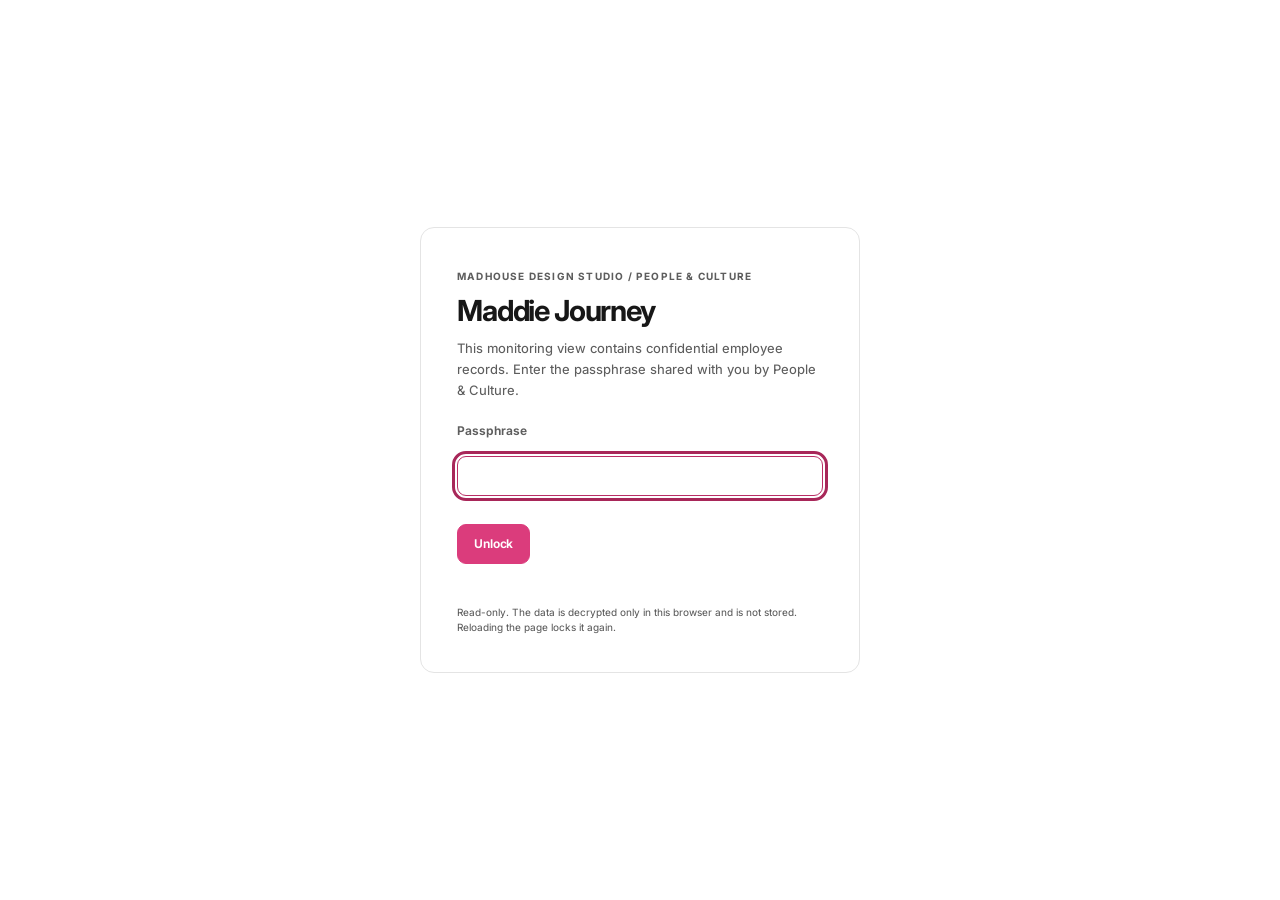
==== index.html @ c3d515c5 "Publish real P&C snapshot on GitHub Pages as AES-256 ciphertext behind a passphrase lock - index.htm" ====
<!doctype html>
<html lang="en">
<head>
  <meta charset="UTF-8">
  <meta name="viewport" content="width=device-width,initial-scale=1,viewport-fit=cover">
  <meta name="theme-color" content="#ffffff">
  <script>
    // Apply saved appearance before styles paint to prevent a bright-to-dark flash.
    (function () {
      var theme = 'light';
      try {
        var saved = localStorage.getItem('maddie-journey-theme');
        if (saved === 'light' || saved === 'dark') theme = saved;
      } catch (err) {}
      document.documentElement.setAttribute('data-theme', theme);
      var meta = document.querySelector('meta[name="theme-color"]');
      if (meta) meta.setAttribute('content', theme === 'dark' ? '#090909' : '#ffffff');
    })();
  </script>
  <meta name="description" content="Maddie Journey by Madhouse Design Studio — passphrase-protected, read-only People &amp; Culture monitoring.">
  <meta name="robots" content="noindex,nofollow">
  <title>Maddie Journey · Madhouse Design Studio</title>
  <meta name="color-scheme" content="light dark">
  <link rel="preconnect" href="https://fonts.googleapis.com">
  <link rel="preconnect" href="https://fonts.gstatic.com" crossorigin>
  <link href="https://fonts.googleapis.com/css2?family=Inter:wght@400;500;600;700;800&display=swap" rel="stylesheet">
  <link rel="preload" href="./assets/madhalloween.jpg" as="image" type="image/jpeg">
  <link rel="stylesheet" href="./styles.css">
  <link rel="stylesheet" href="./theme.css">
  <link rel="stylesheet" href="./operations.css">
  <link rel="stylesheet" href="./palette.css">
  <link rel="stylesheet" href="./landing.css">
  <link rel="stylesheet" href="./workspace.css">
  <link rel="stylesheet" href="./reader.css">
  <link rel="stylesheet" href="./refined.css">
  <link rel="stylesheet" href="./mono.css">
</head>
<body>
  <a class="skip-link" href="#main-content">Skip to main content</a>
  <div id="app">
    <div class="boot" role="status" aria-live="polite">
      <span class="boot-eyebrow">MADHOUSE DESIGN STUDIO / MONITORING</span>
      <strong class="boot-title">Maddie Journey</strong>
      <p>Preparing the secure monitoring view…</p>
    </div>
  </div>
  <noscript><p style="padding:30px">JavaScript must be enabled to unlock the monitoring view.</p></noscript>
  <!-- Real records are published only as ciphertext (data/monitoring.enc.json).
       unlock.js asks for the passphrase, decrypts in the browser, then loads, in order:
       data-adapter.js, icons.js, monitoring.js, app.js, Anime.js (optional, visual only), motion.js.
       The fictional data.js fixture is not loaded by this page. -->
  <script src="./unlock.js" defer></script>
</body>
</html>
---- styles.css ----
/* Typography loaded once by theme.css (Inter with system fallback). */
:root{--ink:#1c1e22;--muted:#777c85;--line:#e9e9e7;--paper:#f7f7f4;--white:#fff;--orange:#e97052;--purple:#735ee0;--green:#28846b;--blue:#3c73b5;--gold:#b17a36;--shadow:0 12px 38px rgba(31,33,37,.05)}
*{box-sizing:border-box}html{scroll-behavior:smooth}body{margin:0;background:var(--paper);color:var(--ink);font:14px/1.5 'DM Sans',Arial,sans-serif;-webkit-font-smoothing:antialiased}button,input,select,textarea{font:inherit}button{cursor:pointer}a{color:inherit;text-decoration:none}button:focus-visible,a:focus-visible,input:focus-visible,select:focus-visible,textarea:focus-visible{outline:3px solid #a49ae8;outline-offset:2px}::selection{background:#ded5ff}h1,h2,h3,h4,p{margin:0}h1,h2,h3{font-family:Manrope,'DM Sans',sans-serif;letter-spacing:-.055em}h1{font-size:32px;line-height:1.2}h2{font-size:19px}h3{font-size:15px;letter-spacing:-.03em}small{font-size:11px}.boot{display:flex;min-height:100vh;align-items:center;justify-content:center;flex-direction:column;color:#8b8895}.boot-mark{font:800 64px Manrope;color:var(--orange)}
.layout{display:grid;grid-template-columns:249px minmax(0,1fr);min-height:100vh}.sidebar{background:#1c1e22;color:#e7e6e5;display:flex;flex-direction:column;position:sticky;top:0;height:100vh;padding:30px 17px 20px;z-index:15}.brand{display:flex;align-items:center;gap:13px;padding:0 13px 32px}.logo{width:36px;height:36px;display:grid;place-items:center;background:#ed7355;color:white;font:800 23px Manrope;letter-spacing:-3px;border-radius:12px;padding-right:4px}.brand b{display:block;font:800 16px Manrope;letter-spacing:-.5px}.brand small{color:#929396;font-size:11px}.sidebar-label{color:#7f838b;font-size:10px;font-weight:800;letter-spacing:1.8px;padding:7px 14px 10px;text-transform:uppercase}.nav{display:grid;gap:4px}.nav a{display:flex;align-items:center;gap:13px;padding:11px 14px;border-radius:10px;color:#a6a8ac;font-weight:600;transition:.15s}.nav a:hover{background:#292c31;color:#fff}.nav a.active{color:#fff;background:#363139}.nav a.active .nav-icon{color:#ff947b}.nav-icon{width:19px;height:19px;display:grid;place-items:center;font-size:16px}.sidebar-bottom{margin-top:auto;padding:15px 10px 0;border-top:1px solid #33363a}.sidebar-bottom .demo{font-size:11px;color:#e8c8b7;background:#392d2b;padding:8px 11px;border-radius:8px;margin-bottom:13px}.sidebar-user{display:flex;align-items:center;gap:10px}.avatar{width:33px;height:33px;border-radius:50%;background:#e9ddd3;color:#8b5947;display:grid;place-items:center;font-weight:800;flex-shrink:0;font-size:11px}.sidebar-user b{font-size:12px;display:block}.sidebar-user small{display:block;font-size:11px;color:#98989d}
.main{min-width:0;padding:0 38px 55px}.topbar{height:78px;display:flex;align-items:center;justify-content:space-between;gap:14px;border-bottom:1px solid var(--line);position:relative;z-index:3}.breadcrumb{font-size:12px;color:#92959b}.breadcrumb strong{color:#32353b;margin-left:8px}.top-actions{display:flex;align-items:center;gap:10px}.preview-select{max-width:240px;border:1px solid #dededb;background:#fff;border-radius:10px;padding:9px 12px;color:#30323a;font-size:12px}.icon-button{border:1px solid var(--line);background:#fff;border-radius:10px;width:36px;height:36px;font-size:16px}.eyebrow{color:var(--orange);letter-spacing:1.8px;text-transform:uppercase;font-size:10px;font-weight:800}.page-header{display:flex;justify-content:space-between;align-items:flex-end;gap:15px;padding:30px 0 25px}.page-header p{color:var(--muted);margin-top:8px;max-width:640px}.button{display:inline-flex;align-items:center;justify-content:center;gap:7px;padding:10px 15px;border:1px solid #dadbdc;background:#fff;border-radius:10px;font-size:12px;font-weight:700;white-space:nowrap;transition:.15s}.button:hover{transform:translateY(-1px);box-shadow:0 4px 14px #0000000d}.button.primary{background:#28292d;border-color:#28292d;color:#fff}.button.accent{background:var(--orange);border-color:var(--orange);color:#fff}.button.ghost{border-color:transparent;background:transparent}.button:disabled{opacity:.4;cursor:not-allowed;transform:none}.button.small{padding:6px 10px;border-radius:8px;font-size:11px}.button.danger{color:#b44232;border-color:#f3d7d3}.actions{display:flex;align-items:center;gap:8px;flex-wrap:wrap}
.grid{display:grid;gap:16px}.metrics{grid-template-columns:repeat(4,minmax(0,1fr));margin-bottom:18px}.metric{border:1px solid var(--line);border-radius:17px;background:#fff;padding:21px 22px;min-width:0;box-shadow:var(--shadow)}.metric-label{color:#81858c;font-size:12px;font-weight:600;display:flex;justify-content:space-between;gap:8px}.metric strong{display:block;font:800 30px Manrope;letter-spacing:-.07em;margin-top:8px}.metric-sub{color:#888b91;font-size:11px;margin-top:6px}.metric-icon{font-size:20px;color:var(--orange)}.metric:nth-child(2) .metric-icon{color:var(--purple)}.metric:nth-child(3) .metric-icon{color:var(--blue)}.metric:nth-child(4) .metric-icon{color:var(--green)}.dashboard-grid{grid-template-columns:minmax(0,1.3fr) minmax(290px,1fr);margin-bottom:18px}.panel{background:#fff;border-radius:16px;border:1px solid var(--line);padding:22px;box-shadow:var(--shadow);min-width:0}.panel.no-pad{padding:0}.panel-head{display:flex;justify-content:space-between;align-items:flex-start;gap:12px;margin-bottom:21px}.panel-head p{color:var(--muted);font-size:12px;margin-top:5px}.muted{color:var(--muted)}.micro{font-size:11px}.weight{font-weight:700}.stack{display:grid;gap:14px}.hr{height:1px;background:var(--line);margin:19px 0}.tag{display:inline-flex;align-items:center;gap:5px;padding:4px 8px;font-size:10px;font-weight:800;white-space:nowrap;border-radius:7px;background:#f1f1ef;color:#737780}.tag.ok{background:#e6f5ef;color:#2b8262}.tag.warn{background:#fdf2e4;color:#b27e31}.tag.bad{background:#fae9e6;color:#b9513e}.tag.info{background:#eeedfd;color:#705ccc}.dot{display:inline-block;width:6px;height:6px;border-radius:50%;background:currentColor;vertical-align:middle}.progress{background:#f0f0ee;border-radius:10px;height:7px;overflow:hidden}.progress>span{display:block;height:100%;background:#ed785b;border-radius:10px;max-width:100%}.bar-line{display:grid;grid-template-columns:114px minmax(0,1fr) 40px;gap:12px;align-items:center;margin:14px 0;font-size:12px}.bar-line strong{text-align:right;font-size:11px}.bar-line .progress>span{background:#8571d7}.bar-line:nth-child(4n) .progress>span{background:#ec8662}.subgrid{display:grid;grid-template-columns:1fr 1fr;gap:16px}.quick-list{display:grid;gap:0}.quick-item{display:flex;gap:11px;align-items:center;padding:13px 0;border-bottom:1px solid var(--line)}.quick-item:last-child{border-bottom:0}.quick-item .avatar{width:36px;height:36px}.quick-item .grow{flex:1;min-width:0}.quick-item b{font-size:12px}.quick-item p{font-size:11px;color:var(--muted)}.quick-item .button{flex-shrink:0}.callout{background:#f6f2ff;border-radius:12px;padding:17px 19px;font-size:12px;color:#62528d;line-height:1.65}.callout strong{color:#453377}.callout.orange{background:#fff1ea;color:#a85f40}.callout.orange strong{color:#80442e}
.filters{display:flex;gap:10px;align-items:center;flex-wrap:wrap;margin-bottom:17px}.field,.search{width:100%;padding:10px 12px;border:1px solid #dfe0df;border-radius:10px;background:white;color:#24262c;min-width:0}.field:disabled{background:#f8f8f6;color:#999}.search{min-width:220px;flex:1}.filter-select{max-width:220px}.field-label{display:block;font-size:11px;font-weight:800;color:#666b73;margin:0 0 7px}.form-grid{display:grid;grid-template-columns:repeat(2,minmax(0,1fr));gap:14px}.form-grid .span2{grid-column:span 2}.textarea{min-height:80px;resize:vertical}.empty{padding:42px 20px;text-align:center;color:var(--muted)}.empty .big{font-size:30px;display:block;margin-bottom:8px}.table-wrap{width:100%;overflow-x:auto}.table{width:100%;border-collapse:collapse;white-space:nowrap;text-align:left}.table th{padding:13px 15px;font-size:10px;color:#96999d;text-transform:uppercase;letter-spacing:.8px;font-weight:800;background:#fbfbfa;border-bottom:1px solid var(--line)}.table td{padding:15px;font-size:12px;border-bottom:1px solid #f0f0ed;vertical-align:middle}.table tr:last-child td{border-bottom:0}.table tbody tr:hover{background:#fdfcfb}.table td strong{font-size:12px}.table td small{display:block;color:var(--muted)}.table .score{font:800 16px Manrope}.link-btn{color:#715acf;border:0;background:transparent;padding:3px 0;font-weight:800;font-size:12px}.link-btn:hover{text-decoration:underline}.name-cell{display:flex;align-items:center;gap:9px}.table .progress{min-width:90px}.table .progress-wrapper{display:flex;align-items:center;gap:9px}.table .progress-wrapper span{font-size:10px;color:#777}.table tr.selected{background:#fff9f5}
.employee-head{display:flex;justify-content:space-between;align-items:center;gap:16px;margin-bottom:19px}.employee-id{font-size:11px;color:#8d8e93}.profile{display:flex;align-items:center;gap:14px}.profile .avatar{width:51px;height:51px;font-size:16px;border-radius:15px}.profile h2{margin-bottom:4px}.tabbar{display:flex;gap:5px;overflow-x:auto;border-bottom:1px solid #e9e9e6;margin:5px 0 19px}.tab{background:none;border:0;border-bottom:2px solid transparent;padding:11px 14px;font-weight:700;font-size:12px;color:#888d94;white-space:nowrap}.tab.active{border-color:var(--orange);color:var(--ink)}.step-grid{display:grid;grid-template-columns:repeat(2,minmax(0,1fr));gap:13px}.step-card{background:#fff;border:1px solid var(--line);border-radius:13px;padding:17px}.step-title{display:flex;align-items:flex-start;justify-content:space-between;gap:10px;margin-bottom:11px}.step-number{color:var(--orange);font-weight:800;letter-spacing:1px;font-size:10px}.step-title h3{margin:3px 0}.check-row{display:flex;align-items:center;gap:9px;padding:8px 0;font-size:12px;min-height:37px;border-bottom:1px solid #f3f2ef}.check-row:last-child{border:0}.check-row input{accent-color:#e56e52;width:16px;height:16px;flex:0 0 auto}.check-row label{cursor:pointer}.check-row.disabled{opacity:.75}.kit-grid{display:grid;grid-template-columns:repeat(2,minmax(0,1fr));gap:12px}.kit-item{border:1px solid var(--line);border-radius:12px;padding:14px;background:#fff}.kit-item .check-row{border:0;padding:0 0 10px}.kit-item .field{font-size:11px}.soft{background:#f9f8f6;padding:14px;border-radius:11px}.heading-line{display:flex;align-items:center;justify-content:space-between;gap:10px;margin-bottom:12px}.score-block{border:1px solid var(--line);border-radius:13px;padding:17px}.score-block.locked{background:#fafaf8}.score-block .number{font:800 25px Manrope;letter-spacing:-.05em}.score-input{max-width:105px;text-align:center;font-weight:800;font-size:18px}.score-weights{display:grid;grid-template-columns:repeat(4,minmax(0,1fr));gap:11px}.score-meter{height:10px;border-radius:8px;overflow:hidden;background:#e9e8e5;display:flex}.score-meter span:nth-child(1){background:#e67b59;width:15%}.score-meter span:nth-child(2){background:#8070d7;width:45%}.score-meter span:nth-child(3){background:#65ad9b;width:15%}.score-meter span:nth-child(4){background:#daaa59;width:25%}.big-score{font:800 52px Manrope;letter-spacing:-.08em}.review-steps{display:grid;gap:11px}.review-step{border:1px solid var(--line);border-radius:12px;padding:17px;display:grid;grid-template-columns:35px minmax(0,1fr) auto;gap:13px;align-items:start}.step-bubble{border-radius:10px;background:#f5f3f0;display:grid;place-items:center;height:34px;font-weight:800;color:#a9a6a3}.review-step.complete .step-bubble{background:#e4f3eb;color:#28846b}.review-step .note{font-size:12px;color:var(--muted);margin:5px 0}.review-step .actions{justify-content:flex-end}.money-grid{display:grid;grid-template-columns:repeat(4,minmax(0,1fr));gap:12px}.money-stat{background:#f9f8f6;padding:14px;border-radius:12px}.money-stat span{display:block;color:#8b8e93;font-size:11px;margin-bottom:4px}.money-stat strong{font:800 17px Manrope}.ranks{display:grid;gap:10px}.rank{display:grid;grid-template-columns:26px 1fr auto;gap:9px;align-items:center;border-bottom:1px solid var(--line);padding:7px 0}.rank:last-child{border-bottom:0}.rank-index{font-weight:800;color:#bbb}.rank .count{font-weight:800;font-family:Manrope}.mini-bars{display:flex;gap:7px;align-items:end;height:118px;overflow:hidden;padding-top:10px}.mini-bars>div{flex:1;min-width:10px;display:flex;flex-direction:column;align-items:center;justify-content:end;gap:6px;height:100%;font-size:10px;color:#a0a0a2}.mini-bars>div span{background:#d7c6f0;border-radius:5px 5px 1px 1px;width:100%;max-width:32px;min-height:3px}.mini-bars>div:nth-child(even) span{background:#f1b6a0}.audit-list{display:grid;gap:0}.audit-row{display:flex;gap:12px;border-bottom:1px solid var(--line);padding:13px 0}.audit-row:last-child{border:0}.audit-row p{font-size:12px}.audit-row small{color:var(--muted)}.footer{margin:30px 0 0;color:#a0a3a8;font-size:10px;display:flex;justify-content:space-between;gap:12px}.layout.simple .sidebar{display:none}.layout.simple{grid-template-columns:1fr}.overlay{position:fixed;inset:0;background:#1314186e;z-index:29;display:flex;align-items:center;justify-content:center}.toast{position:fixed;right:22px;bottom:25px;background:#28292f;color:white;border-radius:11px;box-shadow:0 10px 45px #0002;padding:13px 18px;z-index:60;font-size:12px;max-width:380px}.visually-hidden{position:absolute;width:1px;height:1px;clip:rect(0,0,0,0);overflow:hidden;white-space:nowrap}.mobile-top{display:none}.loading-dots{letter-spacing:4px}
@media(min-width:1440px){.main{padding-left:55px;padding-right:55px;max-width:1710px;width:100%;margin:auto}.metrics{gap:18px}}
@media(max-width:1120px){.layout{grid-template-columns:212px minmax(0,1fr)}.main{padding-left:22px;padding-right:22px}.sidebar{padding-left:10px;padding-right:10px}.metrics{grid-template-columns:repeat(2,minmax(0,1fr))}.money-grid{grid-template-columns:repeat(2,minmax(0,1fr))}.dashboard-grid{grid-template-columns:1fr}.score-weights{grid-template-columns:repeat(2,minmax(0,1fr))}}
@media(max-width:760px){.layout{display:block}.sidebar{display:none;position:fixed;top:60px;left:0;bottom:0;width:min(270px,85vw);height:auto;z-index:22;box-shadow:30px 0 70px #0003}.layout.menu-open .sidebar{display:flex}.main{padding:0 16px 35px}.mobile-top{display:flex;height:60px;align-items:center;justify-content:space-between;background:#1c1e22;color:white;margin:0 -16px;padding:0 17px}.mobile-top .brand{padding:0}.topbar{height:66px}.topbar .breadcrumb{display:none}.top-actions{width:100%;justify-content:space-between}.preview-select{max-width:calc(100vw - 113px);flex:1}.page-header{padding:25px 0 20px;align-items:flex-start}.page-header h1{font-size:25px}.page-header .actions{justify-content:flex-end}.metrics{gap:10px}.metric{padding:14px}.metric strong{font-size:24px}.metric-label{font-size:11px}.panel{padding:16px;border-radius:13px}.subgrid,.step-grid,.kit-grid,.form-grid{grid-template-columns:1fr}.form-grid .span2{grid-column:span 1}.score-weights{grid-template-columns:repeat(2,minmax(0,1fr))}.page-header{flex-direction:column}.page-header .actions{width:100%;justify-content:flex-start}.review-step{grid-template-columns:28px minmax(0,1fr)}.review-step .actions{grid-column:2;justify-content:flex-start}.employee-head{align-items:flex-start;flex-direction:column}.bar-line{grid-template-columns:90px minmax(0,1fr) 32px}.money-grid{grid-template-columns:1fr 1fr}}
@media(prefers-reduced-motion:reduce){*,*::before,*::after{scroll-behavior:auto!important;animation:none!important;transition:none!important}}
/* v1.1 — department-specific evaluator workspaces and summary consistency */
.sidebar{overflow-y:auto;scrollbar-width:thin;scrollbar-color:#44464b transparent}
.division-side-label{margin-top:22px;padding-top:15px;border-top:1px solid #34363a}
.division-shortcuts{padding-bottom:8px}
.division-shortcuts .nav-icon{color:#d88a74}
.screen-summary{margin:0 0 19px}
.screen-summary .metrics{margin:0}
.summary-heading{display:flex;justify-content:space-between;align-items:center;gap:10px;margin:0 0 11px 3px}
.screen-summary .metric{padding:17px 19px}
.screen-summary .metric strong{font-size:27px}
.screen-summary .metric .metric-icon{color:#b6abb6}
.role-chip{flex-shrink:0;letter-spacing:0}
.division-grid{display:grid;grid-template-columns:repeat(auto-fit,minmax(270px,1fr));gap:15px;margin-bottom:18px}
.division-card{display:flex;flex-direction:column;min-height:248px;border:1px solid var(--line);background:#fff;border-radius:17px;padding:22px;box-shadow:var(--shadow);transition:transform .18s ease,border-color .18s ease,box-shadow .18s ease}
.division-card:hover{transform:translateY(-2px);border-color:#d9d4cd;box-shadow:0 13px 30px #1716160f}
.division-card h2{font-size:18px;margin:14px 0 2px}
.division-card-top,.division-card-footer,.division-toolbar-row{display:flex;align-items:center;justify-content:space-between;gap:14px}
.division-card-top .tag{max-width:100%;white-space:normal}
.division-owner{font-size:12px;color:#8b8e92;min-height:36px}
.division-card-stats{display:flex;gap:10px;margin-top:18px;padding-top:14px;border-top:1px solid #f2f1ee}
.division-card-stats>span{flex:1;min-width:0}
.division-card-stats strong{font:800 18px Manrope;letter-spacing:-.05em;display:block}
.division-card-stats small{display:block;color:#90949a;font-size:10px}
.division-card-footer{margin-top:auto;padding-top:22px;align-items:center}
.division-card-footer .button{flex-shrink:0}
.division-hint{color:#91949b;font-size:11px;margin:14px 0 10px}
.division-toolbar{margin-bottom:16px}
.division-toolbar-row{align-items:flex-end}
.division-heading h2{font-size:18px;margin:5px 0}
.division-heading p{max-width:520px}
.division-switch{width:min(100%,280px);flex:0 0 auto}
.division-members .actions{flex-wrap:nowrap}
.division-members th,.division-members td{padding-left:13px;padding-right:13px}
.division-members td:first-child{min-width:235px}
.division-members .score{font-size:15px}
.assigned-panel{margin-bottom:18px;border-color:#e5d9fb;background:linear-gradient(115deg,#fff,#f9f6ff)}
.assigned-links{display:flex;gap:9px;flex-wrap:wrap;margin-top:13px}
.assigned-panel .heading-line{margin:0}
@media(max-width:1120px){.division-grid{grid-template-columns:repeat(auto-fit,minmax(230px,1fr))}.role-chip{display:none}}
@media(max-width:760px){.screen-summary .metric{padding:13px}.screen-summary .metric strong{font-size:21px}.division-grid{grid-template-columns:1fr}.division-card{min-height:212px}.division-toolbar-row{align-items:stretch;flex-direction:column}.division-switch{width:100%}.division-members th,.division-members td{padding:12px}.summary-heading{align-items:flex-start}.division-card-footer{padding-top:15px}.assigned-panel .heading-line{align-items:flex-start}}

.employee-mini-summary{display:grid;grid-template-columns:repeat(4,minmax(0,1fr));gap:8px;margin:0 0 19px}
.employee-mini-summary span{display:flex;flex-direction:column;gap:5px;background:#fff;border:1px solid var(--line);border-radius:11px;padding:12px}
.employee-mini-summary small{font-size:10px;color:#878b92}
.employee-mini-summary strong{font:800 17px Manrope;letter-spacing:-.055em}
@media(max-width:580px){.employee-mini-summary{grid-template-columns:repeat(2,minmax(0,1fr))}}

/* v1.2 — role buttons, grouped workspace chooser, employee visualization modals */
.workspace-trigger{display:flex;align-items:center;gap:10px;background:#fff;border:1px solid #e4e2df;border-radius:12px;padding:5px 10px 5px 6px;min-width:195px;max-width:260px;text-align:left;box-shadow:0 2px 4px #00000005;transition:border .18s,box-shadow .18s}
.workspace-trigger:hover{border-color:#e1b7a7;box-shadow:0 5px 15px #10101008}
.workspace-trigger .avatar{width:31px;height:31px;background:#fae7dc;color:#9e5948}
.workspace-trigger-copy{min-width:0;flex:1}
.workspace-trigger-copy b{display:block;max-width:186px;font:800 11px/1.4 Manrope;white-space:nowrap;text-overflow:ellipsis;overflow:hidden}
.workspace-trigger-copy small{display:block;color:#91939a;font-size:10px}
.workspace-chevron{font-size:18px;color:#81818b}
.sidebar-switch{width:100%;border:1px solid #4b4a4b;background:#303034;color:#eee;border-radius:9px;margin-top:13px;padding:8px;text-align:center;font-size:11px;font-weight:700}
.sidebar-switch:hover{background:#414047}
.center-overlay{align-items:center;justify-content:center;padding:20px;backdrop-filter:blur(5px);background:rgba(22,22,28,.56)}
.workspace-modal{width:min(790px,100%);max-height:min(89vh,890px);background:#fcfcfa;border:1px solid #efefeb;border-radius:23px;box-shadow:0 22px 90px #0003;display:flex;flex-direction:column;overflow:hidden}
.workspace-modal.compact-modal{width:min(620px,100%)}
.modal-fixed-head{display:flex;align-items:flex-start;justify-content:space-between;gap:14px;padding:28px 29px 20px;border-bottom:1px solid #efeeec;background:#fff}
.modal-fixed-head h2{font-size:25px;margin:4px 0 5px}
.modal-fixed-head p{color:#8d8e91;font-size:12px}
.modal-close{background:#f6f5f3;border:1px solid #e9e7e4;width:34px;height:34px;border-radius:10px;display:grid;place-items:center;flex:0 0 auto;font-size:21px;color:#61646b;line-height:1}
.modal-close:hover{background:#eae8e5}
.workspace-modal-scroll{overflow-y:auto;padding:8px 29px 22px;overscroll-behavior:contain}
.role-choice-section{padding:20px 0 17px;border-bottom:1px solid #ecebe8}
.role-choice-heading{display:flex;align-items:baseline;gap:12px;justify-content:space-between;flex-wrap:wrap;margin-bottom:12px}
.role-choice-heading h3{font-size:14px}
.role-choice-heading p{font-size:11px;color:#92949a}
.role-choice-grid{display:grid;grid-template-columns:repeat(2,minmax(0,1fr));gap:9px}
.role-choice{display:flex;align-items:center;gap:10px;width:100%;padding:11px;background:#fff;border:1px solid #e9e8e5;border-radius:12px;text-align:left;min-width:0;transition:.15s}
.role-choice:hover,.division-picker-item:hover{border-color:#edb09d;background:#fff8f5;transform:translateY(-1px)}
.role-choice.selected,.division-picker-item.selected{border-color:#e89075;background:#fff4ef}
.role-choice .avatar{width:36px;height:36px}
.role-choice-text{flex:1;min-width:0}
.role-choice-text b{font:800 11px Manrope;display:block;overflow:hidden;text-overflow:ellipsis;white-space:nowrap}
.role-choice-text small{font-size:10px;color:#8b8e93;display:block;margin-top:2px;overflow:hidden;text-overflow:ellipsis;white-space:nowrap}
.choice-indicator{color:#c3bec0;font-size:15px;font-weight:800}
.role-choice.selected .choice-indicator{color:var(--orange)}
.modal-footnote{font-size:10px;line-height:1.6;color:#a4a2a3;padding:15px 0 0}
.division-picker-grid{display:grid;gap:9px;margin-top:16px}
.division-picker-item{display:flex;align-items:center;justify-content:space-between;gap:12px;padding:13px 15px;width:100%;border:1px solid #e9e8e5;background:white;text-align:left;border-radius:12px}
.division-picker-item b{display:block;font-size:12px}
.division-picker-item small{display:block;font-size:10px;color:#8b8d94;margin-top:3px}
.employee-modal{width:min(1090px,100%);max-height:calc(100dvh - 40px);background:#f9f9f7;border-radius:21px;box-shadow:0 22px 90px #0005;display:flex;flex-direction:column;overflow:hidden;border:1px solid #e9e8e5}
.employee-modal-top{padding:20px 25px;display:flex;justify-content:space-between;align-items:center;gap:12px;background:#fff;border-bottom:1px solid var(--line);flex:0 0 auto}
.employee-modal-top .profile .avatar{width:46px;height:46px}
.employee-modal-top .profile h2{font-size:21px;margin:1px 0 2px}
.employee-modal-tabs{display:flex;align-items:center;gap:5px;background:#fff;padding:0 24px;overflow-x:auto;scrollbar-width:thin;border-bottom:1px solid #ecebe7;flex:0 0 auto;white-space:nowrap}
.employee-tab{border:0;border-bottom:2px solid transparent;color:#8d8e94;font-weight:800;font-size:11px;padding:13px 10px;background:transparent}
.employee-tab:hover{color:#45404d}
.employee-tab.active{border-bottom-color:#e77658;color:#2a2c30}
.employee-modal-body{overflow-y:auto;overscroll-behavior:contain;padding:24px;flex:1;min-height:0}
.employee-modal-body .panel{box-shadow:none}
.profile-intro{display:flex;align-items:center;gap:11px;margin-bottom:17px}
.profile-intro p{color:#939297;font-size:12px}
.employee-charts-grid{display:grid;grid-template-columns:1.2fr 1fr;gap:14px}
.chart-card{background:#fff;border:1px solid #eae9e6;border-radius:15px;padding:20px;min-width:0}
.chart-card-heading{display:flex;align-items:center;justify-content:space-between;gap:10px;margin-bottom:16px}
.chart-card-heading h3{font-size:13px}
.chart-card-heading strong{font:800 19px Manrope}
.performance-chart-inner{display:grid;grid-template-columns:146px 1fr;align-items:center;gap:20px}
.score-donut{width:140px;height:140px;border-radius:50%;background:conic-gradient(#e57b5e 0 var(--score),#f1eee9 var(--score) 100%);display:grid;place-items:center;position:relative;flex:0 0 auto}
.score-donut:before{position:absolute;content:"";width:108px;height:108px;background:#fff;border-radius:50%;inset:50%;transform:translate(-50%,-50%)}
.score-donut>div{position:relative;text-align:center}
.score-donut strong{font:800 29px/1.3 Manrope;letter-spacing:-.07em;display:block}
.score-donut small{font-size:9px;color:#858790}
.score-breakdown{display:grid;gap:12px}
.score-breakdown-row{display:grid;gap:6px}
.score-label{display:flex;justify-content:space-between;gap:10px;font-size:11px}
.score-label span{color:#51555d}
.score-label small{color:#ada8ae}
.score-label b{font-weight:800}
.chart-track{height:7px;overflow:hidden;border-radius:12px;background:#f0efed;flex:1}
.chart-track>span{display:block;height:100%;border-radius:12px;background:#df8064;min-width:0}
.chart-track .coral{background:#e57f61}.chart-track .lilac{background:#8c78dc}.chart-track .mint{background:#61ad93}.chart-track .gold{background:#d5a156}
.stage-preview-bars{display:grid;gap:10px}
.stage-preview-row{display:grid;grid-template-columns:52px minmax(0,1fr) 37px;gap:9px;align-items:center;font-size:11px}
.stage-preview-row>span{color:#8e9095}.stage-preview-row b{text-align:right;font-size:10px}
.stage-preview-row .chart-track>span{background:#8b78d5}
.attendance-chart{height:119px;display:flex;align-items:flex-end;gap:10px;padding:6px 5px 0}
.attendance-chart-month{flex:1;height:100%;display:flex;flex-direction:column;align-items:center;min-width:0;gap:5px}
.attendance-chart-track{flex:1;width:100%;max-width:39px;display:flex;flex-direction:column;justify-content:flex-end}
.attendance-chart-fill{display:block;width:100%;background:linear-gradient(180deg,#e6a38e,#f3cbc0);border-radius:6px 6px 2px 2px;min-height:3px}
.attendance-chart-month small{font-size:10px;color:#8b8e94}
.chart-note{color:#85878f;font-size:11px;margin-top:14px}
.preview-check{display:flex;justify-content:space-between;align-items:center;gap:10px;padding:12px 0;font-size:11px;color:#72747c;border-top:1px solid #f0efec}
.preview-check strong{color:#303238}
.preview-status>.progress{margin:0 0 14px}
.profile-actions{margin-top:17px;padding:18px 19px;background:#fff;border:1px solid var(--line);border-radius:14px}
.profile-action-buttons{display:flex;gap:8px;flex-wrap:wrap;margin-top:12px}
.profile-action-buttons .button{white-space:normal}
.employee-mini-summary{margin-top:0}
.department-toolbar{display:flex;align-items:center;justify-content:space-between;gap:14px}
.department-toolbar h2{margin:5px 0;font-size:18px}
.department-team-heading{display:flex;align-items:center;justify-content:space-between;gap:10px;margin:20px 0 14px}
.member-grid{display:grid;grid-template-columns:repeat(auto-fit,minmax(265px,1fr));gap:13px}
.member-card{border:1px solid var(--line);background:#fff;border-radius:15px;padding:18px;min-width:0;box-shadow:var(--shadow)}
.member-card-head{display:flex;align-items:center;gap:10px}
.member-card-head .avatar{width:39px;height:39px;border-radius:11px}
.member-identity{min-width:0;flex:1}
.member-identity h3{font-size:12px;white-space:nowrap;overflow:hidden;text-overflow:ellipsis}
.member-identity p{font-size:10px;color:#9c9a9d;white-space:nowrap;overflow:hidden;text-overflow:ellipsis}
.member-card-head .tag{font-size:9px}
.member-score-row{display:flex;gap:10px;padding:18px 0 12px;justify-content:space-between}
.member-score-row span{display:grid;gap:4px;min-width:0}
.member-score-row small{font-size:10px;color:#999a9f}
.member-score-row strong{font:800 16px Manrope;letter-spacing:-.05em}
.member-card-progress{margin-bottom:16px}
.member-card-buttons{display:flex;gap:8px}
.member-card-buttons .button{flex:1;white-space:normal}
.home-action-grid{display:grid;grid-template-columns:repeat(2,minmax(0,1fr));gap:14px;margin:0 0 18px}
.home-action{display:flex;flex-direction:column;align-items:flex-start;gap:9px;padding:22px;background:#fff;border:1px solid var(--line);border-radius:16px;min-height:195px}
.home-action-icon{font-size:22px;color:#e27b5d}
.home-action h2{font-size:17px}
.home-action p{color:#85868e;font-size:12px;margin:0 0 5px;max-width:320px;flex:1}
.home-division-grid{display:grid;grid-template-columns:repeat(auto-fit,minmax(290px,1fr));gap:13px;margin:0 0 18px}
.compact-member-grid{margin-top:5px}
@media(max-width:940px){
  .employee-charts-grid{grid-template-columns:1fr}
  .performance-chart-inner{grid-template-columns:150px minmax(0,1fr)}
  .workspace-trigger{max-width:220px;min-width:170px}
}
@media(max-width:760px){
  .center-overlay{padding:8px;align-items:center}
  .workspace-modal{width:100%;max-height:calc(100dvh - 16px);border-radius:18px}
  .workspace-modal-scroll{padding:4px 15px 15px}
  .modal-fixed-head{padding:19px 17px 14px}
  .modal-fixed-head h2{font-size:21px}
  .role-choice-grid{grid-template-columns:1fr}
  .workspace-trigger{min-width:0;max-width:none;padding:4px 7px;width:auto}
  .workspace-trigger-copy b{max-width:146px}
  .demo-marker{display:none}
  .employee-modal{height:min(860px,calc(100dvh - 16px));max-height:calc(100dvh - 16px);width:100%;border-radius:18px}
  .employee-modal-top{padding:14px}
  .employee-modal-top .profile{gap:9px}
  .employee-modal-top .profile h2{font-size:17px}
  .employee-modal-top .profile .avatar{width:39px;height:39px}
  .employee-modal-tabs{padding:0 9px}
  .employee-tab{padding:12px 9px}
  .employee-modal-body{padding:13px}
  .performance-chart-inner{grid-template-columns:1fr;justify-items:center}
  .score-breakdown{width:100%}
  .profile-intro{align-items:flex-start;flex-direction:column}
  .department-toolbar{flex-direction:column;align-items:flex-start}
  .member-grid{grid-template-columns:1fr}
  .home-action-grid{grid-template-columns:1fr}
  .home-action{min-height:0}
  .home-division-grid{grid-template-columns:1fr}
  .department-team-heading{align-items:flex-start}
  .member-card{padding:15px}
  .profile-action-buttons .button{flex:1 1 140px}
}
@media(prefers-reduced-motion:reduce){.role-choice:hover,.division-picker-item:hover{transform:none}}

/* Friendly employee chooser instead of a 51-name dropdown */
.employee-picker-trigger{display:flex;align-items:center;gap:11px;width:100%;min-height:57px;padding:9px 12px;text-align:left;border:1px solid #e0deda;border-radius:12px;background:#fff;transition:.15s}
.employee-picker-trigger:hover{border-color:#e4a28e;background:#fffbf9}
.employee-picker-trigger .avatar{width:35px;height:35px}
.employee-picker-trigger>span:nth-child(2){flex:1;min-width:0}
.employee-picker-trigger b{display:block;font-size:12px}
.employee-picker-trigger small{color:#91939b;font-size:10px;display:block}
.employee-picker-trigger>strong{font-size:11px;color:#e37151;white-space:nowrap}
.member-picker-modal{max-height:min(88vh,830px)}
.picker-department-buttons{display:flex;gap:7px;overflow-x:auto;scrollbar-width:thin;padding:13px 1px 16px;white-space:nowrap}
.picker-department{padding:8px 11px;border:1px solid #e5e3df;border-radius:9px;color:#6e7076;background:#fff;font-size:11px;font-weight:800;flex-shrink:0}
.picker-department:hover{border-color:#e8ac96;color:#7c5b4f}
.picker-department.active{background:#303038;color:#fff;border-color:#303038}
.picker-list-title{display:flex;justify-content:space-between;align-items:center;gap:10px;padding:2px 0 10px}
.picker-employee-list{display:grid;gap:7px}
.picker-person{border:1px solid #eae8e4;background:#fff;border-radius:11px;padding:10px 12px;display:flex;align-items:center;gap:11px}
.picker-person>.avatar{width:35px;height:35px;border-radius:10px}
.picker-person-info{flex:1;min-width:0}
.picker-person-info b{display:block;font-size:12px}
.picker-person-info small{display:block;color:#91939a;font-size:10px;overflow:hidden;text-overflow:ellipsis;white-space:nowrap}
.picker-person-score{font-weight:800;font-size:11px;color:#72747c}
@media(max-width:760px){
  .picker-person{gap:8px;padding:10px}
  .picker-person-score{display:none}
  .employee-picker-trigger>strong{font-size:10px}
  .member-picker-modal{max-height:calc(100dvh - 16px)}
}


/* v1.3 — one consistent centered modal pattern and cross-screen division context */
.top-actions{min-width:0}
.scope-trigger{display:inline-flex;align-items:center;justify-content:space-between;gap:9px;height:42px;max-width:240px;min-width:145px;padding:6px 12px;border:1px solid #e3e0dc;border-radius:11px;background:#fff;color:#303239;font-size:11px;font-weight:800;text-align:left;transition:border-color .16s,background .16s;white-space:nowrap}
.scope-trigger:hover{border-color:#e5a790;background:#fffaf8}
.scope-dot{color:#e27c60;font-size:17px;flex-shrink:0}
.scope-label{min-width:0;overflow:hidden;text-overflow:ellipsis;white-space:nowrap;flex:1}
.scope-arrow{font-size:16px;color:#a5a3a8}
.scope-tracker{margin:15px 0 18px;padding:19px}
.scope-tracker .panel-head{align-items:center;margin-bottom:15px}
.scope-division-rows{display:grid;grid-template-columns:repeat(2,minmax(0,1fr));gap:10px}
.scope-division-row{display:grid;grid-template-columns:minmax(110px,1.3fr) minmax(55px,1fr) 40px auto;gap:10px;align-items:center;border:1px solid #edebe7;border-radius:11px;padding:10px 12px;background:#fdfcfb;min-width:0}
.scope-division-row b,.scope-member-row b{display:block;font-size:11px;overflow:hidden;text-overflow:ellipsis;white-space:nowrap}
.scope-division-row small,.scope-member-row small{display:block;font-size:10px;color:#9b9da1}
.scope-division-row strong,.scope-member-row strong{font:800 12px Manrope;text-align:right}
.scope-division-row .progress>span{background:#826fda}
.scope-member-rows{display:grid;gap:0}
.scope-member-row{display:flex;align-items:center;gap:11px;padding:11px 2px;border-bottom:1px solid #efeeeb}
.scope-member-row:last-child{border-bottom:0}
.scope-member-row .avatar{width:35px;height:35px;border-radius:10px}
.scope-member-name{min-width:0;flex:1}
.scope-member-progress{width:110px;flex-shrink:0}
.scope-member-row strong{min-width:60px}
.scope-member-row .button{min-width:58px}
.record-overlay{z-index:55}
.attendance-edit-modal{width:min(570px,100%);max-height:min(90dvh,810px)}
.attendance-edit-modal .workspace-modal-scroll{padding-top:22px}
.attendance-record-form{gap:16px}
.attendance-record-actions{border-top:1px solid #efedeb;margin-top:1px;padding-top:17px;display:flex;justify-content:flex-end;gap:10px}
.attendance-edit-modal .textarea{min-height:88px}
.attendance-edit-modal .check-row{display:flex;gap:8px;border-bottom:0;background:#f6f5f2;border-radius:9px;padding:11px 12px}
.record-overlay .workspace-modal{box-shadow:0 25px 90px #0b101950}
.no-incidents{height:3px!important;background:#ece9e5!important}
@media(max-width:1250px){.scope-division-rows{grid-template-columns:1fr}.scope-division-row{grid-template-columns:minmax(100px,1.2fr) minmax(70px,1fr) 40px auto}}
@media(max-width:760px){
  .top-actions{gap:6px}
  .scope-trigger{min-width:110px;max-width:145px;flex:1;padding:7px 9px;height:40px;gap:5px}
  .scope-dot{font-size:14px}
  .workspace-trigger{min-width:0;max-width:165px;padding:4px 6px}
  .workspace-trigger-copy{max-width:105px}
  .workspace-trigger-copy b{font-size:10px;max-width:105px}
  .workspace-trigger-copy small{font-size:9px}
  .workspace-chevron{font-size:12px}
  .scope-tracker{padding:14px}
  .scope-division-row{grid-template-columns:minmax(94px,1.3fr) minmax(50px,1fr) 35px auto;gap:7px;padding:10px 8px}
  .scope-division-row .button{font-size:10px;padding:7px}
  .scope-member-progress{width:52px}
  .scope-member-row{gap:7px}
  .scope-member-row .button{min-width:0;padding:7px}
  .scope-member-row strong{font-size:10px;min-width:48px}
  .scope-member-row .avatar{width:30px;height:30px}
  .attendance-edit-modal{max-height:calc(100dvh - 16px)}
  .attendance-edit-modal .workspace-modal-scroll{padding:15px;min-height:0}
  .attendance-record-actions .button{flex:1}
}
@media(max-width:370px){
  .scope-trigger{max-width:117px;min-width:96px}
  .workspace-trigger-copy{max-width:88px}
  .workspace-trigger-copy b{max-width:88px}
  .topbar{height:66px}
}


/* v1.4 — quiet navigation and a single focused milestone category at a time */
.sidebar{gap:0}
.sidebar>.sidebar-label{margin-top:15px;padding-top:10px}
.sidebar>.sidebar-label:first-of-type{margin-top:0}
.sidebar>.nav{gap:2px}
.sidebar .nav a{padding-top:9px;padding-bottom:9px;font-size:12px}
.sidebar-bottom .sidebar-user{margin-top:13px;padding-top:12px;border-top:1px solid #36383a}
.sidebar-bottom .nav a{font-size:11px;padding:8px 12px}
.sidebar-switch{font-size:11px}
.topbar{min-height:69px}
.topbar-context{font-size:11px;color:#98999e;font-weight:500}
.milestone-toolbar{display:flex;justify-content:space-between;align-items:center;gap:12px;margin:0 0 11px}
.milestone-toolbar h2{font-size:15px;margin-bottom:3px}
.milestone-toolbar>.button{font-size:11px}
.milestone-tabs{display:flex;align-items:center;gap:6px;overflow-x:auto;padding:2px 0 14px;scrollbar-width:thin}
.milestone-tab{flex:0 0 auto;white-space:nowrap;border:1px solid #e7e5e2;background:#fff;border-radius:10px;padding:9px 12px;color:#686a70;font-size:11px;font-weight:800}
.milestone-tab:hover{border-color:#ddb4a7;color:#5a4d49}
.milestone-tab.active{color:#22242b;background:#fff3ed;border-color:#edb5a2}
.milestone-results{padding:19px 21px}
.milestone-results .panel-head{align-items:center;margin-bottom:12px}
.milestone-results .panel-head h2{font-size:17px}
.milestone-people{display:grid;gap:0}
.milestone-person{display:flex;align-items:center;gap:11px;border-bottom:1px solid #efeeec;min-height:62px;padding:9px 0}
.milestone-person:last-child{border-bottom:0}
.milestone-person>.avatar{width:36px;height:36px;flex:0 0 auto;border-radius:10px}
.milestone-person-name{min-width:0;flex:1}
.milestone-person-name>b{display:block;overflow:hidden;text-overflow:ellipsis;white-space:nowrap;font-size:12px}
.milestone-person-name small{display:block;color:#93949a;font-size:10px;overflow:hidden;text-overflow:ellipsis;white-space:nowrap}
.milestone-status{border-radius:7px;padding:5px 8px;font-size:10px;flex:0 0 auto;background:#f5f4f1;color:#64676d}
.milestone-person .button{flex:0 0 auto}
.milestone-list-footer{display:flex;justify-content:center;padding:15px 0 4px}
.milestone-help{margin-top:13px;border-top:1px solid var(--line);padding:13px 0 0;color:#909299;font-size:10px;line-height:1.5}
.milestone-private{border:1px solid #e8e6e4;border-radius:11px;background:#f8f8f6;padding:22px}
.milestone-private b{font-size:12px}
.milestone-private p{font-size:12px;color:#868991;max-width:540px;margin-top:5px}
.milestone-profile{display:grid;gap:12px}
.milestone-profile-highlights{display:grid;grid-template-columns:repeat(3,minmax(0,1fr));gap:9px}
.milestone-profile-highlights>div{border:1px solid #eceae7;background:#fff;border-radius:11px;padding:15px;display:flex;flex-direction:column;gap:4px;min-width:0}
.milestone-profile-highlights strong{font:800 15px Manrope;letter-spacing:-.045em}
.milestone-profile-highlights small{font-size:10px;color:#95979d}
.milestone-profile>.panel{padding:17px}
.milestone-profile .heading-line{margin-bottom:10px}
.milestone-profile .heading-line h3{font-size:13px}
.milestone-mini-row{display:flex;align-items:center;justify-content:space-between;gap:11px;border-top:1px solid #f0eeeb;padding:11px 0}
.milestone-mini-row>div{flex:1;min-width:0}
.milestone-mini-row b{font-size:12px;display:block;overflow:hidden;text-overflow:ellipsis}
.milestone-mini-row small{font-size:10px;color:#8b8e95;display:block;margin-top:3px}
.milestone-edit-overlay{z-index:70}
.milestone-editor-panel{width:min(560px,100%);max-height:min(90dvh,830px)}
.milestone-form{padding-top:14px;gap:13px}
.milestone-form .textarea{min-height:85px}
.milestone-form-actions{display:flex;align-items:center;justify-content:flex-end;gap:8px;border-top:1px solid #eceae7;padding-top:17px}
.milestone-form-actions [data-milestone-delete]{margin-right:auto}
.milestone-form .form-grid{gap:12px}
@media(max-width:760px){
  .topbar-context{display:none}
  .sidebar>.sidebar-label{padding-top:7px;margin-top:6px}
  .sidebar .nav a{padding:8px 11px}
  .milestone-toolbar{align-items:flex-start}
  .milestone-toolbar .button{flex:0 0 auto}
  .milestone-tabs{gap:6px}
  .milestone-tab{font-size:10px;padding:9px}
  .milestone-profile-highlights{grid-template-columns:1fr 1fr}
  .milestone-profile-highlights>div:last-child{grid-column:span 2}
  .milestone-results{padding:15px}
  .milestone-person{gap:7px}
  .milestone-status{font-size:9px;max-width:80px;overflow:hidden;text-overflow:ellipsis;white-space:nowrap}
  .milestone-editor-panel{max-height:calc(100dvh - 16px)}
  .milestone-form-actions{flex-wrap:wrap}
}
@media(max-width:400px){
  .milestone-person .avatar{display:none}
  .milestone-person-name small{max-width:155px}
  .milestone-status{max-width:67px}
}
---- theme.css ----
/* Maddie Journey · Nemesis-inspired design system v1.5
 * Source cues: Inter, black canvas, restrained departmental accents,
 * compact navigation, quiet surfaces, soft glass header, reduced-motion support.
 * Original corporate branding/assets are deliberately not copied.
 */
@import url('https://fonts.googleapis.com/css2?family=Inter:wght@400;450;500;550;600;650;700;750;800&display=swap');

:root,
html[data-theme="dark"]{
  color-scheme:dark;
  --paper:#090a0c;
  --white:#131416;
  --ink:#f2f3f5;
  --muted:#a2a5ad;
  --line:rgba(255,255,255,.12);
  --orange:#d0a03c;
  --purple:#a59cf1;
  --green:#67c7a8;
  --blue:#96aafe;
  --gold:#d8b46d;
  --shadow:0 12px 40px rgba(0,0,0,.14);
  --nem-surface:#131416;
  --nem-surface-alt:#1a1c1f;
  --nem-surface-hover:#24262a;
  --nem-text:#f2f3f5;
  --nem-secondary:#aeb0b8;
  --nem-faint:#8a8d96;
  --nem-border:rgba(255,255,255,.12);
  --nem-sidebar:#0a0b0d;
  --nem-sidebar-ink:#e7e8ec;
  --nem-sidebar-muted:#8e9099;
  --nem-nav-hover:rgba(255,255,255,.07);
  --nem-nav-active:rgba(255,255,255,.11);
  --nem-header:rgba(10,11,13,.78);
  --nem-glow:rgba(71,102,255,.075);
  --nem-control:#1d1e22;
  --nem-control-ink:#f3f4f6;
  --nem-primary:#f3f4f6;
  --nem-primary-ink:#141518;
  --nem-focus:#aebcf9;
  --nem-modal-shade:rgba(3,4,6,.72);
  --nem-positive:#74d4b3;
  --nem-warning:#e0b875;
  --nem-danger:#f29b9b;
  --nem-neutral-badge:rgba(255,255,255,.065);
}
html[data-theme="light"]{
  color-scheme:light;
  --paper:#f6f7f8;
  --white:#fff;
  --ink:#1c1f23;
  --muted:#626873;
  --line:rgba(19,23,30,.115);
  --orange:#aa7930;
  --purple:#685fc3;
  --green:#23856b;
  --blue:#4766c0;
  --gold:#916524;
  --shadow:0 10px 32px rgba(20,27,36,.025);
  --nem-surface:#fff;
  --nem-surface-alt:#f0f2f4;
  --nem-surface-hover:#e8ebee;
  --nem-text:#1c1f23;
  --nem-secondary:#606672;
  --nem-faint:#858b94;
  --nem-border:rgba(19,23,30,.115);
  --nem-sidebar:#fdfdfd;
  --nem-sidebar-ink:#272b33;
  --nem-sidebar-muted:#757d88;
  --nem-nav-hover:rgba(23,27,33,.048);
  --nem-nav-active:rgba(23,27,33,.085);
  --nem-header:rgba(248,249,250,.82);
  --nem-glow:rgba(71,102,255,.025);
  --nem-control:#f1f2f4;
  --nem-control-ink:#202328;
  --nem-primary:#1b1d21;
  --nem-primary-ink:#fff;
  --nem-focus:#425ed0;
  --nem-modal-shade:rgba(14,18,26,.44);
  --nem-positive:#1b7c62;
  --nem-warning:#966d2d;
  --nem-danger:#b14d4d;
  --nem-neutral-badge:rgba(22,25,29,.055);
}
html{
  background:var(--paper);
  scroll-padding-top:76px;
}
body{
  font-family:Inter,"Segoe UI",system-ui,-apple-system,Arial,sans-serif;
  font-weight:450;
  line-height:1.54;
  color:var(--ink);
  background:var(--paper);
  font-optical-sizing:auto;
  -webkit-font-smoothing:antialiased;
  text-rendering:optimizeLegibility;
  transition:background-color .36s cubic-bezier(.2,.7,.2,1),color .3s cubic-bezier(.2,.7,.2,1);
}
button,input,select,textarea{font-family:inherit}
button{touch-action:manipulation}
button:focus-visible,a:focus-visible,input:focus-visible,select:focus-visible,textarea:focus-visible,[tabindex="-1"]:focus-visible{
  outline:2px solid var(--nem-focus);
  outline-offset:3px;
}
::selection{background:rgba(127,143,230,.28);color:var(--ink)}
h1,h2,h3,h4{font-family:Inter,"Segoe UI",sans-serif;font-weight:600;letter-spacing:-.035em}
h1{font-size:clamp(1.7rem,2.15vw,2.15rem);line-height:1.15}
h2{font-size:1.12rem}
h3{font-size:.91rem;letter-spacing:-.02em}
p{line-height:1.56}
.skip-link{
  position:fixed;top:-80px;left:16px;z-index:101;
  border-radius:999px;background:var(--nem-primary);color:var(--nem-primary-ink);
  padding:10px 17px;font-weight:650;text-decoration:none;
}
.skip-link:focus{top:12px}

/* Layout and sidebar: consistent with the compact corporate header language */
.layout{background:var(--paper);grid-template-columns:240px minmax(0,1fr)}
.main{
  position:relative;
  min-height:100vh;
  background:radial-gradient(850px 460px at 99% 2%,var(--nem-glow),transparent 72%),var(--paper);
  padding:0 clamp(18px,3vw,49px) 45px;
  transition:background-color .36s cubic-bezier(.2,.7,.2,1);
}
.sidebar{
  background:var(--nem-sidebar);
  color:var(--nem-sidebar-ink);
  padding:24px 15px 16px;
  border-right:1px solid var(--nem-border);
  transition:background-color .36s cubic-bezier(.2,.7,.2,1),color .28s;
}
.sidebar .brand{padding:2px 12px 27px;gap:11px}
.logo{
  width:32px;height:32px;
  background:var(--nem-sidebar-ink);
  color:var(--nem-sidebar);
  border-radius:10px;
  font:750 20px/1 Inter,"Segoe UI",sans-serif;
  letter-spacing:-.09em;
}
.sidebar .brand b{font:650 15px/1.2 Inter,sans-serif;letter-spacing:-.035em}
.sidebar .brand small{color:var(--nem-sidebar-muted);font-size:10px}
.sidebar>.sidebar-label{
  color:var(--nem-sidebar-muted);
  font-size:9px;
  letter-spacing:.14em;
  font-weight:700;
  margin-top:18px;
  padding:10px 12px 6px;
  border-top:0;
}
.sidebar>.sidebar-label:first-of-type{margin-top:0}
.sidebar .nav{gap:2px}
.sidebar .nav a{
  font-size:12px;
  font-weight:520;
  border:1px solid transparent;
  padding:9px 11px;
  color:var(--nem-sidebar-muted);
  border-radius:9px;
  transition:color .18s,background .18s,border-color .18s;
}
.sidebar .nav a:hover{color:var(--nem-sidebar-ink);background:var(--nem-nav-hover)}
.sidebar .nav a.active{
  color:var(--nem-sidebar-ink);
  background:var(--nem-nav-active);
  border-color:var(--nem-border);
  font-weight:650;
}
.sidebar .nav a.active .nav-icon{color:var(--nem-sidebar-ink)}
.nav-icon{font-size:14px;color:var(--nem-sidebar-muted)}
.sidebar-bottom{
  border-top:1px solid var(--nem-border);
  background:var(--nem-sidebar);
}
.sidebar-bottom .sidebar-user{border-color:var(--nem-border)}
.sidebar-user .avatar{background:var(--nem-surface-alt);color:var(--nem-text)}
.sidebar-user b{color:var(--nem-sidebar-ink)}
.sidebar-user small{color:var(--nem-sidebar-muted)}
.sidebar-switch{
  border:1px solid var(--nem-border);
  background:transparent;
  color:var(--nem-sidebar-ink);
  border-radius:999px;
  padding:9px 12px;
  transition:background-color .18s,border-color .18s;
}
.sidebar-switch:hover{background:var(--nem-nav-hover);border-color:var(--nem-sidebar-muted)}
.sidebar-bottom .nav a{color:var(--nem-sidebar-muted)}

/* Sticky glass toolbar from the reference site's restrained top navigation */
.topbar{
  position:sticky;top:0;
  z-index:16;
  min-height:66px;height:66px;
  background:var(--nem-header);
  border-bottom:1px solid var(--nem-border);
  -webkit-backdrop-filter:blur(18px) saturate(1.4);
  backdrop-filter:blur(18px) saturate(1.4);
  transition:background-color .36s,border-color .32s;
}
.breadcrumb{
  color:var(--nem-faint);
  font-size:11px;
  font-weight:550;
  letter-spacing:.015em;
  white-space:nowrap;
  overflow:hidden;
  text-overflow:ellipsis;
}
.breadcrumb strong{color:var(--ink);margin-left:0;font-weight:650}
.breadcrumb-divider{display:inline-block;margin:0 9px;color:var(--nem-faint)}
.top-actions{margin-left:auto;flex-shrink:0}
.theme-control{
  display:inline-flex;align-items:center;gap:2px;
  background:var(--nem-control);
  padding:3px;
  border:1px solid var(--nem-border);
  border-radius:999px;
}
.theme-choice{
  display:inline-flex;align-items:center;justify-content:center;gap:7px;
  min-width:77px;height:31px;
  background:transparent;
  border:1px solid transparent;
  color:var(--nem-secondary);
  border-radius:999px;
  font-size:11px;
  font-weight:600;
  transition:background-color .27s cubic-bezier(.2,.7,.2,1),color .22s,border-color .22s,box-shadow .27s;
}
.theme-choice:hover{color:var(--ink)}
.theme-choice.active{
  background:var(--nem-surface);
  border-color:var(--nem-border);
  color:var(--ink);
  box-shadow:0 1px 7px rgba(0,0,0,.08);
}
.theme-icon{font-size:13px;line-height:1}
.mobile-top{background:var(--nem-sidebar);color:var(--nem-sidebar-ink);border-bottom:1px solid var(--nem-border)}
.mobile-top .logo{color:var(--nem-sidebar);background:var(--nem-sidebar-ink)}

/* Typography, chips and section headers */
.eyebrow{color:var(--nem-faint);font-size:10px;letter-spacing:.13em;font-weight:650}
.page-header{
  padding:30px 0 24px;
  gap:12px;
  animation:nem-enter .32s cubic-bezier(.2,.7,.2,1) both;
}
.page-header p{color:var(--muted);margin-top:8px;font-size:12.5px;max-width:600px}
.page-header h1{max-width:750px}
.muted,.micro,.footer,.caption{color:var(--muted)}
.footer{border-top:1px solid var(--nem-border);padding-top:18px;font-size:10px}
.metric-label,.metric-sub,.panel-head p,.division-owner,.rank-index,.member-score-row small,.milestone-person-name small,.picker-person-info small,.role-choice-heading p,.chart-note,.chart-card-heading small,.date-meta,.preview-check,.form-note,.profile-intro p{color:var(--nem-secondary)}
.metric strong,.score-block .number,.money-stat strong,.big-score,.employee-mini-summary strong{font-family:Inter,sans-serif;font-weight:650;letter-spacing:-.04em;color:var(--ink)}
.metric strong{font-size:clamp(1.55rem,2.2vw,2rem)}
.metric-icon{color:var(--nem-faint)!important}
.tag{background:var(--nem-neutral-badge);color:var(--nem-secondary);border:1px solid var(--nem-border);font-weight:650}
.tag.ok{background:rgba(44,167,126,.12);border-color:rgba(63,177,135,.22);color:var(--nem-positive)}
.tag.warn{background:rgba(207,151,62,.12);border-color:rgba(207,151,62,.2);color:var(--nem-warning)}
.tag.bad{background:rgba(202,81,89,.12);border-color:rgba(202,81,89,.22);color:var(--nem-danger)}
.tag.info{background:rgba(116,133,224,.12);border-color:rgba(116,133,224,.22);color:var(--blue)}

/* Minimal flat surfaces (not loud card shadows) */
.panel,.metric,.step-card,.kit-item,.score-block,.chart-card,.member-card,.division-card,.home-action,.employee-mini-summary>span,.milestone-profile-highlights>div,.money-stat,.picker-person,.role-choice,.division-picker-item,.scope-division-row,.employee-picker-trigger,.workspace-modal,.employee-modal,.milestone-private,.milestone-status,.preview-status,.profile-actions{
  color:var(--ink);
  background:var(--nem-surface);
  border:1px solid var(--nem-border);
  box-shadow:var(--shadow);
  transition:background-color .35s cubic-bezier(.2,.7,.2,1),border-color .3s cubic-bezier(.2,.7,.2,1),color .28s;
}
.panel,.metric,.division-card,.member-card{border-radius:13px}
.panel{padding:20px}
.metric{padding:19px 20px}
.metric-label{font-size:11px}
.metric-sub{font-size:10.5px}
.metric strong{margin-top:7px}
.panel.no-pad{padding:0}
.panel-head{margin-bottom:17px}
.panel-head h2{font-size:16px}
.panel-head p{font-size:11px}
.hr{background:var(--nem-border)}
.panel-head .button{align-self:center}
.home-action{min-height:180px}
.home-action-icon{font-size:19px;color:var(--nem-faint)}
.home-action h2{font-size:15px}
.home-action p{color:var(--muted)}
.home-action .button{margin-top:auto}
.division-grid,.home-action-grid,.member-grid{gap:12px}
.division-card,.member-card,.home-action{transition:background-color .3s,border-color .22s,transform .22s cubic-bezier(.2,.7,.2,1),box-shadow .25s}
.division-card:hover,.member-card:hover,.home-action:hover{
  transform:translateY(-2px);
  border-color:var(--nem-faint);
  box-shadow:0 14px 38px rgba(0,0,0,.10);
}
.member-card:hover{box-shadow:0 8px 24px rgba(0,0,0,.07)}
.division-card{position:relative;overflow:hidden}
.division-card::before{
  content:"";
  position:absolute;left:0;top:15px;bottom:15px;
  width:2px;background:var(--division-accent,var(--nem-faint));opacity:.85;
}
.division-card-top .tag{color:var(--division-accent,var(--nem-secondary));background:transparent}
.division-owner{font-size:11px}
.division-card-stats{border-color:var(--nem-border)}
.division-card-stats strong{color:var(--ink);font:650 17px Inter,sans-serif}
.division-card-stats small{color:var(--muted)}
.division-card-footer{padding-top:15px}
.department-toolbar{position:relative;overflow:hidden}
.department-toolbar::before{content:"";position:absolute;left:0;top:0;bottom:0;width:3px;background:var(--division-accent,var(--nem-faint))}
[data-department="rmd"]{--division-accent:#d0a03c}
[data-department="design"]{--division-accent:#7f8bdf}
[data-department="designops"]{--division-accent:#1fa58a}
[data-department="corp"]{--division-accent:#b99b7e}
[data-department="media"]{--division-accent:#e5546a}
[data-department="it"]{--division-accent:#6687fc}
[data-department="gencon"]{--division-accent:#79b989}
[data-department="bd"]{--division-accent:#c28cc4}

/* Buttons: restrained pill interaction borrowed from the site */
.button{
  border-radius:999px;
  background:var(--nem-surface);
  color:var(--ink);
  border:1px solid var(--nem-border);
  font-weight:600;
  box-shadow:none;
  padding:9px 15px;
  transition:background-color .18s,border-color .18s,color .2s,transform .2s cubic-bezier(.2,.7,.2,1);
}
.button:hover{
  background:var(--nem-surface-hover);
  color:var(--ink);
  border-color:var(--nem-faint);
  transform:translateY(-1px);
  box-shadow:none;
}
.button.primary{
  background:var(--nem-primary);
  border-color:var(--nem-primary);
  color:var(--nem-primary-ink);
}
.button.primary:hover{
  background:var(--nem-primary);
  color:var(--nem-primary-ink);
  opacity:.88;
}
.button.accent{background:var(--orange);color:var(--paper);border-color:var(--orange)}
.button.small{border-radius:999px;padding:7px 12px;font-size:11px}
.button.ghost{background:transparent}
.button.danger{color:var(--nem-danger);border-color:rgba(212,85,89,.32)}
.button:disabled{opacity:.38;cursor:not-allowed}
.link-btn{color:var(--blue);font-weight:600}
.avatar{background:var(--nem-surface-alt);color:var(--ink);font-weight:650;border:1px solid var(--nem-border)}
.profile .avatar,.member-card-head .avatar{border-color:var(--nem-border)}
.heading-line h2,.department-toolbar h2,.scope-tracker h2{color:var(--ink)}

/* Inputs and actionable form content */
.field,.search,.preview-select,.filter-select,.score-input,textarea,input,select{
  color:var(--ink);
  accent-color:var(--blue);
}
.field,.search,.preview-select,.filter-select,.score-input{
  background:var(--nem-surface-alt);
  border:1px solid var(--nem-border);
  border-radius:10px;
  color:var(--ink);
}
.field:focus,.search:focus,.preview-select:focus{border-color:var(--nem-focus)}
.field::placeholder,.search::placeholder,textarea::placeholder{color:var(--nem-faint);opacity:1}
.field:disabled,.search:disabled{background:var(--nem-surface-alt);color:var(--nem-faint);opacity:.6}
.field-label{color:var(--nem-secondary)}
.check-row{border-color:var(--nem-border);color:var(--ink)}
.check-row input{accent-color:var(--blue)}
textarea.field{color:var(--ink)}
.employee-picker-trigger{background:var(--nem-surface);border-color:var(--nem-border)}
.employee-picker-trigger:hover{background:var(--nem-surface-hover);border-color:var(--nem-faint)}
.employee-picker-trigger>strong{color:var(--blue)}
.employee-picker-trigger small{color:var(--muted)}
fieldset{border-color:var(--nem-border)}

/* Summary rows, tables and employee lists */
.table th{
  background:var(--nem-surface-alt);
  color:var(--nem-secondary);
  border-color:var(--nem-border);
  font-weight:650;
}
.table td,.table-row,.quick-item,.audit-row,.rank,.milestone-person,.milestone-mini-row,.review-step,.picker-person,.scope-member-row{border-color:var(--nem-border)}
.table tbody tr:hover,.table tr.selected{background:var(--nem-surface-alt)}
.table td strong,.table td small,.table td,.scope-member-row strong,.scope-division-row strong{color:var(--ink)}
.table td small,.quick-item p,.rank small,.scope-member-row small,.scope-division-row small{color:var(--muted)}
.scope-division-row{background:var(--nem-surface)}
.scope-division-row:hover{border-color:var(--nem-faint)}
.scope-division-row .progress>span{background:var(--blue)}
.scope-member-row .avatar{background:var(--nem-surface-alt)}
.progress,.chart-track,.score-meter{
  background:var(--nem-surface-alt);
}
.progress>span,.chart-track>span{background:var(--blue)}
.bar-line .progress>span{background:var(--blue)}
.soft,.money-stat,.rank-index,.score-block.locked,.preview-check,.milestone-private,.callout,.callout.orange{
  background:var(--nem-surface-alt);
  color:var(--nem-secondary);
}
.callout strong,.callout.orange strong{color:var(--ink)}
.money-stat span,.money-stat strong{color:var(--ink)}
.money-stat span{color:var(--muted)}
.score-block.locked{opacity:.83}
.step-bubble{background:var(--nem-surface-alt);color:var(--nem-faint)}
.review-step.complete .step-bubble{background:rgba(44,167,126,.14);color:var(--nem-positive)}
.review-step .note{color:var(--nem-secondary)}
.score-meter span{opacity:.8}
.mini-bars>div{color:var(--nem-secondary)}
.mini-bars>div span{background:rgba(132,156,245,.45)}
.mini-bars>div:nth-child(even) span{background:rgba(55,165,140,.45)}
.no-incidents{background:var(--nem-border)!important}

/* Employee overview charts: clear on either dark or light canvas */
.chart-card,.score-block,.kit-item,.step-card{background:var(--nem-surface);border-color:var(--nem-border)}
.score-donut:before{background:var(--nem-surface)}
.score-donut strong,.score-label b,.chart-card-heading strong{color:var(--ink)}
.score-donut small,.score-label small,.stage-preview-row>span,.attendance-chart-month small,.chart-note,.preview-check,.preview-check strong{color:var(--nem-secondary)}
.preview-check{background:transparent}
.preview-check strong{color:var(--ink)}
.employee-mini-summary>span{background:var(--nem-surface)}
.employee-mini-summary small{color:var(--muted)}
.profile-intro p{color:var(--muted)}
.profile-actions{background:var(--nem-surface)}
.attendance-chart-fill{background:linear-gradient(180deg,rgba(88,113,220,.8),rgba(88,113,220,.38))}
.score-donut{background:conic-gradient(var(--blue) 0 var(--score),var(--nem-surface-alt) var(--score) 100%)}

/* All centered modal types share the same responsive surfaces */
.center-overlay,.overlay{background:var(--nem-modal-shade)}
.center-overlay{
  -webkit-backdrop-filter:blur(7px);
  backdrop-filter:blur(7px);
}
.workspace-modal,.employee-modal{
  background:var(--paper);
  border:1px solid var(--nem-border);
  box-shadow:0 32px 100px rgba(0,0,0,.45);
  animation:nem-modal-enter .26s cubic-bezier(.2,.7,.2,1) both;
}
.modal-fixed-head,.employee-modal-top,.employee-modal-tabs,.workspace-modal-scroll{
  background:var(--nem-surface);
  border-color:var(--nem-border);
}
.employee-modal-body{background:var(--paper)}
.employee-modal .panel,.workspace-modal .panel{background:var(--nem-surface)}
.employee-modal-top .profile h2{color:var(--ink)}
.employee-tab,.tab{color:var(--nem-secondary)}
.employee-tab:hover,.tab:hover{color:var(--ink)}
.employee-tab.active,.tab.active{color:var(--ink);border-color:var(--nem-focus)}
.modal-fixed-head p{color:var(--nem-secondary)}
.modal-close,.drawer-close{
  background:var(--nem-surface-alt);
  border:1px solid var(--nem-border);
  color:var(--ink);
  border-radius:999px;
}
.modal-close:hover{background:var(--nem-surface-hover)}
.role-choice,.division-picker-item,.picker-person{background:var(--nem-surface);border-color:var(--nem-border)}
.role-choice:hover,.division-picker-item:hover,.picker-person:hover{background:var(--nem-surface-alt);border-color:var(--nem-faint);transform:none}
.role-choice.selected,.division-picker-item.selected{background:var(--nem-surface-alt);border-color:var(--nem-faint)}
.role-choice-text b,.division-picker-item b,.picker-person-info b{color:var(--ink)}
.role-choice-text small,.division-picker-item small,.picker-person-info small{color:var(--nem-secondary)}
.choice-indicator{color:var(--nem-faint)}
.role-choice.selected .choice-indicator{color:var(--nem-positive)}
.picker-department,.milestone-tab{
  background:var(--nem-surface);
  border:1px solid var(--nem-border);
  color:var(--nem-secondary);
}
.picker-department:hover,.milestone-tab:hover{color:var(--ink);border-color:var(--nem-faint)}
.picker-department.active,.milestone-tab.active{
  background:var(--nem-primary);
  border-color:var(--nem-primary);
  color:var(--nem-primary-ink);
}
.picker-person-score{color:var(--nem-secondary)}
.milestone-person{border-color:var(--nem-border)}
.milestone-person-name>b,.milestone-mini-row b{color:var(--ink)}
.milestone-person-name small,.milestone-mini-row small{color:var(--muted)}
.milestone-status{background:var(--nem-surface-alt);color:var(--nem-secondary)}
.milestone-private{background:var(--nem-surface-alt)}
.milestone-private b{color:var(--ink)}
.milestone-private p{color:var(--muted)}
.milestone-profile-highlights>div{background:var(--nem-surface)}
.milestone-profile-highlights strong{color:var(--ink)}
.milestone-profile-highlights small{color:var(--nem-secondary)}
.milestone-help,.modal-footnote,.division-hint,.tracker-footnote{color:var(--nem-secondary)}
.milestone-results .panel-head{border-color:var(--nem-border)}
.record-overlay .workspace-modal{box-shadow:0 24px 80px rgba(0,0,0,.46)}
.attendance-edit-modal .check-row{background:var(--nem-surface-alt)}
.milestone-form-actions,.attendance-record-actions{border-color:var(--nem-border)}
.compact-details{background:var(--nem-surface)}
.compact-details summary{color:var(--ink)}

/* Quiet entrance and progressive state changes */
@keyframes nem-enter{from{opacity:.82;transform:translateY(6px)}to{opacity:1;transform:translateY(0)}}
@keyframes nem-modal-enter{from{opacity:0;transform:translateY(8px) scale(.992)}to{opacity:1;transform:translateY(0) scale(1)}}
.metric,.panel,.button,.field,.sidebar,.sidebar .nav a,.topbar,.division-card,.member-card,.home-action,.workspace-modal,.employee-modal{
  transition-property:background-color,border-color,color,box-shadow,transform;
  transition-duration:.32s;
  transition-timing-function:cubic-bezier(.2,.7,.2,1);
}
.button:hover,.division-card:hover,.member-card:hover,.home-action:hover{transition-duration:.18s}
@media(prefers-reduced-motion:reduce){
  html{scroll-behavior:auto!important}
  *,*::before,*::after{animation-duration:.01ms!important;animation-iteration-count:1!important;transition-duration:.01ms!important;scroll-behavior:auto!important}
}
@media(prefers-contrast:more){
  .main{background:var(--paper)}
  .center-overlay{-webkit-backdrop-filter:none;backdrop-filter:none}
  .topbar{-webkit-backdrop-filter:none;backdrop-filter:none;background:var(--paper)}
  .division-card::before{width:4px}
}
@media(max-width:1120px){
  .layout{grid-template-columns:218px minmax(0,1fr)}
  .main{padding-inline:clamp(15px,2.2vw,28px)}
}
@media(max-width:760px){
  .layout{display:block}
  .main{padding:0 16px 35px;background:var(--paper)}
  .mobile-top{background:var(--nem-sidebar)}
  .topbar{height:59px;min-height:59px}
  .breadcrumb{font-size:10px;max-width:calc(100vw - 195px)}
  .breadcrumb-divider{margin:0 5px}
  .theme-control{padding:2px}
  .theme-choice{min-width:63px;height:29px;font-size:10px;gap:4px}
  .theme-icon{font-size:12px}
  .page-header{padding:22px 0 17px}
  .page-header h1{font-size:clamp(1.5rem,5vw,1.8rem)}
  .panel,.metric{border-radius:12px}
  .metric{padding:14px}
  .metric strong{font-size:23px}
  .sidebar{background:var(--nem-sidebar);border-right:1px solid var(--nem-border);box-shadow:16px 0 60px rgba(0,0,0,.27)}
  .sidebar-bottom{background:var(--nem-sidebar)}
  .workspace-modal,.employee-modal{border-radius:16px}
  .center-overlay{padding:8px}
  .footer{flex-direction:column}
}
@media(max-width:380px){
  .theme-choice{min-width:55px;padding-inline:5px}
  .breadcrumb{max-width:calc(100vw - 164px)}
}
---- operations.css ----
/* Maddie Journey v1.6 — operations dashboard improvements.
   Kept separate from the Nemesis-inspired theme so patterns can evolve independently. */

/* One deliberately small typography scale: 12 / 14 / 16 / 20 / 28. */
html{font-size:14px}
body,.main,.panel,.member-card,.division-card{font-size:14px}
body{line-height:1.52}
button,input,select,textarea,.field,.search,.button{font-size:13px}
h1,.page-header h1{font-size:clamp(25px,2.1vw,28px);line-height:1.24;font-weight:650}
h2,.panel-head h2,.division-card h2,.department-toolbar h2{font-size:17px;line-height:1.36;font-weight:650}
h3,.chart-card h3,.member-card h3,.milestone-profile h3{font-size:15px}
p,.page-header p,.panel-head p{font-size:13px}
.metric-label,.metric-sub,.division-owner,.member-identity p,.source-card p,
.milestone-person-name small,.queue-person small,.org-person small,.org-reporting{font-size:12px}
.field-label,.eyebrow,.muted.micro,.footer,.sidebar .brand small{font-size:12px}
.sidebar .nav a,.sidebar-bottom .nav a{font-size:13px;min-height:36px}
.button.small{font-size:12px;min-height:34px;padding:7px 13px}
.button:not(.small){min-height:38px}
.employee-tab,.milestone-tab,.division-tab{font-size:13px}
.page-header{padding-top:29px}
.tag{font-size:11px}
.table th,.table td{font-size:13px}
.member-identity h3,.division-card h2{white-space:normal}
.card-icon{color:var(--nem-secondary)}

/* Division hub: fewer competing badges, predictable hierarchy. */
.division-grid{grid-template-columns:repeat(2,minmax(0,1fr));gap:14px}
.division-summary-card{min-height:230px;padding:22px}
.division-summary-card h2{font-size:17px;line-height:1.3;margin:12px 0 5px}
.division-summary-card .division-owner{min-height:21px}
.division-short,.division-count{
  color:var(--nem-secondary);
  font-size:12px;font-weight:600;letter-spacing:0
}
.division-short{color:var(--division-accent,var(--nem-secondary))}
.division-card-stats{gap:12px}
.division-card-stats strong{font-size:18px}
.division-card-stats small{font-size:12px}
.division-card-footer{gap:10px}
.division-secondary{
  border:0;background:transparent;color:var(--nem-secondary);text-decoration:underline;
  text-underline-offset:3px;min-height:34px;font-size:12px;padding:6px 8px;border-radius:8px;
}
.division-secondary:hover{color:var(--ink)}
.division-tabs{
  display:flex;gap:8px;align-items:center;flex-wrap:wrap;
  margin:2px 0 22px;border-bottom:1px solid var(--nem-border);padding-bottom:9px
}
.division-tab{
  padding:11px 17px;border:1px solid transparent;border-radius:10px;background:transparent;
  color:var(--nem-secondary);cursor:pointer;min-height:42px;font-weight:600
}
.division-tab:hover{background:var(--nem-surface-hover);color:var(--ink)}
.division-tab.active{background:var(--nem-surface);border-color:var(--nem-border);color:var(--ink)}
.division-overview-grid{display:grid;grid-template-columns:minmax(0,1.45fr) minmax(280px,1fr);gap:15px}
.division-stat-line{
  display:flex;align-items:center;justify-content:space-between;gap:14px;
  padding:13px 0;border-bottom:1px solid var(--nem-border);font-size:13px
}
.division-stat-line span{color:var(--nem-secondary)}
.division-stat-line b{color:var(--ink);font-size:14px}
.division-next-actions{display:flex;flex-wrap:wrap;gap:9px;padding-top:20px}

/* Organization chart: legible six-tier overview with explicit reporting text.
   Lines never pretend to represent verified external relationships. */
.org-panel{
  --org-accent:var(--division-accent,var(--blue));
  background:var(--nem-surface);border:1px solid var(--nem-border);
  border-radius:15px;overflow:hidden
}
.org-chart-head{display:flex;justify-content:space-between;align-items:center;gap:12px;padding:21px 23px;border-bottom:1px solid var(--nem-border)}
.org-chart-head h2{margin-bottom:4px}
.org-chart-head p,.org-demo-hint,.org-chart-note{font-size:12px;color:var(--nem-secondary)}
.org-demo-hint{background:var(--nem-surface-alt);padding:7px 11px;border-radius:8px;white-space:nowrap}
.org-canvas{
  overflow-x:auto;overscroll-behavior-inline:contain;scrollbar-width:thin;
  padding:10px 17px 16px;background:var(--nem-surface)
}
.org-tier{
  display:grid;grid-template-columns:97px minmax(600px,1fr);align-items:center;
  min-width:700px;min-height:106px;border-bottom:1px dashed var(--nem-border);
}
.org-tier:last-child{border-bottom:0}
.org-level{height:100%;display:flex;align-items:center;border-right:1px dashed var(--nem-border)}
.org-level span{font-size:12px;font-weight:650;color:var(--nem-secondary)}
.org-members{
  display:flex;align-items:center;justify-content:center;gap:12px;
  min-width:0;min-height:106px;padding:13px 18px
}
.org-person{
  display:flex;flex-direction:column;justify-content:center;align-items:flex-start;
  min-width:175px;width:min(210px,28%);min-height:76px;text-align:left;
  border:1px solid var(--nem-border);border-left:3px solid var(--org-accent);
  border-radius:10px;background:var(--nem-surface-alt);color:var(--ink);
  padding:10px 12px;gap:5px;transition:background-color .16s,border-color .16s,transform .16s;
}
.org-person:hover{border-color:var(--org-accent);background:var(--nem-surface-hover);transform:translateY(-2px)}
.org-person-avatar{display:none}
.org-person-content{display:flex;flex-direction:column;align-items:flex-start;min-width:0;width:100%}
.org-person strong{font-size:13px;font-weight:650;line-height:1.2;max-width:100%;overflow:hidden;text-overflow:ellipsis;white-space:nowrap}
.org-person small{color:var(--nem-secondary);margin-top:4px;max-width:100%;overflow:hidden;text-overflow:ellipsis;white-space:nowrap}
.org-reporting{color:var(--nem-faint);font-size:11px;margin-top:7px;max-width:100%;overflow:hidden;text-overflow:ellipsis;white-space:nowrap}
.org-level-vacant{font-size:12px;color:var(--nem-faint);font-style:italic}
.org-chart-note{border-top:1px solid var(--nem-border);padding:12px 23px;line-height:1.5}

/* Action center: progressive disclosure and clear one-step action buttons. */
.dashboard-main{display:grid;grid-template-columns:minmax(0,1.75fr) minmax(240px,.85fr);gap:15px;margin:15px 0 21px}
.dashboard-side{display:flex;flex-direction:column;gap:15px}
.dashboard-side>.panel{padding:20px}
.dashboard-side .next-step-panel p{color:var(--nem-secondary);margin:6px 0 17px}
.next-step-actions{display:grid;grid-template-columns:repeat(2,minmax(0,1fr));gap:8px}
.next-step-actions .button{white-space:normal;text-align:center;min-height:42px}
.work-queue .panel-head{align-items:center}
.queue-count{
  color:var(--nem-secondary);font-size:12px;white-space:nowrap;
  background:var(--nem-surface-alt);padding:7px 10px;border-radius:8px
}
.queue-filters{display:flex;flex-wrap:wrap;gap:7px;margin-bottom:14px}
.queue-filter{
  display:flex;align-items:center;gap:8px;min-height:37px;
  padding:8px 11px;border:1px solid var(--nem-border);border-radius:9px;
  background:transparent;color:var(--nem-secondary);font-size:12px;font-weight:600
}
.queue-filter span{color:var(--nem-faint);font-weight:500}
.queue-filter.active{background:var(--nem-surface-alt);color:var(--ink);border-color:var(--nem-faint)}
.queue-list{display:flex;flex-direction:column}
.queue-row{display:flex;align-items:center;gap:12px;min-height:58px;padding:9px 0;border-top:1px solid var(--nem-border)}
.queue-row .avatar{flex:0 0 auto;width:35px;height:35px}
.queue-person{flex:1;min-width:0;display:flex;flex-direction:column;gap:3px}
.queue-person strong{font-size:13px;white-space:nowrap;overflow:hidden;text-overflow:ellipsis}
.queue-person small{color:var(--nem-secondary);max-width:100%;white-space:nowrap;overflow:hidden;text-overflow:ellipsis}
.queue-footer{padding-top:14px;display:flex;justify-content:center}
.data-provenance{
  display:flex;align-items:center;gap:12px;background:var(--nem-surface-alt);
  border:1px solid var(--nem-border);border-radius:12px;padding:12px 15px;margin-bottom:15px
}
.data-provenance-dot{width:7px;height:7px;border-radius:99px;background:var(--nem-warning);flex:0 0 auto}
.data-provenance>div{display:flex;flex:1;min-width:0;flex-direction:column}
.data-provenance strong{font-size:12px}
.data-provenance span:not(.data-provenance-dot){color:var(--nem-secondary);font-size:12px}
.pulse-table tbody td:first-child{min-width:190px}
.pulse-table th{position:sticky;top:0;z-index:1}
.pulse-panel .table-wrap{max-height:530px;overflow-y:auto}
.pulse-panel .table{margin-bottom:0}

/* Source status must look disabled, not like live green "connected" data. */
.source-banner{
  display:flex;gap:14px;align-items:flex-start;border:1px solid var(--nem-border);
  background:var(--nem-surface-alt);border-radius:12px;padding:16px 18px;margin-bottom:20px
}
.source-banner-icon{font-size:19px;font-weight:650;color:var(--nem-warning)}
.source-banner strong{font-size:14px}
.source-banner p{font-size:13px;color:var(--nem-secondary);margin-top:6px}
.source-grid{display:grid;grid-template-columns:repeat(2,minmax(0,1fr));gap:13px;margin-bottom:19px}
.source-card{min-height:158px;display:flex;flex-direction:column;gap:10px}
.source-card-top{display:flex;align-items:center;justify-content:space-between;gap:10px}
.source-card-top h2{font-size:16px}
.source-unlinked{font-size:12px;color:var(--nem-warning);border:1px solid var(--nem-border);border-radius:8px;padding:5px 8px}
.source-card>p{flex:1;color:var(--nem-secondary);font-size:13px}
.source-card-bottom{display:flex;justify-content:space-between;gap:10px;border-top:1px solid var(--nem-border);padding-top:13px;color:var(--nem-faint);font-size:12px}
.source-policy p{margin:12px 0 15px;font-size:13px;color:var(--nem-secondary);max-width:820px}
.source-policy-steps{display:flex;gap:7px;flex-wrap:wrap}
.source-policy-steps span{border:1px solid var(--nem-border);background:var(--nem-surface-alt);padding:9px 12px;border-radius:9px;font-size:12px}
.screen-summary .metric{padding:17px}
.screen-summary .metric-sub{line-height:1.45}

@media(max-width:1080px){
  .division-grid{grid-template-columns:repeat(2,minmax(0,1fr))}
  .dashboard-main{grid-template-columns:minmax(0,1fr)}
  .dashboard-side{display:grid;grid-template-columns:repeat(2,minmax(0,1fr))}
}
@media(max-width:760px){
  .division-grid,.source-grid,.division-overview-grid,.dashboard-side{grid-template-columns:1fr}
  .division-summary-card{padding:17px;min-height:0}
  .division-tabs{flex-wrap:nowrap;gap:5px}
  .division-tab{flex:1;min-width:0;padding:11px 8px}
  .dashboard-main{display:block}
  .dashboard-side{display:grid;grid-template-columns:1fr;margin:14px 0}
  .org-chart-head{align-items:flex-start;flex-direction:column;padding:16px}
  .org-chart-note{padding:12px 16px}
  .org-canvas{padding:7px 10px 12px}
  .org-tier{grid-template-columns:80px minmax(560px,1fr);min-width:650px}
  .org-level span{font-size:12px}
  .org-person{min-width:155px}
  .queue-filters{flex-wrap:nowrap;overflow-x:auto;padding-bottom:5px}
  .queue-filter{flex:0 0 auto}
  .queue-row{gap:8px}
  .queue-person small{white-space:normal;line-height:1.4}
  .data-provenance{flex-wrap:wrap}
  .data-provenance .button{width:100%}
  .next-step-actions{grid-template-columns:repeat(2,minmax(0,1fr))}
  .source-policy-steps{display:grid;grid-template-columns:repeat(2,minmax(0,1fr))}
}
@media(max-width:380px){
  .division-card-stats{flex-wrap:wrap}
  .division-card-stats span{flex:0 0 46%}
  .org-demo-hint{white-space:normal}
}
@media(prefers-reduced-motion:reduce){
  .org-person:hover{transform:none}
}
---- palette.css ----
/* Maddie Journey v1.8 · unified Madhouse pastel design system
   Editorial reference: official Madhalloween landing. All operational views share
   the same semantic tokens and accessible pink / yellow / blue hierarchy. */
html[data-theme="light"]{
  color-scheme:light;
  --paper:#fff8fc;--white:#ffffff;--ink:#3d263c;--muted:#725f71;--line:#ebdce6;
  --orange:#dc477b;--purple:#795abd;--green:#297b66;--blue:#286cb4;--gold:#946b19;
  --shadow:0 4px 24px rgba(114,49,89,.055);
  --nem-surface:#ffffff;--nem-surface-alt:#fff2f7;--nem-surface-hover:#fce5ee;
  --nem-text:#3d263c;--nem-secondary:#6b526a;--nem-faint:#796b7a;
  --nem-border:rgba(115,66,96,.16);
  --nem-sidebar:#fff9fc;--nem-sidebar-ink:#3e2540;--nem-sidebar-muted:#775f77;
  --nem-nav-hover:#fff0f6;--nem-nav-active:#fbe0eb;
  --nem-header:rgba(255,249,253,.92);--nem-glow:rgba(242,104,164,.075);
  --nem-control:#fceaf2;--nem-control-ink:#39243a;
  --nem-primary:#dd427b;--nem-primary-ink:#fff;--nem-focus:#176fc5;
  --nem-modal-shade:rgba(39,19,41,.56);
  --nem-positive:#186b54;--nem-warning:#855d13;--nem-danger:#a73b56;
  --nem-neutral-badge:#fff0f5;
  --mj-pink:#e94f90;--mj-pink-soft:#ffe0ed;--mj-yellow:#ffedb5;--mj-blue:#d7eaff;
  --mj-lavender:#efe2ff;--mj-card:#fff;--mj-line:#eddbe4;
}
html[data-theme="dark"]{
  color-scheme:dark;
  --paper:#211722;--white:#312435;--ink:#fff1f8;--muted:#e3c9da;--line:rgba(255,219,239,.18);
  --orange:#ffa0c5;--purple:#d0b7ff;--green:#82dfc0;--blue:#b9d8ff;--gold:#f8d68a;
  --shadow:0 7px 24px rgba(0,0,0,.12);
  --nem-surface:#322336;--nem-surface-alt:#412c43;--nem-surface-hover:#50334b;
  --nem-text:#fff1f8;--nem-secondary:#dfc3d6;--nem-faint:#c6a9bc;
  --nem-border:rgba(255,216,239,.22);
  --nem-sidebar:#271a2b;--nem-sidebar-ink:#fff2f7;--nem-sidebar-muted:#d8b8cd;
  --nem-nav-hover:rgba(255,207,232,.09);--nem-nav-active:rgba(255,149,194,.16);
  --nem-header:rgba(39,26,43,.93);--nem-glow:rgba(224,110,164,.07);
  --nem-control:#412c45;--nem-control-ink:#ffeff7;
  --nem-primary:#ff8bb5;--nem-primary-ink:#362032;--nem-focus:#a9d5ff;
  --nem-modal-shade:rgba(15,8,18,.75);
  --nem-positive:#9cebd2;--nem-warning:#ffdb96;--nem-danger:#ffb5bc;
  --nem-neutral-badge:rgba(255,211,236,.1);
  --mj-pink:#ff9bc1;--mj-pink-soft:#563248;--mj-yellow:#584b30;--mj-blue:#314962;
  --mj-lavender:#49385d;--mj-card:#322336;--mj-line:rgba(255,216,239,.18);
}
body{background:var(--paper);color:var(--ink);font-family:Inter,"Segoe UI",Arial,sans-serif}
.main{
  min-width:0;
  background:radial-gradient(70% 400px at 90% 0,rgba(250,153,190,.085),transparent 78%),var(--paper);
}
.sidebar{border-right:1px solid var(--mj-line);background:var(--nem-sidebar)}
.sidebar .brand{padding:5px 11px 23px}
.sidebar .brand .sidebar-official-logo{background:#fff;padding:8px;border-radius:10px;max-width:175px;border:1px solid #f0dce5}
.sidebar .brand .brand-product-name{font:700 15px/1.35 Inter,"Segoe UI",sans-serif;color:var(--nem-sidebar-ink);letter-spacing:-.02em}
.sidebar>.sidebar-label{
  font-size:10px;letter-spacing:.12em;font-weight:700;color:var(--nem-sidebar-muted)
}
.sidebar .nav a{
  color:var(--nem-sidebar-muted);min-height:42px;font-size:12.5px;
  border-radius:11px;transition:background-color .18s,color .18s,border-color .18s;
}
.sidebar .nav a:hover{background:var(--nem-nav-hover);color:var(--nem-sidebar-ink)}
.sidebar .nav a.active{
  background:var(--nem-nav-active);color:var(--nem-sidebar-ink);
  border:1px solid rgba(220,82,137,.28);font-weight:700;
}
.sidebar .nav a.active .nav-icon{color:var(--mj-pink)}
.sidebar-switch{border:1px solid var(--nem-border);border-radius:11px;min-height:41px}
.sidebar-bottom{background:var(--nem-sidebar)}
.mobile-top{background:var(--nem-sidebar)}
.mobile-top .brand.mobile-brand img{background:#fff;border:1px solid #f1dce8}
.topbar{border-bottom:1px solid var(--nem-border);background:var(--nem-header)}
.breadcrumb{font-size:12px;color:var(--nem-secondary)}
.breadcrumb strong{color:var(--ink)}
.page-header .eyebrow{font-weight:700;color:var(--nem-secondary);letter-spacing:.08em}
.page-header h1{letter-spacing:-.045em;font-weight:750;line-height:1.18}
.page-header p{font-size:13px;line-height:1.6;color:var(--nem-secondary)}
h1,h2,h3,h4{color:var(--ink)}
.panel,.metric,.division-card,.member-card,.source-card,.home-action,.chart-card,
.workspace-modal,.employee-modal,.milestone-results,.milestone-private{
  border:1px solid var(--nem-border);box-shadow:var(--shadow);
  background:var(--nem-surface);
}
.panel,.metric,.division-card,.member-card{border-radius:16px}
.panel-head h2{font-weight:700}
.metric{min-height:120px;border-radius:16px;position:relative;overflow:hidden}
.summary-metrics .metric:nth-child(4n + 1){background:linear-gradient(140deg,var(--nem-surface),var(--mj-pink-soft))}
.summary-metrics .metric:nth-child(4n + 2){background:linear-gradient(140deg,var(--nem-surface),var(--mj-yellow))}
.summary-metrics .metric:nth-child(4n + 3){background:linear-gradient(140deg,var(--nem-surface),var(--mj-blue))}
.summary-metrics .metric:nth-child(4n + 4){background:linear-gradient(140deg,var(--nem-surface),var(--mj-lavender))}
.metric strong,.metric .number{font-weight:750;color:var(--ink)}
.metric-label{font-size:12px;color:var(--nem-secondary);font-weight:600}
.metric-sub{font-size:11px;color:var(--nem-secondary)}
.button,.theme-choice,.queue-filter,.division-tab,.milestone-tab,.picker-department{
  font-family:Inter,"Segoe UI",sans-serif;
}
.button{font-weight:650;border-radius:12px;min-height:41px;padding:9px 15px}
.button.primary{background:var(--nem-primary);border-color:var(--nem-primary);color:var(--nem-primary-ink)}
.button.primary:hover{background:var(--nem-primary);border-color:var(--nem-primary);filter:brightness(.96);opacity:1}
.button:not(.primary):hover{border-color:var(--mj-pink);background:var(--nem-surface-alt)}
.button.small{min-height:36px;font-size:12px}
.theme-control{background:var(--nem-control);padding:4px;border:1px solid var(--nem-border);border-radius:999px}
.theme-choice{min-width:72px;min-height:35px;color:var(--nem-secondary);font-weight:700}
.theme-choice.active{background:var(--nem-surface);color:var(--ink);border-color:var(--nem-border)}
.division-card::before{background:var(--division-accent,var(--mj-pink));width:4px}
.division-short{color:var(--division-accent,var(--mj-pink))}
[data-department="rmd"]{--division-accent:#d34a7d}
[data-department="design"]{--division-accent:#9970c2}
[data-department="designops"]{--division-accent:#4377b6}
[data-department="corp"]{--division-accent:#b78a40}
[data-department="media"]{--division-accent:#d96c99}
[data-department="it"]{--division-accent:#407fbf}
[data-department="gencon"]{--division-accent:#278e7e}
[data-department="bd"]{--division-accent:#b275be}
.division-tab.active,.queue-filter.active,.milestone-tab.active,.picker-department.active{
  background:var(--nem-surface-alt);color:var(--ink);border:1px solid rgba(227,85,141,.38)
}
.picker-department:hover,.division-tab:hover,.queue-filter:hover{background:var(--nem-surface-hover)}
.org-person{border-left-color:var(--division-accent,var(--mj-pink))}
.org-person:hover{border-color:var(--mj-pink)}
.org-panel,.org-canvas{background:var(--nem-surface)}
.org-tier{border-color:var(--nem-border)}
.org-level{border-color:var(--nem-border)}
.org-level span{font-size:12px}
.org-person,.source-banner,.data-provenance{background:var(--nem-surface-alt)}
.data-provenance-dot{background:var(--mj-pink)}
.table th,.table thead{background:var(--nem-surface-alt);color:var(--nem-secondary)}
.table td,.table th{border-color:var(--nem-border)}
.table tbody tr:nth-child(even){background:color-mix(in srgb,var(--nem-surface-alt) 32%,transparent)}
.table tbody tr:hover{background:var(--nem-surface-hover)}
.table td,.table th{font-size:12.5px}
.progress>span,.chart-track>span{background:var(--mj-pink)}
.chart-card .progress>span{background:var(--blue)}
.avatar{background:var(--mj-pink-soft);border:1px solid var(--nem-border);color:var(--ink)}
.tag.info{background:var(--mj-blue);color:var(--blue)}
.tag.warn{background:var(--mj-yellow);color:var(--nem-warning)}
.tag.ok{background:rgba(49,157,126,.12);color:var(--nem-positive)}
.tag.bad{background:rgba(214,61,101,.1);color:var(--nem-danger)}
.field,.search,.filter-select,.preview-select,.score-input,textarea.field{
  background:var(--nem-surface);color:var(--ink);
  border:1px solid var(--nem-border);border-radius:11px;
  min-height:42px;font-size:13px;
}
.field:focus,.search:focus,.filter-select:focus{border-color:var(--nem-focus)}
.field-label{font-size:12px;color:var(--nem-secondary);font-weight:650}
.employee-modal,.workspace-modal{background:var(--paper);border:1px solid var(--nem-border);border-radius:20px}
.employee-modal-top,.modal-fixed-head,.employee-modal-tabs{background:var(--nem-surface)}
.employee-modal-body{background:var(--paper)}
.employee-tab.active,.tab.active{color:var(--ink);border-bottom-color:var(--mj-pink)}
.modal-close{min-width:39px;min-height:39px}
.center-overlay{background:var(--nem-modal-shade);backdrop-filter:blur(7px)}
.queue-row .button,.scope-member-row .button,.division-card-footer .button{min-height:37px}
.source-unlinked{color:var(--nem-warning);border-color:var(--nem-border)}
.source-banner{border-color:var(--nem-border)}
.milestone-tab{border-radius:11px}
.milestone-tab.active{background:var(--mj-pink-soft);border-color:var(--mj-pink);color:var(--ink)}
.milestone-person-name>b,.member-identity h3{color:var(--ink)}
.footer{color:var(--nem-secondary);font-size:11px}
@media(max-width:760px){
  .mobile-top{height:62px;min-height:62px;padding:0 17px}
  .sidebar{top:62px;max-height:calc(100dvh - 62px);overflow-y:auto;overscroll-behavior:contain}
  .topbar{min-height:58px;height:58px}
  .top-actions{justify-content:flex-end}
  .theme-choice{min-height:34px;min-width:64px}
  .main{padding-left:15px;padding-right:15px}
  .panel,.metric{padding:16px}
  .page-header{padding-top:22px}
  .page-header h1{font-size:clamp(23px,6vw,28px)}
  .button,.field,.search,.filter-select,.preview-select{min-height:42px}
  .table-wrap{max-width:100%;overflow-x:auto}
  .employee-modal{max-height:calc(100dvh - 16px)}
  .employee-modal-body{padding:16px}
  .employee-modal-top{padding:15px}
  .employee-modal-tabs{padding:0 10px}
  .workspace-modal{max-height:calc(100dvh - 16px)}
}
@media(prefers-reduced-motion:reduce){
  *,*::before,*::after{scroll-behavior:auto!important;transition-duration:.01ms!important;animation-duration:.01ms!important}
}

/* Secondary tracker and analytics components use the same palette. */
.assigned-panel{
  border-color:var(--nem-border);
  background:linear-gradient(125deg,var(--nem-surface),var(--mj-lavender));
}
.score-meter{background:var(--nem-surface-alt)}
.score-meter span:nth-child(1){background:#e95b94}
.score-meter span:nth-child(2){background:#66a8e2}
.score-meter span:nth-child(3){background:#a98bcb}
.score-meter span:nth-child(4){background:#e7bb5e}
.mini-bars>div span{background:#f5a4c9}
.mini-bars>div:nth-child(even) span{background:#93c4ed}
.table .progress-wrapper span,.employee-id,.rank-index{color:var(--nem-secondary)}
.callout,.callout.orange{
  background:var(--nem-surface-alt);color:var(--nem-secondary);
  border-color:var(--nem-border);border-radius:12px;
}
.callout strong,.callout.orange strong{color:var(--ink)}
.toast{
  background:var(--nem-surface);color:var(--ink);
  border:1px solid var(--nem-border);box-shadow:var(--shadow);
}
html[data-theme="dark"] .tag.info{background:rgba(81,149,225,.19);color:#d4eaff;border-color:rgba(139,194,255,.25)}
html[data-theme="dark"] .tag.warn{background:rgba(210,167,62,.16);color:#ffe4a3;border-color:rgba(232,199,101,.27)}
html[data-theme="dark"] .tag.ok{background:rgba(62,191,144,.16);color:#abf5d6;border-color:rgba(88,214,168,.26)}
html[data-theme="dark"] .tag.bad{background:rgba(229,111,137,.15);color:#ffd0d7;border-color:rgba(240,145,165,.26)}
html[data-theme="dark"] .summary-metrics .metric{
  background:linear-gradient(145deg,var(--nem-surface),var(--nem-surface-alt));
}
---- landing.css ----
/* Maddie Journey v1.7 | Genuine Madhouse Design Studio landing
   Only the supplied Madhouse logo is used. No invented Maddie mark.
   Assets: supplied Madhalloween team photograph and original official logo. */
:root {
  --land-ink:#3b2039;
  --land-sub:#674965;
  --land-pink:#ed4e91;
  --land-pink-dark:#d82e77;
  --land-yellow:#ffedaf;
  --land-blue:#cde8ff;
  --land-violet:#e7d8ff;
  --land-surface:rgba(255,251,254,.89);
  --land-border:rgba(255,255,255,.75);
}
html[data-theme="dark"] {
  --land-ink:#fff4fa;
  --land-sub:#e7cfdc;
  --land-pink:#ff7aac;
  --land-pink-dark:#ed558e;
  --land-yellow:#ffebb5;
  --land-blue:#cce6ff;
  --land-violet:#e5d3ff;
  --land-surface:rgba(35,24,38,.85);
  --land-border:rgba(255,255,255,.18);
}
body:has(.landing-shell){margin:0;overflow-x:hidden}
.landing-shell {
  position:relative;
  isolation:isolate;
  min-height:100vh;
  min-height:100dvh;
  padding:16px clamp(14px,2.6vw,44px) max(25px,env(safe-area-inset-bottom));
  overflow:hidden;
  color:var(--land-ink);
  background:
    radial-gradient(ellipse at 5% 102%,rgba(255,151,202,.72),transparent 45%),
    radial-gradient(ellipse at 95% 110%,rgba(165,208,252,.60),transparent 43%),
    linear-gradient(155deg,#fceaf3 0%,#fff5f8 64%,#fff4df 100%);
  font-family:Inter,"Segoe UI",Arial,sans-serif;
  transition:color .28s,background-color .35s;
}
html[data-theme="dark"] .landing-shell{
  background:
    radial-gradient(ellipse at 8% 105%,rgba(125,41,94,.46),transparent 48%),
    radial-gradient(ellipse at 95% 110%,rgba(45,70,135,.28),transparent 50%),
    linear-gradient(155deg,#1c111b,#20131d 68%,#222035);
}
.landing-shell::before,
.landing-shell::after{
  content:"";position:absolute;z-index:-1;pointer-events:none;bottom:-75px;width:68%;height:170px;
  border-radius:50% 50% 0 0 / 80% 80% 0 0;opacity:.75;
}
.landing-shell::before{left:-19%;background:linear-gradient(90deg,#ffaed0,#fff1bd);transform:rotate(3deg)}
.landing-shell::after{right:-25%;background:linear-gradient(90deg,#cde5ff,#ffebb5);transform:rotate(-3deg)}
html[data-theme="dark"] .landing-shell::before,
html[data-theme="dark"] .landing-shell::after{opacity:.17}
.landing-main{max-width:1720px;margin:auto;position:relative}
.landing-header{
  position:relative;z-index:5;display:flex;align-items:center;justify-content:space-between;
  min-height:77px;gap:24px;
  padding:13px clamp(17px,2.7vw,42px);
  border:1px solid var(--land-border);border-radius:26px;
  background:var(--land-surface);
  backdrop-filter:blur(24px) saturate(130%);
  -webkit-backdrop-filter:blur(24px) saturate(130%);
  box-shadow:0 9px 40px rgba(83,25,63,.11);
}
.landing-brand{display:flex;align-items:center;gap:clamp(12px,2vw,28px);min-width:0;text-decoration:none;color:inherit}
.landing-official-logo{width:clamp(165px,21vw,300px);max-height:57px;height:auto;object-fit:contain;flex-shrink:1}
.landing-brand-separator{height:31px;width:1px;background:rgba(104,65,92,.28);flex:0 0 1px}
.landing-brand-title{font-size:clamp(15px,1.75vw,26px);font-weight:700;letter-spacing:-.035em;white-space:nowrap;line-height:1.15}
.landing-header-actions{display:flex;align-items:center;gap:clamp(9px,1.5vw,23px);flex-shrink:0}
.landing-header .theme-control{border-color:rgba(104,65,92,.18);background:rgba(255,255,255,.55)}
.landing-header .theme-choice{color:#59435c}
.landing-header .theme-choice.active{background:#fff;color:#352039;border-color:#f4d6e5}
html[data-theme="dark"] .landing-header .theme-control{background:rgba(255,255,255,.08);border-color:rgba(255,255,255,.18)}
html[data-theme="dark"] .landing-header .theme-choice{color:#e6dce6}
html[data-theme="dark"] .landing-header .theme-choice.active{background:rgba(255,255,255,.16);color:#fff;border-color:rgba(255,255,255,.17)}
.landing-demo-label{font-size:12px;font-weight:600;white-space:nowrap;color:var(--land-sub);border-left:1px solid rgba(105,66,93,.18);padding-left:18px}
.landing-header-cta,
.landing-primary-cta{
  display:inline-flex;justify-content:center;align-items:center;gap:16px;
  min-height:46px;padding:10px 24px;border-radius:999px;
  background:linear-gradient(125deg,#fa75a7,var(--land-pink-dark));
  color:#fff;box-shadow:0 8px 20px rgba(219,40,117,.18);font-weight:700;
  font-size:13px;text-decoration:none;white-space:nowrap;
  transition:transform .2s,box-shadow .2s,filter .2s;
}
.landing-header-cta:hover,.landing-primary-cta:hover{filter:brightness(1.04);transform:translateY(-2px);box-shadow:0 10px 26px rgba(219,40,117,.25);color:#fff}
.landing-header-cta span,.landing-primary-cta span{font-size:20px;line-height:1}
.landing-hero{
  position:relative;min-height:clamp(450px,44vw,620px);
  overflow:hidden;border-radius:24px;margin-top:13px;display:flex;align-items:center;
  background-image:
    linear-gradient(90deg,rgba(53,22,41,.92) 0%,rgba(73,29,50,.77) 33%,rgba(81,29,48,.20) 76%,rgba(65,25,46,.12) 100%),
    linear-gradient(0deg,rgba(88,31,58,.48) 0%,rgba(88,31,58,0) 36%),
    url("./assets/madhalloween.jpg");
  background-size:cover;
  background-position:center center;
  background-color:#5c2c45;
  isolation:isolate;
}
.landing-hero::after{content:"";position:absolute;inset:auto 0 0;height:80px;pointer-events:none;background:linear-gradient(0deg,rgba(111,42,78,.35),transparent)}
.landing-hero-inner{width:min(760px,68%);position:relative;z-index:1;margin:40px clamp(20px,4vw,65px) 62px;color:#fff}
.landing-kicker{display:flex;align-items:center;gap:13px;font-size:12px;font-weight:650;letter-spacing:.03em;color:#ffe6f4}
.landing-kicker-line{height:5px;width:50px;border-radius:99px;background:#ffdf7a}
.landing-hero h1{font-size:clamp(45px,5.6vw,84px);color:#fff;letter-spacing:-.06em;line-height:1.08;margin:21px 0 16px;font-weight:750}
.landing-hero-lead{font-size:clamp(21px,2.15vw,34px);font-weight:600;line-height:1.23;letter-spacing:-.035em;max-width:720px;color:#fff;margin:0 0 17px}
.landing-hero-copy{font-size:clamp(14px,1.14vw,18px);color:#ffe9f4;max-width:570px;line-height:1.5;font-weight:450;margin:0}
.landing-hero-actions{display:flex;flex-wrap:wrap;align-items:center;gap:12px;margin-top:27px}
.landing-hero-actions a{min-height:52px;padding-inline:26px;font-size:14px}
.landing-secondary-cta{
  display:inline-flex;justify-content:center;align-items:center;gap:14px;
  min-height:46px;padding:10px 23px;background:rgba(255,255,255,.96);
  border:1px solid rgba(255,255,255,.5);border-radius:999px;color:#4f294a;
  font-size:13px;font-weight:700;text-decoration:none;white-space:nowrap;
  transition:transform .2s,background-color .2s;
}
.landing-secondary-cta:hover{background:#fff;transform:translateY(-2px);color:#4f294a}
.landing-section-heading{display:flex;align-items:baseline;justify-content:space-between;gap:16px;margin:22px 5px 12px}
.landing-section-heading h2{font-size:16px;font-weight:700;color:var(--land-ink)}
.landing-section-heading p{font-size:12px;color:var(--land-sub);margin:0}
.landing-audience-grid{display:grid;grid-template-columns:repeat(3,minmax(0,1fr));gap:13px}
.landing-audience-card{
  display:flex;align-items:center;text-align:left;gap:15px;min-height:105px;padding:18px;
  background:var(--land-surface);border:1px solid var(--land-border);border-radius:21px;
  box-shadow:0 7px 23px rgba(88,27,68,.08);color:var(--land-ink);
  transition:transform .2s,background-color .25s,border-color .25s;
  cursor:pointer;
}
.landing-audience-card:hover,.landing-shortcut:hover{transform:translateY(-2px);border-color:rgba(243,125,178,.68)}
.landing-audience-icon,
.landing-shortcut-icon{display:grid;place-items:center;flex-shrink:0;width:55px;height:55px;border-radius:14px;font-size:27px;font-weight:500}
.landing-audience-icon svg{width:28px;height:28px;display:block}
.landing-shortcut-icon svg{width:24px;height:24px;display:block}
html[data-theme="dark"] .landing-official-logo{background:rgba(255,255,255,.94);padding:4px 7px;border-radius:8px}
.sidebar-official-logo,.mobile-official-logo{background:rgba(255,255,255,.96);border-radius:7px;padding:4px 5px;box-sizing:border-box}
.tone-pink{background:#ffcae0;color:#d52773}
.tone-yellow{background:#fff0ba;color:#aa741a}
.tone-blue{background:#cbe7ff;color:#1268bd}
.tone-violet{background:#e6d6ff;color:#734bce}
.landing-audience-copy{min-width:0;display:flex;flex-direction:column;gap:5px;flex:1}
.landing-audience-copy strong{font-size:clamp(14px,1.16vw,19px);font-weight:700;line-height:1.27;letter-spacing:-.025em}
.landing-audience-copy small{font-size:12px;line-height:1.45;color:var(--land-sub)}
.landing-card-chevron{color:var(--land-sub);font-size:28px;line-height:1}
.landing-shortcuts{
  display:grid;grid-template-columns:repeat(4,minmax(0,1fr));gap:0;
  margin:20px 0 0;border:1px solid var(--land-border);
  border-radius:23px;background:var(--land-surface);padding:19px 13px;
  box-shadow:0 9px 25px rgba(88,27,68,.08);
}
.landing-shortcut{display:flex;align-items:center;min-width:0;gap:13px;padding:5px 20px;text-decoration:none;color:var(--land-ink);transition:transform .2s}
.landing-shortcut:not(:last-child){border-right:1px solid rgba(121,66,96,.18)}
.landing-shortcut-icon{width:47px;height:47px;font-size:22px;border-radius:13px}
.landing-shortcut strong{display:block;font-size:15px;font-weight:700;line-height:1.28;white-space:nowrap}
.landing-shortcut small{display:block;font-size:12px;color:var(--land-sub);line-height:1.35;margin-top:4px}
.landing-footer{display:flex;justify-content:space-between;gap:12px;align-items:center;margin:22px 4px 0;font-size:11px;color:var(--land-sub);padding-bottom:10px}
.landing-shell a:focus-visible,.landing-shell button:focus-visible{outline:3px solid #3e8bcc;outline-offset:4px}
.sidebar-official-logo{display:block;max-width:183px;width:100%;height:auto;object-fit:contain}
.brand-official-link{display:flex;flex-direction:column;align-items:flex-start;gap:7px;min-width:0;text-decoration:none;color:var(--nem-sidebar-ink)}
.brand-official-link:hover{color:var(--nem-sidebar-ink)}
.brand-product-name{display:block;font-weight:650;font-size:13px;letter-spacing:-.03em;line-height:1.2}
.mobile-brand{gap:11px;min-width:0;color:var(--nem-sidebar-ink);text-decoration:none}
.mobile-brand .mobile-official-logo{width:115px;height:auto;max-height:23px;object-fit:contain}
.mobile-brand b{font-size:13px;white-space:nowrap;letter-spacing:-.03em}
@media(max-width:1180px){
  .landing-header{gap:13px;padding-inline:21px}
  .landing-brand{gap:15px}
  .landing-official-logo{width:clamp(165px,19vw,225px)}
  .landing-brand-title{font-size:clamp(15px,1.6vw,20px)}
  .landing-header-actions{gap:12px}
  .landing-header-cta{padding:10px 15px}
  .landing-hero-inner{width:min(680px,72%)}
  .landing-shortcut{padding-inline:13px}
  .landing-audience-card{padding:14px;gap:10px}
}
@media(max-width:920px){
  .landing-demo-label{display:none}
  .landing-header-cta{min-height:41px}
  .landing-hero{min-height:520px;background-position:59% center}
  .landing-hero-inner{width:min(590px,80%)}
  .landing-audience-grid{grid-template-columns:1fr}
  .landing-audience-card{min-height:77px}
  .landing-audience-icon{width:48px;height:48px}
  .landing-shortcuts{grid-template-columns:repeat(2,minmax(0,1fr));row-gap:15px}
  .landing-shortcut:nth-child(2){border-right:0}
}
@media(max-width:640px){
  .landing-shell{padding:10px 10px max(16px,env(safe-area-inset-bottom))}
  .landing-header{padding:13px 14px;gap:10px;flex-wrap:wrap;border-radius:17px}
  .landing-brand{flex:1;gap:10px;min-width:0}
  .landing-official-logo{width:145px;max-height:30px}
  .landing-brand-separator{height:21px}
  .landing-brand-title{font-size:16px;white-space:normal;line-height:1.02;max-width:76px}
  .landing-header-actions{width:100%;justify-content:space-between}
  .landing-header .theme-choice{min-width:58px}
  .landing-header-cta{min-height:36px;font-size:11px;padding:7px 13px}
  .landing-hero{min-height:520px;margin-top:10px;border-radius:15px;align-items:flex-end;background-position:55% center;
    background-image:
      linear-gradient(0deg,rgba(48,20,37,.94) 0%,rgba(65,24,48,.79) 52%,rgba(77,28,56,.14) 100%),
      url("./assets/madhalloween.jpg");
  }
  .landing-hero-inner{width:100%;margin:30px 20px 35px}
  .landing-kicker{font-size:11px;line-height:1.4}
  .landing-kicker-line{width:28px}
  .landing-hero h1{font-size:clamp(38px,9vw,53px);margin:13px 0 11px}
  .landing-hero-lead{font-size:clamp(20px,5vw,26px)}
  .landing-hero-copy{font-size:13px;max-width:360px}
  .landing-hero-actions{margin-top:20px;gap:9px}
  .landing-hero-actions a{min-height:46px;font-size:12px;padding-inline:16px}
  .landing-section-heading{align-items:flex-start;flex-direction:column;gap:4px;margin:20px 4px 11px}
  .landing-section-heading h2{font-size:15px}
  .landing-section-heading p{font-size:11px}
  .landing-audience-grid{gap:9px}
  .landing-audience-card{min-height:75px;border-radius:15px}
  .landing-audience-copy strong{font-size:14px}
  .landing-audience-copy small{font-size:11px}
  .landing-shortcuts{border-radius:16px;padding:11px 8px;gap:5px}
  .landing-shortcut{gap:8px;padding:9px 6px;border:0!important}
  .landing-shortcut-icon{width:37px;height:37px;font-size:19px}
  .landing-shortcut strong{font-size:12px}
  .landing-shortcut small{font-size:10px}
  .landing-footer{flex-direction:column;align-items:flex-start;gap:4px;margin-top:18px;font-size:10px}
  .mobile-brand .mobile-official-logo{width:92px}
  .mobile-brand b{font-size:11px}
}
@media(max-width:360px){
  .landing-brand-title{max-width:64px;font-size:14px}
  .landing-official-logo{width:132px}
  .landing-hero-actions{flex-direction:column;align-items:stretch}
  .landing-hero-actions a{width:100%}
}
@media(max-width:640px){
  .landing-audience-icon svg{width:25px;height:25px}
  .landing-shortcut-icon svg{width:21px;height:21px}
}
@media(prefers-reduced-motion:reduce){
  .landing-shell *, .landing-shell *::before,.landing-shell *::after{transition:none!important;animation:none!important}
}

/* v1.8 · layout matches the selected landing reference:
   glass header on the photograph, editorial hero, overlapping audience choices. */
@media(min-width:921px){
  .landing-header{
    position:relative;z-index:5;
    background:rgba(255,247,251,.90);
    border:1px solid rgba(255,255,255,.88);
    box-shadow:0 10px 35px rgba(64,16,43,.12);
  }
  html[data-theme="dark"] .landing-header{
    background:rgba(58,35,52,.89);
    border-color:rgba(255,221,239,.23);
  }
  .landing-hero{
    margin-top:-90px;
    padding-top:90px;
    border-radius:26px;
    min-height:clamp(600px,55vw,735px);
    background-position:center 44%;
  }
  .landing-hero-inner{
    margin-top:30px;
    margin-bottom:120px;
    max-width:720px;
  }
  .landing-audiences{
    position:relative;z-index:3;
    margin-top:-90px;
  }
  .landing-section-heading{
    position:absolute;
    width:1px;height:1px;padding:0;margin:-1px;
    overflow:hidden;clip:rect(0,0,0,0);white-space:nowrap;border:0;
  }
  .landing-audience-grid{gap:14px}
  .landing-audience-card{
    min-height:113px;background:rgba(255,246,251,.94);
    border:1px solid rgba(255,255,255,.93);
    backdrop-filter:blur(17px);
  }
  html[data-theme="dark"] .landing-audience-card{
    background:rgba(53,32,53,.93);
    border-color:rgba(255,219,240,.26);
  }
  .landing-shortcuts{
    position:relative;z-index:2;margin-top:24px;
    background:rgba(255,248,252,.93);
    border-color:rgba(255,255,255,.9);
  }
  html[data-theme="dark"] .landing-shortcuts{
    background:rgba(51,32,54,.94);
    border-color:rgba(255,225,241,.19);
  }
}
@media(min-width:921px) and (max-height:780px){
  .landing-hero{min-height:600px}
  .landing-hero-inner{margin-bottom:90px}
}
@media(max-width:920px){
  .landing-hero{margin-top:12px;min-height:500px;padding-top:0}
  .landing-audiences{margin-top:0}
}
@media(max-width:640px){
  .landing-hero{margin-top:10px;min-height:520px}
  .landing-audiences{margin-top:0}
}
---- workspace.css ----
/* Maddie Journey v1.9 — professional, calm workspace
   Layout direction from the supplied task-board and table UI references.
   Built for HR operations, Division Heads and executive read-only previews. */

html[data-theme="light"]{
  --paper:#f8f9fb;--white:#fff;--ink:#242936;--muted:#626a78;--line:#e8eaf0;
  --nem-surface:#fff;--nem-surface-alt:#f8f9fc;--nem-surface-hover:#f3f5f9;
  --nem-text:#242936;--nem-secondary:#636d7b;--nem-faint:#8d95a2;
  --nem-border:#e6e8ef;--nem-sidebar:#fff;--nem-sidebar-ink:#2c303a;
  --nem-sidebar-muted:#667180;--nem-nav-hover:#f8f4f8;--nem-nav-active:#fff0f6;
  --nem-header:rgba(255,255,255,.95);--nem-glow:transparent;--nem-control:#f5f6fa;
  --nem-primary:#d94a86;--nem-primary-ink:#fff;--nem-focus:#3977bd;
  --mj-pink:#db4e87;--mj-pink-soft:#ffedf5;--mj-yellow:#fff4d6;
  --mj-blue:#edf5ff;--mj-lavender:#f1edff;--mj-card:#fff;--mj-line:#e8eaf0;
  --blue:#286bb6;--purple:#735ac0;--green:#16745f;--gold:#9b7224;
  --shadow:0 2px 14px rgba(36,43,68,.035);
}
html[data-theme="dark"]{
  --paper:#1c1c26;--white:#282835;--ink:#f6f4fa;--muted:#c3c1d0;--line:#41404f;
  --nem-surface:#282835;--nem-surface-alt:#302f3e;--nem-surface-hover:#3b394b;
  --nem-text:#f6f4fa;--nem-secondary:#c6c2d1;--nem-faint:#a7a4b8;
  --nem-border:#434152;--nem-sidebar:#242431;--nem-sidebar-ink:#f8f6fd;
  --nem-sidebar-muted:#c0bdcd;--nem-nav-hover:#363344;--nem-nav-active:#473348;
  --nem-header:rgba(37,36,49,.96);--nem-glow:transparent;--nem-control:#343341;
  --nem-primary:#f68fbb;--nem-primary-ink:#291d2b;--nem-focus:#93bbff;
  --mj-pink:#faa4ca;--mj-pink-soft:#493247;--mj-yellow:#483e31;
  --mj-blue:#303c52;--mj-lavender:#3b334f;--mj-card:#282835;--mj-line:#434152;
  --blue:#accaff;--purple:#c3afff;--green:#a6e5d0;--gold:#f4d69a;
  --shadow:0 2px 18px rgba(5,4,10,.14);
}
body,.main,.sidebar,.layout{font-family:Inter,"Segoe UI",Arial,sans-serif}
body{font-size:13px;line-height:1.55;letter-spacing:0;background:var(--paper)}
.layout{grid-template-columns:288px minmax(0,1fr);background:var(--paper)}
.main{padding:0 clamp(20px,2.4vw,40px) 46px;background:var(--paper);max-width:1900px}
.workspace-sidebar{
  display:grid;grid-template-columns:53px minmax(0,1fr);gap:0;
  padding:0;height:100dvh;position:sticky;top:0;overflow:hidden;
  border-right:1px solid var(--nem-border);background:var(--nem-sidebar);
  box-shadow:none;z-index:18;
}
.workspace-rail{
  display:flex;flex-direction:column;align-items:center;gap:9px;
  padding:18px 7px;border-right:1px solid var(--nem-border);background:var(--nem-surface-alt);
}
.workspace-rail a{
  display:grid;place-items:center;width:38px;height:39px;flex-shrink:0;
  border:1px solid transparent;border-radius:10px;color:var(--nem-sidebar-muted);
  text-decoration:none;transition:background .18s,color .18s,border-color .18s;
}
.workspace-rail a:hover{background:var(--nem-surface);color:var(--ink)}
.workspace-rail a.active{background:var(--mj-pink-soft);color:var(--nem-primary);border-color:color-mix(in srgb,var(--nem-primary) 17%,transparent)}
.workspace-rail svg{width:19px;height:19px}
.workspace-rail .rail-home{margin-bottom:28px;color:var(--nem-primary);background:var(--nem-surface);border-color:var(--nem-border)}
.workspace-sidepanel{
  height:100%;min-height:0;min-width:0;
  display:flex;flex-direction:column;overflow-y:auto;overscroll-behavior:contain;
  padding:20px 12px 16px;scrollbar-width:thin;background:var(--nem-sidebar);
}
.workspace-sidepanel .brand{display:flex;flex-direction:column;align-items:flex-start;gap:7px;padding:6px 12px 17px}
.workspace-sidepanel .sidebar-official-logo{max-width:166px;width:100%;height:auto;max-height:43px;object-fit:contain;background:#fff;border:1px solid #f0dfe5;padding:5px;border-radius:8px}
.workspace-sidepanel .brand-product-name{font-size:15px;color:var(--nem-sidebar-ink);font-weight:750}
.workspace-sidebar-caption{font-size:10px;color:var(--nem-faint);letter-spacing:.06em;padding:0 12px 12px}
.workspace-sidepanel .sidebar-label{
  color:var(--nem-faint);font-size:10px;letter-spacing:.045em;font-weight:650;
  margin:10px 0 4px;padding:8px 12px 4px;text-transform:none;
}
.workspace-sidepanel .nav{display:grid;gap:2px}
.workspace-sidepanel .nav a{
  display:flex;align-items:center;gap:11px;min-height:38px;padding:9px 11px;
  border-radius:9px;border:1px solid transparent;color:var(--nem-sidebar-muted);
  font-size:12.5px;font-weight:560;line-height:1.3;
}
.workspace-sidepanel .nav a:hover{background:var(--nem-nav-hover);color:var(--ink)}
.workspace-sidepanel .nav a.active{
  background:var(--nem-nav-active);border-color:transparent;color:var(--nem-sidebar-ink);
  font-weight:700;
}
.workspace-sidepanel .nav .nav-icon{width:19px;font-size:17px;color:var(--nem-faint)}
.workspace-sidepanel .nav a.active .nav-icon{color:var(--nem-primary)}
.workspace-sidepanel .sidebar-bottom{
  padding:15px 4px 0;margin-top:auto;border-top:1px solid var(--nem-border);
  background:var(--nem-sidebar)
}
.workspace-sidepanel .sidebar-user{padding:6px 6px 12px;align-items:center;gap:10px}
.workspace-sidepanel .sidebar-user .avatar{width:33px;height:33px}
.workspace-sidepanel .sidebar-user b{font-size:12px}
.workspace-sidepanel .sidebar-user small{font-size:10px;line-height:1.4;white-space:normal}
.workspace-sidepanel .sidebar-switch{
  margin:4px 0 0;width:100%;border:1px solid var(--nem-border);
  background:var(--nem-surface-alt);font-size:11px;text-align:left;border-radius:9px;
  padding:9px 10px;font-weight:600;color:var(--ink)
}

.workspace-scrim{display:none}
/* Horizontal contextual navigation and universal search */
.workspace-topbar{
  display:flex;justify-content:space-between;align-items:center;gap:15px;
  position:sticky;top:0;z-index:17;min-height:71px;height:71px;
  margin:0 calc(-1 * clamp(20px,2.4vw,40px));padding:0 clamp(20px,2.4vw,40px);
  border-bottom:1px solid var(--nem-border);background:var(--nem-header);
  backdrop-filter:blur(16px) saturate(110%);-webkit-backdrop-filter:blur(16px) saturate(110%);
}
.workspace-location{min-width:0;display:flex;align-items:center;gap:9px;font-size:12px;color:var(--nem-faint);white-space:nowrap}
.workspace-location strong{color:var(--ink);font-weight:650;overflow:hidden;text-overflow:ellipsis}
.workspace-location-sep{color:var(--nem-faint)}
.workspace-toplinks{display:flex;gap:4px;align-items:center;min-width:0}
.workspace-toplinks a{
  display:inline-flex;align-items:center;justify-content:center;min-height:37px;
  padding:8px 12px;border:1px solid transparent;border-radius:8px;
  font-size:12px;text-decoration:none;color:var(--nem-secondary);font-weight:600;white-space:nowrap;
}
.workspace-toplinks a:hover{background:var(--nem-surface-alt);color:var(--ink)}
.workspace-toplinks a.active{background:var(--mj-pink-soft);color:var(--ink);font-weight:700}
.workspace-top-actions{display:flex;align-items:center;gap:10px;margin-left:auto;width:auto}
.workspace-search{
  display:inline-flex;justify-content:flex-start;align-items:center;gap:8px;
  border:1px solid var(--nem-border);background:var(--nem-surface-alt);
  color:var(--nem-secondary);border-radius:999px;min-height:37px;min-width:142px;
  padding:7px 12px;font:500 12px Inter,sans-serif;cursor:pointer;
}
.workspace-search:hover{background:var(--nem-surface-hover);color:var(--ink)}
.workspace-search svg{width:15px;height:15px;flex-shrink:0}
.workspace-top-actions .theme-control{padding:3px;background:var(--nem-surface-alt);border-color:var(--nem-border)}
.workspace-top-actions .theme-choice{min-width:58px;min-height:31px;height:31px;font-size:11px;font-weight:600}
.workspace-top-actions .theme-icon{font-size:12px}

/* Reference-inspired white surfaces, predictable hierarchy, restrained color */
.page-header{padding:25px 0 20px;align-items:flex-end}
.page-header .eyebrow{font-size:10px;color:var(--nem-faint);letter-spacing:.05em;font-weight:650}
.page-header h1{font-size:clamp(23px,2.2vw,29px);font-weight:730;letter-spacing:-.04em}
.page-header p{font-size:12.5px;color:var(--nem-secondary);margin-top:5px}
h1,h2,h3,h4{font-family:Inter,"Segoe UI",sans-serif}
.panel,.division-card,.member-card,.metric,.source-card,.workspace-modal,.employee-modal{
  background:var(--nem-surface);border:1px solid var(--nem-border);
  box-shadow:var(--shadow);border-radius:12px;
}
.panel{padding:18px 20px}
.panel-head h2{font-size:15px;font-weight:720}
.panel-head p{font-size:12px}
.metric{min-height:110px;padding:17px 19px;border-radius:12px}
.summary-metrics .metric:nth-child(n){background:var(--nem-surface)}
.summary-metrics .metric:nth-child(4n+1){border-top:3px solid #f2a6c6}
.summary-metrics .metric:nth-child(4n+2){border-top:3px solid #eedb98}
.summary-metrics .metric:nth-child(4n+3){border-top:3px solid #a8cdee}
.summary-metrics .metric:nth-child(4n+4){border-top:3px solid #c8b6eb}
.metric-label,.metric-sub{font-size:11px;color:var(--nem-secondary)}
.metric strong{font-size:clamp(22px,1.8vw,29px);font-weight:730;letter-spacing:-.04em}
.metric-icon{opacity:.4}
.button{border-radius:8px;font-weight:650;font-size:12px;min-height:37px;padding:8px 13px;box-shadow:none}
.button.small{min-height:33px;font-size:11.5px;padding:6px 11px}
.button.primary{background:var(--nem-primary);border-color:var(--nem-primary);color:var(--nem-primary-ink)}
.button:hover{transform:none;box-shadow:none}
.button.primary:hover{opacity:.9;filter:none}
.sidebar .brand,.nav a,.metric,.panel{animation:none}
.tag{border-radius:7px;font-size:11px}
.data-provenance{background:var(--nem-surface-alt);border-radius:10px;padding:10px 13px;margin:12px 0 16px;box-shadow:none}
.data-provenance strong{font-size:11px}
.data-provenance span:not(.data-provenance-dot){font-size:11px}
.workspace-action-center{margin:16px 0 14px}
.dashboard-secondary{display:block;margin:0 0 18px}
.dashboard-secondary .dashboard-side{display:grid;grid-template-columns:repeat(2,minmax(0,1fr));gap:13px}
.dashboard-secondary .dashboard-side .panel{min-height:0}
.dashboard-secondary .next-step-actions{grid-template-columns:repeat(4,minmax(0,1fr));gap:8px}
.dashboard-secondary .next-step-actions .button{padding:8px 9px;font-size:11px;min-height:39px}
.dashboard-secondary .overview-brief{padding-top:20px}
.dashboard-secondary .division-stat-line{padding:9px 0}

/* Worklist and kanban board: derived from sample records, never mock tasks */
.work-queue{padding:20px}
.work-queue .panel-head{display:flex;align-items:center;justify-content:space-between;gap:15px;margin-bottom:15px}
.work-queue-tools{display:flex;align-items:center;gap:12px;flex-shrink:0}
.work-queue .queue-count{font-size:11px;font-weight:620;background:var(--nem-surface-alt);color:var(--nem-secondary);padding:7px 10px;border-radius:8px}
.workspace-view-switch{display:inline-flex;align-items:center;gap:3px;padding:3px;background:var(--nem-surface-alt);border:1px solid var(--nem-border);border-radius:9px}
.workspace-view-switch button{
  display:inline-flex;justify-content:center;align-items:center;gap:7px;
  min-height:32px;min-width:75px;padding:6px 10px;border:1px solid transparent;border-radius:7px;
  background:transparent;color:var(--nem-secondary);font:650 11.5px Inter,sans-serif
}
.workspace-view-switch button.active{background:var(--nem-surface);border-color:var(--nem-border);color:var(--ink);box-shadow:0 1px 3px rgba(50,45,70,.08)}
.workspace-view-switch svg{width:14px;height:14px}
.queue-filters{display:flex;gap:6px;margin-bottom:13px}
.queue-filter{border-radius:8px;font-size:11.5px;min-height:33px;padding:7px 10px}
.queue-filter.active{background:var(--mj-pink-soft);border-color:color-mix(in srgb,var(--nem-primary) 28%,transparent);color:var(--ink)}
.work-list-table{width:100%;min-width:0;display:block;overflow:hidden;border:1px solid var(--nem-border);border-radius:10px}
.work-list-head,.work-list-row{
  display:grid;grid-template-columns:minmax(190px,1.1fr) minmax(200px,1.75fr) minmax(110px,.6fr) 74px;
  align-items:center;gap:13px;padding:11px 16px;
}
.work-list-head{background:var(--nem-surface-alt);color:var(--nem-secondary);font-size:10.5px;font-weight:700;letter-spacing:.01em;min-height:37px}
.work-list-row{min-height:65px;background:var(--nem-surface);border-top:1px solid var(--nem-border)}
.work-list-row:hover{background:var(--nem-surface-alt)}
.work-list-person{display:flex;align-items:center;gap:10px;min-width:0}
.work-list-person .avatar{width:34px;height:34px;flex:0 0 auto}
.work-list-person>div{min-width:0;display:flex;flex-direction:column;gap:2px}
.work-list-person strong{font-size:12px;white-space:nowrap;overflow:hidden;text-overflow:ellipsis}
.work-list-person small{font-size:11px;color:var(--nem-secondary);overflow:hidden;text-overflow:ellipsis;white-space:nowrap}
.work-list-subject{display:flex;align-items:center;gap:9px;min-width:0;font-size:11.5px;color:var(--ink)}
.work-list-subject>span:last-child{line-height:1.45}
.work-list-division{font-size:11px;color:var(--nem-secondary)}
.work-type{
  display:inline-flex;align-items:center;gap:4px;border-radius:999px;padding:5px 8px;
  font-size:10px;font-weight:660;line-height:1.1;white-space:nowrap;border:1px solid transparent;
}
.work-type-attendance,.work-stage-todo{background:var(--mj-yellow);color:var(--gold)}
.work-type-kpi,.work-stage-progress{background:var(--mj-blue);color:var(--blue)}
.work-type-onboarding,.work-stage-complete{background:color-mix(in srgb,var(--green) 11%,var(--nem-surface));color:var(--green)}
.work-type-reviews,.work-stage-review{background:var(--mj-lavender);color:var(--purple)}
.work-board,.department-board{
  display:grid;grid-template-columns:repeat(4,minmax(0,1fr));gap:11px;
  overflow-x:auto;overscroll-behavior-x:contain;scrollbar-width:thin;
}
.work-lane,.department-board-lane{
  min-width:205px;min-height:200px;background:var(--nem-surface-alt);
  border:1px solid var(--nem-border);border-radius:10px;padding:11px;
}
.work-lane-head,.department-lane-head{display:flex;align-items:center;gap:9px;margin:0 0 12px}
.work-lane-head strong,.department-lane-head strong{font-size:12px;color:var(--ink);font-weight:700}
.work-lane-head span,.department-lane-head span{font-size:10px;font-weight:700;background:var(--mj-pink-soft);color:var(--nem-primary);padding:2px 7px;border-radius:999px}
.work-lane-kpi .work-lane-head span,.lane-progress .department-lane-head span{background:var(--mj-blue);color:var(--blue)}
.work-lane-onboarding .work-lane-head span,.lane-complete .department-lane-head span{background:var(--mj-yellow);color:var(--gold)}
.work-lane-reviews .work-lane-head span,.lane-review .department-lane-head span{background:var(--mj-lavender);color:var(--purple)}
.work-lane-cards,.department-lane-cards{display:grid;align-content:start;gap:9px}
.work-card,.department-person-card{
  display:flex;flex-direction:column;gap:11px;min-width:0;text-align:left;
  border:1px solid var(--nem-border);border-radius:9px;background:var(--nem-surface);
  padding:12px;color:var(--ink);box-shadow:0 1px 4px rgba(20,20,40,.025);cursor:pointer
}
.work-card:hover,.department-person-card:hover{border-color:color-mix(in srgb,var(--nem-primary) 38%,var(--nem-border));box-shadow:0 4px 14px rgba(25,20,40,.07)}
.work-card>strong,.department-person-card>strong{font-size:12px;font-weight:700;line-height:1.45}
.work-card-employee{display:flex;align-items:center;gap:8px;font-size:11px;color:var(--ink)}
.work-card-employee .avatar{width:27px;height:27px;font-size:9px}
.work-card-meta{font-size:10px;color:var(--nem-secondary)}
.work-card-progress{display:block;width:100%;height:4px;background:var(--nem-border);border-radius:999px;overflow:hidden}
.work-card-progress>span{display:block;height:100%;background:#79b5e4;border-radius:999px}
.work-lane-empty{font-size:11px;color:var(--nem-faint);padding:15px 7px;margin:0}
.work-lane-count{font-size:10px;color:var(--nem-secondary);margin:12px 0 0}
.work-queue .queue-footer{padding-top:16px}
.department-board{margin-top:7px}
.department-board-lane{min-height:210px}
.department-person-card small{color:var(--nem-secondary);font-size:11px}
.department-person-progress{display:flex;justify-content:space-between;align-items:center;font-size:10.5px;color:var(--nem-secondary)}
.department-person-progress b{color:var(--ink);font-weight:700}
.department-person-footer{display:flex;align-items:center;gap:9px;color:var(--nem-secondary);font-size:10.5px;margin-top:2px}
.department-person-footer .avatar{width:25px;height:25px;font-size:8px}
.department-stage-note{margin:11px 1px 18px}
.department-table-panel .table th,.department-table-panel .table td{font-size:11.5px}
.department-table-panel .table th{font-weight:700}
.department-table-panel .table td{padding:12px 13px}
.division-tabs{border-color:var(--nem-border);margin:0 0 18px;padding:0 0 8px;gap:6px}
.division-tab{padding:9px 15px;min-height:37px;font-weight:640;font-size:12px}
.division-tab.active{background:var(--mj-pink-soft);border-color:transparent;color:var(--ink)}
.pulse-panel .table th,.pulse-panel .table td,.table th,.table td{font-size:11.5px}
.table th{background:var(--nem-surface-alt);color:var(--nem-secondary);text-transform:none;letter-spacing:0;font-weight:700}
.table tbody tr:nth-child(even){background:var(--nem-surface)}
.table tbody tr:hover{background:var(--nem-surface-alt)}
.table td{border-color:var(--nem-border)}
.division-card::before{width:2px;top:18px;bottom:18px;opacity:.85}
.division-summary-card{min-height:211px;padding:19px 20px;border-radius:12px}
.division-summary-card h2{font-size:16px;margin:9px 0 4px}
.division-summary-card .division-card-stats strong{font-size:17px}
.division-summary-card .division-card-stats small{font-size:11px}
.org-panel,.org-person{border-radius:10px}
.org-person:hover{transform:none}
.milestone-tab.active{background:var(--mj-pink-soft);border-color:color-mix(in srgb,var(--nem-primary) 28%,transparent)}
.employee-modal,.workspace-modal{border-radius:15px}
.employee-modal h2,.workspace-modal h2{font-size:17px}
.employee-modal-tabs,.modal-fixed-head{border-color:var(--nem-border)}
.source-card,.source-banner{border-radius:12px}
.footer{font-size:11px;color:var(--nem-faint)}

/* Landing page: editorial, simpler hero, original Madhouse logo and original photo */
.landing-shell{
  background:linear-gradient(154deg,#f8f9fc 0%,#fff7fa 66%,#f9f9fc 100%);
  padding:17px clamp(15px,2.5vw,42px) 24px;
}
html[data-theme="dark"] .landing-shell{background:linear-gradient(145deg,#1c1c26,#2b222f 75%,#242535)}
.landing-shell::before,.landing-shell::after{display:none}
.landing-main{max-width:1450px}
.landing-header{
  border-radius:16px;min-height:69px;padding:11px 24px;gap:16px;
  background:rgba(255,255,255,.95);border:1px solid #eae4eb;
  box-shadow:0 2px 14px rgba(33,24,52,.045);
}
html[data-theme="dark"] .landing-header{background:rgba(44,38,53,.95);border-color:var(--nem-border)}
.landing-header-cta,.landing-primary-cta{background:linear-gradient(125deg,#e86a9d,#d94a86);box-shadow:none;min-height:42px;padding:9px 18px;font-size:12.5px}
.landing-header-cta:hover,.landing-primary-cta:hover{box-shadow:0 6px 18px rgba(220,71,138,.2)}
.landing-brand-title{font-size:clamp(15px,1.6vw,21px);font-weight:750}
.landing-brand-separator{height:26px}
.landing-demo-label{font-size:11px}
.landing-hero{min-height:440px;max-height:530px;margin-top:15px;border-radius:17px;background-position:center center}
.landing-hero-inner{width:min(670px,68%);margin:35px clamp(23px,3.5vw,54px) 48px}
.landing-hero h1{font-size:clamp(43px,5vw,68px);margin:16px 0 12px}
.landing-hero-lead{font-size:clamp(20px,2.05vw,28px);max-width:570px;font-weight:620}
.landing-hero-copy{font-size:14px;max-width:480px}
.landing-hero-actions{margin-top:23px}
.landing-hero-actions a{min-height:46px;font-size:12px;padding-inline:19px}
.landing-section-heading{margin:20px 3px 11px;align-items:center}
.landing-section-heading h2{font-size:15px}
.landing-audience-grid{gap:11px}
.landing-audience-card{min-height:89px;background:var(--nem-surface);box-shadow:none;border:1px solid var(--nem-border);border-radius:13px;padding:14px 16px}
.landing-audience-copy strong{font-size:15px}
.landing-audience-copy small{font-size:11.5px}
.landing-audience-icon{width:47px;height:47px;border-radius:12px}
.landing-audience-icon svg{width:24px;height:24px}
.landing-shortcuts{
  margin-top:14px;border-radius:13px;background:var(--nem-surface);
  box-shadow:none;border:1px solid var(--nem-border);padding:12px;
}
.landing-shortcut{padding:6px 15px;gap:11px}
.landing-shortcut-icon{width:39px;height:39px;border-radius:11px}
.landing-shortcut-icon svg{width:21px;height:21px}
.landing-shortcut strong{font-size:13px}
.landing-shortcut small{font-size:11px}
.landing-footer{font-size:10.5px;margin-top:15px}
.landing-header a:focus-visible,.landing-shell button:focus-visible{outline:2px solid #3977bd;outline-offset:3px}

@media(max-width:1370px){
  .workspace-location-prefix,.workspace-location-sep{display:none}
  .workspace-toplinks a{padding-inline:9px;font-size:11.5px}
  .workspace-search{min-width:auto}
}
@media(max-width:1120px){
  .layout{grid-template-columns:253px minmax(0,1fr)}
  .workspace-sidebar{grid-template-columns:45px minmax(0,1fr)}
  .workspace-rail{padding-inline:4px}
  .workspace-rail a{width:36px}
  .workspace-toplinks{display:none}
  .work-board,.department-board{grid-template-columns:repeat(4,minmax(206px,1fr))}
  .dashboard-secondary .next-step-actions{grid-template-columns:repeat(2,minmax(0,1fr))}
}
@media(max-width:760px){
  .layout{display:block}
  .main{padding:0 15px 32px}
  .workspace-sidebar{
    display:none;position:fixed;top:62px;left:0;bottom:0;
    width:min(295px,88vw);height:calc(100dvh - 62px);z-index:30;
    grid-template-columns:1fr;box-shadow:12px 25px 50px rgba(22,20,30,.18)
  }
  .layout.menu-open .workspace-sidebar{display:grid}
  .layout.menu-open .workspace-scrim{
    display:block;position:fixed;inset:62px 0 0;z-index:29;
    background:rgba(28,25,40,.4);border:0;border-radius:0;cursor:pointer
  }
  .workspace-rail{display:none}
  .workspace-sidepanel{height:100%;overflow-y:auto;padding:12px 14px 18px}
  .workspace-sidepanel .brand{padding:9px 10px}
  .workspace-topbar{
    margin:0 -15px;padding:0 15px;min-height:55px;height:55px;gap:8px
  }
  .workspace-location{display:flex;min-width:0;max-width:calc(100vw - 190px);font-size:11px}
  .workspace-top-actions{width:auto;gap:6px}
  .workspace-search{min-width:36px;width:36px;height:34px;min-height:34px;padding:7px;justify-content:center}
  .workspace-search span{display:none}
  .workspace-top-actions .theme-control{padding:2px}
  .workspace-top-actions .theme-choice{min-width:52px;min-height:30px;height:30px;font-size:10px;padding:0 5px}
  .workspace-top-actions .theme-icon{font-size:11px}
  .page-header{padding:20px 0 17px}
  .page-header h1{font-size:23px}
  .panel{padding:15px}
  .work-queue{padding:15px}
  .work-queue .panel-head{flex-direction:column;align-items:flex-start;gap:12px}
  .work-queue-tools{width:100%;justify-content:space-between}
  .queue-filters{flex-wrap:nowrap;overflow-x:auto;padding-bottom:5px}
  .queue-filter{flex:0 0 auto}
  .work-list-head{display:none}
  .work-list-row{
    grid-template-columns:minmax(0,1fr) auto;
    grid-template-areas:"person button" "subject subject";
    gap:8px 12px;padding:13px;min-height:0;
  }
  .work-list-person{grid-area:person}
  .work-list-subject{grid-area:subject;flex-wrap:wrap;padding-left:42px;font-size:11px}
  .work-list-division{display:none}
  .work-list-row>.button{grid-area:button}
  .work-board,.department-board{
    display:grid;grid-template-columns:repeat(4,minmax(220px,1fr));overflow-x:auto;
    margin:0 -2px;padding:0 2px 8px;scrollbar-width:thin
  }
  .dashboard-secondary .dashboard-side{grid-template-columns:1fr}
  .dashboard-secondary .next-step-actions{grid-template-columns:repeat(2,minmax(0,1fr))}
  .division-tabs{flex-wrap:nowrap;overflow-x:auto}
  .division-tab{flex:0 0 auto;padding-inline:12px}
  .landing-shell{padding:10px 10px 20px}
  .landing-header{border-radius:13px;min-height:0;padding:12px}
  .landing-hero{border-radius:13px;max-height:none;min-height:495px}
  .landing-hero-inner{width:100%;margin:22px 19px 29px}
  .landing-hero h1{font-size:clamp(38px,8vw,49px)}
  .landing-hero-lead{font-size:clamp(19px,4.4vw,24px)}
  .landing-audience-card{min-height:76px;padding:12px}
  .landing-shortcuts{padding:8px;gap:5px}
  .landing-shortcut{padding:8px 5px}
  .landing-shortcut strong{font-size:12px}
}
@media(max-width:400px){
  .workspace-location{max-width:calc(100vw - 170px)}
  .workspace-top-actions .theme-choice{min-width:46px}
  .workspace-search{width:32px;min-width:32px}
  .work-list-subject{padding-left:0}
  .work-queue .queue-count{display:none}
  .landing-header-cta{font-size:10px;padding:7px 10px}
}
@media(prefers-reduced-motion:reduce){
  .work-card,.department-person-card,.workspace-toplinks a,.workspace-rail a{transition:none}
}
---- reader.css ----
/* Maddie Journey v2.1 · public sample-data monitoring workspace
   Single primary navigation, contextual top tabs, static source previews. */

/* One navigation destination per feature: no duplicate icon rail or top-level tabs. */
.layout{grid-template-columns:244px minmax(0,1fr)}
.workspace-sidebar{
  display:flex;flex-direction:column;grid-template-columns:none;
  width:auto;padding:0;min-width:0;box-shadow:none;
  border-right:1px solid var(--nem-border);background:var(--nem-sidebar);
}
.workspace-sidepanel{
  display:flex;flex-direction:column;min-height:0;
  width:100%;height:100%;padding:17px 12px 18px;
  overflow-y:auto;overscroll-behavior:contain;scrollbar-width:thin;
}
.workspace-sidepanel .brand{
  display:flex;flex-direction:column;align-items:flex-start;
  padding:9px 11px 18px;gap:7px;
}
.workspace-sidepanel .sidebar-official-logo{
  width:170px;max-width:100%;height:auto;max-height:44px;
  object-fit:contain;background:#fff;border-radius:7px;
}
.workspace-sidepanel .brand-product-name{font-size:15px;line-height:1.25;font-weight:740}
.workspace-sidebar-caption{padding:0 11px 8px;letter-spacing:.05em}
.workspace-sidepanel .sidebar-label{
  margin:10px 0 4px;padding:6px 11px 3px;
  font-size:10px;font-weight:650;color:var(--nem-faint);letter-spacing:.055em;
}
.workspace-sidepanel .nav{display:grid;gap:2px}
.workspace-sidepanel .nav a{
  display:flex;align-items:center;gap:11px;min-height:39px;
  padding:8px 11px;border-radius:8px;border:1px solid transparent;
  font-weight:550;font-size:12.5px;color:var(--nem-sidebar-muted);
}
.workspace-sidepanel .nav a.active{
  background:var(--nem-nav-active);
  color:var(--ink);border-color:transparent;font-weight:690;
}
.workspace-sidepanel .nav a:focus-visible{outline:2px solid var(--nem-focus);outline-offset:1px}
.workspace-sidepanel .nav a.active .nav-icon{color:var(--nem-primary)}
.workspace-sidepanel .sidebar-bottom{
  margin-top:auto;padding:18px 10px 4px;border-top:1px solid var(--nem-border);
  background:var(--nem-sidebar);
}
.reader-sidebar-status{display:flex;align-items:center;gap:10px;font-size:12px}
.reader-sidebar-status>div{display:flex;flex-direction:column;gap:2px}
.reader-sidebar-status strong{color:var(--ink);font-size:11.5px;font-weight:700}
.reader-sidebar-status small{color:var(--nem-secondary);font-size:10.5px}
.reader-sidebar-footnote{font-size:10px;line-height:1.5;margin:10px 0 0;color:var(--nem-faint)}
/* Compact topbar: context, search, sample-state and appearance. */
.workspace-topbar{gap:15px}
.workspace-location{font-size:12px;min-width:0}
.workspace-top-actions{display:flex;justify-content:flex-end;gap:9px;flex-wrap:nowrap}
.reader-source-status{
  padding:5px 9px;white-space:nowrap;
  color:var(--gold);background:var(--mj-yellow);
  border:1px solid var(--nem-border);border-radius:7px;
  font-size:10px;font-weight:720;
}
.workspace-search{min-width:125px}
.workspace-search:focus-visible{outline:2px solid var(--nem-focus);outline-offset:2px}
.workspace-topbar .theme-control{flex:0 0 auto}
.workspace-topbar .theme-choice{min-width:50px}
.data-provenance{border-radius:9px}
.employee-modal .profile-intro{margin-bottom:12px}
.reader-source-value{font-size:12px;line-height:1.5;color:var(--ink);margin:13px 0}
.reader-profile-grid{
  display:grid;grid-template-columns:repeat(2,minmax(0,1fr));
  gap:0;margin:13px 0 0;
  border:1px solid var(--nem-border);border-radius:10px;overflow:hidden;
}
.reader-profile-grid>div{
  padding:12px 15px;background:var(--nem-surface);
  border-bottom:1px solid var(--nem-border);min-width:0;
}
.reader-profile-grid>div:nth-child(2n+1){border-right:1px solid var(--nem-border)}
.reader-profile-grid dt,.reader-comments .field-label{font-size:11px;color:var(--nem-secondary);font-weight:620}
.reader-profile-grid dd{margin:5px 0 0;font-size:12.5px;font-weight:650;color:var(--ink);overflow-wrap:anywhere}
.reader-score-panel{display:grid;grid-template-columns:repeat(4,minmax(0,1fr));gap:12px;margin:15px 0}
.reader-score-card{background:var(--nem-surface);border:1px solid var(--nem-border);border-radius:10px;padding:16px;min-width:0}
.reader-score-card h3{font-size:12px;line-height:1.35;margin:8px 0}
.reader-score-card strong{font-size:22px;font-weight:730;color:var(--ink);display:block;margin-bottom:9px}
.reader-score-card small{display:block;font-size:10px;color:var(--nem-secondary);margin-top:8px}
.reader-comments{display:grid;grid-template-columns:repeat(2,minmax(0,1fr));gap:10px;margin-top:18px}
.reader-comments>div{padding:13px;border:1px solid var(--nem-border);background:var(--nem-surface-alt);border-radius:9px;min-width:0}
.reader-comments p{font-size:12px;line-height:1.5;margin:6px 0 0;white-space:pre-wrap;overflow-wrap:anywhere}
.reader-checklist{display:grid;gap:7px;margin-top:12px}
.reader-check{display:grid;grid-template-columns:20px minmax(0,1fr) auto;align-items:center;gap:8px;font-size:12px;padding:5px 0;color:var(--ink)}
.reader-check small{font-size:10px;color:var(--nem-secondary)}
.reader-check-icon{display:grid;place-items:center;width:20px;height:20px;border-radius:6px;border:1px solid var(--nem-border);color:var(--nem-faint);background:var(--nem-surface-alt);font-size:11px;font-weight:700}
.reader-check.is-complete .reader-check-icon,.reader-check-icon.is-complete{background:color-mix(in srgb,var(--green) 11%,var(--nem-surface));color:var(--green);border-color:color-mix(in srgb,var(--green) 20%,var(--nem-border))}
.reader-kit-item{padding:14px}
.reader-kit-title{display:flex;align-items:center;gap:8px;flex-wrap:wrap}
.reader-kit-title strong{flex:1;min-width:100px;font-size:12.5px}
.reader-kit-type{margin:11px 0 4px;font-size:10.5px;color:var(--nem-secondary)}
.reader-kit-note{font-size:11px;line-height:1.45;margin:0;color:var(--ink);overflow-wrap:anywhere}
.reader-policy-list{display:grid;gap:14px;padding:15px 0}
.reader-policy-list>div{padding:12px 14px;border:1px solid var(--nem-border);background:var(--nem-surface-alt);border-radius:9px}
.reader-policy-list strong{font-size:12.5px}
.reader-policy-list p{font-size:12px;line-height:1.5;margin:5px 0 0;color:var(--nem-secondary)}
/* Journey: eight read-only columns (7 stages + completed), scoped by department. */
.journey-board-toolbar{
  display:flex;justify-content:space-between;align-items:center;gap:12px;
  padding:14px 17px;background:var(--nem-surface);border:1px solid var(--nem-border);
  border-radius:11px;margin:0 0 13px;
}
.journey-board-toolbar h2{font-size:14px;line-height:1.3;margin:0;color:var(--ink)}
.journey-board-toolbar p{font-size:11px;color:var(--nem-secondary);margin:5px 0 0}
.journey-board-toolbar .workspace-view-switch{flex-shrink:0}
.journey-kanban{
  display:grid;grid-template-columns:repeat(8,minmax(218px,1fr));
  gap:10px;overflow-x:auto;overscroll-behavior-inline:contain;
  scrollbar-width:thin;scroll-padding-left:4px;padding:0 1px 12px;
}
.journey-kanban:focus-visible{outline:2px solid var(--nem-focus);outline-offset:3px}
.journey-lane{
  min-width:218px;display:flex;flex-direction:column;
  min-height:310px;max-height:650px;border:1px solid var(--nem-border);
  background:var(--nem-surface-alt);border-radius:11px;padding:12px;
}
.journey-lane-head{min-height:99px;border-bottom:1px solid var(--nem-border);margin-bottom:11px;padding-bottom:9px}
.journey-lane-title{display:flex;align-items:center;gap:8px;margin-bottom:8px}
.journey-lane-title strong{font-size:12px;font-weight:720}
.journey-stage-dot{width:7px;height:7px;border-radius:50%;background:var(--nem-primary)}
.journey-lane:nth-child(2n) .journey-stage-dot{background:#84bcea}
.journey-lane:nth-child(3n) .journey-stage-dot{background:#d9b957}
.journey-lane:last-child .journey-stage-dot{background:var(--green)}
.journey-stage-count{
  margin-left:auto;padding:2px 7px;background:var(--nem-surface);
  border:1px solid var(--nem-border);border-radius:99px;font-size:10px;font-weight:700;
}
.journey-lane-head h3{font-size:12px;font-weight:690;line-height:1.4;margin:0;color:var(--ink);min-height:32px}
.journey-lane-head p{font-size:10.5px;color:var(--nem-secondary);margin:3px 0 0}
.journey-lane-scroll{display:flex;flex-direction:column;gap:8px;overflow-y:auto;min-height:100px;scrollbar-width:thin}
.journey-person{
  display:flex;flex-direction:column;gap:11px;flex-shrink:0;
  background:var(--nem-surface);border:1px solid var(--nem-border);
  border-radius:9px;padding:12px;text-align:left;color:var(--ink);cursor:pointer;
  box-shadow:0 1px 3px rgba(21,20,35,.025)
}
.journey-person:hover{border-color:color-mix(in srgb,var(--nem-primary) 40%,var(--nem-border));box-shadow:0 3px 12px rgba(32,20,39,.06)}
.journey-person:focus-visible{outline:2px solid var(--nem-focus);outline-offset:1px}
.journey-person-head{display:flex;align-items:center;gap:9px;min-width:0}
.journey-person-head>.avatar{width:29px;height:29px;flex:0 0 29px;font-size:10px}
.journey-person-head>span:last-child{display:flex;flex-direction:column;gap:3px;min-width:0;overflow:hidden}
.journey-person-head strong{font-size:11.5px;font-weight:720;white-space:nowrap;overflow:hidden;text-overflow:ellipsis}
.journey-person-head small{font-size:10px;color:var(--nem-secondary);white-space:nowrap;overflow:hidden;text-overflow:ellipsis}
.journey-person-progress{display:flex;align-items:center;justify-content:space-between;gap:7px;color:var(--nem-secondary);font-size:10px}
.journey-person-progress b{white-space:nowrap;font-size:10px;font-weight:700;color:var(--ink)}
.journey-person .work-card-progress{background:var(--nem-border)}
.journey-person .work-card-progress span{background:#83b7e5}
.journey-lane:last-child .journey-person .work-card-progress span{background:var(--green)}
.journey-lane-empty{font-size:11px;color:var(--nem-faint);padding:16px 3px}
.journey-lane-more{font-size:10px;color:var(--nem-secondary);margin:10px 2px 0;line-height:1.5}
.journey-explainer{font-size:11px;line-height:1.6;color:var(--nem-secondary);margin:8px 0 23px}
.journey-table-panel{margin:0 0 14px}
.journey-table td,.journey-table th{font-size:11.5px}
.journey-stage-pill{color:var(--blue);background:var(--mj-blue);border-radius:6px;padding:5px 8px;font-size:11px;white-space:nowrap}

/* Employee previews resize without squeezing labels or score metrics. */
@media(max-width:1170px){
  .reader-score-panel{grid-template-columns:repeat(2,minmax(0,1fr))}
}
@media(max-width:760px){
  .reader-score-panel{grid-template-columns:repeat(2,minmax(0,1fr))}
  .reader-comments{grid-template-columns:1fr}
  .journey-board-toolbar{padding:12px;align-items:flex-start;gap:11px;flex-wrap:wrap}
  .journey-board-toolbar .workspace-view-switch{margin-left:auto}
  .journey-kanban{grid-template-columns:repeat(8,minmax(215px,1fr));gap:9px}
  .journey-lane{min-width:215px;max-height:530px;padding:10px}
  .reader-profile-grid{grid-template-columns:1fr}
  .reader-profile-grid>div:nth-child(2n+1){border-right:0}
  .reader-check{grid-template-columns:20px minmax(0,1fr)}
  .reader-check small{grid-column:2;justify-self:start}
}
@media(max-width:380px){
  .reader-score-panel{grid-template-columns:1fr}
  .journey-board-toolbar .workspace-view-switch{width:100%;justify-content:center}
}
@media(prefers-reduced-motion:reduce){.journey-person{transition:none!important}}

/* v2.1: one primary sidebar and contextual secondary navigation */
.layout{grid-template-columns:232px minmax(0,1fr)}
.workspace-sidebar{width:232px;min-width:0;overflow:hidden}
.workspace-sidepanel{padding:19px 12px 18px}
.workspace-sidebar-caption{font-size:10px;letter-spacing:.055em}
.workspace-sidepanel .workspace-mainnav{display:grid;gap:5px;margin-top:8px}
.workspace-mainnav .workspace-mainnav-item{
  display:grid;grid-template-columns:23px minmax(0,1fr) 14px;
  align-items:center;gap:10px;min-height:46px;padding:11px 12px;
  border-radius:9px;font-size:12.5px;font-weight:640;
  color:var(--nem-sidebar-muted);text-decoration:none
}
.workspace-mainnav .workspace-mainnav-item .nav-icon{font-size:18px;color:var(--nem-sidebar-muted)}
.workspace-mainnav .workspace-mainnav-item.active{
  color:var(--ink);background:var(--nem-nav-active);border-left:3px solid var(--nem-primary);
  padding-left:9px
}
.workspace-mainnav .workspace-mainnav-item.active .nav-icon{color:var(--nem-primary)}
.workspace-mainnav-chevron{justify-self:end;font-size:18px;color:var(--nem-faint);font-weight:400}
.workspace-mainnav .workspace-mainnav-item:hover{background:var(--nem-nav-hover);color:var(--ink)}
.workspace-mainnav .workspace-mainnav-item:focus-visible,
.workspace-subnav a:focus-visible,.sidebar-return-link:focus-visible{
  outline:2px solid var(--nem-focus);outline-offset:2px
}
.sidebar-return-link{
  display:inline-flex;font-size:11px;font-weight:680;color:var(--nem-secondary);
  margin-top:16px;text-decoration:none;
}
.sidebar-return-link:hover{color:var(--nem-primary);text-decoration:underline}
.workspace-topbar{
  height:67px;min-height:67px;position:sticky;top:0;z-index:18;
  border-bottom:1px solid var(--nem-border);
}
.workspace-topbar .workspace-location{flex:1;min-width:0}
.workspace-topbar .workspace-location strong{
  white-space:nowrap;overflow:hidden;text-overflow:ellipsis;max-width:230px
}
.workspace-top-actions{margin-left:auto;flex-shrink:0}
.workspace-subnav{
  position:sticky;top:67px;z-index:17;
  display:flex;align-items:center;justify-content:space-between;gap:12px;
  margin:0 calc(-1 * clamp(20px,2.4vw,40px));
  padding:0 clamp(20px,2.4vw,40px);
  height:54px;min-height:54px;
  background:var(--nem-header);
  border-bottom:1px solid var(--nem-border);
  backdrop-filter:blur(13px);-webkit-backdrop-filter:blur(13px);
}
.workspace-subnav-links{
  display:flex;align-items:center;gap:8px;min-width:0;height:100%;
  overflow-x:auto;scrollbar-width:none;overscroll-behavior-x:contain
}
.workspace-subnav-links::-webkit-scrollbar{display:none}
.workspace-subnav a{
  display:inline-flex;align-items:center;justify-content:center;
  white-space:nowrap;min-height:37px;padding:8px 15px;
  border-radius:8px;border:1px solid transparent;
  font-size:12px;font-weight:620;letter-spacing:-.005em;
  color:var(--nem-secondary);text-decoration:none
}
.workspace-subnav a:hover{background:var(--nem-surface-alt);color:var(--ink)}
.workspace-subnav a.active{
  color:var(--nem-primary);background:var(--mj-pink-soft);
  border-color:color-mix(in srgb,var(--nem-primary) 18%,transparent);
  font-weight:730
}
.workspace-subnav-caption{
  flex-shrink:0;color:var(--nem-faint);font-size:10.5px;font-weight:570;white-space:nowrap
}
.workspace-top-actions .reader-source-status{order:1}
.workspace-top-actions .workspace-search{order:0}
.workspace-top-actions .theme-control{order:0}
.page-header{padding-top:23px}
.landing-audience-card{text-decoration:none;cursor:pointer}
.landing-audience-card:focus-visible{outline:2px solid var(--nem-focus);outline-offset:2px}
@media(min-width:1440px){
  .main{max-width:none;width:auto;margin:0}
}
@media(max-width:1170px){
  .layout{grid-template-columns:218px minmax(0,1fr)}
  .workspace-sidebar{width:218px}
  .workspace-subnav-caption{display:none}
  .workspace-topbar .workspace-search{width:36px;min-width:36px;padding:7px}
  .workspace-topbar .workspace-search>span{display:none}
}
@media(max-width:760px){
  .layout{display:block}
  .workspace-sidebar{
    display:none;position:fixed;top:60px;left:0;bottom:0;
    width:min(284px,86vw);height:calc(100dvh - 60px);
    z-index:41;box-shadow:15px 20px 48px rgba(20,16,35,.18)
  }
  .layout.menu-open .workspace-sidebar{display:flex}
  .layout.menu-open .workspace-scrim{
    display:block;position:fixed;inset:60px 0 0;z-index:40;
    background:rgba(22,17,34,.42);border:0;cursor:pointer
  }
  .mobile-top{
    display:flex;position:sticky;top:0;z-index:43;
    min-height:60px;height:60px;margin:0 -15px;padding:0 16px;
    background:var(--nem-sidebar);border-bottom:1px solid var(--nem-border);
    color:var(--nem-sidebar-ink)
  }
  .mobile-top .mobile-brand{display:flex;align-items:center;gap:8px;min-width:0}
  .mobile-top .mobile-official-logo{max-width:122px;max-height:32px;background:#fff;padding:3px;border-radius:5px}
  .mobile-top .mobile-brand b{font-size:12px;white-space:nowrap}
  .mobile-top .button{min-height:35px;font-size:11px;border-radius:8px}
  .workspace-topbar{
    top:60px;height:49px;min-height:49px;margin:0 -15px;padding:0 15px;z-index:34
  }
  .workspace-topbar .workspace-location{min-width:0;max-width:none;font-size:11px}
  .workspace-topbar .workspace-location strong{max-width:calc(100vw - 146px)}
  .workspace-topbar .workspace-location-prefix,.workspace-location-sep{display:none}
  .workspace-top-actions .theme-control{display:inline-flex;padding:2px}
  .workspace-top-actions .theme-choice{min-width:31px;width:31px;padding:0 3px}
  .workspace-top-actions .theme-choice>span:not(.theme-icon){display:none}
  .workspace-topbar .workspace-search{min-width:34px;width:34px}
  .workspace-top-actions .reader-source-status{display:none}
  .workspace-subnav{
    position:sticky;top:109px;z-index:33;
    margin:0 -15px;padding:0 15px;
    height:50px;min-height:50px
  }
  .workspace-subnav a{font-size:11.5px;min-height:34px;padding:7px 12px}
  .workspace-subnav-links{gap:5px;scrollbar-width:none}
  .page-header{padding-top:18px}
  .workspace-sidepanel{height:100%;padding:13px 12px 17px}
}
@media(max-width:420px){
  .workspace-topbar .workspace-location strong{max-width:calc(100vw - 140px)}
  .mobile-top .mobile-official-logo{max-width:98px}
  .mobile-top .mobile-brand b{font-size:11px}
  .workspace-subnav a{padding:7px 10px}
}
---- refined.css ----
/* Maddie Journey v2.2 — reference-inspired professional read-only workspace.
   The supplied course dashboard informs composition (not brands, logos or content).
   Default: calm neutral backgrounds, one white navigation panel, colorful insights. */

html[data-theme="light"]{
  --paper:#f5f6f8;--nem-surface:#fff;--nem-surface-alt:#f9fafb;
  --nem-border:#e8e9ed;--nem-sidebar:#fbfbfc;--nem-header:rgba(255,255,255,.97);
  --nem-sidebar-ink:#222631;--nem-sidebar-muted:#626872;
  --nem-nav-active:#edf3e7;--nem-nav-hover:#f1f3f5;
  --ink:#20232a;--muted:#666e79;--shadow:none;
  --overview-tile-pink:#fce4ee;--overview-tile-blue:#dceefa;
  --overview-tile-yellow:#fff0c9;--overview-tile-violet:#eee3ff;
  --overview-card-ink:#232833;--overview-card-secondary:#535b65;
}
html[data-theme="dark"]{
  --paper:#1f2028;--nem-surface:#292a35;--nem-surface-alt:#30313d;
  --nem-border:#444553;--nem-sidebar:#252630;--nem-header:rgba(40,41,52,.97);
  --nem-sidebar-ink:#f6f4f8;--nem-sidebar-muted:#cbc8d4;
  --nem-nav-active:#443548;--nem-nav-hover:#3a3844;
  --ink:#f5f4fa;--muted:#c4bfcb;--shadow:none;
  --overview-tile-pink:#513747;--overview-tile-blue:#344659;
  --overview-tile-yellow:#514432;--overview-tile-violet:#423951;
  --overview-card-ink:#fbf7fc;--overview-card-secondary:#d9d2de;
}
.layout,.main{background:var(--paper)}
.workspace-sidebar{background:var(--nem-sidebar);border-right:1px solid var(--nem-border)}
.workspace-sidepanel{background:var(--nem-sidebar);padding-top:21px}
.workspace-sidepanel .brand{margin-bottom:17px}
.workspace-sidepanel .sidebar-official-logo{
  max-width:180px;width:100%;height:auto;max-height:49px;
  padding:6px;background:#fff;border:1px solid #e9e9e9
}
.workspace-sidepanel .brand-product-name{font-size:17px;letter-spacing:-.02em}
.workspace-sidebar-caption{font-size:10px;letter-spacing:.08em;font-weight:700}
.workspace-mainnav .workspace-mainnav-item{
  min-height:45px;padding:11px 13px;
  font-size:12.5px;letter-spacing:-.01em;font-weight:580;
}
.workspace-mainnav .workspace-mainnav-item.active{
  background:var(--nem-nav-active);border-left:0;padding-left:13px;
  font-weight:730;color:var(--ink)
}
.workspace-mainnav .workspace-mainnav-item.active .nav-icon{color:var(--green)}
.workspace-mainnav-chevron{font-size:17px}
.workspace-sidepanel .sidebar-bottom{background:var(--nem-sidebar)}
.workspace-topbar,.workspace-subnav{box-shadow:none}
.workspace-topbar{border-bottom:1px solid var(--nem-border)}
.workspace-subnav{background:var(--nem-header)}
.workspace-subnav a{border-radius:8px;min-height:36px;padding:8px 13px}
.workspace-subnav a.active{background:var(--mj-pink-soft);border-color:transparent}
.workspace-search{
  min-width:210px;background:var(--nem-surface-alt);border:1px solid var(--nem-border);
  color:var(--nem-secondary);justify-content:flex-start;border-radius:999px;
  font-size:12px;padding:8px 13px
}
.workspace-search:hover{background:var(--nem-surface);border-color:var(--nem-primary)}
.reader-source-status{border:0;border-radius:7px;font-size:10.5px}
.page-header h1{font-size:clamp(27px,2.55vw,34px);letter-spacing:-.045em}
.page-header p{font-size:12.5px}
.page-header .eyebrow{letter-spacing:.07em}
.panel,.division-summary-card,.metric{border-radius:14px;box-shadow:none}
.panel{border:1px solid var(--nem-border);background:var(--nem-surface)}
.panel-head h2{font-size:15.5px;letter-spacing:-.015em}
.panel-head p{line-height:1.5}
.button{font-size:12px}
.button.primary{background:var(--nem-primary);border-color:var(--nem-primary)}
/* A quiet, informative overview matching the supplied reference's card rhythm. */
.overview-summary-grid{
  display:grid;grid-template-columns:repeat(4,minmax(0,1fr));
  gap:12px;margin:6px 0 22px
}
.overview-summary-tile{
  display:flex;flex-direction:column;align-items:flex-start;
  min-height:128px;padding:18px 19px;border-radius:14px;
  color:var(--overview-card-ink);border:1px solid rgba(45,37,61,.035)
}
.overview-summary-tile.tone-pink,.overview-division-card.tone-pink{background:var(--overview-tile-pink)}
.overview-summary-tile.tone-blue,.overview-division-card.tone-blue{background:var(--overview-tile-blue)}
.overview-summary-tile.tone-yellow,.overview-division-card.tone-yellow{background:var(--overview-tile-yellow)}
.overview-summary-tile.tone-violet,.overview-division-card.tone-violet{background:var(--overview-tile-violet)}
.overview-summary-tile>span{font-size:11px;font-weight:650;color:var(--overview-card-secondary)}
.overview-summary-tile strong{
  font-size:clamp(27px,2.2vw,36px);font-weight:740;letter-spacing:-.045em;
  line-height:1.2;margin:8px 0 5px
}
.overview-summary-tile small{font-size:11px;line-height:1.45;color:var(--overview-card-secondary)}
.overview-spotlight{
  background:var(--nem-surface);border:1px solid var(--nem-border);
  border-radius:17px;padding:19px 19px 20px;margin:0 0 14px;
  min-width:0;
}
.overview-section-heading{
  display:flex;align-items:flex-start;justify-content:space-between;
  gap:15px;padding:2px 1px 15px
}
.overview-section-heading h2{
  margin:0 0 3px;font-size:19px;letter-spacing:-.035em;font-weight:720
}
.overview-section-heading p{font-size:11.5px;color:var(--nem-secondary);line-height:1.45;margin:0}
.overview-division-rail{
  display:grid;grid-auto-flow:column;grid-auto-columns:minmax(235px,calc((100% - 33px) / 4));
  gap:11px;overflow-x:auto;scroll-snap-type:x proximity;
  overscroll-behavior-x:contain;scrollbar-width:thin;
  padding:0 0 7px;min-width:0
}
.overview-division-card{
  display:flex;flex-direction:column;min-height:215px;
  padding:16px;border-radius:13px;scroll-snap-align:start;
  color:var(--overview-card-ink);min-width:0
}
.overview-division-meta{display:flex;justify-content:space-between;align-items:center;gap:8px}
.overview-division-meta>span{font-size:10px;color:var(--overview-card-secondary)}
.overview-division-label{
  background:rgba(255,255,255,.72);color:#33343b!important;
  border-radius:999px;padding:5px 10px;font-weight:730
}
.overview-division-card h3{
  font-size:15px;line-height:1.35;letter-spacing:-.02em;
  font-weight:730;min-height:41px;margin:13px 0 5px;color:var(--overview-card-ink)
}
.overview-division-card>p{
  font-size:10.5px;color:var(--overview-card-secondary);
  line-height:1.4;min-height:31px;margin:0 0 13px;
  display:-webkit-box;-webkit-box-orient:vertical;-webkit-line-clamp:2;overflow:hidden
}
.overview-division-progress{margin-top:auto}
.overview-division-progress-label{
  display:flex;justify-content:space-between;align-items:center;
  gap:7px;color:var(--overview-card-secondary);font-size:10.5px
}
.overview-division-progress-label b{font-size:11px;color:var(--overview-card-ink);font-weight:730}
.overview-division-track{
  height:7px;border-radius:99px;margin-top:6px;background:rgba(255,255,255,.65);
  overflow:hidden
}
.overview-division-track>span{
  display:block;height:100%;border-radius:99px;background:rgba(40,51,69,.57);
}
.overview-division-open{
  display:flex;align-items:center;justify-content:space-between;gap:8px;
  margin-top:15px;border:0;background:rgba(255,255,255,.54);
  padding:9px 11px;border-radius:8px;color:#2e3440;
  font:700 11px Inter,"Segoe UI",sans-serif;cursor:pointer;
}
.overview-division-open:hover{background:rgba(255,255,255,.86)}
.overview-division-open:focus-visible{outline:2px solid var(--nem-focus);outline-offset:2px}
.overview-insight-grid{
  display:grid;grid-template-columns:1fr 1fr;gap:13px;
  margin:0 0 16px;min-width:0
}
.overview-insight-panel{padding:18px 19px;min-height:340px;min-width:0}
.overview-insight-panel .panel-head{
  display:flex;justify-content:space-between;align-items:flex-start;
  gap:10px;margin-bottom:16px
}
.overview-insight-panel .panel-head h2{font-size:16.5px}
.overview-insight-panel .panel-head p{font-size:11px;margin-top:5px}
.overview-insight-panel .panel-head .button{flex-shrink:0}
.overview-stage-rows{display:grid;gap:9px}
.overview-stage-row{
  display:grid;grid-template-columns:minmax(105px,1.1fr) minmax(65px,1fr) 24px;
  align-items:center;gap:10px;min-height:22px
}
.overview-stage-row>span{
  font-size:10.5px;color:var(--nem-secondary);
  white-space:nowrap;overflow:hidden;text-overflow:ellipsis
}
.overview-stage-row>b{font-size:11px;color:var(--ink);text-align:right}
.overview-stage-track{
  height:12px;background:var(--nem-surface-alt);
  border:1px solid var(--nem-border);border-radius:5px;overflow:hidden
}
.overview-stage-track>span{
  display:block;min-height:100%;border-radius:4px;background:#a8cce9
}
.overview-stage-row:nth-child(3n+2) .overview-stage-track>span{background:#f0ce95}
.overview-stage-row:nth-child(3n+3) .overview-stage-track>span{background:#eab5d3}
.overview-stage-row:last-child .overview-stage-track>span{background:#a9d6a3}
.overview-milestone-list{display:grid;gap:3px}
.overview-milestone-row{
  display:flex;align-items:center;gap:10px;text-align:left;width:100%;
  padding:11px 2px;border:0;border-bottom:1px solid var(--nem-border);
  background:transparent;color:var(--ink);cursor:pointer
}
.overview-milestone-row:last-child{border-bottom:0}
.overview-milestone-row:hover{background:var(--nem-surface-alt);border-radius:8px}
.overview-milestone-row .avatar{width:34px;height:34px;flex-shrink:0}
.overview-milestone-person{
  display:flex;flex-direction:column;gap:3px;flex:1;min-width:0
}
.overview-milestone-person strong{font-size:11.5px;white-space:nowrap;overflow:hidden;text-overflow:ellipsis}
.overview-milestone-person small{font-size:10.5px;color:var(--nem-secondary);line-height:1.35}
.overview-milestone-when{
  padding:5px 8px;border-radius:999px;font-size:10px;
  background:var(--mj-yellow);color:var(--gold);font-weight:710;white-space:nowrap
}
.overview-followups{margin:15px 0}
.overview-followups .work-queue{padding:17px 19px}
.overview-snapshot-note{
  font-size:11px;line-height:1.6;color:var(--nem-secondary);
  margin:14px 2px 22px
}
/* Uniform chrome throughout the eleven destination screens. */
.table{font-size:12px}
.table th{font-size:11px;letter-spacing:0;font-weight:690}
.division-card,.member-card{box-shadow:none;border-color:var(--nem-border)}
.division-card:hover,.member-card:hover{box-shadow:0 6px 18px rgba(15,20,30,.045)}
.source-card,.source-policy{border-radius:14px}
@media(max-width:1230px){
  .overview-summary-grid{grid-template-columns:repeat(2,minmax(0,1fr))}
  .overview-division-rail{grid-auto-columns:minmax(230px,calc((100% - 22px)/3))}
  .workspace-search{min-width:150px}
}
@media(max-width:980px){
  .overview-insight-grid{grid-template-columns:1fr}
  .overview-insight-panel{min-height:0}
  .overview-division-rail{grid-auto-columns:minmax(235px,calc((100% - 11px)/2))}
}
@media(max-width:760px){
  .overview-summary-grid{grid-template-columns:repeat(2,minmax(0,1fr));gap:9px;margin-top:0;margin-bottom:14px}
  .overview-summary-tile{min-height:110px;padding:13px 14px;border-radius:12px}
  .overview-summary-tile strong{font-size:26px}
  .overview-summary-tile small{font-size:10.5px}
  .overview-spotlight{padding:14px;border-radius:12px}
  .overview-section-heading{flex-wrap:wrap;gap:8px}
  .overview-section-heading h2{font-size:17px}
  .overview-division-rail{grid-auto-columns:minmax(225px,84%);gap:8px}
  .overview-division-card{min-height:208px;padding:14px}
  .overview-insight-grid{gap:11px}
  .overview-insight-panel{padding:15px}
  .overview-insight-panel .panel-head{flex-wrap:wrap;gap:9px}
  .overview-stage-row{grid-template-columns:minmax(95px,1.1fr) minmax(52px,1fr) 20px}
  .overview-followups .work-queue{padding:14px}
  .overview-snapshot-note{font-size:10.5px}
}
@media(max-width:360px){
  .overview-summary-grid{grid-template-columns:1fr 1fr}
  .overview-summary-tile strong{font-size:23px}
  .overview-summary-tile>span{font-size:10px}
  .overview-summary-tile small{font-size:10px}
  .overview-milestone-when{padding:4px 5px;font-size:9.5px}
}
@media(prefers-reduced-motion:reduce){
  .overview-division-open,.overview-milestone-row{transition:none!important}
}


/* v2.3: consistent controls and transparent source-data readiness */
.sr-only{
  position:absolute;width:1px;height:1px;padding:0;margin:-1px;
  overflow:hidden;clip:rect(0,0,0,0);white-space:nowrap;border:0
}
.directory-filters{
  display:flex;align-items:center;flex-wrap:wrap;gap:10px;
  margin:0 0 15px;min-height:45px
}
.directory-search-label{flex:1 1 250px;min-width:180px;display:block}
.directory-search-label .search{
  width:100%;min-height:39px;padding:9px 13px;background:var(--nem-surface);
  border:1px solid var(--nem-border);border-radius:9px;font-size:12px;
}
.directory-sort-label{
  display:flex;align-items:center;gap:8px;min-width:0;
  font-size:11px;color:var(--nem-secondary);font-weight:650
}
.directory-sort-label .directory-sort{
  width:auto;min-width:155px;max-width:220px;min-height:39px;
  background:var(--nem-surface);border:1px solid var(--nem-border);
  border-radius:9px;padding:7px 9px;font:600 11.5px Inter,"Segoe UI",sans-serif;
  color:var(--ink)
}
.directory-results-count{
  margin-left:auto;white-space:nowrap;font-size:11px;font-weight:640;
  color:var(--nem-secondary)
}
.directory-filters .button{min-height:39px;font-size:11.5px}
.source-quality{margin:17px 0;padding:20px}
.source-quality .panel-head{display:flex;align-items:flex-start;justify-content:space-between;gap:12px;flex-wrap:wrap}
.source-quality-state{
  display:inline-flex;align-items:center;gap:6px;padding:5px 9px;border-radius:999px;
  font-size:10.5px;font-weight:700;white-space:nowrap
}
.source-quality-state.good{color:var(--green);background:color-mix(in srgb,var(--green) 10%,var(--nem-surface))}
.source-quality-state.warning{color:var(--gold);background:var(--mj-yellow)}
.source-quality-stats{
  display:grid;grid-template-columns:repeat(4,minmax(0,1fr));
  margin:17px 0 10px;border:1px solid var(--nem-border);border-radius:11px;
  background:var(--nem-surface-alt);overflow:hidden
}
.source-quality-stats>div{
  display:flex;flex-direction:column;gap:6px;min-width:0;
  padding:16px 17px;border-right:1px solid var(--nem-border)
}
.source-quality-stats>div:last-child{border-right:none}
.source-quality-stats strong{font-size:23px;font-weight:740;color:var(--ink);letter-spacing:-.035em}
.source-quality-stats small{font-size:11px;line-height:1.4;color:var(--nem-secondary)}
.source-quality-warning{font-size:11px;line-height:1.5;color:var(--gold)}
.data-error-screen{
  display:flex;justify-content:center;align-items:center;min-height:100dvh;
  padding:25px;background:var(--paper);color:var(--ink);
}
.data-error-card{
  text-align:center;max-width:465px;background:var(--nem-surface);
  border:1px solid var(--nem-border);border-radius:16px;padding:32px 25px;
}
.data-error-card h1{font-size:23px;letter-spacing:-.025em;margin:0 0 11px}
.data-error-card p{color:var(--nem-secondary);line-height:1.6;font-size:13px;margin:0 0 22px}
.data-error-card a{display:inline-block;text-decoration:none}
@media(max-width:1020px){
  .directory-results-count{width:100%;order:4;text-align:right}
  .source-quality-stats{grid-template-columns:repeat(2,minmax(0,1fr))}
  .source-quality-stats>div:nth-child(2){border-right:0}
  .source-quality-stats>div:nth-child(-n+2){border-bottom:1px solid var(--nem-border)}
}
@media(max-width:760px){
  .directory-filters{align-items:stretch;gap:9px}
  .directory-search-label{flex:1 0 100%;min-width:0}
  .directory-sort-label{flex:1 1 175px;justify-content:space-between}
  .directory-sort-label .directory-sort{flex:1;max-width:none;min-width:0}
  .directory-results-count{order:5;text-align:left;margin-left:0}
  .source-quality{padding:16px}
  .source-quality-stats>div{padding:12px}
  .source-quality-stats strong{font-size:20px}
  .source-quality-stats small{font-size:10px}
}


/* Read-only attendance drill-down; collapsed until the reader needs period detail. */
.attendance-breakdown{margin:15px 0 17px;padding:15px 18px}
.attendance-breakdown>summary{
  font-size:12px;font-weight:710;color:var(--ink);
  cursor:pointer;min-height:24px;line-height:1.65
}
.attendance-breakdown>summary:focus-visible{outline:2px solid var(--nem-focus);outline-offset:4px}
.attendance-breakdown>.panel{
  margin:13px 0 0!important;padding:14px 0 0;border:0;
  background:transparent;box-shadow:none;border-top:1px solid var(--nem-border);
  border-radius:0
}
.attendance-breakdown .panel-head{margin-bottom:12px}
.attendance-breakdown .panel-head h2{font-size:14px}
@media(max-width:760px){
  .attendance-breakdown{padding:13px}
  .attendance-breakdown>.panel{padding-top:12px}
  .attendance-breakdown .panel-head{flex-wrap:wrap;gap:12px}
}
---- mono.css ----
/* Maddie Journey v2.4 — single-font, neutral-first monitoring theme
   One accent: Madhouse pink. Base UI uses black/white/neutral values only.
   Keep the original landing photograph; it is not a generated brand element.
   Load this file last to replace legacy experimental palette overrides. */

html[data-theme="light"]{
  --mono-accent:#db3c7c;
  --mono-accent-ink:#ffffff;
  --mono-tint:#fff4f8;
  --mono-bg:#ffffff;
  --mono-surface:#ffffff;
  --mono-soft:#f7f7f7;
  --mono-hover:#f3f3f3;
  --mono-border:#e4e4e4;
  --mono-text:#171717;
  --mono-secondary:#5d5d5d;
  --mono-faint:#777777;
  --paper:#ffffff;--white:#ffffff;--ink:#171717;--muted:#5d5d5d;
  --line:#e4e4e4;--shadow:none;
  --nem-surface:#ffffff;--nem-surface-alt:#f7f7f7;--nem-surface-hover:#f3f3f3;
  --nem-text:#171717;--nem-secondary:#5d5d5d;--nem-faint:#777777;
  --nem-border:#e4e4e4;--nem-sidebar:#ffffff;--nem-sidebar-ink:#171717;
  --nem-sidebar-muted:#555555;--nem-nav-hover:#f5f5f5;--nem-nav-active:#f5f5f5;
  --nem-header:rgba(255,255,255,.98);--nem-glow:transparent;
  --nem-control:#f6f6f6;--nem-control-ink:#171717;
  --nem-primary:#db3c7c;--nem-primary-ink:#ffffff;--nem-focus:#b92f66;
  --nem-modal-shade:rgba(0,0,0,.55);
  --nem-positive:#333333;--nem-warning:#555555;--nem-danger:#333333;
  --nem-neutral-badge:#f2f2f2;
  --orange:#333333;--purple:#333333;--green:#333333;--blue:#333333;--gold:#444444;
  --mj-pink:#db3c7c;--mj-pink-soft:#fff4f8;--mj-yellow:#f7f7f7;
  --mj-blue:#f7f7f7;--mj-lavender:#f7f7f7;--mj-card:#ffffff;--mj-line:#e4e4e4;
  --overview-tile-pink:#ffffff;--overview-tile-blue:#ffffff;
  --overview-tile-yellow:#ffffff;--overview-tile-violet:#ffffff;
  --overview-card-ink:#171717;--overview-card-secondary:#5d5d5d;
  --land-ink:#171717;--land-sub:#5d5d5d;--land-pink:#db3c7c;
  --land-pink-dark:#c9326d;--land-yellow:#ffffff;--land-blue:#ffffff;
  --land-violet:#ffffff;--land-surface:#ffffff;--land-border:#e4e4e4;
}
html[data-theme="dark"]{
  --mono-accent:#f278aa;
  --mono-accent-ink:#141414;
  --mono-tint:#26141c;
  --mono-bg:#080808;
  --mono-surface:#111111;
  --mono-soft:#171717;
  --mono-hover:#202020;
  --mono-border:#303030;
  --mono-text:#f7f7f7;
  --mono-secondary:#c8c8c8;
  --mono-faint:#a3a3a3;
  --paper:#080808;--white:#111111;--ink:#f7f7f7;--muted:#c8c8c8;
  --line:#303030;--shadow:none;
  --nem-surface:#111111;--nem-surface-alt:#171717;--nem-surface-hover:#202020;
  --nem-text:#f7f7f7;--nem-secondary:#c8c8c8;--nem-faint:#a3a3a3;
  --nem-border:#303030;--nem-sidebar:#0b0b0b;--nem-sidebar-ink:#f7f7f7;
  --nem-sidebar-muted:#c2c2c2;--nem-nav-hover:#191919;--nem-nav-active:#202020;
  --nem-header:rgba(10,10,10,.98);--nem-glow:transparent;
  --nem-control:#1b1b1b;--nem-control-ink:#f7f7f7;
  --nem-primary:#f278aa;--nem-primary-ink:#141414;--nem-focus:#f278aa;
  --nem-modal-shade:rgba(0,0,0,.8);
  --nem-positive:#e5e5e5;--nem-warning:#c5c5c5;--nem-danger:#e0e0e0;
  --nem-neutral-badge:#232323;
  --orange:#e0e0e0;--purple:#e0e0e0;--green:#e0e0e0;--blue:#e0e0e0;--gold:#d0d0d0;
  --mj-pink:#f278aa;--mj-pink-soft:#26141c;--mj-yellow:#171717;
  --mj-blue:#171717;--mj-lavender:#171717;--mj-card:#111111;--mj-line:#303030;
  --overview-tile-pink:#111111;--overview-tile-blue:#111111;
  --overview-tile-yellow:#111111;--overview-tile-violet:#111111;
  --overview-card-ink:#f7f7f7;--overview-card-secondary:#c8c8c8;
  --land-ink:#f7f7f7;--land-sub:#c8c8c8;--land-pink:#f278aa;
  --land-pink-dark:#f278aa;--land-yellow:#111111;--land-blue:#111111;
  --land-violet:#111111;--land-surface:#0b0b0b;--land-border:#303030;
}
/* The only design font is Inter (with system sans as a network fallback). */
html,body,body *,body *::before,body *::after{
  font-family:"Inter",sans-serif!important;
}
html{scroll-behavior:smooth}
body,body .main,body .layout,body .landing-shell{
  background:var(--mono-bg)!important;color:var(--mono-text);
}
body .main{background-image:none!important}
body{font-size:14px;line-height:1.55}
h1,h2,h3,h4{font-weight:700;letter-spacing:-.032em;color:var(--mono-text)}
button,input,select,textarea{font-family:inherit}
a,button{ -webkit-tap-highlight-color:transparent }
button:focus-visible,a:focus-visible,input:focus-visible,select:focus-visible,
textarea:focus-visible,[tabindex]:focus-visible{
  outline:2px solid var(--mono-accent)!important;outline-offset:3px!important
}
::selection{background:var(--mono-tint);color:var(--mono-text)}
/* One quiet level of chrome for the whole app. */
.panel,.metric,.step-card,.review-step,.kit-item,.employee-modal,.workspace-modal,
.source-card,.division-card,.reader-score-card,.work-card,.work-list-table,
.journey-lane,.journey-person,.overview-spotlight,.overview-insight-panel{
  background:var(--mono-surface);border-color:var(--mono-border);box-shadow:none;
}
.work-card,.journey-person,.review-step,.division-card,.step-card{border-radius:11px}
.table th,.table td{border-color:var(--mono-border)}
.table th{background:var(--mono-soft)!important;color:var(--mono-secondary)}
.table tbody tr:hover{background:var(--mono-hover)}
.field,.search,.directory-search-label .search,.directory-sort-label .directory-sort{
  background:var(--mono-surface);color:var(--mono-text);border-color:var(--mono-border);
}
.tag,.tag.ok,.tag.warn,.tag.bad,.tag.info,.pill,.badge,
.journey-stage-pill,.milestone-status,.source-unlinked{
  background:var(--mono-soft);color:var(--mono-text);
  border:1px solid var(--mono-border)
}
.callout,.callout.orange,.soft,.money-stat,.score-block,.reader-comments>div,
.data-provenance,.source-banner,.source-quality-stats,.reader-policy-list>div{
  background:var(--mono-soft)!important;color:var(--mono-text);border-color:var(--mono-border)
}
.callout strong,.callout.orange strong{color:var(--mono-text)}
/* Single accent communicates interactive focus, never decoration alone. */
.button.primary,.landing-primary-cta,.landing-header-cta{
  background:var(--mono-accent)!important;
  border-color:var(--mono-accent)!important;
  color:var(--mono-accent-ink)!important;
}
.button:not(.primary):hover,.landing-secondary-cta:hover{
  background:var(--mono-hover);border-color:var(--mono-border)
}
.workspace-mainnav .workspace-mainnav-item.active{
  background:var(--mono-soft);border:0;color:var(--mono-text)
}
.workspace-mainnav .workspace-mainnav-item.active .nav-icon,
.sidebar .nav a.active .nav-icon,
.workspace-subnav a.active{color:var(--mono-accent)}
.workspace-subnav a.active{
  background:var(--mono-soft);border:0;box-shadow:inset 0 -2px var(--mono-accent)
}
.reader-source-status,.landing-demo-label,.data-provenance-dot{
  background:var(--mono-soft);color:var(--mono-secondary);border-color:var(--mono-border)
}
.progress,.overview-division-track,.overview-stage-track,.work-card-progress,
.score-meter,.journey-person .work-card-progress,.mini-bars>div>span.no-incidents{
  background:var(--mono-soft)!important;border-color:var(--mono-border)
}
.progress>span,.bar-line .progress>span,
.work-card-progress>span,.journey-person .work-card-progress span,
.overview-division-track>span,.overview-stage-track>span,
.overview-stage-row:nth-child(n) .overview-stage-track>span,
.mini-bars>div>span,.mini-bars>div:nth-child(even)>span,
.score-meter span:nth-child(n){
  background:var(--mono-accent)!important
}
.overview-summary-grid .overview-summary-tile,
.overview-division-rail .overview-division-card{
  background:var(--mono-surface)!important;
  color:var(--mono-text);border:1px solid var(--mono-border);
  border-radius:12px;box-shadow:none
}
.overview-summary-tile>span,.overview-summary-tile small,
.overview-division-card>p,.overview-division-meta>span,
.overview-division-progress-label,.overview-division-progress-label b{
  color:var(--mono-secondary)!important
}
.overview-summary-tile strong,.overview-division-card h3{color:var(--mono-text)}
.overview-summary-tile{position:relative}
.overview-summary-tile::before{
  content:"";display:block;position:absolute;top:15px;right:16px;width:7px;height:7px;
  border-radius:50%;background:var(--mono-accent)
}
.overview-division-label{background:var(--mono-soft)!important;color:var(--mono-text)!important}
.overview-division-open{
  background:var(--mono-soft);color:var(--mono-text);
  border:1px solid var(--mono-border);transition:background-color .18s ease,border-color .18s ease
}
.overview-division-open:hover{background:var(--mono-hover);border-color:var(--mono-accent)}
.overview-milestone-when{background:var(--mono-soft);color:var(--mono-text);border:1px solid var(--mono-border)}
.journey-lane:nth-child(n) .journey-stage-dot{background:var(--mono-accent)}
.reader-check.is-complete .reader-check-icon,.reader-check-icon.is-complete,
.source-quality-state.good,.source-quality-state.warning{
  background:var(--mono-soft);color:var(--mono-text);border-color:var(--mono-border)
}
/* Header and nav match on every screen. */
.workspace-sidebar,.workspace-sidepanel,.workspace-sidepanel .sidebar-bottom{
  background:var(--nem-sidebar);border-color:var(--mono-border)
}
.workspace-topbar,.workspace-subnav{
  background:var(--nem-header);border-color:var(--mono-border)
}
.sidebar-toggle{
  display:inline-grid;place-items:center;flex:0 0 38px;width:38px;height:38px;
  background:transparent;color:var(--mono-secondary);border:1px solid transparent;
  border-radius:9px;cursor:pointer;
  transition:background-color .18s ease,color .18s ease
}
.sidebar-toggle:hover{background:var(--mono-soft);color:var(--mono-text)}
.sidebar-toggle svg,.workspace-mainnav .nav-icon svg,.sidebar-brand-mini svg,
.mobile-top [data-action="mobile"] svg{
  display:block;width:19px;height:19px;flex:none
}
.workspace-mainnav .workspace-mainnav-item{
  grid-template-columns:23px minmax(0,1fr) 14px;
  gap:10px;min-height:45px;align-items:center
}
.workspace-mainnav .nav-icon{width:23px;height:23px;display:grid;place-items:center}
.workspace-mainnav .workspace-mainnav-item.active{font-weight:700}
.workspace-subnav a{font-weight:600}
.workspace-subnav a.active{font-weight:750}
.workspace-location,.workspace-location strong{color:var(--mono-secondary)}
.workspace-location strong{color:var(--mono-text)}
.workspace-search{border-radius:9px;background:var(--mono-soft)}
.workspace-search:hover{background:var(--mono-hover)}
.theme-control{background:var(--mono-soft);border-color:var(--mono-border)}
.theme-choice .theme-icon{
  display:inline-grid;place-items:center;flex:0 0 18px;
  width:18px;height:18px
}
.theme-choice .theme-icon svg{
  display:block;width:16px;height:16px;min-width:16px;min-height:16px
}
.theme-choice.active{background:var(--mono-surface);color:var(--mono-text);border-color:var(--mono-border)}
/* Collapse desktop navigation to an icon rail, never remove destination links. */
.layout{
  grid-template-columns:232px minmax(0,1fr);
  transition:grid-template-columns .22s cubic-bezier(.2,.65,.2,1)
}
.sidebar-brand-mini{display:none}
.layout.sidebar-collapsed{grid-template-columns:72px minmax(0,1fr)}
.layout.sidebar-collapsed .workspace-sidebar{width:72px;min-width:72px}
.layout.sidebar-collapsed .workspace-sidepanel{padding:17px 8px}
.layout.sidebar-collapsed .workspace-sidepanel .brand{
  display:grid;place-items:center;min-height:58px;padding:6px;margin-bottom:18px
}
.layout.sidebar-collapsed .sidebar-official-logo,
.layout.sidebar-collapsed .brand-product-name,
.layout.sidebar-collapsed .workspace-sidebar-caption,
.layout.sidebar-collapsed .workspace-mainnav-label,
.layout.sidebar-collapsed .workspace-mainnav-chevron,
.layout.sidebar-collapsed .sidebar-bottom{display:none!important}
.layout.sidebar-collapsed .sidebar-brand-mini{
  display:grid;place-items:center;width:40px;height:40px;
  background:var(--mono-soft);border:1px solid var(--mono-border);
  border-radius:10px;color:var(--mono-text)
}
.layout.sidebar-collapsed .workspace-mainnav{gap:10px}
.layout.sidebar-collapsed .workspace-mainnav .workspace-mainnav-item{
  display:grid;grid-template-columns:1fr;justify-items:center;
  width:52px;min-width:52px;min-height:48px;
  padding:10px 8px;margin:0 auto;
}
.layout.sidebar-collapsed .workspace-mainnav .workspace-mainnav-item.active{
  box-shadow:inset 3px 0 var(--mono-accent);
}
.layout.sidebar-collapsed .workspace-mainnav .nav-icon{width:23px}
.workspace-sidebar{transition:width .22s cubic-bezier(.2,.65,.2,1)}
/* Landing = one focused hero; the original photo is retained behind a black overlay. */
body .landing-shell{
  background:var(--mono-bg)!important;color:var(--mono-text);
  min-height:100dvh;padding:clamp(14px,2.5vw,32px);
  overflow-x:hidden;
}
.landing-shell::before,.landing-shell::after{display:none!important}
.landing-main{max-width:1550px;display:flex;flex-direction:column;min-height:calc(100dvh - 64px)}
.landing-header{
  min-height:74px;background:var(--mono-surface)!important;
  border:1px solid var(--mono-border)!important;border-radius:15px;
  box-shadow:none!important;backdrop-filter:none!important;
}
.landing-brand-title{color:var(--mono-text)}
.landing-brand-separator{background:var(--mono-border)}
.landing-header .theme-control{background:var(--mono-soft)!important;border-color:var(--mono-border)!important}
.landing-header .theme-choice{color:var(--mono-secondary)!important}
.landing-header .theme-choice.active{background:var(--mono-surface)!important;color:var(--mono-text)!important}
.landing-hero{
  min-height:clamp(470px,calc(100svh - 194px),750px);
  background-image:linear-gradient(90deg,rgba(0,0,0,.92) 0%,rgba(0,0,0,.80) 35%,rgba(0,0,0,.23) 100%),
                   url("./assets/madhalloween.jpg")!important;
  background-color:#000!important;border-radius:16px;margin-top:12px;box-shadow:none;
}
.landing-hero::after{background:linear-gradient(0deg,rgba(0,0,0,.27),transparent)}
.landing-hero-inner{color:#fff;max-width:690px}
.landing-hero h1,.landing-hero-lead,.landing-hero-copy,.landing-kicker{
  color:#ffffff!important
}
.landing-kicker{font-size:11px;letter-spacing:.08em;line-height:1.5}
.landing-kicker-line{width:32px;height:3px;background:var(--mono-accent)}
.landing-hero h1{letter-spacing:-.045em}
.landing-hero-lead{font-weight:600}
.landing-hero-copy{opacity:.92;max-width:490px;line-height:1.65}
.landing-primary-cta,.landing-header-cta{border-radius:10px}
.landing-secondary-cta{
  background:rgba(255,255,255,.06)!important;color:#fff!important;
  border:1px solid rgba(255,255,255,.72)!important;border-radius:10px;
}
.landing-secondary-cta:hover{background:rgba(255,255,255,.17)!important}
.landing-footer{margin-top:auto;padding:18px 4px 0;color:var(--mono-secondary);font-size:11px}
.landing-audiences,.landing-shortcuts{display:none!important}
/* Motion is intentionally short and limited to progressive enhancement. */
.workspace-mainnav a,.workspace-subnav a,.button,.theme-choice,
.overview-division-open,.journey-person,.landing-primary-cta,
.landing-header-cta,.landing-secondary-cta{
  transition-property:color,background-color,border-color,box-shadow;
  transition-duration:.18s;transition-timing-function:ease
}
@media(max-width:1170px) and (min-width:761px){
  .layout{grid-template-columns:218px minmax(0,1fr)}
  .layout.sidebar-collapsed{grid-template-columns:72px minmax(0,1fr)}
}
@media(max-width:760px){
  .layout,.layout.sidebar-collapsed{display:block;transition:none}
  .layout.sidebar-collapsed .workspace-sidebar{
    width:min(284px,86vw);min-width:0
  }
  .layout.sidebar-collapsed .workspace-sidepanel{padding:13px 12px 17px}
  .layout.sidebar-collapsed .workspace-sidepanel .brand{
    display:flex;align-items:flex-start;padding:9px 11px 18px;
    min-height:0;margin-bottom:0
  }
  .layout.sidebar-collapsed .sidebar-official-logo{display:block!important}
  .layout.sidebar-collapsed .brand-product-name{display:block!important}
  .layout.sidebar-collapsed .sidebar-brand-mini{display:none!important}
  .layout.sidebar-collapsed .workspace-sidebar-caption{display:block!important}
  .layout.sidebar-collapsed .workspace-mainnav-label,
  .layout.sidebar-collapsed .workspace-mainnav-chevron{display:inline!important}
  .layout.sidebar-collapsed .sidebar-bottom{display:block!important}
  .layout.sidebar-collapsed .workspace-mainnav .workspace-mainnav-item{
    width:auto;min-width:0;min-height:46px;display:grid;
    grid-template-columns:23px minmax(0,1fr) 14px;justify-items:stretch;
    gap:10px;margin:0;padding:11px 13px
  }
  .layout.sidebar-collapsed .workspace-mainnav .workspace-mainnav-item.active{box-shadow:none}
  .sidebar-toggle{display:none}
  .mobile-top [data-action="mobile"]{display:flex;align-items:center;gap:7px}
  .mobile-top [data-action="mobile"] svg{width:17px;height:17px}
  .landing-header{min-height:65px;padding:11px 13px}
  .landing-brand-title{font-size:14px}
  .landing-main{min-height:calc(100dvh - 28px)}
  .landing-hero{
    min-height:clamp(520px,calc(100svh - 174px),750px);
    background-position:55% center
  }
  .landing-hero-inner{width:auto;max-width:100%;margin:30px 24px 42px}
  .landing-hero h1{font-size:clamp(37px,8.5vw,55px)}
  .landing-hero-lead{font-size:20px}
  .landing-hero-copy{font-size:13px}
  .landing-footer{flex-wrap:wrap;gap:6px;padding-top:13px;font-size:10px}
}
@media(max-width:430px){
  .landing-brand-separator{display:none}
  .landing-brand-title{display:none}
  .landing-header-actions{gap:8px}
  .landing-header .theme-choice{min-width:30px}
  .landing-hero-inner{margin:28px 18px 40px}
}
@media(prefers-reduced-motion:reduce){
  html{scroll-behavior:auto}
  *,*::before,*::after{transition-duration:0.01ms!important;animation-duration:0.01ms!important;scroll-behavior:auto!important}
}

/* A clear-search control only occupies space while a query exists. */
.directory-clear-slot:empty{display:none}

/* v2.6 — full-viewport entry and monitoring-first console; Inter only. */
.brand-official-link{display:flex;flex-direction:column;justify-content:center;align-items:flex-start;min-height:66px;padding:8px 11px}
.workspace-sidepanel .brand-product-name{display:flex;flex-direction:column;gap:5px;color:var(--mono-text);font-size:19px;font-weight:750;letter-spacing:-.05em;line-height:1.1}
.brand-product-subtitle{font-size:9px;font-weight:700;letter-spacing:.14em;color:var(--mono-faint)}
.sidebar-brand-mini{font-size:21px;font-weight:800;letter-spacing:-.08em;color:var(--mono-text)}
.layout.sidebar-collapsed .sidebar-brand-mini{display:grid;place-items:center}
.mobile-wordmark{display:flex;align-items:center;gap:10px}
.mobile-wordmark .wordmark-monogram{display:grid;place-items:center;width:30px;height:30px;border:1px solid var(--mono-border);border-radius:8px;color:var(--mono-text);font-size:16px;font-weight:800}
.mobile-wordmark b{color:var(--mono-text)}
/* The landing is one photographic viewport, not another scroll page. */
body:has(.landing-shell){height:100%;margin:0!important;overflow:hidden!important}
body:has(.landing-shell) #app{height:100%;overflow:hidden}
body .landing-shell{width:100%;height:100vh;height:100dvh;min-height:0!important;padding:0!important;overflow:hidden!important;background:#080808!important;isolation:isolate}
body .landing-main{position:relative;display:block;width:100%;max-width:none!important;height:100%;min-height:0!important;margin:0!important}
body .landing-hero{
  position:absolute;inset:0;z-index:0;display:flex;align-items:flex-end;justify-content:flex-start;
  min-height:0!important;max-height:none;height:100%;margin:0!important;border-radius:0!important;
  background-image:linear-gradient(90deg,rgba(0,0,0,.84),rgba(0,0,0,.43) 55%,rgba(0,0,0,.12)),
    linear-gradient(0deg,rgba(0,0,0,.64),transparent 60%),url("./assets/madhalloween.jpg")!important;
  background-color:#0b0b0b!important;background-size:cover!important;background-position:center 42%;box-shadow:none!important
}
body .landing-hero::after{display:none}
body .landing-header{
  position:absolute;z-index:3;top:0;left:0;right:0;display:flex;justify-content:space-between;align-items:center;
  margin:0;min-height:0!important;padding:clamp(17px,3vw,34px) clamp(20px,5vw,76px)!important;
  border:0!important;border-radius:0!important;background:transparent!important;box-shadow:none!important;
  backdrop-filter:none!important;-webkit-backdrop-filter:none!important
}
body .landing-brand{gap:0}
body .landing-brand-title{display:block!important;color:#fff!important;font-size:clamp(17px,1.6vw,22px)!important;letter-spacing:-.045em;font-weight:750;line-height:1.2}
body .landing-header .theme-control{background:rgba(0,0,0,.32)!important;border:1px solid rgba(255,255,255,.3)!important}
body .landing-header .theme-choice{color:rgba(255,255,255,.84)!important}
body .landing-header .theme-choice.active{background:#fff!important;border-color:#fff!important;color:#151515!important}
body .landing-hero-inner{
  width:min(760px,calc(100% - 40px));max-width:760px!important;
  margin:0 0 clamp(76px,13vh,154px) clamp(20px,5vw,76px)!important;padding:0;flex:0 1 auto
}
body .landing-kicker{font-size:11px;letter-spacing:.12em;color:#fff!important}
body .landing-kicker-line{width:24px;height:3px;border-radius:0;background:var(--mono-accent)}
body .landing-hero h1{color:#fff!important;font-size:clamp(48px,6.5vw,108px);letter-spacing:-.075em;line-height:.99;font-weight:750;margin:clamp(17px,3vh,31px) 0 13px}
body .landing-hero-lead{color:#fff!important;font-size:clamp(17px,2vw,28px);line-height:1.18;margin:0 0 10px;font-weight:620}
body .landing-hero-copy{color:rgba(255,255,255,.84)!important;max-width:510px;font-size:clamp(12px,1.05vw,15px);line-height:1.5;margin:0}
body .landing-hero-actions{margin-top:25px}
body .landing-primary-cta{background:#fff!important;border:1px solid #fff!important;color:#111!important;min-height:46px;padding:10px 21px;border-radius:8px;font-weight:700;box-shadow:none!important}
body .landing-primary-cta:hover{background:#f0f0f0!important;border-color:#f0f0f0!important}
body .landing-footer{
  position:absolute;z-index:2;bottom:0;left:0;right:0;display:flex;justify-content:space-between;align-items:center;
  margin:0!important;padding:14px clamp(20px,5vw,76px) 18px!important;
  border-top:1px solid rgba(255,255,255,.18);color:rgba(255,255,255,.76)!important;
  background:rgba(0,0,0,.15)!important;font-size:10px;letter-spacing:.045em
}
body .landing-footer span{color:inherit}
/* A single signal band replaces four disconnected generic cards. */
.overview-summary-grid{display:grid;grid-template-columns:repeat(4,minmax(0,1fr));gap:0!important;margin:0 0 17px;border:1px solid var(--mono-border);border-radius:15px;background:var(--mono-surface);overflow:hidden}
.overview-summary-grid .overview-summary-tile{background:var(--mono-surface)!important;border:0!important;border-right:1px solid var(--mono-border)!important;border-radius:0!important;min-height:137px;padding:23px 22px}
.overview-summary-grid .overview-summary-tile:last-child{border-right:0!important}
.overview-summary-grid .overview-summary-tile::before{display:none}
.overview-summary-grid .overview-summary-tile strong{font-size:clamp(34px,3.4vw,52px);line-height:1.08;font-weight:740;letter-spacing:-.07em;margin:12px 0 7px}
.overview-summary-grid .overview-summary-tile:last-child strong{color:var(--mono-accent)}
.overview-monitor-grid{display:grid;grid-template-columns:minmax(0,1.25fr) minmax(330px,.75fr);align-items:start;gap:16px;margin-bottom:16px}
.overview-monitor-grid .overview-followups,.overview-monitor-grid .overview-insight-grid{min-width:0;margin:0}
.overview-monitor-grid .overview-insight-grid{display:grid;grid-template-columns:minmax(0,1fr);gap:16px}
.overview-monitor-grid .overview-insight-panel{min-height:0;padding:18px 20px}
.overview-monitor-grid .work-queue{border-radius:15px;overflow:hidden}
.overview-spotlight{border-radius:15px;padding:19px 21px 21px;margin-top:0}
.overview-division-rail{display:grid;grid-template-columns:repeat(4,minmax(0,1fr));grid-auto-flow:row;grid-auto-columns:auto;gap:0;overflow:visible;scroll-snap-type:none;padding:0}
.overview-division-rail .overview-division-card{min-height:200px;background:var(--mono-surface)!important;border:0!important;border-right:1px solid var(--mono-border)!important;border-bottom:1px solid var(--mono-border)!important;border-radius:0!important;padding:18px 17px;scroll-snap-align:none}
.overview-division-rail .overview-division-card:nth-child(4n){border-right:0!important}
.overview-division-rail .overview-division-card:nth-child(n+5){border-bottom:0!important}
.overview-division-rail .overview-division-card h3{min-height:0}
.overview-division-rail .overview-division-open{background:transparent;border:0}
.overview-division-rail .overview-division-open:hover{color:var(--mono-accent)}
.overview-snapshot-note{color:var(--mono-faint)}
@media(max-width:1230px){
  .overview-monitor-grid{grid-template-columns:minmax(0,1fr)}
  .overview-monitor-grid .overview-insight-grid{grid-template-columns:repeat(2,minmax(0,1fr))}
}
@media(max-width:920px){
  .overview-division-rail{grid-template-columns:repeat(2,minmax(0,1fr))}
  .overview-division-rail .overview-division-card:nth-child(n){border-right:1px solid var(--mono-border)!important;border-bottom:1px solid var(--mono-border)!important}
  .overview-division-rail .overview-division-card:nth-child(2n){border-right:0!important}
  .overview-division-rail .overview-division-card:nth-child(n+7){border-bottom:0!important}
}
@media(max-width:760px){
  body .landing-header{padding:21px 22px!important}
  body .landing-hero{background-position:58% center}
  body .landing-hero-inner{width:calc(100% - 44px);max-width:480px!important;margin:0 22px clamp(80px,12vh,110px)!important}
  body .landing-hero h1{font-size:clamp(45px,10.5vw,72px);line-height:1.01}
  body .landing-footer{gap:8px;padding:14px 22px 18px!important}
  .overview-summary-grid{grid-template-columns:repeat(2,minmax(0,1fr))}
  .overview-summary-grid .overview-summary-tile{min-height:122px;padding:18px}
  .overview-summary-grid .overview-summary-tile:nth-child(2){border-right:0!important}
  .overview-summary-grid .overview-summary-tile:nth-child(-n+2){border-bottom:1px solid var(--mono-border)!important}
  .overview-monitor-grid .overview-insight-grid{grid-template-columns:1fr}
}
@media(max-width:460px){
  body .landing-header{padding:17px 18px!important}
  body .landing-brand-title{font-size:16px!important}
  body .landing-hero-inner{width:calc(100% - 36px);margin-left:18px!important;margin-right:18px!important}
  body .landing-hero h1{font-size:clamp(37px,11.5vw,53px)}
  body .landing-hero-lead{font-size:18px}
  body .landing-hero-copy{max-width:330px}
  body .landing-hero-actions{margin-top:18px}
  body .landing-primary-cta{min-height:43px;padding:9px 16px}
  body .landing-footer{padding:10px 18px 13px!important;font-size:9px}
  body .landing-footer span:last-child{display:none}
  .overview-division-rail{grid-template-columns:1fr}
  .overview-division-rail .overview-division-card:nth-child(n){border-right:0!important;border-bottom:1px solid var(--mono-border)!important;min-height:178px}
  .overview-division-rail .overview-division-card:last-child{border-bottom:0!important}
}
@media(max-height:620px){
  body .landing-hero-inner{margin-bottom:60px!important}
  body .landing-hero h1{font-size:clamp(34px,6.5vh,58px);margin:10px 0 8px}
  body .landing-hero-lead{font-size:16px;margin-bottom:5px}
  body .landing-hero-copy{font-size:12px}
  body .landing-hero-actions{margin-top:13px}
  body .landing-footer{padding-bottom:9px!important}
}
@media(max-height:440px){
  body .landing-hero-inner{margin-bottom:35px!important}
  body .landing-hero-copy{display:none}
  body .landing-hero-lead{font-size:14px}
  body .landing-hero h1{font-size:clamp(30px,8vh,42px)}
  body .landing-kicker{font-size:9px}
  body .landing-header{padding-top:10px!important;padding-bottom:10px!important}
  body .landing-footer{padding:6px 18px!important;font-size:8px}
}
@media(prefers-reduced-motion:reduce){
  body .landing-shell,body .landing-shell *{scroll-behavior:auto!important}
}

/* v2.7 — Monitoring indicators are accessible, direct drill-down controls. */
.overview-summary-grid button.overview-signal{
  appearance:none;-webkit-appearance:none;position:relative;display:flex;
  flex-direction:column;align-items:flex-start;justify-content:center;
  width:100%;min-width:0;margin:0;text-align:left;
  font-family:inherit;color:var(--mono-text);cursor:pointer;
  transition:background-color .16s ease
}
.overview-summary-grid button.overview-signal::after{
  content:none;display:none;
  color:var(--mono-faint);font-size:17px;line-height:1
}
.overview-summary-grid button.overview-signal:hover{background:var(--mono-hover)!important}
.overview-summary-grid button.overview-signal:focus-visible{
  outline:3px solid var(--mono-accent)!important;outline-offset:-3px!important;z-index:1
}
.overview-monitor-grid .work-queue .panel-head{align-items:flex-start;flex-wrap:wrap}
.overview-monitor-grid .work-queue-tools{flex-shrink:1;flex-wrap:wrap;justify-content:flex-start}
.overview-monitor-grid .work-queue .queue-count{
  background:var(--mono-soft);border:1px solid var(--mono-border);
  color:var(--mono-secondary);font-variant-numeric:tabular-nums;white-space:normal
}
.overview-monitor-grid .queue-filters{flex-wrap:wrap;overflow:visible}
.overview-monitor-grid .queue-filter{min-height:36px}
.overview-monitor-grid .work-list-table{overflow-x:auto;overscroll-behavior-x:contain}
@media(max-width:760px){
  body:has(.layout.menu-open){overflow:hidden}
  .layout.menu-open .workspace-sidepanel{height:100%;overflow-y:auto;overscroll-behavior:contain}
  .overview-summary-grid button.overview-signal{min-height:126px;padding:18px 16px}
  .overview-summary-grid button.overview-signal::after{top:12px;right:12px}
}
@media(max-width:420px){
  .overview-summary-grid button.overview-signal{min-height:118px;padding:14px 12px}
  .overview-summary-grid button.overview-signal strong{font-size:clamp(25px,7.8vw,34px)}
  .overview-summary-grid button.overview-signal>span{padding-right:15px}
}
@media(prefers-reduced-motion:reduce){
  .overview-summary-grid button.overview-signal{transition:none}
}


/* ==========================================================
   Phase 1: coherent interface system · v2.9
   Inter / neutral surfaces / one operational accent.
   These variables are shared by every monitoring view.
   ========================================================== */
:root{
  --mj-space-1:4px;--mj-space-2:8px;--mj-space-3:12px;
  --mj-space-4:16px;--mj-space-5:20px;--mj-space-6:24px;
  --mj-space-8:32px;--mj-space-10:40px;
  --mj-radius-control:9px;--mj-radius-panel:14px;
  --mj-type-caption:11px;--mj-type-body:13px;--mj-type-section:17px;
  --mj-control-min:40px;--mj-page-width:1620px
}
body .main{max-width:var(--mj-page-width);min-width:0}
body .page-header{
  display:flex;align-items:flex-end;justify-content:space-between;
  gap:var(--mj-space-5);padding-top:var(--mj-space-8);
  padding-bottom:var(--mj-space-5);margin-bottom:var(--mj-space-2)
}
body .page-header>div:first-child{min-width:0}
body .page-header .eyebrow{
  margin-bottom:var(--mj-space-2);font-size:10px;
  color:var(--mono-secondary);letter-spacing:.11em;font-weight:700
}
body .page-header h1{
  font-size:clamp(27px,2.7vw,39px);font-weight:750;
  letter-spacing:-.055em;line-height:1.1;margin:0
}
body .page-header p{
  color:var(--mono-secondary);font-size:var(--mj-type-body);
  max-width:72ch;line-height:1.55;margin:var(--mj-space-2) 0 0
}
body .page-header .actions{align-self:flex-end;flex-wrap:wrap}
body .panel,body .overview-spotlight{
  border-radius:var(--mj-radius-panel);border-color:var(--mono-border);
  box-shadow:none
}
body .panel-head h2,body .overview-section-heading h2{
  font-size:var(--mj-type-section);font-weight:730;
  letter-spacing:-.035em;line-height:1.25
}
body .panel-head p,body .overview-section-heading p{
  color:var(--mono-secondary);font-size:var(--mj-type-caption);
  line-height:1.5
}
body .button:not(.landing-primary-cta),body .field,
body .search,body .directory-search-label .search,
body .directory-sort-label .directory-sort{
  min-height:var(--mj-control-min);border-radius:var(--mj-radius-control)
}
body .button:not(.landing-primary-cta){font-weight:650;letter-spacing:-.01em}
body .workspace-mainnav .workspace-mainnav-item{
  min-height:46px;border-radius:var(--mj-radius-control);
  font-weight:600;letter-spacing:-.01em
}
body .workspace-mainnav .workspace-mainnav-item[aria-current]{
  background:var(--mono-soft);color:var(--mono-text);
  box-shadow:inset 3px 0 var(--mono-accent)
}
body .workspace-subnav a{
  border-radius:7px;font-weight:580;white-space:nowrap
}
body .workspace-subnav a[aria-current]{font-weight:720;color:var(--mono-accent)}
body .workspace-topbar .reader-source-status{
  display:inline-flex;justify-content:center;align-items:center;
  min-height:31px;padding:6px 10px;border-radius:7px;
  color:var(--mono-secondary);background:var(--mono-soft);
  border:1px solid var(--mono-border);font-size:10.5px;
  font-weight:650;white-space:nowrap;cursor:pointer
}
body .workspace-topbar .reader-source-status:hover{
  background:var(--mono-hover);color:var(--mono-text)
}
body .table th{
  font-size:10.5px;letter-spacing:.04em;
  font-weight:700;color:var(--mono-secondary)
}
body .table td{font-size:12px}
body .directory-results-count,body .work-queue .queue-count{
  font-variant-numeric:tabular-nums
}
@media(max-width:760px){
  body .page-header{align-items:flex-start;gap:var(--mj-space-3);padding-top:var(--mj-space-5)}
  body .page-header h1{font-size:clamp(25px,6vw,34px)}
  body .page-header p{font-size:12px}
  body .page-header .actions{align-self:flex-start}
  body .workspace-mainnav .workspace-mainnav-item{min-height:46px}
}

/* ==========================================================
   Phase 2: a signal-led operational overview.
   Explicit sample provenance. No invented trend, severity, or sync.
   ========================================================== */
.monitor-pulse{
  display:flex;align-items:center;justify-content:space-between;
  gap:var(--mj-space-5);margin:0 0 var(--mj-space-4);
  padding:var(--mj-space-4) var(--mj-space-5);
  border:1px solid var(--mono-border);border-left:3px solid var(--mono-accent);
  border-radius:var(--mj-radius-control);background:var(--mono-surface)
}
.monitor-pulse-copy{display:flex;flex-direction:column;align-items:flex-start;gap:4px;min-width:0}
.monitor-pulse-kicker{
  color:var(--mono-secondary);font-size:10px;font-weight:750;
  letter-spacing:.1em
}
.monitor-pulse-copy>strong{
  color:var(--mono-text);font-size:clamp(13px,1.15vw,16px);
  line-height:1.35;font-weight:710;letter-spacing:-.025em
}
.monitor-pulse-primary-count{font-variant-numeric:tabular-nums;color:var(--mono-accent)}
.monitor-pulse-copy>small{font-size:11px;color:var(--mono-secondary);line-height:1.5}
.monitor-pulse-link{
  display:inline-flex;align-items:center;justify-content:space-between;
  gap:13px;flex:0 0 auto;min-height:var(--mj-control-min);
  padding:8px 12px;color:var(--mono-text);
  border:1px solid var(--mono-border);background:var(--mono-soft);
  border-radius:var(--mj-radius-control);font-size:11.5px;
  font-weight:690;cursor:pointer
}
.monitor-pulse-link:hover{background:var(--mono-hover);border-color:var(--mono-accent)}
.monitor-pulse-link span{font-size:15px;color:var(--mono-accent)}
.overview-monitor-grid{grid-template-columns:minmax(0,1.35fr) minmax(330px,.65fr)}
.overview-monitor-grid .work-list-row{
  grid-template-columns:minmax(120px,1.1fr) minmax(190px,1.7fr) minmax(66px,.6fr) 60px;
  gap:var(--mj-space-3);padding:12px var(--mj-space-4)
}
.overview-monitor-grid .work-list-head{
  grid-template-columns:minmax(120px,1.1fr) minmax(190px,1.7fr) minmax(66px,.6fr) 60px;
  gap:var(--mj-space-3);padding:9px var(--mj-space-4)
}
.monitor-priority-cue{
  display:inline-flex;align-items:center;justify-content:center;
  min-width:72px;flex:0 0 auto;padding:5px 7px;
  border:1px solid var(--mono-border);border-radius:6px;
  background:var(--mono-soft);color:var(--mono-secondary);
  font-size:10px;font-weight:730;line-height:1.1
}
.monitor-priority-check{
  background:var(--mono-tint);color:var(--mono-accent);
  border-color:var(--mono-accent)
}
.monitor-signal-text{
  display:flex;flex-direction:column;min-width:0;gap:2px;
  color:var(--mono-text);line-height:1.35
}
.monitor-signal-text>small{color:var(--mono-secondary);font-size:10px;font-weight:550}
.overview-monitor-grid .work-list-subject{gap:var(--mj-space-2);min-width:0}
.overview-monitor-grid .work-list-person strong{font-size:12px}
.overview-monitor-grid .work-queue{padding:var(--mj-space-5)}
.overview-stage-track[role="img"]{min-width:0}

/* The eight divisions are one comparative scan, not eight decorative cards. */
.monitor-division-section{padding:var(--mj-space-5);min-width:0}
.monitor-division-section .overview-section-heading{padding-bottom:var(--mj-space-4)}
.overview-division-rail.monitor-division-matrix{
  display:block!important;overflow:hidden!important;
  padding:0!important;gap:0!important;
  border:1px solid var(--mono-border);border-radius:11px;
  background:var(--mono-surface);scroll-snap-type:none!important
}
.monitor-division-head,.monitor-division-row{
  display:grid;grid-template-columns:minmax(190px,2fr) 58px minmax(106px,.9fr) 80px 95px 125px 20px;
  align-items:center;gap:var(--mj-space-3);width:100%;
  padding:var(--mj-space-3) var(--mj-space-4)
}
.monitor-division-head{
  background:var(--mono-soft);color:var(--mono-secondary);
  font-size:10px;font-weight:720;letter-spacing:.03em
}
.monitor-division-head span:not(:first-child){text-align:right}
.monitor-division-row{
  appearance:none;-webkit-appearance:none;
  text-align:left;border:0;border-top:1px solid var(--mono-border);
  border-radius:0;background:var(--mono-surface);
  color:var(--mono-text);cursor:pointer;font-size:12px;
  font-weight:600;transition:background-color .15s ease
}
.monitor-division-row:hover,.monitor-division-row:focus-visible{
  background:var(--mono-hover)
}
.monitor-division-row:focus-visible{outline-offset:-3px!important;position:relative;z-index:1}
.monitor-division-identity{display:flex;align-items:center;gap:var(--mj-space-3);min-width:0}
.monitor-division-code{
  display:inline-flex;align-items:center;justify-content:center;
  padding:6px 7px;min-width:39px;border:1px solid var(--mono-border);
  background:var(--mono-soft);border-radius:6px;
  font-size:10px;font-weight:750;color:var(--mono-secondary)
}
.monitor-division-identity strong{
  font-size:12px;line-height:1.35;min-width:0;font-weight:710;
  overflow:hidden;text-overflow:ellipsis;white-space:nowrap
}
.monitor-division-cell{
  display:block;text-align:right;min-width:0;
  font-size:12px;font-variant-numeric:tabular-nums
}
.monitor-division-cell>b{font-weight:690}
.monitor-division-journey{
  display:flex;align-items:center;justify-content:flex-end;gap:10px
}
.monitor-mini-track{
  display:block;flex:0 0 46px;height:5px;
  border-radius:99px;overflow:hidden;background:var(--mono-soft)
}
.monitor-mini-track>span{
  display:block;height:100%;background:var(--mono-accent);border-radius:99px
}
.monitor-division-arrow{
  display:block;color:var(--mono-secondary);font-size:16px;text-align:right
}
.monitor-division-row:hover .monitor-division-arrow{color:var(--mono-accent)}
@media(max-width:1420px){
  .monitor-division-head,.monitor-division-row{
    grid-template-columns:minmax(155px,2fr) 43px minmax(80px,.95fr) 65px 77px 93px 20px;
    gap:var(--mj-space-2);padding:var(--mj-space-3)
  }
  .monitor-mini-track{flex-basis:25px}
}
@media(max-width:1180px){
  .monitor-division-head{display:none}
  .monitor-division-row{
    grid-template-columns:minmax(160px,1.6fr) minmax(60px,.6fr) minmax(105px,1fr) 22px;
    grid-template-areas:"name people journey arrow" "name kit reviews concerns";
    gap:6px var(--mj-space-3);padding:var(--mj-space-4)
  }
  .monitor-division-identity{grid-area:name}
  .monitor-division-people{grid-area:people}
  .monitor-division-journey{grid-area:journey}
  .monitor-division-kit{grid-area:kit}
  .monitor-division-reviews{grid-area:reviews}
  .monitor-division-concerns{grid-area:concerns}
  .monitor-division-arrow{grid-area:arrow}
  .monitor-division-cell::before{
    content:attr(data-label);display:block;
    margin-bottom:3px;color:var(--mono-secondary);
    font-size:9px;line-height:1.2;font-weight:550
  }
  .monitor-division-journey{display:flex;flex-direction:column;align-items:flex-end;gap:3px}
  .monitor-division-journey::before{align-self:flex-end}
  .monitor-mini-track{width:74px;flex:0 0 5px}
}
@media(max-width:880px){
  .overview-monitor-grid{grid-template-columns:minmax(0,1fr)}
  .overview-monitor-grid .overview-insight-grid{
    display:grid;grid-template-columns:repeat(2,minmax(0,1fr))
  }
}
@media(max-width:760px){
  .monitor-pulse{align-items:stretch;flex-direction:column;gap:var(--mj-space-3)}
  .monitor-pulse-link{align-self:flex-start}
  .overview-monitor-grid .work-list-head{display:none}
  .overview-monitor-grid .work-list-row{
    grid-template-columns:minmax(0,1fr) auto;
    grid-template-areas:"person action" "subject subject" "division division";
    gap:7px;padding:var(--mj-space-4)
  }
  .overview-monitor-grid .work-list-person{grid-area:person}
  .overview-monitor-grid .work-list-subject{grid-area:subject}
  .overview-monitor-grid .work-list-division{grid-area:division}
  .overview-monitor-grid .work-list-row>.button{grid-area:action;min-height:38px}
  .overview-monitor-grid .overview-insight-grid{grid-template-columns:1fr}
}
@media(max-width:520px){
  .monitor-division-row{
    grid-template-columns:1fr 1fr;
    grid-template-areas:"name name" "people journey" "kit reviews" "concerns arrow";
    gap:var(--mj-space-3);padding:var(--mj-space-4)
  }
  .monitor-division-identity strong{white-space:normal}
  .monitor-division-cell{text-align:left}
  .monitor-division-journey{align-items:flex-start}
  .monitor-division-journey::before{align-self:flex-start}
  .monitor-division-arrow{align-self:end;text-align:right}
  .overview-monitor-grid .work-list-subject{flex-wrap:wrap}
}
@media(prefers-reduced-motion:reduce){
  .monitor-division-row{transition:none}
}


/* Phase 3 — division follow-ups and contextual roster focus */
.department-table .department-focus-row{
  background:var(--mono-soft);
  box-shadow:inset 3px 0 var(--mono-accent)
}
.department-table .department-focus-row td:first-child strong{color:var(--mono-text)}
.division-next .quick-item .grow p{
  display:flex;align-items:center;flex-wrap:wrap;gap:6px;line-height:1.4
}
.division-next .monitor-priority-cue{min-width:0;font-size:10px}


/* Phase 3 · v3.0 — contextual employee reader, one interface and no extra pages. */
body:has(.employee-overlay){overflow:hidden}
.employee-modal .employee-context-bar{
  display:flex;align-items:center;justify-content:space-between;
  gap:var(--mj-space-3);padding:9px var(--mj-space-6);
  border-bottom:1px solid var(--mono-border);background:var(--mono-surface);
  flex:0 0 auto;min-height:55px
}
.employee-context-origin{
  margin:0;display:flex;align-items:center;gap:var(--mj-space-2);
  min-width:0;flex-wrap:wrap;color:var(--mono-secondary);font-size:11px;line-height:1.3
}
.employee-context-origin strong{
  color:var(--mono-text);font-size:11px;font-variant-numeric:tabular-nums;font-weight:700
}
.employee-context-actions{display:flex;align-items:center;flex:0 0 auto;gap:var(--mj-space-3)}
.employee-context-division,.employee-context-pager button{
  display:inline-flex;align-items:center;justify-content:center;
  gap:7px;min-height:37px;padding:7px 10px;
  color:var(--mono-text);background:var(--mono-soft);
  border:1px solid var(--mono-border);border-radius:8px;
  font-size:11px;font-weight:650;cursor:pointer;
  transition:background-color .15s ease,border-color .15s ease
}
.employee-context-division:hover,.employee-context-pager button:not(:disabled):hover{
  background:var(--mono-hover);border-color:var(--mono-accent)
}
.employee-context-division span{color:var(--mono-accent)}
.employee-context-pager{display:inline-flex;align-items:center;gap:6px}
.employee-context-pager button:disabled{opacity:.38;cursor:not-allowed;background:transparent}
@media(max-width:850px){
  .employee-modal .employee-context-bar{padding:10px var(--mj-space-4)}
  .employee-context-actions{gap:8px}
  .employee-context-origin{flex:1 1 160px}
}
@media(max-width:620px){
  .employee-modal .employee-context-bar{flex-wrap:wrap;align-items:flex-start;gap:8px;padding:10px 13px}
  .employee-context-origin{flex:1 1 100%;font-size:10.5px}
  .employee-context-actions{width:100%;justify-content:space-between}
  .employee-context-division,.employee-context-pager button{min-height:40px}
  .employee-context-pager{margin-left:auto}
}
@media(max-width:360px){
  .employee-context-pager button span{display:none}
  .employee-context-origin{gap:5px}
}
@media(prefers-reduced-motion:reduce){
  .employee-context-division,.employee-context-pager button{transition:none}
}


/* Phase 4 v3.1 — explicit KPI arithmetic and Journey denominators. */
.report-source-note{margin:13px 0 0;color:var(--mono-secondary);font-size:11px;line-height:1.6}
.kpi-composition-panel{margin-top:16px;padding:var(--mj-space-5)}
.kpi-composition-table{min-width:530px}
.kpi-composition-table th:first-child{text-align:left}
.kpi-composition-table td{text-align:right;font-variant-numeric:tabular-nums}
.kpi-composition-table th:not(:first-child){text-align:right}
.kpi-composition-total{background:var(--mono-soft);font-weight:750}
.kpi-composition-total td:last-child{color:var(--mono-accent)}
.report-weighted-points{display:block;text-align:right;margin:4px 0 0;color:var(--mono-secondary);font-size:10px}
.journey-distribution{margin-bottom:16px;padding:var(--mj-space-5)}
.journey-distribution .panel-head{display:flex;align-items:center;justify-content:space-between;gap:16px;flex-wrap:wrap}
.journey-distribution-total{
  color:var(--mono-text);background:var(--mono-soft);border:1px solid var(--mono-border);
  padding:7px 10px;border-radius:7px;font-size:11px;font-weight:700;font-variant-numeric:tabular-nums
}
.journey-distribution-table th:first-child{width:52%;text-align:left}
.journey-distribution-table td:nth-child(2){font-variant-numeric:tabular-nums;white-space:nowrap}
.journey-distribution-table td:last-child{min-width:130px}
.report-distribution-cell{display:flex;align-items:center;gap:9px;justify-content:flex-end}
.report-distribution-cell>span:last-child{font-variant-numeric:tabular-nums;min-width:38px;text-align:right}
.report-distribution-track{display:block;flex:1 1 auto;width:90px;max-width:190px;height:5px;border-radius:99px;background:var(--mono-soft);overflow:hidden}
.report-distribution-track>span{display:block;height:100%;background:var(--mono-accent);border-radius:99px}
@media(max-width:760px){
  .journey-distribution,.kpi-composition-panel{padding:var(--mj-space-4)}
  .journey-distribution .panel-head{align-items:flex-start;flex-direction:column}
  .journey-distribution-table{min-width:450px}
}


/* Phase 4 attendance: verifiable events, readable denominators, no implied perfect attendance. */
.attendance-audit-panel{padding:var(--mj-space-5);margin:0 0 16px}
.attendance-audit-grid{
  display:grid;grid-template-columns:repeat(5,minmax(0,1fr));gap:0;
  border:1px solid var(--mono-border);border-radius:10px;overflow:hidden
}
.attendance-audit-stat{
  display:flex;flex-direction:column;gap:6px;min-height:117px;
  padding:16px 13px;border-right:1px solid var(--mono-border);
  background:var(--mono-surface);min-width:0
}
.attendance-audit-stat:last-child{border-right:0}
.attendance-audit-stat span{font-size:10px;color:var(--mono-secondary);font-weight:690}
.attendance-audit-stat strong{
  font-size:clamp(20px,2vw,30px);line-height:1.2;font-weight:760;
  letter-spacing:-.04em;color:var(--mono-text);font-variant-numeric:tabular-nums
}
.attendance-audit-stat small{font-size:10px;line-height:1.4;color:var(--mono-secondary)}
.attendance-period-panel{margin:14px 0 0;padding:var(--mj-space-4)}
.attendance-period-panel .panel-head{align-items:center;flex-wrap:wrap;gap:12px}
.attendance-period-panel [data-ui="frequency"]{max-width:140px}
.attendance-period-table{min-width:700px}
.attendance-period-table th:not(:first-child),.attendance-period-table td:not(:first-child){
  text-align:right;font-variant-numeric:tabular-nums
}
@media(max-width:1000px){
  .attendance-audit-grid{grid-template-columns:repeat(3,minmax(0,1fr))}
  .attendance-audit-stat:nth-child(n){border-right:1px solid var(--mono-border);border-bottom:1px solid var(--mono-border)}
  .attendance-audit-stat:nth-child(3n){border-right:0}
  .attendance-audit-stat:nth-child(n+4){border-bottom:0}
}
@media(max-width:620px){
  .attendance-audit-panel{padding:var(--mj-space-4)}
  .attendance-audit-grid{grid-template-columns:repeat(2,minmax(0,1fr))}
  .attendance-audit-stat:nth-child(n){border-bottom:1px solid var(--mono-border);border-right:1px solid var(--mono-border)}
  .attendance-audit-stat:nth-child(2n){border-right:0}
  .attendance-audit-stat:last-child{border-right:0;border-bottom:0}
  .attendance-audit-stat:nth-last-child(2){border-bottom:0}
}


/* Phase 4 v3.1 — review status evidence and eight-division comparisons. */
.review-record-summary{
  display:flex;flex-direction:column;gap:5px;padding:14px 16px;
  margin:0 0 13px;border:1px solid var(--mono-border);
  border-left:3px solid var(--mono-accent);border-radius:9px;
  background:var(--mono-soft)
}
.review-record-summary strong{font-size:13px;color:var(--mono-text)}
.review-record-summary p{font-size:11px;color:var(--mono-secondary);margin:0;line-height:1.55}
.review-record-table table{min-width:730px}
.review-record-table th[scope="row"]{font-weight:720;white-space:nowrap}
.review-record-table th[scope="row"] small{
  display:block;margin-top:4px;font-size:10px;font-weight:500;
  color:var(--mono-secondary);white-space:normal
}
.review-record-table td:nth-child(4){white-space:nowrap}
.review-record-table td:last-child{max-width:250px;line-height:1.45}
.monitor-division-head,.monitor-division-row{
  grid-template-columns:minmax(178px,2fr) 54px minmax(94px,.9fr) 72px 72px 90px 122px 20px
}
@media(max-width:1420px){
  .monitor-division-head,.monitor-division-row{
    grid-template-columns:minmax(154px,1.8fr) 40px minmax(79px,.9fr) 55px 58px 76px 103px 18px
  }
}
@media(max-width:1180px){
  .monitor-division-row{
    grid-template-columns:minmax(130px,1.5fr) repeat(3,minmax(70px,1fr)) 20px;
    grid-template-areas:"name people journey kpi arrow" "name kit reviews concerns arrow"
  }
  .monitor-division-kpi{grid-area:kpi}
}
@media(max-width:520px){
  .monitor-division-row{
    grid-template-columns:repeat(2,minmax(0,1fr));
    grid-template-areas:"name name" "people journey" "kit kpi" "reviews concerns" "arrow arrow"
  }
  .monitor-division-kpi{grid-area:kpi}
  .monitor-division-arrow{justify-self:end}
}


/* ============================================================
   Phase 5 · v3.2 — responsive and accessible monitoring console
   Mobile interactions are 44px minimum; read-only data remains
   scrollable. The photographic landing remains one viewport.
   ============================================================ */
html[data-theme="light"]{--mj-focus-accent:#a82759}
html[data-theme="dark"]{--mj-focus-accent:#f278aa}
body .layout,body .main,body .panel,body .screen-summary,
body .employee-modal,body .employee-modal-body,body .table-wrap,
body .overview-monitor-grid,body .department-table-panel{
  min-width:0;max-width:100%;box-sizing:border-box
}
body .main{overflow:visible;overflow-wrap:break-word}
body .page-header h1,
body .page-header p,
body .employee-modal-top .profile h2{
  overflow-wrap:anywhere;min-width:0
}
body :is(a[href],button,input,select,textarea,summary,[tabindex]):focus-visible{
  outline:3px solid var(--mj-focus-accent)!important;
  outline-offset:2px!important;
}
body :is(.overview-signal,.monitor-division-row,.workspace-mainnav-item):focus-visible{
  outline-offset:-3px!important
}
body .table-wrap{
  max-width:100%;width:100%;min-width:0;
  overflow-x:auto!important;overflow-y:hidden;
  overscroll-behavior-x:contain;
  -webkit-overflow-scrolling:touch;
  scrollbar-width:thin;scrollbar-color:var(--mono-secondary) transparent;
}
body .table-wrap[data-overflow="true"]{
  border-bottom:2px solid var(--mono-border);
  scroll-padding-inline:12px
}
body .table-wrap[data-overflow="true"]:focus-visible{
  outline-offset:-2px!important
}
body .table-wrap>.table{max-width:none}
body .mobile-drawer-close{display:none}
body .employee-modal .employee-modal-tabs,
body .division-tabs,body .workspace-subnav-links{
  scroll-padding-inline:16px;overscroll-behavior-x:contain
}
body .employee-modal .profile,
body .employee-modal .profile>div:last-child{
  min-width:0
}
body .employee-modal .profile .avatar{flex:0 0 auto}
body .employee-modal .modal-close{flex:0 0 44px;width:44px;height:44px;min-height:44px}
body .employee-modal .employee-tab{
  min-height:44px;display:inline-flex;align-items:center;justify-content:center;
  flex:0 0 auto;padding:9px 13px
}
body .employee-modal .employee-context-pager button,
body .employee-modal .employee-context-division{min-height:44px}
body .employee-modal .employee-context-origin{
  overflow-wrap:anywhere
}
body .employee-modal .employee-modal-body{
  min-height:0;overflow-y:auto;overscroll-behavior-y:contain
}
body .employee-modal .employee-modal-body .table-wrap{
  max-width:100%
}
body .mobile-top [data-action="mobile"]{min-height:44px}
@media(max-width:760px){
  body:not(:has(.landing-shell)) button:not(.workspace-scrim){
    min-height:44px
  }
  body .layout,body .layout.sidebar-collapsed{
    display:block;max-width:100%;min-height:100dvh
  }
  body .main{width:100%;min-height:100dvh;max-width:100%}
  body .layout.menu-open .workspace-sidebar{
    display:flex;position:fixed;top:60px;left:0;
    width:min(284px,calc(100vw - 32px));height:calc(100dvh - 60px);
    max-height:calc(100dvh - 60px);min-height:0;
    z-index:41;overflow:hidden
  }
  body .layout.menu-open .workspace-scrim{
    position:fixed;inset:60px 0 0;z-index:40
  }
  body .layout.menu-open .workspace-sidepanel{
    display:flex;flex-direction:column;max-height:100%;
    height:100%;overflow-y:auto;overscroll-behavior:contain;
    padding-bottom:max(18px,env(safe-area-inset-bottom))
  }
  body .mobile-drawer-close{
    display:inline-flex;align-self:flex-end;
    align-items:center;justify-content:space-between;
    gap:12px;width:auto;min-height:44px;flex:0 0 auto;
    padding:9px 12px;margin:0 0 6px;
    border:1px solid var(--mono-border);border-radius:8px;
    color:var(--mono-text);background:var(--mono-soft);
    font-size:11px;font-weight:700;cursor:pointer
  }
  body .mobile-drawer-close span{font-size:22px;line-height:1}
  body .mobile-top{padding-inline:max(12px,env(safe-area-inset-left))}
  body .mobile-top .mobile-brand{min-width:0;max-width:calc(100% - 110px)}
  body .mobile-top .mobile-brand b{
    overflow:hidden;text-overflow:ellipsis;white-space:nowrap
  }
  body .workspace-topbar .workspace-search{
    width:44px;min-width:44px;min-height:44px;height:44px
  }
  body .workspace-topbar .workspace-location{min-width:0;flex:1 1 auto}
  body .workspace-topbar .workspace-location strong{
    min-width:0;max-width:calc(100vw - 190px);
    overflow:hidden;text-overflow:ellipsis;white-space:nowrap
  }
  body .workspace-topbar .workspace-top-actions{
    flex:0 0 auto;min-width:0;gap:4px
  }
  body .workspace-topbar .theme-choice{min-width:40px;height:44px;min-height:44px}
  body .workspace-subnav{max-width:100%}
  body .workspace-subnav-links{overflow-x:auto;scrollbar-width:thin}
  body .workspace-subnav a{min-height:44px;display:inline-flex;align-items:center}
  body .division-tabs{overflow-x:auto;max-width:100%;scrollbar-width:thin}
  body .division-tab{min-height:44px}
  body .workspace-view-switch button,
  body .queue-filter,body .milestone-tab{min-height:44px}
  body .page-header{min-width:0;flex-wrap:wrap}
  body .page-header .actions{min-width:0;max-width:100%}
  body .page-header .actions>*{max-width:100%}
  body .panel,body .screen-summary{min-width:0}
  body .grid.metrics{grid-template-columns:repeat(2,minmax(0,1fr))}
  body .metric{min-width:0;overflow-wrap:anywhere}
  body .overview-summary-tile{min-width:0}
  body .employee-overlay{padding:8px}
  body .employee-modal{
    width:100%;max-width:100%;max-height:calc(100dvh - 16px);
    min-height:0;overflow:hidden;border-radius:14px
  }
  body .employee-modal .employee-modal-top{
    gap:8px;padding:12px;min-width:0
  }
  body .employee-modal .employee-modal-top .profile{
    flex:1 1 auto;min-width:0;gap:9px
  }
  body .employee-modal .employee-modal-top h2{
    font-size:clamp(15px,4.5vw,19px);line-height:1.25
  }
  body .employee-modal .employee-modal-tabs{
    padding:0 10px;overflow-x:auto;scrollbar-width:thin;
    white-space:nowrap;min-height:48px
  }
  body .employee-modal .employee-modal-body{
    padding:12px;overflow-x:hidden
  }
  body .employee-charts-grid,
  body .employee-modal .employee-charts-grid{
    grid-template-columns:minmax(0,1fr)
  }
  body .employee-modal .employee-context-bar{min-width:0}
  body .table-wrap > table:has(thead th:nth-child(4)){
    min-width:max(520px,100%)
  }
  body .table-wrap > table:has(thead th:nth-child(5)){
    min-width:max(650px,100%)
  }
  body .table-wrap > table:has(thead th:nth-child(7)){
    min-width:max(750px,100%)
  }
  body .table-wrap .link-btn{
    min-height:44px;display:inline-flex;align-items:center
  }
  body .form-grid,body .reader-profile-grid{
    grid-template-columns:minmax(0,1fr)
  }
  body .form-grid .span2{grid-column:auto}
}
@media(max-width:420px){
  body .main{padding-inline:12px}
  body .mobile-top,body .workspace-topbar,body .workspace-subnav{
    margin-inline:-12px
  }
  body .workspace-topbar,body .workspace-subnav{padding-inline:12px}
  body .workspace-location strong{font-size:11px}
  body .work-list-row{min-width:0}
  body .work-list-subject{padding-left:0;min-width:0}
  body .employee-context-actions{
    min-width:0;flex-wrap:wrap;justify-content:space-between
  }
  body .employee-context-pager{margin-left:auto}
  body .directory-filters{min-width:0}
}
@media(max-width:359px){
  body .workspace-topbar .workspace-location strong{
    max-width:calc(100vw - 196px)
  }
  body .employee-modal .employee-context-pager button span{display:none}
  body .employee-modal .employee-modal-top .profile .avatar{
    width:33px;height:33px
  }
  body .employee-modal .employee-modal-body{padding:10px}
  body .page-header h1{font-size:24px}
}
@media(min-width:1600px){
  body .main{max-width:var(--mj-page-width);margin-inline:auto}
  body .employee-modal{width:min(1040px,calc(100vw - 80px))}
}
/* Maintain the full-bleed, no-scroll introduction independent of workspace scrolling. */
body:has(.landing-shell){overflow:hidden!important}
body .landing-shell{
  height:100dvh;max-height:100dvh;min-height:0!important;
  overflow:hidden!important
}
@media(forced-colors:active){
  body :is(a[href],button,input,select,summary,[tabindex]):focus-visible{
    outline:3px solid Highlight!important
  }
  body .table-wrap[data-overflow="true"]{border-color:CanvasText}
  body .mobile-drawer-close{border:1px solid ButtonText}
}
@media(prefers-reduced-motion:reduce){
  body .mobile-drawer-close,body .table-wrap{scroll-behavior:auto!important}
}


/* Phase 6 v3.3 — accessible, static boot and recovery; no loading spinner. */
body .boot,body .data-error-screen{
  display:flex;align-items:center;justify-content:center;
  min-height:100dvh;max-width:100%;padding:24px;
  background:var(--mono-bg)!important;color:var(--mono-text)
}
body .boot{flex-direction:column;gap:11px;text-align:center}
body .boot-eyebrow{
  font-size:10px;letter-spacing:.12em;font-weight:730;
  line-height:1.35;color:var(--mono-secondary)
}
body .boot-title{
  display:block;font-size:clamp(24px,3vw,38px);
  font-weight:760;line-height:1.15;letter-spacing:-.05em;color:var(--mono-text)
}
body .boot p{max-width:38ch;font-size:12px;line-height:1.6;margin:0;color:var(--mono-secondary)}
body .data-error-card{
  width:min(480px,100%);padding:clamp(24px,4vw,36px);
  border:1px solid var(--mono-border);background:var(--mono-surface);
  border-radius:var(--mj-radius-panel);box-shadow:none
}
body .data-error-card h1{
  font-size:clamp(22px,3vw,29px);letter-spacing:-.04em;
  line-height:1.18;margin:13px 0
}
body .data-error-card p{font-size:13px;line-height:1.6;color:var(--mono-secondary)}
body .data-error-card .button{
  display:inline-flex;align-items:center;justify-content:center;
  min-height:44px;padding:10px 16px;margin-top:20px
}
body .data-error-card .data-error-footnote{
  font-size:10px;line-height:1.55;margin:15px 0 0;color:var(--mono-secondary)
}
body .layout{transition:grid-template-columns .16s ease}
@media(max-width:760px){body .layout{transition:none}}
@media(prefers-reduced-motion:reduce){body .layout{transition:none!important}}


/* Additional operational monitors · 201 Files + three-month Calendar.
   Inter, white/black surfaces, single pink emphasis. No animated data rows. */
body .monitor-provenance{
  background:var(--mono-soft);color:var(--mono-secondary);
  padding:14px 17px;margin:0 0 16px;border:1px solid var(--mono-border);
  border-left:3px solid var(--mono-accent);border-radius:10px;
  font-size:12px;line-height:1.6
}
body .monitor-provenance strong{color:var(--mono-text)}
body .monitor-documents,body .monitor-missing{padding:var(--mj-space-5);margin-bottom:18px}
body .monitor-documents .panel-head,body .monitor-missing .panel-head{
  flex-wrap:wrap;gap:10px
}
body .monitor-section-note{font-size:11px;color:var(--mono-secondary);line-height:1.5}
body .monitor-files-grid{
  display:grid;grid-template-columns:repeat(3,minmax(0,1fr));gap:12px
}
body .monitor-file-card{
  display:flex;flex-direction:column;gap:9px;min-width:0;
  border:1px solid var(--mono-border);background:var(--mono-surface);
  padding:17px 16px 13px;border-radius:11px
}
body .monitor-file-type{
  color:var(--mono-secondary);font-size:10px;letter-spacing:.07em;
  font-weight:700;text-transform:uppercase
}
body .monitor-file-card h3{
  font-size:13px;line-height:1.4;letter-spacing:-.015em;
  font-weight:710;overflow-wrap:anywhere;flex:1
}
body .monitor-file-card>strong{
  font-size:26px;font-weight:760;letter-spacing:-.05em;
  line-height:1.18;font-variant-numeric:tabular-nums
}
body .monitor-file-card>strong small{
  font-size:11px;font-weight:570;letter-spacing:0;color:var(--mono-secondary)
}
body .monitor-file-counts{
  display:flex;flex-wrap:wrap;gap:5px;padding-top:11px;
  border-top:1px solid var(--mono-border)
}
body .monitor-file-counts span{
  color:var(--mono-secondary);background:var(--mono-soft);
  font-size:10px;padding:5px 7px;border-radius:6px;line-height:1.35
}
body .monitor-filterbar,body .monitor-calendar-typebar{
  display:flex;gap:7px;flex-wrap:wrap;margin:0 0 15px
}
body .monitor-filter{
  appearance:none;-webkit-appearance:none;
  min-height:42px;padding:8px 12px;border:1px solid var(--mono-border);
  border-radius:8px;background:var(--mono-surface);color:var(--mono-secondary);
  cursor:pointer;font-size:11px;font-weight:680;
  transition:background-color .14s ease,border-color .14s ease
}
body .monitor-filter b{padding-left:5px;font-size:10px;font-variant-numeric:tabular-nums}
body .monitor-filter:hover{background:var(--mono-hover)}
body .monitor-filter.active{
  background:var(--mono-tint);border-color:var(--mono-accent);color:var(--mono-accent)
}
body .monitor-files-table{min-width:710px}
body .monitor-files-table th:first-child{min-width:170px}
body .monitor-files-table th:first-child strong{font-size:12px;display:block}
body .monitor-files-table th:first-child small{
  font-size:10px;font-weight:500;display:block;color:var(--mono-secondary)
}
body .monitor-files-table td{vertical-align:middle}
body .monitor-file-requirements{
  min-width:245px;max-width:500px;white-space:normal;
  overflow-wrap:anywhere;line-height:1.5
}
body .monitor-file-status{
  display:inline-flex;align-items:center;justify-content:center;
  min-width:91px;padding:6px 9px;border:1px solid var(--mono-border);
  border-radius:7px;background:var(--mono-soft);color:var(--mono-secondary);
  font-size:10px;font-weight:700;white-space:nowrap
}
body .monitor-file-missing{
  color:var(--mono-accent);border-color:var(--mono-accent);background:var(--mono-tint)
}
body .monitor-list-footer{padding:16px 0 0;display:flex;justify-content:center}
body .monitor-person-documents{padding:var(--mj-space-5)}
body .monitor-file-detail-table{min-width:430px}
body .monitor-file-detail-table th[scope="row"]{font-size:12px}
body .monitor-calendar-workspace{min-width:0}
body .monitor-calendar-toolbar{
  display:flex;align-items:center;justify-content:space-between;
  gap:15px;flex-wrap:wrap;margin:0 0 15px
}
body .monitor-calendar-toolbar h2{
  font-size:17px;letter-spacing:-.035em;line-height:1.25
}
body .monitor-calendar-toolbar p{
  color:var(--mono-secondary);font-size:11px;line-height:1.5;margin:4px 0 0
}
body .monitor-calendar-controls{
  display:flex;align-items:center;gap:7px;flex-wrap:wrap
}
body .monitor-calendar-controls .button{min-height:42px;white-space:nowrap}
body .monitor-calendar-three{
  display:grid;grid-template-columns:repeat(3,minmax(0,1fr));
  align-items:stretch;gap:12px
}
body .monitor-calendar-month{
  background:var(--mono-soft)!important;
  padding:16px!important;min-width:0;border-radius:14px;
}
body .monitor-calendar-month-heading{
  display:flex;justify-content:space-between;align-items:center;
  gap:8px;margin:0 0 12px
}
body .monitor-calendar-month-heading h2{
  font-size:15px;line-height:1.25;letter-spacing:-.025em;
  overflow-wrap:anywhere
}
body .monitor-calendar-month-heading>span{
  font-size:10px;white-space:nowrap;line-height:1.3;font-weight:750;
  padding:4px 8px;border-radius:50px;color:var(--mono-bg);
  background:var(--mono-text);font-variant-numeric:tabular-nums
}
body .monitor-calendar-weekdays,body .monitor-calendar-grid{
  display:grid;grid-template-columns:repeat(7,minmax(0,1fr));gap:3px
}
body .monitor-calendar-weekdays{margin-bottom:5px}
body .monitor-calendar-weekdays>span{
  text-align:center;font-size:10px;color:var(--mono-secondary);
  font-weight:700;padding:4px 0
}
body .monitor-calendar-date,body .monitor-calendar-empty{
  display:flex;flex-direction:column;align-items:center;justify-content:center;
  gap:2px;min-width:0;height:42px;
  border:1px solid transparent;border-radius:7px;
  color:var(--mono-text);background:var(--mono-surface);
  font-size:11px;line-height:1.1;font-weight:680
}
body .monitor-calendar-empty{background:transparent}
body button.monitor-calendar-date{
  border-color:var(--mono-border);cursor:pointer;
  padding:2px 0;min-height:42px;width:100%
}
body button.monitor-calendar-date:hover{background:var(--mono-hover)}
body .monitor-calendar-date.today{
  outline:2px solid var(--mono-accent);outline-offset:-2px
}
body button.monitor-calendar-date.selected{
  border-color:var(--mono-accent);color:var(--mono-accent);
  background:var(--mono-tint)
}
body .monitor-calendar-dots{
  display:flex;justify-content:center;align-items:center;gap:3px;height:5px
}
body .monitor-calendar-dot{
  display:inline-block;width:4px;height:4px;border-radius:50%;
  background:var(--mono-secondary)
}
body .monitor-calendar-dot.type-checkin,
body .monitor-calendar-dot.type-employment{background:var(--mono-accent)}
body .monitor-calendar-month-summary{
  display:flex;flex-wrap:wrap;gap:5px;margin:12px 0 0;padding:0 0 12px;
  min-height:32px;border-bottom:1px dashed var(--mono-border)
}
body .monitor-calendar-month-summary>span{
  color:var(--mono-secondary);background:var(--mono-surface);
  border:1px solid var(--mono-border);border-radius:6px;
  padding:4px 6px;font-size:10px;line-height:1.2
}
body .monitor-calendar-events{margin-top:12px}
body .monitor-calendar-events-heading{
  display:flex;align-items:center;justify-content:space-between;
  gap:6px;margin-bottom:5px
}
body .monitor-calendar-events-heading strong{
  font-size:11px;line-height:1.35;color:var(--mono-text)
}
body .monitor-calendar-event{
  display:grid;grid-template-columns:44px minmax(0,1fr) 12px;
  align-items:center;text-align:left;gap:8px;width:100%;min-height:46px;
  padding:8px 3px;background:transparent;border:0;
  border-bottom:1px solid var(--mono-border);color:var(--mono-text);
  cursor:pointer
}
body .monitor-calendar-event:hover{background:var(--mono-hover)}
body .monitor-calendar-event time{
  font-size:10px;font-weight:690;white-space:nowrap;
  color:var(--mono-secondary);font-variant-numeric:tabular-nums
}
body .monitor-calendar-event>span:nth-child(2){min-width:0}
body .monitor-calendar-event b{
  font-size:11px;display:block;
  overflow:hidden;text-overflow:ellipsis;white-space:nowrap
}
body .monitor-calendar-event small{
  display:block;color:var(--mono-secondary);
  font-size:10px;line-height:1.5;overflow-wrap:anywhere
}
body .monitor-calendar-event>span:last-child{
  font-size:14px;color:var(--mono-accent)
}
body .monitor-calendar-more{margin-top:9px;width:100%}
body .monitor-calendar-empty-message{
  font-size:11px;color:var(--mono-secondary);padding:12px 0
}
body .monitor-calendar-workspace>.report-source-note{margin:18px 0}
@media(max-width:1180px){
  body .monitor-files-grid{grid-template-columns:repeat(2,minmax(0,1fr))}
  body .monitor-calendar-three{grid-template-columns:repeat(2,minmax(0,1fr))}
}
@media(max-width:760px){
  body .monitor-files-grid,body .monitor-calendar-three{grid-template-columns:minmax(0,1fr)}
  body .monitor-documents,body .monitor-missing,body .monitor-person-documents{padding:var(--mj-space-4)}
  body .monitor-calendar-month{padding:12px!important}
  body .monitor-calendar-controls{width:100%}
  body .monitor-filter{min-height:44px}
  body button.monitor-calendar-date{min-height:42px}
}
@media(max-width:350px){
  body .monitor-calendar-month{padding:10px!important}
  body .monitor-calendar-weekdays,body .monitor-calendar-grid{gap:2px}
  body .monitor-calendar-date,body .monitor-calendar-empty{height:38px}
  body .monitor-calendar-controls .button{font-size:10px;padding:8px 9px}
}
@media(prefers-reduced-motion:reduce){
  body .monitor-filter{transition:none}
}

/* 320px touch-height protection for densely packed calendar day controls. */
@media(max-width:350px){
  body .monitor-calendar-date,body .monitor-calendar-empty{height:44px}
  body button.monitor-calendar-date{min-height:44px}
}


/* Keep small operational status text readable in both appearances. */
body .monitor-filter.active,
body .monitor-file-missing,
body button.monitor-calendar-date.selected,
body .monitor-calendar-event>span:last-child{
  color:var(--mj-focus-accent)
}
body .monitor-filter.active,
body .monitor-file-missing,
body button.monitor-calendar-date.selected{
  border-color:var(--mj-focus-accent)
}


/* Phase 7 / v3.4 — quiet cross-workflow monitoring hierarchy.
   Compact operational scan, one Inter font, neutral-first design, one pink accent. */
body .monitor-pulse.monitor-focus{
  display:block;overflow:hidden;
  padding:0;margin:0 0 var(--mj-space-4);
  background:var(--mono-surface);
  border:1px solid var(--mono-border);border-radius:var(--mj-radius-panel)
}
body .monitor-focus-heading{
  display:flex;align-items:baseline;gap:10px;
  flex-wrap:wrap;padding:12px 18px 11px;
  border-bottom:1px solid var(--mono-border);
  background:var(--mono-soft)
}
body .monitor-focus-heading .monitor-pulse-kicker{
  font-size:10px;letter-spacing:.09em;
  color:var(--mono-secondary);font-weight:750
}
body .monitor-focus-heading h2{
  color:var(--mono-text);font-size:13px;line-height:1.35;
  letter-spacing:-.018em;font-weight:720
}
body .monitor-focus-heading p{
  margin:0 0 0 auto;
  color:var(--mono-secondary);font-size:11px;line-height:1.4
}
body .monitor-focus-grid{
  display:grid;grid-template-columns:repeat(3,minmax(0,1fr));
  gap:0;width:100%;min-width:0
}
body .monitor-focus-item{
  position:relative;appearance:none;-webkit-appearance:none;
  display:flex;align-items:flex-start;flex-direction:column;
  width:100%;min-width:0;min-height:135px;
  padding:16px 18px 15px;
  text-align:left;cursor:pointer;
  color:var(--mono-text);background:transparent;
  border:0;border-right:1px solid var(--mono-border);
  transition:background-color .14s ease
}
body .monitor-focus-item:last-child{border-right:0}
body .monitor-focus-item:hover{background:var(--mono-hover)}
body .monitor-focus-item:focus-visible{
  outline-offset:-3px!important
}
body .monitor-focus-topline{
  display:flex;align-items:center;justify-content:space-between;
  width:100%;gap:10px;color:var(--mono-secondary);
  font-weight:690;font-size:11px;line-height:1.4
}
body .monitor-focus-topline>span{
  color:var(--mj-focus-accent);font-size:15px;line-height:1
}
body .monitor-focus-value{
  display:block;margin-top:7px;
  font-size:clamp(21px,2vw,29px);font-weight:780;
  line-height:1.15;letter-spacing:-.045em;
  color:var(--mono-text);font-variant-numeric:tabular-nums
}
body .monitor-focus-value .monitor-pulse-primary-count{
  color:var(--mono-text)
}
body .monitor-focus-note{
  display:block;margin-top:2px;
  font-size:11px;line-height:1.45;font-weight:640;
  color:var(--mono-text)
}
body .monitor-focus-item>small{
  display:block;margin-top:7px;font-size:10px;
  line-height:1.45;color:var(--mono-secondary);
  overflow-wrap:anywhere
}
@media(min-width:761px) and (max-width:1050px){
  body .monitor-focus-grid{grid-template-columns:repeat(2,minmax(0,1fr))}
  body .monitor-focus-item:nth-child(2){border-right:0}
  body .monitor-focus-item:last-child{
    grid-column:1 / -1;min-height:110px;
    border-top:1px solid var(--mono-border)
  }
  body .monitor-focus-heading p{margin-left:0}
}
@media(max-width:760px){
  body .monitor-focus-grid{grid-template-columns:minmax(0,1fr)}
  body .monitor-focus-heading{padding:12px 14px}
  body .monitor-focus-heading p{flex:1 0 100%;margin-left:0}
  body .monitor-focus-item{
    min-height:100px;padding:13px 15px;
    border-right:0;border-bottom:1px solid var(--mono-border)
  }
  body .monitor-focus-item:last-child{border-bottom:0}
  body .monitor-focus-value{font-size:25px}
}
@media(prefers-reduced-motion:reduce){
  body .monitor-focus-item{transition:none!important}
}
@media(forced-colors:active){
  body .monitor-focus-item{border-color:CanvasText}
  body .monitor-focus-item:hover{outline:1px solid Highlight}
}


/* v3.4.1 — semantic pastel palette + pointer-aware micro-interactions.
 * Neutral framework and Inter remain. Pastels convey category grouping,
 * not verification, severity, or source authority. All data stays visible.
 */
html[data-theme="light"]{
  --mj-pastel-blush:#fff0f5;
  --mj-pastel-blush-hover:#ffe2ec;
  --mj-pastel-sky:#edf6ff;
  --mj-pastel-sky-hover:#e0efff;
  --mj-pastel-sage:#edf9f1;
  --mj-pastel-sage-hover:#e0f3e7;
  --mj-pastel-lilac:#f4efff;
  --mj-pastel-lilac-hover:#ebe2ff;
  --mj-pastel-peach:#fff6e9;
  --mj-pastel-peach-hover:#ffedd3;
  --mj-pastel-stroke:#e6cedb;
  --mj-pastel-neutral-hover:#f7f3f7;
  --mj-pastel-dot-sky:#547cb0;
  --mj-pastel-dot-sage:#40866e;
  --mj-pastel-dot-lilac:#8472b1;
  --mj-pastel-dot-peach:#ae7937;
}
html[data-theme="dark"]{
  --mj-pastel-blush:#2b1c25;
  --mj-pastel-blush-hover:#3a2632;
  --mj-pastel-sky:#1b2937;
  --mj-pastel-sky-hover:#23384b;
  --mj-pastel-sage:#1c2c25;
  --mj-pastel-sage-hover:#254033;
  --mj-pastel-lilac:#272139;
  --mj-pastel-lilac-hover:#342d4a;
  --mj-pastel-peach:#30281e;
  --mj-pastel-peach-hover:#413426;
  --mj-pastel-stroke:#624252;
  --mj-pastel-neutral-hover:#25212a;
  --mj-pastel-dot-sky:#93bce7;
  --mj-pastel-dot-sage:#8ac9ac;
  --mj-pastel-dot-lilac:#b5a2e9;
  --mj-pastel-dot-peach:#e3bd80;
}

/* Dashboard: individual metrics keep their original meaning and hierarchy. */
body .overview-summary-grid button.overview-signal.tone-pink{
  background:var(--mj-pastel-blush)!important
}
body .overview-summary-grid button.overview-signal.tone-blue{
  background:var(--mj-pastel-sky)!important
}
body .overview-summary-grid button.overview-signal.tone-yellow{
  background:var(--mj-pastel-peach)!important
}
body .overview-summary-grid button.overview-signal.tone-violet{
  background:var(--mj-pastel-lilac)!important
}
body .overview-summary-grid button.overview-signal::after{
  color:var(--mj-focus-accent)
}
/* The same category tint follows the direct overview drill-down. */
body .monitor-focus-heading{background:var(--mj-pastel-blush)}
body .monitor-focus-grid .monitor-focus-item:nth-child(1){
  background:var(--mj-pastel-peach)
}
body .monitor-focus-grid .monitor-focus-item:nth-child(2){
  background:var(--mj-pastel-lilac)
}
body .monitor-focus-grid .monitor-focus-item:nth-child(3){
  background:var(--mj-pastel-sage)
}

/* Explicit document groups from the existing read-only fixture. */
body .monitor-files-grid .monitor-file-card[data-group="Employment"]{
  background:var(--mj-pastel-sage)
}
body .monitor-files-grid .monitor-file-card[data-group="Contracts"]{
  background:var(--mj-pastel-lilac)
}
body .monitor-files-grid .monitor-file-card[data-group="Personal"]{
  background:var(--mj-pastel-peach)
}
body .monitor-files-grid .monitor-file-card[data-group="Government"]{
  background:var(--mj-pastel-sky)
}
body .monitor-file-counts span{
  background:var(--mono-surface);border:1px solid var(--mono-border)
}
body .monitor-file-counts span:first-child{background:var(--mj-pastel-blush)}
body .monitor-file-counts span:nth-child(2){background:var(--mj-pastel-peach)}
body .monitor-file-missing{
  background:var(--mj-pastel-blush);
  color:var(--mj-focus-accent);border-color:var(--mj-pastel-stroke)
}
body .monitor-file-not-checked{background:var(--mj-pastel-peach)}
body .monitor-file-complete{background:var(--mj-pastel-sage)}
body .monitor-file-not-applicable{background:var(--mono-soft)}

/* Calendar: existing textual categories remain authoritative; color supports them. */
body .monitor-calendar-month-summary .type-checkin{background:var(--mj-pastel-sky)}
body .monitor-calendar-month-summary .type-employment{background:var(--mj-pastel-peach)}
body .monitor-calendar-month-summary .type-change{background:var(--mj-pastel-lilac)}
body .monitor-calendar-month-summary .type-milestone{background:var(--mj-pastel-sage)}
body .monitor-calendar-dot.type-checkin{background:var(--mj-pastel-dot-sky)}
body .monitor-calendar-dot.type-employment{background:var(--mj-pastel-dot-peach)}
body .monitor-calendar-dot.type-change{background:var(--mj-pastel-dot-lilac)}
body .monitor-calendar-dot.type-milestone{background:var(--mj-pastel-dot-sage)}
body button.monitor-calendar-date.selected{
  background:var(--mj-pastel-blush);border-color:var(--mj-focus-accent)
}
body .monitor-calendar-date.today{outline-color:var(--mj-focus-accent)}

/* Status and navigation active states stay explicit and distinguishable. */
body .workspace-mainnav .workspace-mainnav-item[aria-current]{
  background:var(--mj-pastel-blush);
  box-shadow:inset 3px 0 var(--mj-focus-accent)
}
body .workspace-subnav a[aria-current]{
  background:var(--mj-pastel-blush);color:var(--mj-focus-accent)
}
body .queue-filter.active,
body .monitor-filter.active{
  background:var(--mj-pastel-blush);
  color:var(--mj-focus-accent);border-color:var(--mj-pastel-stroke)
}
body .queue-filter.active[data-kind="documents"]{
  background:var(--mj-pastel-lilac)
}
body .monitor-priority-check{background:var(--mj-pastel-blush)}
body .monitor-priority-validate{background:var(--mj-pastel-sky)}
body .monitor-priority-review{background:var(--mj-pastel-lilac)}
body .monitor-priority-progress{background:var(--mj-pastel-sage)}
body .work-lane-attendance .work-lane-head{background:var(--mj-pastel-peach)}
body .work-lane-documents .work-lane-head{background:var(--mj-pastel-lilac)}
body .work-lane-kpi .work-lane-head{background:var(--mj-pastel-sky)}
body .work-lane-onboarding .work-lane-head{background:var(--mj-pastel-sage)}
body .work-lane-reviews .work-lane-head{background:var(--mj-pastel-blush)}

/* Short, compositor-friendly transitions; never animate data rows on entry. */
body :is(
  .overview-summary-grid button.overview-signal,
  .monitor-focus-item,
  .monitor-division-row,
  .work-card,
  .monitor-calendar-event,
  button.monitor-calendar-date,
  .monitor-filter,
  .queue-filter,
  .workspace-mainnav .workspace-mainnav-item,
  .workspace-subnav a,
  .monitor-files-table .button,
  .work-list-row .button,
  .overview-milestone-row
){
  transition:background-color .15s ease,border-color .15s ease,
    box-shadow .15s ease,transform .15s ease
}

/* Hover is only for actual mouse/trackpad pointers; touch stays free of sticky hover. */
@media(hover:hover) and (pointer:fine){
  body .overview-summary-grid button.overview-signal.tone-pink:hover{
    background:var(--mj-pastel-blush-hover)!important
  }
  body .overview-summary-grid button.overview-signal.tone-blue:hover{
    background:var(--mj-pastel-sky-hover)!important
  }
  body .overview-summary-grid button.overview-signal.tone-yellow:hover{
    background:var(--mj-pastel-peach-hover)!important
  }
  body .overview-summary-grid button.overview-signal.tone-violet:hover{
    background:var(--mj-pastel-lilac-hover)!important
  }
  body .overview-summary-grid button.overview-signal:hover{
    transform:translateY(-2px)
  }
  body .monitor-focus-grid .monitor-focus-item:nth-child(1):hover{
    background:var(--mj-pastel-peach-hover)
  }
  body .monitor-focus-grid .monitor-focus-item:nth-child(2):hover{
    background:var(--mj-pastel-lilac-hover)
  }
  body .monitor-focus-grid .monitor-focus-item:nth-child(3):hover{
    background:var(--mj-pastel-sage-hover)
  }
  body .monitor-focus-item:hover{
    box-shadow:inset 0 -2px var(--mj-focus-accent)
  }
  body :is(.workspace-mainnav .workspace-mainnav-item,.workspace-subnav a,
    .queue-filter,.monitor-filter,.work-card,.overview-milestone-row,
    .monitor-calendar-event,.monitor-division-row):hover{
    background:var(--mj-pastel-neutral-hover)
  }
  body :is(.queue-filter,.monitor-filter,.work-card):hover{
    border-color:var(--mj-pastel-stroke)
  }
  body .monitor-calendar-date.has-events:hover{
    background:var(--mj-pastel-blush-hover);border-color:var(--mj-pastel-stroke)
  }
  body .monitor-files-grid .monitor-file-card:hover{
    border-color:var(--mj-pastel-stroke)
  }
  body .monitor-files-table tbody tr:hover,
  body .table tbody tr:hover{
    background:var(--mj-pastel-neutral-hover)
  }
  body :is(.work-list-row,.overview-milestone-row):hover{
    background:var(--mj-pastel-neutral-hover)
  }
  body :is(.monitor-files-table .button,.work-list-row .button,
    .calendar-navigation .button,.monitor-calendar-controls .button,
    .monitor-calendar-more,.monitor-calendar-events-heading .button):hover{
    border-color:var(--mj-pastel-stroke);
    background:var(--mj-pastel-blush)
  }
  body .work-card:hover{transform:translateY(-1px)}
}

/* Keyboard users get the same colored affordance plus existing strong focus. */
body .overview-summary-grid button.overview-signal:focus-visible{
  box-shadow:inset 0 -3px var(--mj-focus-accent)
}
body .monitor-focus-item:focus-visible{
  box-shadow:inset 0 -3px var(--mj-focus-accent)
}
body :is(.monitor-filter,.queue-filter,.workspace-subnav a,
  .workspace-mainnav .workspace-mainnav-item,
  .monitor-calendar-date.has-events,.monitor-calendar-event):focus-visible{
  background:var(--mj-pastel-blush)
}
@media(prefers-reduced-motion:reduce){
  body :is(.overview-summary-grid button.overview-signal,.monitor-focus-item,
    .monitor-division-row,.work-card,.monitor-calendar-event,
    button.monitor-calendar-date,.monitor-filter,.queue-filter,
    .workspace-mainnav .workspace-mainnav-item,.workspace-subnav a,
    .monitor-files-table .button,.work-list-row .button,.overview-milestone-row){
    transition:none!important;transform:none!important
  }
}
@media(forced-colors:active){
  body :is(.overview-summary-grid button.overview-signal,.monitor-focus-item,
    .monitor-file-card,.monitor-file-status,.monitor-calendar-count,
    .monitor-calendar-date,.monitor-filter,.queue-filter,.work-lane-head){
    background:Canvas!important;color:CanvasText!important;
    border-color:CanvasText!important
  }
  body :is(.monitor-focus-item,.work-card,.monitor-calendar-event,
    .workspace-mainnav .workspace-mainnav-item):focus-visible{
    outline:3px solid Highlight!important
  }
}


/* v3.4.2 — shared local SVG icons, not emoji or symbol-font assets.
   All icons use the same 24px optical grid / 1.8px outline stroke.
   Meaning stays in the adjacent text and accessible control label. */
body .ui-icon{
  display:inline-block;flex:0 0 auto;
  width:1.15rem;height:1.15rem;vertical-align:middle;
  stroke:currentColor;fill:none;pointer-events:none
}
body .workspace-mainnav .nav-icon .ui-icon,
body .theme-icon .ui-icon,
body .sidebar-toggle .ui-icon,
body .mobile-top [data-action="mobile"] .ui-icon{
  width:19px;height:19px
}
body .workspace-mainnav-chevron{
  display:inline-flex;align-items:center;justify-content:center
}
body .workspace-mainnav-chevron .ui-icon{width:14px;height:14px}
body .mobile-drawer-close>span,
body .landing-primary-cta>span,
body .employee-context-division>span{
  display:inline-flex;align-items:center;justify-content:center
}
body .mobile-drawer-close .ui-icon,
body .modal-close .ui-icon{width:19px;height:19px}
body .modal-close{display:inline-flex;align-items:center;justify-content:center}
body .landing-primary-cta .ui-icon{width:17px;height:17px}
body .employee-context-division .ui-icon{width:15px;height:15px}
body .employee-context-pager button{
  display:inline-flex;align-items:center;justify-content:center;gap:7px
}
body .employee-context-pager .ui-icon{width:16px;height:16px}
body .employee-picker-trigger strong{
  display:inline-flex;align-items:center;gap:5px
}
body .employee-picker-trigger strong .ui-icon{width:15px;height:15px}
body .metric-icon{
  display:inline-flex;align-items:center;justify-content:center
}
body .metric-icon .ui-icon{width:17px;height:17px}
body .empty .big .ui-icon{width:28px;height:28px}
body .reader-check-icon{
  display:inline-flex;align-items:center;justify-content:center
}
body .reader-check-icon .ui-icon{width:16px;height:16px;stroke-width:2}
body .overview-summary-grid button.overview-signal::after{
  content:none!important;display:none!important
}
body .overview-summary-grid button.overview-signal .overview-signal-icon{
  position:absolute;top:16px;right:16px;
  display:inline-flex;align-items:center;justify-content:center;
  width:30px;height:30px;border:1px solid var(--mono-border);
  border-radius:9px;background:var(--mono-surface);
  color:var(--mono-secondary)
}
body .overview-summary-grid button.overview-signal .overview-signal-icon .ui-icon{
  width:16px;height:16px
}
body .monitor-division-arrow,
body .monitor-focus-topline>span:last-child{
  display:inline-flex;align-items:center;justify-content:center
}
body .monitor-division-arrow .ui-icon{width:17px;height:17px}
body .monitor-focus-topline .ui-icon{
  width:17px;height:17px;color:var(--mj-focus-accent)
}
body .monitor-file-heading{
  display:flex;align-items:center;gap:9px;min-width:0;
}
body .monitor-file-symbol{
  display:inline-flex;align-items:center;justify-content:center;
  width:31px;height:31px;flex:0 0 31px;
  border-radius:9px;border:1px solid var(--mono-border);
  background:var(--mono-surface);color:var(--mono-text)
}
body .monitor-file-symbol .ui-icon{width:17px;height:17px}
body .monitor-file-status{display:inline-flex;align-items:center;gap:5px}
body .monitor-file-status .ui-icon{width:13px;height:13px;stroke-width:2}
body :is(.monitor-filterbar,.monitor-calendar-typebar) .monitor-filter{
  display:inline-flex;align-items:center;justify-content:center;gap:6px
}
body .monitor-filter-symbol{
  display:inline-flex;align-items:center;justify-content:center
}
body .monitor-filter-symbol .ui-icon{width:14px;height:14px}
body .monitor-calendar-controls .button{
  display:inline-flex;align-items:center;justify-content:center;gap:6px
}
body .monitor-calendar-controls .button .ui-icon{width:16px;height:16px}
body .monitor-calendar-event-arrow .ui-icon{width:15px;height:15px}
body .directory-filters .button:has(>.ui-icon),
body .journey-board-toolbar .button:has(>.ui-icon),
body .page-header .button:has(>.ui-icon),
body .milestone-toolbar button:has(>.ui-icon){
  display:inline-flex;align-items:center;justify-content:center;gap:6px
}
body .button .ui-icon{width:15px;height:15px}
@media(max-width:420px){
  body .overview-summary-grid button.overview-signal .overview-signal-icon{
    top:11px;right:10px;width:27px;height:27px
  }
  body .monitor-file-heading{gap:7px}
}
@media(forced-colors:active){
  body :is(.overview-signal-icon,.monitor-file-symbol){
    background:Canvas!important;color:CanvasText!important;
    border-color:CanvasText!important
  }
}


/* Avoid metric-label and action-icon collisions on narrow two-column layouts. */
body .overview-summary-grid button.overview-signal>span:first-child{
  max-width:100%;padding-right:36px;overflow-wrap:break-word
}
@media(max-width:420px){
  body .overview-summary-grid button.overview-signal>span:first-child{
    padding-right:29px;line-height:1.35
  }
}


/* Phase 8 · v3.5 — consistent reporting rhythm and read-only density.
   Keeps status text and source notes visible. No data or chart changes. */
body .page-header .density-toggle{
  display:inline-flex;align-items:center;justify-content:center;gap:7px;
  min-height:40px;padding:9px 13px;border:1px solid var(--mono-border);
  border-radius:9px;background:var(--mono-surface);color:var(--mono-secondary);
  font-size:11px;font-weight:680;white-space:nowrap;cursor:pointer;
  font-variant-numeric:tabular-nums
}
body .page-header .density-toggle .ui-icon{width:16px;height:16px}
body .page-header .density-toggle:hover{
  border-color:var(--mj-pastel-stroke);background:var(--mj-pastel-neutral-hover)
}
body .page-header .density-toggle.active{
  background:var(--mj-pastel-lilac);color:var(--mono-text);
  border-color:var(--mj-pastel-stroke)
}
body .page-header .density-toggle:focus-visible{
  outline:3px solid var(--mj-focus-accent);outline-offset:2px
}
body .table{
  font-variant-numeric:tabular-nums;
  border-collapse:separate;border-spacing:0;
}
body .table :is(th,td){
  font-size:12px;line-height:1.46;
  padding:12px 14px;
  vertical-align:middle;
}
body .table thead th{
  font-size:10.5px!important;
  line-height:1.4;font-weight:740!important;
  letter-spacing:.018em;
  background:var(--mono-soft)!important;
  color:var(--mono-secondary)!important;
  border-bottom:1px solid var(--mono-border);
  white-space:nowrap
}
body .table tbody th[scope="row"]{
  color:var(--mono-text);font-weight:660;
  background:transparent;text-align:left
}
body .table tbody tr:last-child > :is(th,td){border-bottom-color:transparent}
body .table :is(td,th).report-num{
  text-align:right;font-variant-numeric:tabular-nums;
  font-feature-settings:"tnum" 1
}
body :is(.attendance-period-table,.kpi-composition-table) thead th:not(:first-child){
  text-align:right
}
body .table:not(.monitor-files-table):not(.monitor-file-detail-table) thead th:last-child{
  min-width:66px
}
body .report-cell-sub,
body .table .report-cell-sub{
  display:block;margin-top:4px;line-height:1.42;
  font-size:10px;color:var(--mono-secondary);font-weight:500
}
body .table :is(strong,.report-date){
  font-variant-numeric:tabular-nums
}
body .table .name-cell{min-width:0}
body .table .name-cell>div{min-width:0}
body .table .name-cell small{overflow-wrap:anywhere}
body .report-empty{
  display:flex;flex-direction:column;align-items:center;justify-content:center;
  gap:8px;min-height:140px;padding:24px 18px;text-align:center;
  color:var(--mono-secondary);line-height:1.5
}
body .report-empty strong{
  color:var(--mono-text);font-size:13px;font-weight:740
}
body .report-empty p{
  margin:0;max-width:48ch;font-size:11px;line-height:1.6;
  color:var(--mono-secondary)
}
body .table td.report-empty-cell{
  padding:24px;text-align:center;color:var(--mono-secondary);
  font-size:11px;line-height:1.6;white-space:normal
}
body .monitor-files-table .report-empty-cell{min-height:90px}
body .monitor-file-requirements{line-height:1.5}
body .monitor-files-table th:first-child strong{line-height:1.4}
body .monitor-file-status{font-variant-numeric:tabular-nums}
/* Density only changes visual breathing room, not input size or row visibility. */
body .layout.density-compact .table :is(th,td){
  padding:8px 12px;line-height:1.4
}
body .layout.density-compact .table thead th{
  padding-block:10px
}
body .layout.density-compact .table .report-cell-sub{
  margin-top:2px
}
body .layout.density-compact :is(.scope-member-row,.scope-division-row,
  .work-list-row,.monitor-division-row){
  padding-block:9px
}
body .layout.density-compact .monitor-files-table td.report-empty-cell{
  padding:18px
}
body .layout.density-compact .table .button,
body .layout.density-comfortable .table .button{
  min-height:40px
}
body .layout.density-compact .monitor-calendar-date.has-events,
body .layout.density-compact .calendar-date{
  min-height:44px
}
@media(max-width:760px){
  body .page-header .density-toggle{min-height:44px;max-width:100%}
  body .layout.density-compact .table :is(th,td){padding:10px 11px}
  body .layout.density-compact .table .button,
  body .layout.density-comfortable .table .button{min-height:44px}
}
@media(prefers-reduced-motion:reduce){
  body .page-header .density-toggle{transition:none!important}
}
@media(forced-colors:active){
  body .page-header .density-toggle{
    background:Canvas!important;color:CanvasText!important;border-color:CanvasText!important
  }
  body .page-header .density-toggle.active{outline:2px solid Highlight;outline-offset:-2px}
}

/* Align numeric headers with their measured data cells. */
body .panel.no-pad > .table-wrap > .table thead th:nth-child(4),
body .panel.no-pad > .table-wrap > .table thead th:nth-child(5),
body .journey-table thead th:nth-child(5){text-align:right}


/* Phase 9 v3.6 · contextual employee reader continuity.
   Source-scoped browsing and provenance never introduce input or editing. */
body .employee-modal .employee-context-bar{
  align-items:center;gap:12px;min-width:0
}
body .employee-context-stack{display:flex;flex-direction:column;gap:5px;flex:1 1 220px;min-width:0}
body .employee-context-origin{flex:0 1 auto;overflow-wrap:anywhere}
body .employee-context-filter{
  display:block;margin:0;color:var(--mono-secondary);
  font-size:10.5px;line-height:1.45;overflow-wrap:anywhere
}
body .employee-context-filter-label{
  font-size:10px;letter-spacing:.01em;
  font-weight:730;color:var(--mono-text)
}
body .employee-context-actions{
  display:flex;align-items:center;justify-content:flex-end;
  gap:7px;min-width:0;flex-wrap:wrap
}
body .employee-context-return{
  display:inline-flex;align-items:center;justify-content:center;gap:6px;
  min-height:44px;padding:8px 12px;max-width:100%;
  border:1px solid var(--mj-pastel-stroke);
  border-radius:8px;background:var(--mj-pastel-blush);
  color:var(--mono-text);font-size:11px;font-weight:720;cursor:pointer;
  transition:background-color .14s ease,border-color .14s ease
}
body .employee-context-return .ui-icon{width:15px;height:15px}
body .employee-context-return:hover{
  border-color:var(--mj-focus-accent);background:var(--mj-pastel-blush-hover)
}
body .employee-context-return span{
  display:inline-block;max-width:148px;
  overflow:hidden;text-overflow:ellipsis;white-space:nowrap
}
body .employee-evidence-note{
  display:flex;align-items:flex-start;gap:9px;padding:11px 13px;
  border-left:3px solid var(--mj-focus-accent);
  border-radius:8px;background:var(--mono-soft);
  color:var(--mono-secondary);font-size:11px;line-height:1.55;
  margin-bottom:16px;overflow-wrap:anywhere
}
body .employee-evidence-note .ui-icon{
  flex:0 0 16px;width:16px;height:16px;margin-top:1px;color:var(--mj-focus-accent)
}
body .employee-modal-tabs[role="tablist"] .employee-tab[role="tab"][aria-selected="true"]{
  box-shadow:inset 0 -2px var(--mj-focus-accent)
}
body .employee-modal [role="tabpanel"]{min-width:0}
body .employee-modal [role="tabpanel"]:focus-visible{
  outline-offset:-3px!important
}
@media(max-width:1040px){
  body .employee-context-actions{flex:1 1 100%;justify-content:flex-start}
  body .employee-context-pager{margin-left:auto}
}
@media(max-width:620px){
  body .employee-context-stack{flex:1 1 100%;gap:5px}
  body .employee-context-origin{flex:0 1 auto}
  body .employee-context-return{min-height:44px}
  body .employee-context-return span{max-width:112px}
  body .employee-context-actions{width:100%;justify-content:flex-start}
  body .employee-context-pager{margin-left:auto}
}
@media(max-width:380px){
  body .employee-context-return{padding:8px;gap:5px}
  body .employee-context-return span{max-width:82px}
  body .employee-context-actions{gap:5px}
  body .employee-context-division{padding-inline:8px}
}
@media(prefers-reduced-motion:reduce){
  body .employee-context-return{transition:none!important}
}
@media(forced-colors:active){
  body .employee-context-return,body .employee-evidence-note{
    background:Canvas!important;color:CanvasText!important;
    border-color:CanvasText!important
  }
  body .employee-modal-tabs[role="tablist"] .employee-tab[aria-selected="true"]{
    border-bottom:3px solid Highlight
  }
}


/* Contextual record cue follows the currently previewed employee, never a stale opener. */
body .employee-context-match{
  margin:3px 0 0;padding:6px 9px;min-width:0;
  background:var(--mj-pastel-lilac);border:1px solid var(--mono-border);
  border-radius:7px;color:var(--mono-text);
  font-size:10.5px;font-weight:590;line-height:1.5;
  overflow-wrap:anywhere;word-break:normal
}
@media(max-width:620px){
  body .employee-context-match{padding:7px 9px}
}
@media(forced-colors:active){
  body .employee-context-match{
    background:Canvas!important;color:CanvasText!important;
    border-color:CanvasText!important
  }
}

/* Phase 10 v3.7 — narrow/zoomed viewport navigation affordances. */
body .employee-modal-tabs[role="tablist"] .employee-tab{scroll-margin-inline:16px}
@media(max-width:380px){
  body .employee-context-return span{
    max-width:130px;white-space:normal;text-overflow:clip;
    line-height:1.35;overflow-wrap:anywhere
  }
  body .employee-context-pager{
    flex:1 1 100%;justify-content:flex-end;margin-left:0;min-width:0
  }
}
@media(max-height:600px){
  body .employee-overlay{padding:6px}
  body .employee-modal{max-height:calc(100dvh - 12px)}
}
@media(forced-colors:active){
  body .employee-modal-tabs[role="tablist"] .employee-tab[aria-selected="true"]{
    outline-offset:-3px;box-shadow:none
  }
}

/* Restored source-neutral read-only person picker uses the canonical theme. */
body .member-picker-modal .picker-department,
body .member-picker-modal .picker-person{
  color:var(--mono-text);background:var(--mono-surface);
  border-color:var(--mono-border);min-width:0
}
body .member-picker-modal .picker-person-info{min-width:0;text-align:left}
body .member-picker-modal .picker-person-info small{color:var(--mono-secondary)}
body .member-picker-modal .picker-department.active{
  color:var(--mono-text);background:var(--mono-soft);
  border-color:var(--mj-focus-accent)
}
body .member-picker-modal .picker-department:hover,
body .member-picker-modal .picker-person:hover{
  color:var(--mono-text);background:var(--mono-hover);
  border-color:var(--mj-focus-accent)
}
body .member-picker-modal .picker-person-score .ui-icon{width:16px;height:16px}
@media(max-width:380px){
  body .member-picker-modal .picker-person{gap:8px;padding:10px}
  body .member-picker-modal .picker-person-info small{white-space:normal;overflow-wrap:anywhere}
}
@media(forced-colors:active){
  body .member-picker-modal .picker-department.active{outline:2px solid Highlight;outline-offset:-2px}
}

/* v3.8 connected mode (private deployment only). Reuses existing tokens; the
   textual label remains authoritative and color only supports it. */
body .monitor-file-source-unavailable{background:var(--mj-pastel-sky)}
body .monitor-file-conflict{background:var(--mj-pastel-lilac);border-color:var(--mj-pastel-stroke)}
body .monitor-file-detail-table th small{display:block;font-weight:400;color:var(--muted);margin-top:2px}
body .connected-unsourced{max-width:720px}
body .connected-unsourced h2{margin:6px 0 8px;font-size:var(--mj-type-section)}
body .connected-unsourced p{margin:0 0 12px}
body .connected-issues{margin:8px 0 0;padding-left:18px}
body .connected-issues li{margin:0 0 6px}
body .source-card-meta{display:grid;gap:4px;margin:10px 0 0;font-size:var(--mj-type-caption);color:var(--muted)}
body .source-card-meta strong{color:var(--ink);font-weight:600}
body .source-state{display:inline-flex;align-items:center;gap:6px;font-size:var(--mj-type-caption);font-weight:600;
  padding:3px 9px;border-radius:999px;border:1px solid var(--line);white-space:nowrap}
body .source-state-connected{background:var(--mj-pastel-sage)}
body .source-state-partial{background:var(--mj-pastel-peach)}
body .source-state-permission-limited,body .source-state-error{background:var(--mj-pastel-blush);border-color:var(--mj-pastel-stroke)}
body .source-state-not-configured,body .source-state-not-implemented{background:var(--mono-soft)}
body .reconcile-table td,body .reconcile-table th{vertical-align:top}
@media(forced-colors:active){body .source-state{border:1px solid CanvasText}}
body .monitor-calendar-dot.type-confirmed,body .monitor-calendar-month-summary .type-confirmed{background:var(--mj-pastel-blush);border:1px solid var(--mj-pastel-stroke)}
body .monitor-calendar-event-source{cursor:default}
body .monitor-calendar-event-source:hover{transform:none}
body .source-state-reviewed{background:var(--mono-soft)}
/* v3.8 passphrase lock (GitHub Pages encrypted snapshot) */
body .lock-card{max-width:440px;text-align:left}
body .lock-card h1{margin:8px 0 10px}
body .lock-form{display:grid;gap:8px;margin:18px 0 6px}
body .lock-input{width:100%;min-height:var(--mj-control-min);font:inherit;padding:8px 12px;border:1px solid var(--line);border-radius:var(--mj-radius-control);background:transparent;color:inherit}
body .lock-input:focus-visible{outline:2px solid var(--mono-accent);outline-offset:2px}
body .lock-form .button{justify-self:start;min-height:var(--mj-control-min)}
body .lock-status{min-height:1.5em;font-weight:500;margin:6px 0}
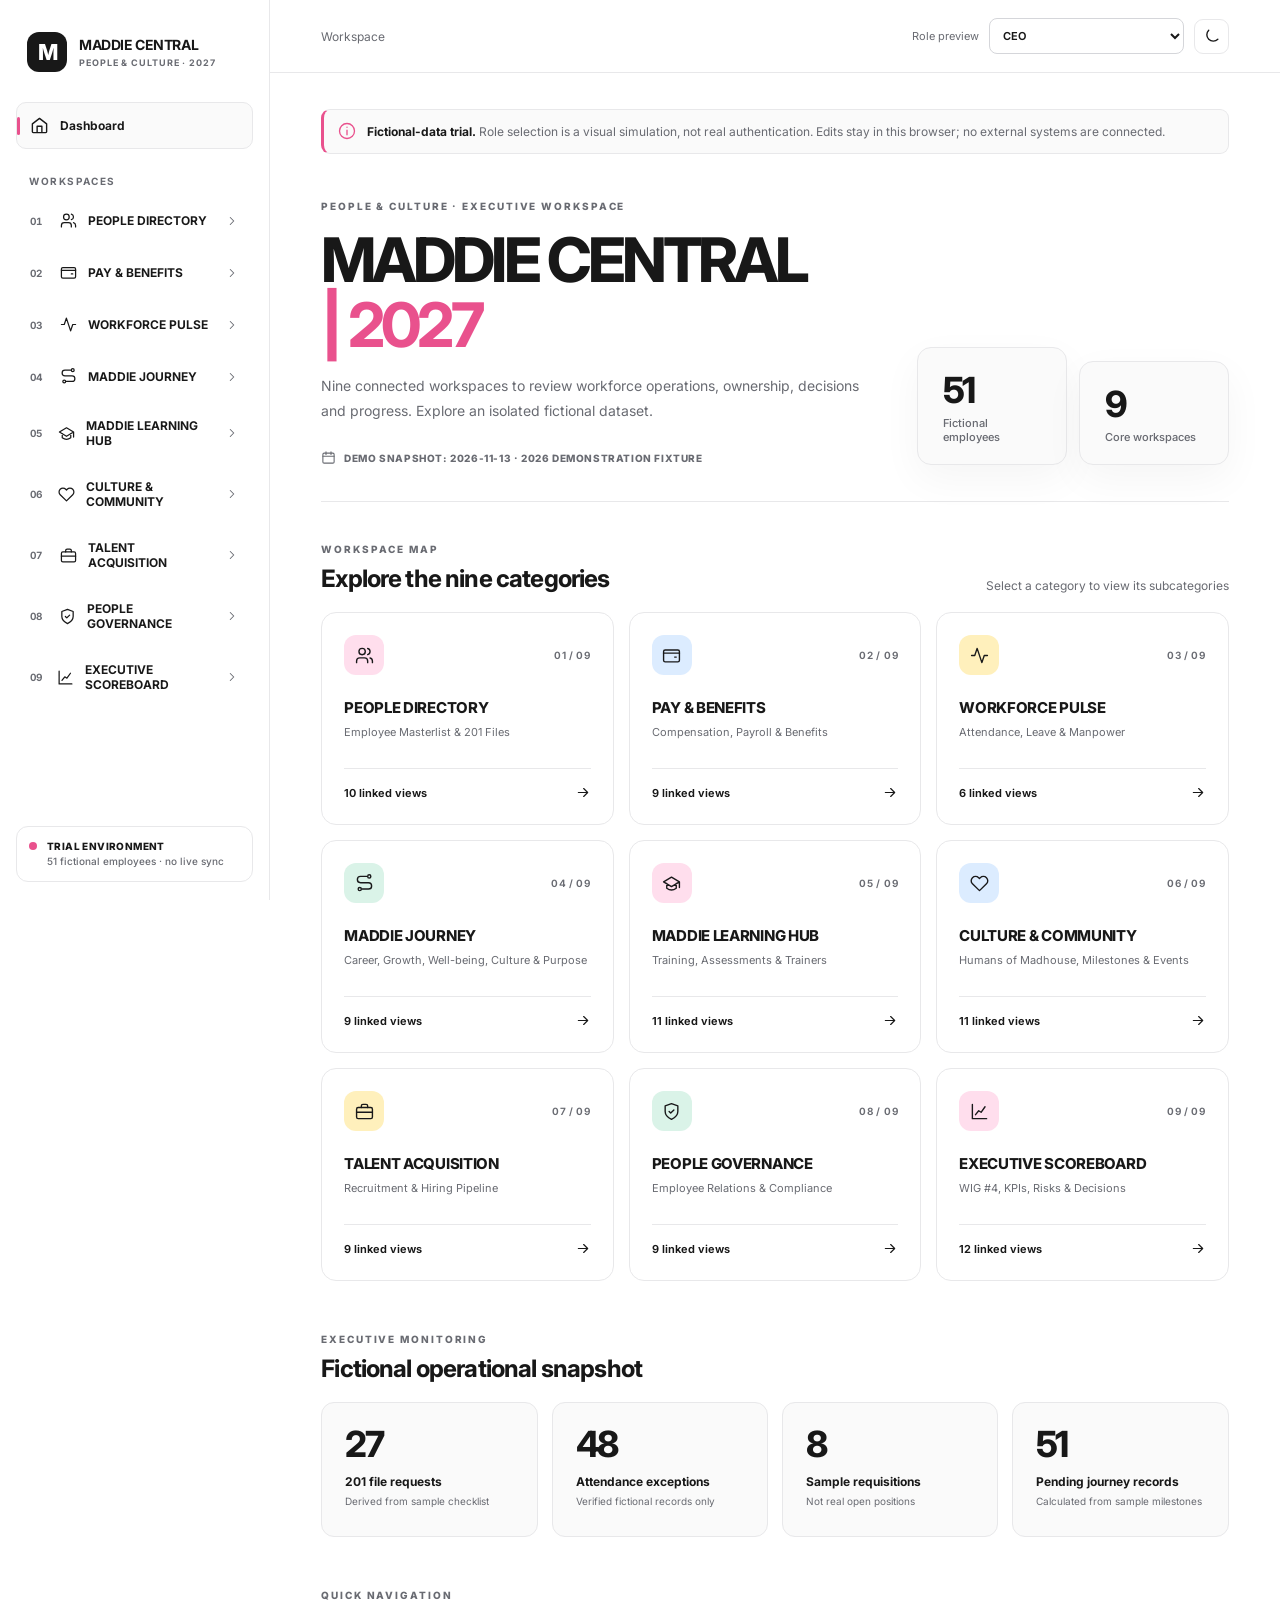
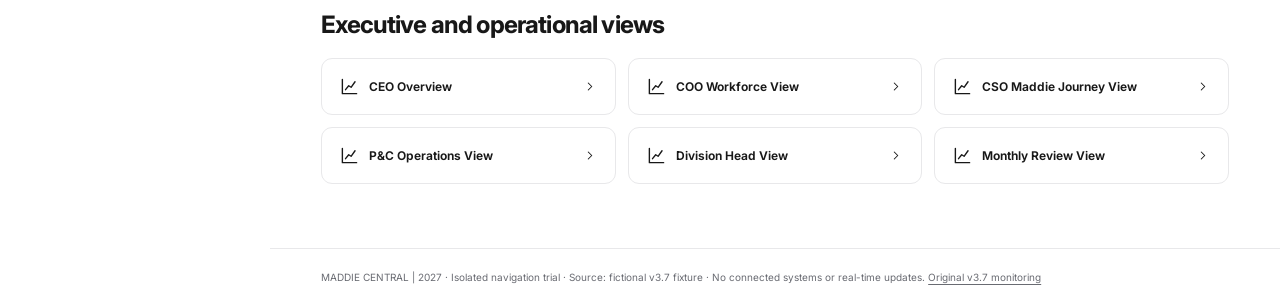
==== commit ed4e70dd: "feat(trial): make Maddie Central the trial landing while retaining v3.7 at legacy.html" ====
--- a/index.html
+++ b/index.html
@@ -2,53 +2,24 @@
 <html lang="en">
 <head>
   <meta charset="UTF-8">
-  <meta name="viewport" content="width=device-width,initial-scale=1,viewport-fit=cover">
+  <meta name="viewport" content="width=device-width, initial-scale=1, viewport-fit=cover">
   <meta name="theme-color" content="#ffffff">
-  <script>
-    // Apply saved appearance before styles paint to prevent a bright-to-dark flash.
-    (function () {
-      var theme = 'light';
-      try {
-        var saved = localStorage.getItem('maddie-journey-theme');
-        if (saved === 'light' || saved === 'dark') theme = saved;
-      } catch (err) {}
-      document.documentElement.setAttribute('data-theme', theme);
-      var meta = document.querySelector('meta[name="theme-color"]');
-      if (meta) meta.setAttribute('content', theme === 'dark' ? '#090909' : '#ffffff');
-    })();
-  </script>
-  <meta name="description" content="Maddie Journey by Madhouse Design Studio — passphrase-protected, read-only People &amp; Culture monitoring.">
-  <meta name="robots" content="noindex,nofollow">
-  <title>Maddie Journey · Madhouse Design Studio</title>
-  <meta name="color-scheme" content="light dark">
+  <meta name="description" content="MADDIE CENTRAL | 2027 — isolated fictional People & Culture trial workspace with nine linked categories.">
+  <meta name="robots" content="noindex, nofollow">
+  <title>MADDIE CENTRAL | 2027 — FICTIONAL TRIAL</title>
   <link rel="preconnect" href="https://fonts.googleapis.com">
   <link rel="preconnect" href="https://fonts.gstatic.com" crossorigin>
   <link href="https://fonts.googleapis.com/css2?family=Inter:wght@400;500;600;700;800&display=swap" rel="stylesheet">
-  <link rel="preload" href="./assets/madhalloween.jpg" as="image" type="image/jpeg">
-  <link rel="stylesheet" href="./styles.css">
-  <link rel="stylesheet" href="./theme.css">
-  <link rel="stylesheet" href="./operations.css">
-  <link rel="stylesheet" href="./palette.css">
-  <link rel="stylesheet" href="./landing.css">
-  <link rel="stylesheet" href="./workspace.css">
-  <link rel="stylesheet" href="./reader.css">
-  <link rel="stylesheet" href="./refined.css">
-  <link rel="stylesheet" href="./mono.css">
+  <link rel="stylesheet" href="./central/styles.css">
 </head>
 <body>
-  <a class="skip-link" href="#main-content">Skip to main content</a>
-  <div id="app">
-    <div class="boot" role="status" aria-live="polite">
-      <span class="boot-eyebrow">MADHOUSE DESIGN STUDIO / MONITORING</span>
-      <strong class="boot-title">Maddie Journey</strong>
-      <p>Preparing the secure monitoring view…</p>
-    </div>
-  </div>
-  <noscript><p style="padding:30px">JavaScript must be enabled to unlock the monitoring view.</p></noscript>
-  <!-- Real records are published only as ciphertext (data/monitoring.enc.json).
-       unlock.js asks for the passphrase, decrypts in the browser, then loads, in order:
-       data-adapter.js, icons.js, monitoring.js, app.js, Anime.js (optional, visual only), motion.js.
-       The fictional data.js fixture is not loaded by this page. -->
-  <script src="./unlock.js" defer></script>
+  <a class="skip-link" href="#main-content" id="skip-content">Skip to main content</a>
+  <div id="app"><div class="loading" role="status">Preparing the fictional Maddie Central workspace…</div></div>
+  <noscript><p style="padding:24px">JavaScript must be enabled to explore this fictional navigation trial.</p></noscript>
+  <!-- Intentional isolation: load only the public fictional fixture and local-only UI scripts. -->
+  <script src="./data.js" defer></script>
+  <script src="./central/config.js" defer></script>
+  <script src="./central/model.js" defer></script>
+  <script src="./central/app.js" defer></script>
 </body>
 </html>
--- a/central/styles.css
+++ b/central/styles.css
@@ -0,0 +1,112 @@
+/* MADDIE CENTRAL | 2027 — single-font, responsive trial workspace. */
+:root{color-scheme:light;font-family:Inter,system-ui,-apple-system,BlinkMacSystemFont,"Segoe UI",sans-serif;
+  --bg:#fff;--surface:#fff;--surface-alt:#fafafa;--text:#181818;--muted:#696b72;
+  --line:#e8e8ea;--line-strong:#d5d6da;--accent:#e9518d;--pink:#ffdeed;
+  --yellow:#fff0bc;--blue:#dcecff;--mint:#daf3e8;--shadow:0 14px 40px rgba(15,16,21,.045)}
+:root[data-theme="dark"]{color-scheme:dark;--bg:#101013;--surface:#151518;--surface-alt:#1b1b20;
+  --text:#f6f6f8;--muted:#aaaab4;--line:#2f3036;--line-strong:#45464c;
+  --accent:#ff80b1;--pink:#69344d;--yellow:#64572f;--blue:#303d5b;--mint:#2b5348;
+  --shadow:0 14px 40px rgba(0,0,0,.15)}
+*{box-sizing:border-box}html{scroll-behavior:smooth}body{margin:0;background:var(--bg);color:var(--text);min-width:320px}
+button,input,select{font:inherit}button,a,summary,select{ -webkit-tap-highlight-color:transparent}button{cursor:pointer}
+a{color:inherit;text-decoration:none}a:hover{color:var(--accent)}
+:focus-visible{outline:3px solid var(--accent);outline-offset:3px;border-radius:4px}
+.icon{width:19px;height:19px;flex:none;vertical-align:middle}
+.sr-only{position:absolute!important;height:1px;width:1px;overflow:hidden;clip:rect(0,0,0,0);white-space:nowrap}
+.skip-link{position:fixed;top:-72px;left:18px;padding:12px;background:var(--text);color:var(--bg);z-index:99;border:0;border-radius:8px}
+.skip-link:focus{top:14px}
+.shell{display:grid;grid-template-columns:270px minmax(0,1fr);min-height:100vh}
+.sidebar{position:sticky;top:0;height:100vh;border-right:1px solid var(--line);display:flex;flex-direction:column;background:var(--surface);z-index:30;padding:26px 16px 18px;overflow-y:auto;scrollbar-width:thin}
+.brand{display:flex;align-items:center;gap:12px;padding:6px 11px 30px}.brand-mark{width:40px;height:40px;border-radius:12px;background:var(--text);color:var(--bg);display:grid;place-items:center;font-size:22px;font-weight:800;letter-spacing:-2px}
+.brand strong,.brand small{display:block;white-space:nowrap}.brand strong{font-size:14px;letter-spacing:-.03em}.brand small{font-size:9px;letter-spacing:.10em;color:var(--muted);margin-top:4px;font-weight:700}
+.nav-label{font-size:10px;letter-spacing:.16em;font-weight:700;color:var(--muted);padding:26px 13px 10px}
+.nav-home,.nav-link{display:flex;align-items:center;gap:11px;padding:12px 13px;border:1px solid transparent;border-radius:10px;font-size:12px;font-weight:680;min-height:47px;transition:background .16s ease,border .16s ease,color .16s ease}
+.nav-home:hover,.nav-link:hover{background:var(--surface-alt);color:var(--text)}
+.nav-home.selected,.nav-link.selected{background:var(--surface-alt);border-color:var(--line);color:var(--text)}
+.nav-home.selected::before,.nav-link.selected::before{content:"";width:3px;background:var(--accent);height:18px;position:absolute;left:17px;border-radius:9px}
+.nav-list{display:grid;gap:5px}.nav-num{font-size:10px;color:var(--muted);font-variant-numeric:tabular-nums;width:19px}
+.nav-link>.icon:not(.nav-chevron){width:17px;height:17px}.nav-chevron{width:14px;height:14px;margin-left:auto;color:var(--muted)}
+.side-bottom{border:1px solid var(--line);border-radius:12px;padding:12px;margin-top:auto;display:flex;gap:10px;font-size:10px;line-height:1.5;font-weight:800;letter-spacing:.04em}
+.side-bottom small{font-weight:500;letter-spacing:0;color:var(--muted);font-size:10px}.trial-dot{flex:none;width:8px;height:8px;background:var(--accent);border-radius:50%;margin-top:3px}
+.content-area{min-width:0;display:flex;flex-direction:column;min-height:100vh}
+.topbar{min-height:73px;padding:14px clamp(18px,4vw,68px);display:flex;align-items:center;justify-content:space-between;border-bottom:1px solid var(--line);gap:16px;background:var(--surface)}
+.breadcrumbs{display:flex;align-items:center;gap:9px;font-size:12px;white-space:nowrap;overflow:hidden;min-width:0;color:var(--muted)}
+.breadcrumbs a,.breadcrumbs b{overflow:hidden;text-overflow:ellipsis}.breadcrumbs b{font-weight:650;color:var(--text)}.breadcrumbs span{color:var(--line-strong)}
+.top-actions{display:flex;align-items:center;gap:10px}.role-label{font-size:11px;color:var(--muted);white-space:nowrap}.top-actions select{font-size:11px;font-weight:650;color:var(--text);background:var(--surface);border:1px solid var(--line-strong);border-radius:8px;padding:9px 26px 9px 9px;max-width:195px}
+.icon-button,.mobile-menu{display:grid;place-items:center;border:1px solid var(--line);background:var(--surface);color:var(--text);width:35px;height:35px;border-radius:9px}.mobile-menu{display:none}
+#main-content{width:100%;max-width:1700px;padding:36px clamp(18px,4vw,68px) 64px;margin:0 auto;flex:1;min-width:0}
+.notice{display:flex;align-items:flex-start;gap:11px;border:1px solid var(--line);border-left:3px solid var(--accent);border-radius:9px;padding:12px 14px;margin-bottom:35px;color:var(--muted);background:var(--surface-alt);font-size:12px;line-height:1.6}
+.notice strong{color:var(--text)}.notice svg{width:18px;height:18px;color:var(--accent)}
+.hero{display:flex;gap:50px;align-items:flex-start;justify-content:space-between;padding:11px 0 36px;border-bottom:1px solid var(--line)}
+.eyebrow{font-size:10px;letter-spacing:.19em;font-weight:800;color:var(--muted);text-transform:uppercase}
+.hero h1{font-size:clamp(34px,4.8vw,62px);letter-spacing:-.064em;line-height:1.06;font-weight:750;max-width:730px;margin:15px 0 17px}
+.hero h1 span{color:var(--accent);white-space:nowrap}.hero p{color:var(--muted);max-width:650px;font-size:14px;line-height:1.75;margin:0}
+.hero .meta{display:flex;align-items:center;gap:8px;margin-top:27px;letter-spacing:.06em}.hero .meta svg{width:15px;height:15px}
+.hero-side{display:flex;gap:12px;align-self:stretch;align-items:flex-end}.hero-metric{background:var(--surface-alt);border:1px solid var(--line);border-radius:14px;padding:20px 25px;font-size:36px;font-weight:760;min-width:150px;letter-spacing:-.05em;box-shadow:var(--shadow)}
+.hero-metric small{display:block;font-size:11px;color:var(--muted);letter-spacing:0;font-weight:520;margin-top:4px}
+.section-head{display:flex;justify-content:space-between;align-items:end;gap:18px;margin:35px 0 19px}.section-head.lower{margin-top:46px}.section-head h2{font-size:clamp(18px,2vw,24px);letter-spacing:-.035em;margin:7px 0 0;font-weight:730}
+.section-head p,.muted{color:var(--muted);font-size:12px}.section-head p{line-height:1.5;margin:6px 0 0}
+.category-grid{display:grid;grid-template-columns:repeat(3,minmax(0,1fr));gap:15px}
+.category-card{display:flex;flex-direction:column;min-height:213px;border:1px solid var(--line);background:var(--surface);border-radius:15px;padding:22px;transition:transform .16s ease,box-shadow .16s ease,border-color .16s ease}
+.category-card:hover{transform:translateY(-3px);border-color:var(--line-strong);box-shadow:var(--shadow);color:var(--text)}
+.cat-top{display:flex;justify-content:space-between;align-items:center}.category-icon{width:40px;height:40px;display:grid;place-items:center;border-radius:12px;color:#19191a}
+.tone-0{background:var(--pink)}.tone-1{background:var(--blue)}.tone-2{background:var(--yellow)}.tone-3{background:var(--mint)}
+.cat-index{font-size:10px;font-weight:650;color:var(--muted);letter-spacing:.07em}
+.category-card h3{font-size:15px;letter-spacing:-.02em;font-weight:760;margin:23px 0 7px}.category-card p{font-size:11px;color:var(--muted);line-height:1.55;margin:0;flex:1}.cat-foot{border-top:1px solid var(--line);display:flex;align-items:center;justify-content:space-between;font-size:11px;font-weight:650;padding-top:14px;margin-top:20px}.cat-foot svg{width:16px}
+.metric-grid{display:grid;grid-template-columns:repeat(4,minmax(0,1fr));gap:14px}
+.metric{padding:23px;border:1px solid var(--line);background:var(--surface-alt);border-radius:13px;min-height:135px}.metric-number{font-size:36px;font-weight:760;letter-spacing:-.06em;display:block;line-height:1}
+.metric strong,.metric small{display:block}.metric strong{margin:12px 0 5px;font-size:12px}.metric small{color:var(--muted);font-size:10px;line-height:1.5}
+.quick-grid{display:grid;grid-template-columns:repeat(3,minmax(0,1fr));gap:12px}
+.quick-link{display:flex;align-items:center;gap:10px;padding:18px;border:1px solid var(--line);border-radius:11px;font-size:12px;font-weight:650;transition:background .16s ease}
+.quick-link:hover{background:var(--surface-alt);color:var(--text)}.quick-link .icon:last-child{width:14px;margin-left:auto}
+.back-link{display:inline-flex;align-items:center;gap:5px;color:var(--muted);font-size:12px;margin:2px 0 23px;font-weight:650}.back-icon{transform:rotate(180deg);width:15px;height:15px}
+.page-heading{padding:2px 0 28px;border-bottom:1px solid var(--line)}.page-heading h1{font-size:clamp(31px,4vw,47px);line-height:1.1;letter-spacing:-.055em;margin:10px 0 8px}
+.page-heading p{color:var(--muted);font-size:14px;margin:0;line-height:1.65}
+.pill{border:1px solid var(--line-strong);border-radius:99px;padding:7px 12px;font-size:11px;color:var(--muted);font-weight:650;white-space:nowrap}
+.accordion-grid{display:grid;grid-template-columns:repeat(2,minmax(0,1fr));gap:11px;align-items:start}
+.accordion{border:1px solid var(--line);border-radius:12px;background:var(--surface);overflow:hidden}
+.accordion[open]{border-color:var(--line-strong);box-shadow:var(--shadow)}
+.accordion summary{display:flex;align-items:center;min-height:70px;gap:16px;padding:17px 21px;cursor:pointer;list-style:none;font-size:13px;font-weight:675}
+.accordion summary::-webkit-details-marker{display:none}.accordion summary:hover{background:var(--surface-alt)}
+.sub-num{font-size:11px;color:var(--muted);font-weight:600}.sub-label{flex:1}.accord-icon{width:15px;height:15px;transition:transform .16s ease}
+.accordion[open] .accord-icon{transform:rotate(90deg)}
+.accordion-body{padding:0 20px 19px 48px;border-top:1px solid var(--line)}
+.accordion-body p{font-size:12px;line-height:1.7;color:var(--muted);margin:15px 0 9px}
+.accord-meta{font-size:10px;color:var(--muted)}.open-view{display:inline-flex;align-items:center;gap:8px;background:var(--text);color:var(--bg);padding:10px 13px;border-radius:8px;font-size:11px;font-weight:700;margin-top:16px}
+.open-view:hover{color:var(--bg);filter:brightness(.85)}.open-view svg{width:14px;height:14px}
+.page-owner{font-size:11px;color:var(--muted);line-height:1.65;margin:26px 0;display:flex;gap:9px;align-items:flex-start}.page-owner svg{width:16px;height:16px}
+.view-meta{display:flex;gap:15px;align-items:center;flex-wrap:wrap;color:var(--muted);font-size:11px;margin:20px 0 22px}
+.workspace-panel{border:1px solid var(--line);border-radius:13px;overflow:hidden;background:var(--surface)}
+.filterbar{padding:18px;display:flex;align-items:end;flex-wrap:wrap;gap:12px;border-bottom:1px solid var(--line)}
+.filter-search{display:flex;align-items:center;gap:9px;border:1px solid var(--line-strong);border-radius:9px;min-width:210px;flex:1;padding:0 11px}
+.filter-search svg{width:16px;height:16px;color:var(--muted)}.filter-search input{width:100%;border:0;background:transparent;color:var(--text);outline:none;min-width:0;height:40px;font-size:12px}
+.filter-label{font-size:10px;color:var(--muted);font-weight:650;display:flex;flex-direction:column;gap:5px}
+.filter-label select{border:1px solid var(--line-strong);border-radius:8px;background:var(--surface);color:var(--text);padding:10px;min-width:120px;max-width:200px;font-size:11px;height:40px}
+.filter-actions{display:flex;gap:7px;flex-wrap:wrap}.small-btn{display:inline-flex;align-items:center;justify-content:center;gap:6px;border:1px solid var(--line-strong);background:var(--surface);color:var(--text);border-radius:8px;padding:9px 10px;font-size:11px;font-weight:650;min-height:39px}
+.small-btn:hover{background:var(--surface-alt)}.small-btn:disabled{opacity:.4;cursor:not-allowed}.small-btn svg{width:15px;height:15px}
+.records-head{display:flex;justify-content:space-between;align-items:center;gap:15px;padding:14px 18px;font-size:12px}.records-head strong{font-size:12px}
+.table-scroll{overflow:auto;max-height:650px;scrollbar-width:thin;outline-offset:-3px}
+table{width:100%;border-collapse:collapse;min-width:830px;text-align:left;font-size:11px}
+thead{position:sticky;top:0;background:var(--surface-alt);z-index:1}
+th{padding:13px 17px;border-block:1px solid var(--line);color:var(--muted);font-size:10px;white-space:nowrap;font-weight:700}
+td{padding:14px 17px;border-bottom:1px solid var(--line);vertical-align:top;line-height:1.5}
+tbody tr:hover{background:var(--surface-alt)}td strong,td small{display:block;max-width:300px}td strong{font-weight:675;font-size:11px}
+td small{font-size:10px;color:var(--muted);margin-top:3px;overflow-wrap:anywhere}
+td code{white-space:nowrap;font-size:10px;color:var(--muted)}.linked-name{font-weight:650;white-space:nowrap}
+.status{display:inline-flex;border-radius:99px;background:var(--surface-alt);border:1px solid var(--line);padding:5px 9px;white-space:nowrap;font-size:10px;font-weight:650}
+.status.good{background:var(--mint);color:#174438;border-color:transparent}.status.attention{background:var(--yellow);color:#5b4110;border-color:transparent}
+:root[data-theme="dark"] .status.good{color:#e5fff3}:root[data-theme="dark"] .status.attention{color:#fff4ce}
+.inline-status{max-width:190px;border:1px solid var(--line-strong);background:var(--surface);color:var(--text);border-radius:7px;padding:7px;font-size:10px;cursor:pointer}
+.empty-state{text-align:center;padding:65px 24px;color:var(--muted)}.empty-state svg{display:block;margin:0 auto 13px;width:29px;height:29px}
+.empty-state strong{color:var(--text);font-size:14px}.empty-state p{font-size:12px}
+.locked{max-width:760px;border:1px solid var(--line);border-radius:14px;padding:50px;background:var(--surface-alt);margin:24px 0}
+.locked>svg{width:30px;height:30px;color:var(--accent)}.locked h2{font-size:22px;letter-spacing:-.03em}.locked p{color:var(--muted);font-size:13px;line-height:1.8}
+.footnote{padding:20px clamp(18px,4vw,68px);border-top:1px solid var(--line);font-size:10px;line-height:1.7;color:var(--muted)}.footnote a{text-decoration:underline;text-underline-offset:3px}
+.mobile-scrim{display:none}
+@media(max-width:1220px){.shell{grid-template-columns:236px minmax(0,1fr)}.sidebar{padding-inline:9px}.brand{padding-inline:11px}.nav-link{gap:7px;padding-inline:10px;font-size:11px}.category-grid{grid-template-columns:repeat(2,minmax(0,1fr))}.hero-side{flex-direction:column;align-items:stretch;justify-content:end}.hero-metric{font-size:26px;min-width:130px;padding:12px 18px}.quick-grid{grid-template-columns:repeat(2,minmax(0,1fr))}}
+@media(max-width:900px){.shell{display:block}.sidebar{position:fixed;left:0;top:0;width:285px;height:100dvh;transform:translateX(-110%);transition:transform .18s ease;box-shadow:var(--shadow)}.navigation-open .sidebar{transform:translateX(0)}.mobile-menu{display:grid}.mobile-scrim{position:fixed;inset:0;background:rgba(0,0,0,.44);z-index:20}.navigation-open+.mobile-scrim{display:block}.topbar{min-height:65px}.top-actions{margin-left:auto}.role-label{display:none}.metric-grid{grid-template-columns:repeat(2,minmax(0,1fr))}.filter-search{min-width:160px}}
+@media(max-width:600px){#main-content{padding:20px 17px 45px}.topbar{padding:11px 16px;gap:9px}.breadcrumbs{max-width:47vw;font-size:11px}.top-actions select{max-width:135px;font-size:10px}.notice{font-size:11px;margin-bottom:22px}.hero{display:block;padding-top:3px}.hero h1{font-size:39px}.hero p{font-size:12px}.hero-side{display:grid;grid-template-columns:1fr 1fr;margin-top:28px}.hero-metric{min-width:0;font-size:28px}.category-grid{grid-template-columns:1fr;gap:10px}.category-card{min-height:163px;padding:18px}.category-card h3{margin-top:15px}.section-head{align-items:start;flex-direction:column;margin-top:25px}.section-head .muted{display:none}.accordion-grid,.quick-grid{grid-template-columns:1fr}.metric{padding:17px}.metric-number{font-size:30px}.page-heading h1{font-size:30px}.accordion summary{min-height:63px}.filterbar{padding:13px}.filter-search{flex-basis:100%}.filter-label{flex:1}.filter-label select{width:100%;min-width:0}.filter-actions{flex:1}.small-btn{flex:1}.footnote{padding-inline:17px}.locked{padding:28px 22px}}
+@media(max-width:360px){.top-actions select{max-width:112px}.breadcrumbs{max-width:35vw}.hero h1{font-size:33px}.brand strong{font-size:13px}.cat-top .category-icon{width:35px;height:35px}}
+@media(max-height:620px) and (min-width:901px){.sidebar{padding-top:14px}.brand{padding-bottom:8px}.nav-label{padding-top:12px}.nav-home,.nav-link{min-height:38px;padding-block:8px}}
+@media(prefers-reduced-motion:reduce){html{scroll-behavior:auto}*,*::before,*::after{animation:none!important;transition:none!important;scroll-behavior:auto!important}}
+@media(forced-colors:active){.selected{outline:2px solid Highlight}.status{border:1px solid CanvasText}.category-card,.accordion,.workspace-panel{border:1px solid CanvasText}}
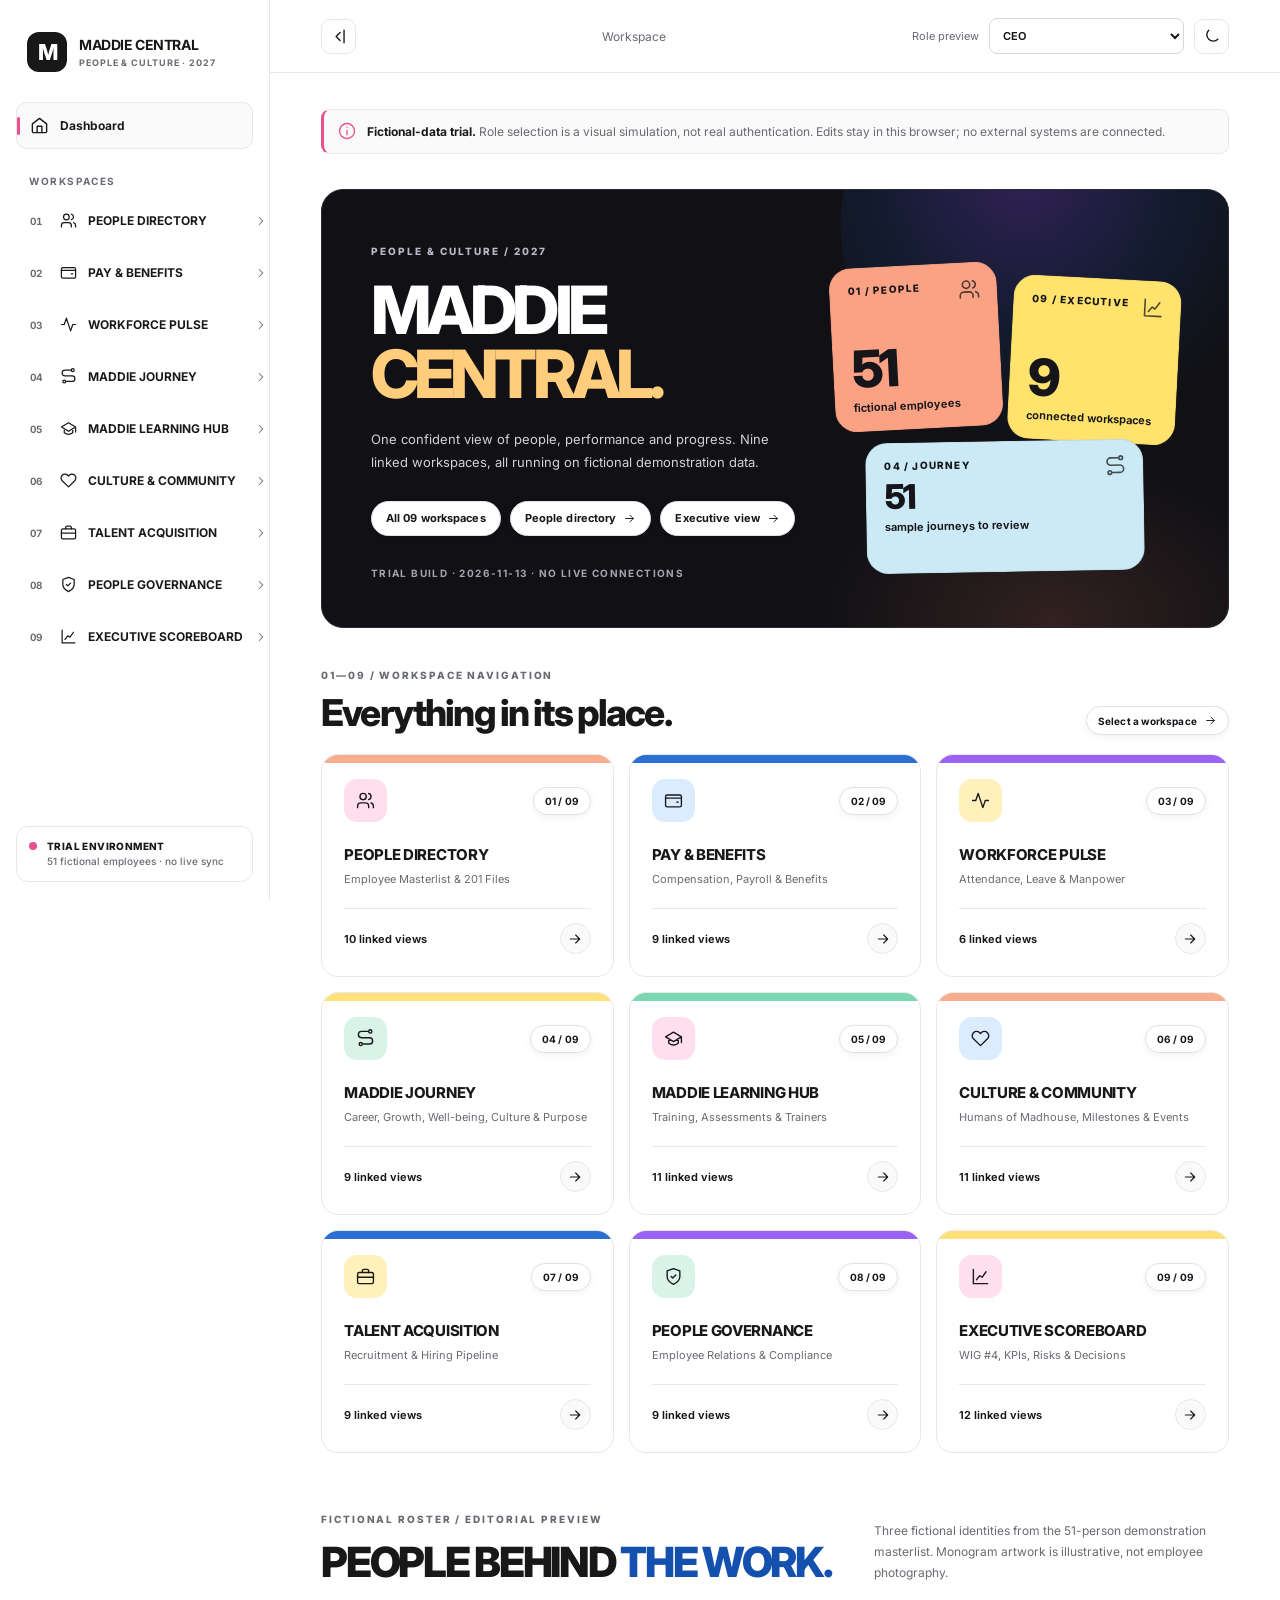
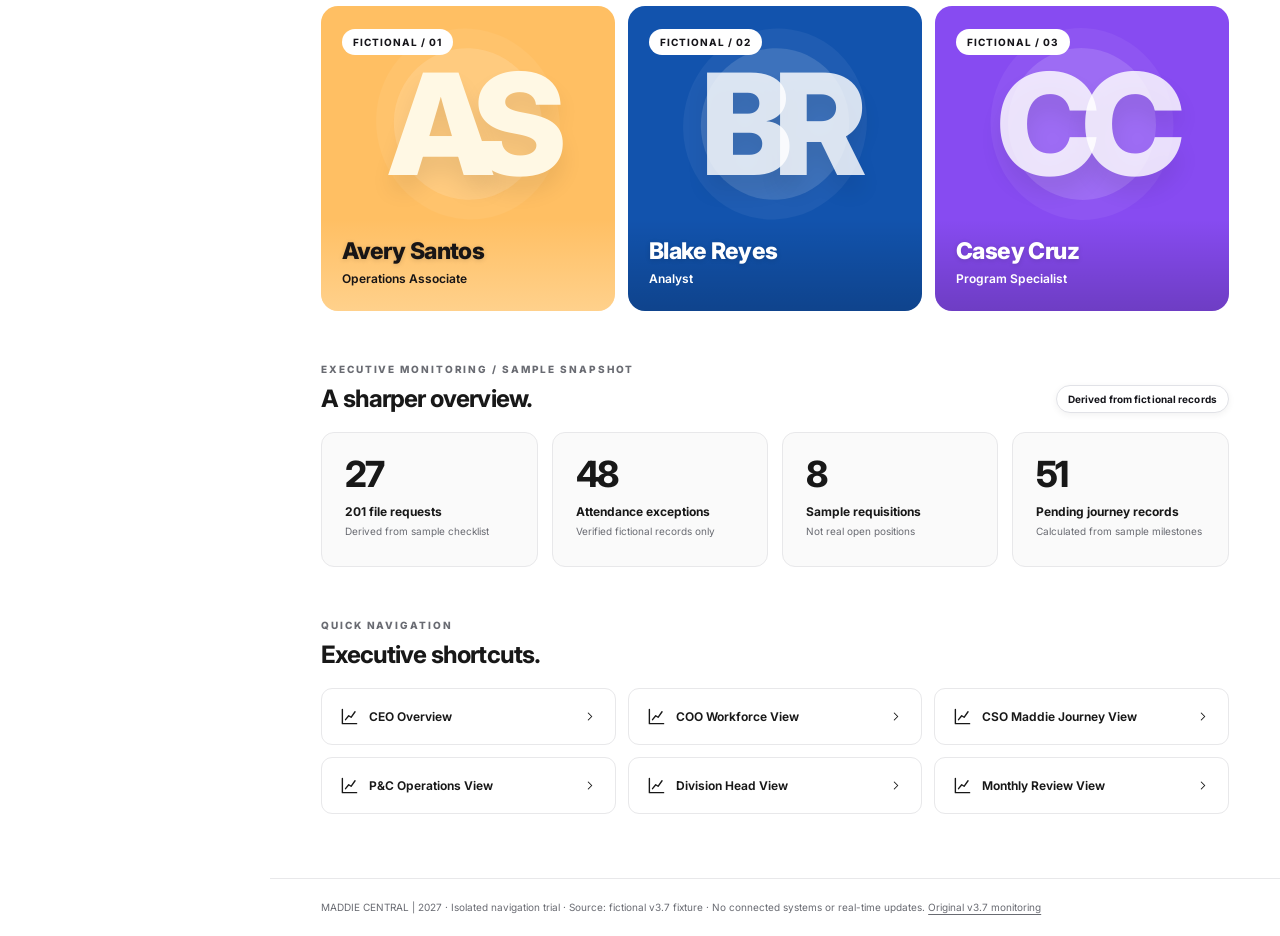
==== commit 9571282d: "feat(trial): enable editorial UI and collapsible sidebar styling" ====
--- a/index.html
+++ b/index.html
@@ -11,15 +11,18 @@
   <link rel="preconnect" href="https://fonts.gstatic.com" crossorigin>
   <link href="https://fonts.googleapis.com/css2?family=Inter:wght@400;500;600;700;800&display=swap" rel="stylesheet">
   <link rel="stylesheet" href="./central/styles.css">
+  <link rel="stylesheet" href="./central/summary.css">
+  <link rel="stylesheet" href="./central/editorial.css">
 </head>
 <body>
-  <a class="skip-link" href="#main-content" id="skip-content">Skip to main content</a>
+  <button class="skip-link" type="button" id="skip-content">Skip to main content</button>
   <div id="app"><div class="loading" role="status">Preparing the fictional Maddie Central workspace…</div></div>
   <noscript><p style="padding:24px">JavaScript must be enabled to explore this fictional navigation trial.</p></noscript>
   <!-- Intentional isolation: load only the public fictional fixture and local-only UI scripts. -->
   <script src="./data.js" defer></script>
   <script src="./central/config.js" defer></script>
   <script src="./central/model.js" defer></script>
+  <script src="./central/summary.js" defer></script>
   <script src="./central/app.js" defer></script>
 </body>
 </html>
--- a/central/styles.css
+++ b/central/styles.css
@@ -104,7 +104,7 @@
 .footnote{padding:20px clamp(18px,4vw,68px);border-top:1px solid var(--line);font-size:10px;line-height:1.7;color:var(--muted)}.footnote a{text-decoration:underline;text-underline-offset:3px}
 .mobile-scrim{display:none}
 @media(max-width:1220px){.shell{grid-template-columns:236px minmax(0,1fr)}.sidebar{padding-inline:9px}.brand{padding-inline:11px}.nav-link{gap:7px;padding-inline:10px;font-size:11px}.category-grid{grid-template-columns:repeat(2,minmax(0,1fr))}.hero-side{flex-direction:column;align-items:stretch;justify-content:end}.hero-metric{font-size:26px;min-width:130px;padding:12px 18px}.quick-grid{grid-template-columns:repeat(2,minmax(0,1fr))}}
-@media(max-width:900px){.shell{display:block}.sidebar{position:fixed;left:0;top:0;width:285px;height:100dvh;transform:translateX(-110%);transition:transform .18s ease;box-shadow:var(--shadow)}.navigation-open .sidebar{transform:translateX(0)}.mobile-menu{display:grid}.mobile-scrim{position:fixed;inset:0;background:rgba(0,0,0,.44);z-index:20}.navigation-open+.mobile-scrim{display:block}.topbar{min-height:65px}.top-actions{margin-left:auto}.role-label{display:none}.metric-grid{grid-template-columns:repeat(2,minmax(0,1fr))}.filter-search{min-width:160px}}
+@media(max-width:900px){.shell{display:block}.sidebar{position:fixed;left:0;top:0;width:285px;height:100dvh;transform:translateX(-110%);transition:transform .18s ease;box-shadow:var(--shadow)}.navigation-open .sidebar{transform:translateX(0)}.mobile-menu{display:grid}.mobile-scrim{position:fixed;inset:0;background:rgba(0,0,0,.44);z-index:20}.navigation-open .mobile-scrim{display:block}.topbar{min-height:65px}.top-actions{margin-left:auto}.role-label{display:none}.metric-grid{grid-template-columns:repeat(2,minmax(0,1fr))}.filter-search{min-width:160px}}
 @media(max-width:600px){#main-content{padding:20px 17px 45px}.topbar{padding:11px 16px;gap:9px}.breadcrumbs{max-width:47vw;font-size:11px}.top-actions select{max-width:135px;font-size:10px}.notice{font-size:11px;margin-bottom:22px}.hero{display:block;padding-top:3px}.hero h1{font-size:39px}.hero p{font-size:12px}.hero-side{display:grid;grid-template-columns:1fr 1fr;margin-top:28px}.hero-metric{min-width:0;font-size:28px}.category-grid{grid-template-columns:1fr;gap:10px}.category-card{min-height:163px;padding:18px}.category-card h3{margin-top:15px}.section-head{align-items:start;flex-direction:column;margin-top:25px}.section-head .muted{display:none}.accordion-grid,.quick-grid{grid-template-columns:1fr}.metric{padding:17px}.metric-number{font-size:30px}.page-heading h1{font-size:30px}.accordion summary{min-height:63px}.filterbar{padding:13px}.filter-search{flex-basis:100%}.filter-label{flex:1}.filter-label select{width:100%;min-width:0}.filter-actions{flex:1}.small-btn{flex:1}.footnote{padding-inline:17px}.locked{padding:28px 22px}}
 @media(max-width:360px){.top-actions select{max-width:112px}.breadcrumbs{max-width:35vw}.hero h1{font-size:33px}.brand strong{font-size:13px}.cat-top .category-icon{width:35px;height:35px}}
 @media(max-height:620px) and (min-width:901px){.sidebar{padding-top:14px}.brand{padding-bottom:8px}.nav-label{padding-top:12px}.nav-home,.nav-link{min-height:38px;padding-block:8px}}
--- a/central/summary.css
+++ b/central/summary.css
@@ -0,0 +1,137 @@
+/* Nine executive summaries — white chips, calm pastel tiles, black/white structure.
+   Loaded only by the fictional trial index; other branches and legacy are unchanged. */
+:root {
+  --mc-white:#fff;
+  --mc-ink:#19191e;
+  --mc-chip-border:#e2e3e6;
+  --mc-chip-shadow:0 2px 7px rgba(13,15,22,.055);
+  --mc-coral:#f9ab91;
+  --mc-butter:#ffe795;
+  --mc-lilac:#ddcefb;
+  --mc-mint:#c7f0d9;
+}
+.mc-summary-hero{
+  position:relative;overflow:hidden;background:#141416;color:#fff;border:1px solid #27272d;
+  border-radius:21px;min-height:265px;padding:clamp(24px,3.5vw,48px);
+  box-shadow:0 20px 55px rgba(13,13,18,.07)
+}
+.mc-hero-grid{display:grid;grid-template-columns:minmax(0,1fr) minmax(190px,32%);align-items:center;gap:25px}
+.mc-hero-text{position:relative;z-index:2;min-width:0}
+.mc-summary-label{display:flex;align-items:center;gap:13px;flex-wrap:wrap;font-size:10px;letter-spacing:.16em;font-weight:800;color:#a5a4ae}
+.mc-summary-hero h1{font-size:clamp(32px,3.8vw,55px);line-height:1.07;letter-spacing:-.06em;font-weight:750;margin:23px 0 8px}
+.mc-hero-subtitle{font-size:15px;color:#e6e5e9;font-weight:600;margin:0 0 11px;line-height:1.45}
+.mc-hero-description{font-size:12px;color:#b5b5be;line-height:1.7;max-width:590px;margin:0 0 23px}
+.mc-hero-chips{display:flex;gap:8px;flex-wrap:wrap}
+.mc-white-chip{
+  display:inline-flex;align-items:center;justify-content:center;gap:7px;max-width:100%;
+  padding:7px 11px;border-radius:999px;border:1px solid var(--mc-chip-border);
+  color:var(--mc-ink)!important;background:var(--mc-white)!important;
+  font-size:10px;font-weight:700;line-height:1.2;letter-spacing:.01em;
+  box-shadow:var(--mc-chip-shadow);white-space:nowrap;
+}
+.mc-white-chip svg{height:13px;width:13px;flex:none}
+.mc-white-chip strong{font-size:11px;margin-left:4px;font-variant-numeric:tabular-nums}
+.mc-hero-aside{position:relative;height:205px;display:flex;align-items:center;justify-content:center}
+.mc-hero-orbit{
+  position:absolute;inset:-85px -100px -80px -50px;
+  background:radial-gradient(ellipse at 70% 45%,rgba(255,171,145,.17),transparent 62%);
+  pointer-events:none
+}
+.mc-preview-tile{
+  display:flex;flex-direction:column;position:absolute;width:152px;height:156px;border-radius:18px;padding:18px;
+  box-shadow:0 22px 40px rgba(0,0,0,.27);
+  transform:rotate(-7deg);background:var(--mc-coral);color:#171717;
+}
+.mc-preview-tile>span{font-size:9px;font-weight:800;letter-spacing:.10em}
+.mc-preview-tile b{font-size:48px;font-weight:750;line-height:1;letter-spacing:-.07em;margin-top:auto}
+.mc-preview-tile small{font-size:10px;font-weight:700;line-height:1.3;margin-top:7px}
+.mc-preview-primary{left:6%;top:14px}
+.mc-preview-secondary{left:39%;top:55px;transform:rotate(9deg);background:var(--mc-butter)}
+.mc-quickrow{display:flex;gap:8px;flex-wrap:wrap;margin:20px 0 33px}
+.mc-quick-chip{
+  display:inline-flex;align-items:center;gap:8px;min-height:35px;padding:8px 13px;
+  border:1px solid var(--mc-chip-border);border-radius:999px;
+  color:var(--mc-ink);background:var(--mc-white);font-size:11px;font-weight:700;
+  box-shadow:var(--mc-chip-shadow);
+  transition:transform .16s ease,box-shadow .16s ease;
+}
+.mc-quick-chip svg{width:13px;height:13px}
+.mc-quick-chip:hover{transform:translateY(-1px);box-shadow:0 7px 14px rgba(13,15,22,.10)}
+.mc-dashboard-section{margin:35px 0 39px;scroll-margin-top:20px}
+.mc-section-heading{display:flex;align-items:end;justify-content:space-between;gap:16px;margin:0 0 18px}
+.mc-section-heading h2{font-size:clamp(20px,2vw,26px);font-weight:750;line-height:1.2;letter-spacing:-.035em;margin:7px 0 0}
+.mc-section-heading>.mc-white-chip{flex:none}
+.mc-section-heading .mc-muted{margin:7px 0 0}
+.mc-metric-grid{display:grid;grid-template-columns:repeat(4,minmax(0,1fr));gap:13px}
+.mc-metric-card{
+  display:flex;flex-direction:column;min-width:0;min-height:177px;border-radius:15px;padding:20px;
+  background:#f9eef3;color:#161619;border:1px solid rgba(0,0,0,.045);
+  transition:transform .18s ease,box-shadow .18s ease
+}
+.mc-metric-card:hover{transform:translateY(-2px);box-shadow:0 11px 24px rgba(15,15,20,.065)}
+.mc-tone-pink{background:#fce3ed}
+.mc-tone-coral{background:#f9b095}
+.mc-tone-butter{background:#ffebad}
+.mc-tone-lilac{background:#e8ddfa}
+.mc-tone-mint{background:#d3f3e2}
+.mc-metric-top{display:flex;align-items:center;justify-content:space-between;gap:7px}
+.mc-metric-top .mc-white-chip{font-size:9px;padding:6px 9px}
+.mc-metric-icon{height:33px;width:33px;border-radius:10px;background:rgba(255,255,255,.63);display:grid;place-items:center}
+.mc-metric-icon svg{width:17px;height:17px}
+.mc-metric-count{font-size:clamp(27px,2.8vw,37px);font-weight:800;letter-spacing:-.065em;line-height:1.13;margin:20px 0 4px;overflow-wrap:anywhere}
+.mc-metric-card h3{font-size:13px;font-weight:760;letter-spacing:-.016em;margin:0}
+.mc-metric-card p{font-size:10px;color:#515057;line-height:1.5;margin:7px 0 0}
+.mc-insight-grid{display:grid;grid-template-columns:minmax(0,.9fr) minmax(0,1.1fr);gap:13px}
+.mc-panel{border:1px solid var(--line);background:var(--surface);border-radius:15px;padding:20px;min-width:0}
+.mc-panel-head{display:flex;align-items:center;justify-content:space-between;gap:12px;margin-bottom:18px;min-height:35px}
+.mc-panel-head h3{font-size:15px;font-weight:740;letter-spacing:-.02em;margin:5px 0 0;line-height:1.25}
+.mc-status-chips{display:flex;flex-wrap:wrap;gap:7px;margin-bottom:21px}
+.mc-white-chip-wide{font-size:10px;gap:7px;justify-content:space-between}
+.mc-chip-dot,.mc-activity-marker{display:inline-block;height:8px;width:8px;border-radius:50%;background:var(--mc-coral)}
+.mc-dot-1{background:#e4b943}.mc-dot-2{background:#9477d7}.mc-dot-3{background:#70b897}
+.mc-progress-list{display:grid;gap:15px}
+.mc-progress-line{display:flex;align-items:center;justify-content:space-between;gap:12px;font-size:11px;font-weight:660;color:var(--text);margin-bottom:8px}
+.mc-progress-line strong{font-size:11px;font-weight:780}
+.mc-progress-track{height:8px;border-radius:20px;background:var(--surface-alt);border:1px solid var(--line);overflow:hidden}
+.mc-progress-bar{height:100%;display:block;border-radius:20px;background:#ef9a7e;min-width:2px}
+.mc-bar-1{background:#e5c263}.mc-bar-2{background:#aa8dde}.mc-bar-3{background:#72c9a2}
+.mc-focus-list{display:grid;gap:0}
+.mc-focus-row{display:flex;gap:12px;align-items:center;border:1px solid var(--line);border-radius:12px;padding:14px 12px;margin-bottom:9px;color:var(--text);background:var(--surface-alt);min-width:0;transition:border-color .16s ease,transform .16s ease}
+a.mc-focus-row:hover{color:var(--text);border-color:var(--line-strong);transform:translateX(2px)}
+.mc-focus-index{font-size:12px;color:var(--muted);font-weight:700;flex:none}
+.mc-focus-copy{display:flex;flex-direction:column;gap:4px;flex:1;min-width:0}
+.mc-focus-copy strong{font-size:11px;font-weight:720;line-height:1.4}
+.mc-focus-copy small{font-size:10px;color:var(--muted);line-height:1.5}
+.mc-focus-row .mc-white-chip{flex:none}
+.mc-focus-row>.icon{width:14px;height:14px;color:var(--muted)}
+.mc-activity-grid{display:grid;grid-template-columns:repeat(2,minmax(0,1fr));gap:13px}
+.mc-activity-row{display:flex;align-items:start;gap:12px;border-bottom:1px solid var(--line);padding:13px 0}
+.mc-activity-row:last-child{border-bottom:0}
+.mc-activity-marker{margin-top:5px;flex:none}
+.mc-activity-row>div{flex:1;min-width:0}
+.mc-activity-row strong,.mc-activity-row small{display:block}
+.mc-activity-row strong{font-size:11px;line-height:1.5;font-weight:720}
+.mc-activity-row small{font-size:10px;color:var(--muted);margin-top:4px;line-height:1.55}
+.mc-activity-row .mc-white-chip{flex:none;max-width:130px;overflow:hidden;text-overflow:ellipsis}
+.mc-note-row{display:flex;align-items:start;gap:12px;padding:10px 0}
+.mc-note-symbol{display:grid;place-items:center;background:var(--surface-alt);border:1px solid var(--line);border-radius:10px;height:32px;width:32px;flex:none}
+.mc-note-symbol svg{width:17px;height:17px}
+.mc-note-row strong{font-size:11px;font-weight:740}
+.mc-note-row p,.mc-panel-note{font-size:10px;color:var(--muted);line-height:1.65;margin:5px 0 0}
+.mc-panel-note{border-top:1px solid var(--line);padding-top:10px;margin-top:12px}
+.mc-link-grid{display:grid;grid-template-columns:repeat(3,minmax(0,1fr));gap:9px}
+.mc-link-tile{display:flex;align-items:center;gap:10px;min-height:61px;padding:13px 15px;background:var(--surface);border:1px solid var(--line);border-radius:10px;font-size:11px;font-weight:675;line-height:1.4;color:var(--text);transition:background .16s ease,border-color .16s ease}
+.mc-link-tile:hover{color:var(--text);background:var(--surface-alt);border-color:var(--line-strong)}
+.mc-link-tile>span:nth-child(2){flex:1;min-width:0}
+.mc-link-number{color:var(--muted);font-size:10px;font-weight:700}
+.mc-link-tile>.icon{width:15px;height:15px;color:var(--muted)}
+.mc-directory{padding-top:4px}
+.mc-muted{color:var(--muted);font-size:11px;line-height:1.6}
+.mc-directory .accordion{background:var(--surface)}
+.mc-directory .accordion-body .open-view{font-size:11px}
+@media (max-width:1350px){.mc-metric-grid{grid-template-columns:repeat(3,minmax(0,1fr))}.mc-link-grid{grid-template-columns:repeat(2,minmax(0,1fr))}}
+@media (max-width:1040px){.mc-hero-grid{grid-template-columns:minmax(0,1fr) 165px}.mc-preview-tile{width:120px;height:135px}.mc-preview-tile b{font-size:37px}.mc-preview-secondary{left:30%}.mc-metric-grid{grid-template-columns:repeat(2,minmax(0,1fr))}.mc-insight-grid{grid-template-columns:1fr}}
+@media (max-width:700px){.mc-summary-hero{padding:25px 22px;min-height:0}.mc-hero-grid{display:block}.mc-summary-hero h1{font-size:34px;margin:19px 0 9px}.mc-hero-aside{display:none}.mc-hero-chips{gap:7px}.mc-quickrow{flex-wrap:nowrap;overflow:auto;padding:1px 2px 7px;scrollbar-width:thin}.mc-quick-chip{flex:none}.mc-activity-grid{grid-template-columns:1fr}.mc-section-heading{align-items:flex-start;flex-direction:column}.mc-dashboard-section{margin:27px 0}.mc-metric-card{min-height:166px;padding:16px}.mc-metric-count{font-size:30px}.mc-link-grid{grid-template-columns:1fr}.mc-activity-row .mc-white-chip{max-width:95px}}
+@media (max-width:380px){.mc-metric-grid{grid-template-columns:1fr 1fr;gap:9px}.mc-metric-card{min-height:160px;padding:13px}.mc-metric-count{font-size:24px}.mc-metric-card h3{font-size:11px}.mc-metric-card p{font-size:9px}.mc-metric-top .mc-white-chip{font-size:8px}.mc-metric-icon{width:29px;height:29px}.mc-white-chip{font-size:9px}.mc-focus-row{gap:9px}.mc-focus-row .mc-white-chip{display:none}.mc-summary-hero h1{font-size:30px}}
+@media(prefers-reduced-motion:reduce){.mc-metric-card,.mc-quick-chip,.mc-focus-row,.mc-link-tile{transition:none!important;transform:none!important}}
+@media(forced-colors:active){.mc-summary-hero,.mc-metric-card,.mc-panel,.mc-link-tile,.mc-white-chip{forced-color-adjust:auto;border:1px solid CanvasText}.mc-progress-bar{background:Highlight}.mc-summary-hero{background:Canvas;color:CanvasText}}
--- a/central/editorial.css
+++ b/central/editorial.css
@@ -0,0 +1,248 @@
+/* MADDIE CENTRAL | 2027 / TRIAL EDITORIAL SYSTEM
+   Adapted from supplied moodboard: black notes canvas, white outlined pills,
+   bold typographic sections, playful cobalt/apricot/violet artwork.
+   All visuals are CSS-based; no real employee photography is included.
+   Only the fictional trial index loads this stylesheet. */
+:root{
+  --mc-electric-blue:#1450ad;--mc-electric-purple:#8d53f5;--mc-orange:#ffbe62;
+  --mc-ink-black:#101014;--mc-vanilla:#fff8e9;
+}
+/* Global navigation: full sidebar -> compact rail -> off-canvas mobile panel. */
+.desktop-collapse{
+  display:grid;place-items:center;flex:none;width:35px;height:35px;border:1px solid var(--line);
+  border-radius:9px;color:var(--text);background:var(--surface);
+  transition:background .16s ease,transform .16s ease;
+}
+.desktop-collapse:hover{background:var(--surface-alt)}
+.desktop-collapse>.icon{height:19px;width:19px}
+.brand-copy{min-width:0}
+.nav-text{flex:1;min-width:0;overflow:hidden;text-overflow:ellipsis;white-space:nowrap}
+.mobile-close-nav{display:none}
+.sidebar-collapsed .shell{grid-template-columns:78px minmax(0,1fr)}
+.sidebar-collapsed .sidebar{padding-inline:9px}
+.sidebar-collapsed .brand{justify-content:center;padding:6px 0 28px}
+.sidebar-collapsed .brand-mark{height:41px;width:41px}
+.sidebar-collapsed .brand-copy,
+.sidebar-collapsed .sidebar .nav-label,
+.sidebar-collapsed .sidebar .nav-text,
+.sidebar-collapsed .sidebar .nav-num,
+.sidebar-collapsed .sidebar .nav-chevron,
+.sidebar-collapsed .sidebar .side-status-copy{display:none}
+.sidebar-collapsed .sidebar .nav-home,
+.sidebar-collapsed .sidebar .nav-link{
+  justify-content:center;gap:0;padding-inline:8px;margin-inline:1px;
+  min-width:0;min-height:48px;
+}
+.sidebar-collapsed .sidebar .nav-home>.icon,
+.sidebar-collapsed .sidebar .nav-link>.icon:not(.nav-chevron){height:20px;width:20px}
+.sidebar-collapsed .sidebar .side-bottom{justify-content:center;padding:12px 0;min-height:38px}
+.sidebar-collapsed .sidebar .trial-dot{margin:0}
+.sidebar-collapsed .sidebar .nav-home.selected::before,
+.sidebar-collapsed .sidebar .nav-link.selected::before{left:3px}
+.sidebar-collapsed .content-area{min-width:0}
+/* Editorial home headline and little colored "notes" become functional category links. */
+.mc-editorial-hero{
+  position:relative;isolation:isolate;overflow:hidden;border-radius:22px;
+  padding:clamp(24px,3.8vw,52px);min-height:348px;color:#fff;background:#111115;
+  border:1px solid #29282e;
+}
+.mc-editorial-hero:before{
+  content:"";position:absolute;right:-55px;top:-180px;width:440px;height:440px;border-radius:48%;
+  background:radial-gradient(circle at 46% 35%,rgba(132,75,255,.28),rgba(23,76,170,.17) 42%,transparent 72%);
+  transform:rotate(-20deg);pointer-events:none;z-index:-1;
+}
+.mc-editorial-hero:after{
+  content:"";position:absolute;right:-60px;bottom:-160px;width:470px;height:330px;
+  background:radial-gradient(ellipse at center,rgba(239,126,96,.15),transparent 70%);
+  pointer-events:none;z-index:-1;
+}
+.mc-home-stage{display:grid;grid-template-columns:minmax(0,1fr) minmax(260px,43%);align-items:center;gap:24px;position:relative;z-index:1}
+.mc-home-copy{min-width:0}
+.mc-home-eyebrow{display:inline-block;color:#bcb7c3;font-size:10px;font-weight:800;letter-spacing:.2em}
+.mc-editorial-hero h1{
+  font-size:clamp(39px,5.2vw,84px);letter-spacing:-.072em;line-height:.97;max-width:720px;
+  margin:19px 0 21px;font-weight:800;text-wrap:balance;
+}
+.mc-editorial-hero h1 em{font-style:normal;color:#ffcd7c}
+.mc-home-copy>p{font-size:13px;line-height:1.8;max-width:525px;color:#d3d1d7;margin:0}
+.mc-hero-filter-chips{display:flex;flex-wrap:wrap;gap:9px;margin:26px 0 0}
+.mc-hero-filter-chips .mc-white-chip{font-size:11px;min-height:35px;padding-inline:14px;transition:transform .16s ease}
+.mc-hero-filter-chips a:hover{transform:translateY(-2px)}
+.mc-hero-context{font-size:10px;font-weight:700;letter-spacing:.14em;margin-top:31px;color:#a8a4af}
+.mc-home-card-stack{
+  position:relative;display:grid;grid-template-columns:1fr 1fr;gap:12px;
+  padding:26px 0 7px;align-self:stretch;max-width:465px;justify-self:end;width:100%;
+}
+.mc-stack-card{
+  position:relative;overflow:hidden;min-height:142px;display:flex;flex-direction:column;
+  padding:16px 18px;border-radius:22px;color:#16151a;border:1px solid rgba(0,0,0,.07);
+  transition:transform .18s ease,filter .18s ease;
+}
+.mc-stack-card:hover{transform:translateY(-3px);filter:brightness(1.02);color:#16151a}
+.mc-stack-card .icon{position:absolute;top:15px;right:16px;width:22px;height:22px;opacity:.75}
+.mc-stack-label{font-size:10px;font-weight:800;letter-spacing:.12em}
+.mc-stack-card strong{font-size:clamp(32px,4vw,53px);line-height:1;letter-spacing:-.065em;margin:auto 0 6px;font-weight:830}
+.mc-stack-card small{font-size:11px;line-height:1.3;font-weight:650}
+.mc-stack-coral{background:#fba285;transform:rotate(-3deg)}
+.mc-stack-yellow{background:#ffe36d;transform:rotate(3deg) translateY(13px)}
+.mc-stack-blue{grid-column:1/-1;background:#cbeaf6;min-height:105px;max-width:80%;transform:rotate(-1deg);margin-left:10%}
+.mc-stack-blue strong{font-size:34px;margin-top:8px}
+.mc-stack-card.mc-stack-coral:hover{transform:rotate(-3deg) translateY(-3px)}
+.mc-stack-card.mc-stack-yellow:hover{transform:rotate(3deg) translateY(10px)}
+.mc-stack-card.mc-stack-blue:hover{transform:rotate(-1deg) translateY(-3px)}
+.mc-section-editorial h2{font-size:clamp(25px,3vw,37px);font-weight:790;letter-spacing:-.05em}
+.mc-editorial-categories .category-card{
+  border-radius:17px;overflow:hidden;position:relative;min-height:206px;
+  border:1px solid var(--line);background:var(--surface);
+}
+.mc-editorial-categories .category-card:before{
+  content:"";height:8px;position:absolute;inset:0 0 auto;background:#f7ad8e;
+}
+.mc-editorial-categories .mc-editorial-tone-1:before{background:#2b6fd3}
+.mc-editorial-categories .mc-editorial-tone-2:before{background:#9a62f5}
+.mc-editorial-categories .mc-editorial-tone-3:before{background:#ffe17c}
+.mc-editorial-categories .mc-editorial-tone-4:before{background:#7bd7af}
+.mc-editorial-category .cat-top{margin-top:2px}
+.mc-editorial-category .category-icon{width:43px;height:43px;border-radius:13px}
+.mc-editorial-category .category-card:hover,.mc-editorial-category:hover{box-shadow:0 14px 32px rgba(15,15,20,.065)}
+.mc-arrow-spot{width:31px;height:31px;border-radius:50%;display:grid;place-items:center;background:var(--surface-alt);border:1px solid var(--line)}
+.mc-arrow-spot .icon{width:16px;height:16px}
+.mc-people-editorial{margin:54px 0 30px}
+.mc-people-titlebar{
+  display:grid;grid-template-columns:minmax(0,1.2fr) minmax(180px,.8fr);
+  gap:20px;align-items:end;margin-bottom:20px;
+}
+.mc-people-titlebar h2{
+  font-size:clamp(25px,3.25vw,43px);letter-spacing:-.055em;line-height:1.12;font-weight:830;
+  margin:12px 0 0;max-width:650px;
+}
+.mc-people-titlebar h2 span{color:#1450ad}
+:root[data-theme="dark"] .mc-people-titlebar h2 span{color:#90c1ff}
+.mc-people-titlebar p{font-size:12px;line-height:1.75;color:var(--muted);margin:0 0 3px}
+.mc-profile-grid{display:grid;grid-template-columns:repeat(3,minmax(0,1fr));gap:13px}
+.mc-profile-card{
+  color:#fff;overflow:hidden;position:relative;display:flex;flex-direction:column;
+  min-height:300px;border-radius:17px;padding:23px 21px 20px;
+  isolation:isolate;transition:transform .18s ease,filter .18s ease;
+}
+.mc-profile-card:hover{color:#fff;transform:translateY(-3px);filter:saturate(1.06)}
+.mc-profile-0{background:#ffbf63}.mc-profile-1{background:#1253ad}.mc-profile-2{background:#874bf1}
+.mc-profile-art{flex:1;position:relative;display:grid;place-items:center;min-height:190px}
+.mc-profile-orbit{width:170px;height:170px;max-width:80%;max-height:80%;border-radius:50%;
+  background:rgba(255,255,255,.18);transform:rotate(-20deg) scaleX(.87);
+  box-shadow:0 0 0 20px rgba(255,255,255,.055)}
+.mc-profile-card:nth-child(2) .mc-profile-orbit{transform:rotate(20deg) scaleX(.87)}
+.mc-profile-card:nth-child(3) .mc-profile-orbit{transform:rotate(-8deg) scaleX(.87)}
+.mc-profile-monogram{
+  position:absolute;font-size:clamp(74px,11vw,160px);font-weight:850;letter-spacing:-.13em;
+  color:rgba(255,255,255,.82);line-height:1;text-shadow:0 15px 22px rgba(0,0,0,.08)
+}
+.mc-profile-ribbon{position:absolute;left:0;top:0;font-size:10px;letter-spacing:.1em;font-weight:750;color:#16151a;background:#fff;padding:7px 11px;border-radius:100px}
+.mc-profile-caption{background:linear-gradient(180deg,transparent,rgba(0,0,0,.19));margin:0 -21px -20px;padding:18px 21px 23px;display:flex;flex-direction:column;gap:5px}
+.mc-profile-caption strong{font-size:clamp(17px,1.8vw,23px);font-weight:810;letter-spacing:-.025em;text-shadow:0 1px 5px rgba(0,0,0,.15)}
+.mc-profile-caption span{font-size:12px;font-weight:620;line-height:1.5}
+.mc-profile-0 .mc-profile-caption{color:#181516;background:linear-gradient(180deg,transparent,rgba(255,246,225,.32))}
+.mc-profile-0 .mc-profile-monogram{color:#fff8e4}
+/* Make every summary feel like the same typographic editorial family. */
+.mc-editorial-summary{border-radius:20px;isolation:isolate}
+.mc-editorial-summary:before{
+  content:"";position:absolute;inset:-140px -150px auto auto;width:430px;height:440px;
+  background:radial-gradient(circle,rgba(26,92,202,.25),rgba(142,83,245,.15) 42%,transparent 68%);
+  transform:rotate(30deg);z-index:-1;pointer-events:none;
+}
+.mc-editorial-summary .mc-summary-hero h1,
+.mc-editorial-summary h1{font-weight:820;letter-spacing:-.06em}
+.mc-editorial-summary .mc-white-chip{border-color:#ececec}
+.mc-editorial-summary .mc-preview-primary{background:#fba285}
+.mc-editorial-summary .mc-preview-secondary{background:#ffe36d}
+.mc-workspace-people-directory .mc-preview-secondary{background:#b1d8f9}
+.mc-workspace-culture-community .mc-preview-primary{background:#e6b7ff}
+.mc-workspace-talent-acquisition .mc-preview-primary{background:#b4dce6}
+.mc-workspace-people-governance .mc-preview-primary{background:#ffcd92}
+.mc-editorial-summary .mc-preview-tile{color:#131318}
+.mc-editorial-summary .mc-preview-tile span,.mc-editorial-summary .mc-preview-tile small{color:#151518}
+/* Readable white chips in both appearances. */
+.mc-white-chip,.mc-quick-chip{background:#fff!important;color:#15151b!important;border-color:#e1e2e7!important}
+.mc-white-chip:hover{color:#15151b!important}
+/* Desktop sidebar rail has enough area for keyboard and tooltip-based discovery. */
+@media(min-width:901px){
+  .sidebar-collapsed .shell{grid-template-columns:78px minmax(0,1fr)}
+  .sidebar-collapsed .sidebar .nav-home:hover,
+  .sidebar-collapsed .sidebar .nav-link:hover{background:var(--surface-alt)}
+}
+/* A mobile viewport is always expanded when the drawer opens, regardless of desktop rail preference. */
+@media(max-width:900px){
+  .desktop-collapse{display:none}
+  .sidebar-collapsed .shell{display:block}
+  .sidebar-collapsed .sidebar{padding:26px 16px 18px}
+  .sidebar-collapsed .sidebar .brand-copy,
+  .sidebar-collapsed .sidebar .nav-label,
+  .sidebar-collapsed .sidebar .nav-text,
+  .sidebar-collapsed .sidebar .nav-num,
+  .sidebar-collapsed .sidebar .nav-chevron,
+  .sidebar-collapsed .sidebar .side-status-copy{display:initial}
+  .sidebar-collapsed .sidebar .nav-label{display:block}
+  .sidebar-collapsed .sidebar .brand{justify-content:flex-start;padding:6px 11px 30px}
+  .sidebar-collapsed .sidebar .nav-home,.sidebar-collapsed .sidebar .nav-link{
+    justify-content:flex-start;gap:11px;padding:12px 13px;margin-inline:0;min-height:47px
+  }
+  .sidebar-collapsed .sidebar .side-bottom{justify-content:flex-start;padding:12px;min-height:0}
+  .sidebar-collapsed .sidebar .nav-home.selected::before,
+  .sidebar-collapsed .sidebar .nav-link.selected::before{left:17px}
+  .sidebar-collapsed .sidebar .nav-num{width:19px}
+  .mobile-close-nav{
+    display:flex;align-items:center;justify-content:center;gap:8px;
+    border:1px solid var(--line);border-radius:10px;background:var(--surface-alt);
+    color:var(--text);min-height:43px;margin-top:12px;font-size:12px;font-weight:700
+  }
+  .mobile-close-nav .icon{width:17px;height:17px}
+  .mc-home-stage{grid-template-columns:minmax(0,1fr) 245px}
+  .mc-editorial-hero h1{font-size:clamp(38px,6vw,66px)}
+}
+@media(max-width:700px){
+  .mc-editorial-hero{padding:24px 20px 28px;min-height:0}
+  .mc-home-stage{grid-template-columns:1fr}
+  .mc-editorial-hero h1{font-size:clamp(39px,8vw,60px);max-width:540px}
+  .mc-home-card-stack{justify-self:stretch;max-width:none;grid-template-columns:repeat(3,minmax(0,1fr));align-items:stretch;padding-top:17px;gap:8px}
+  .mc-stack-card{min-height:120px;border-radius:14px;padding:13px;transform:none}
+  .mc-stack-card:hover,.mc-stack-card.mc-stack-coral:hover,
+  .mc-stack-card.mc-stack-yellow:hover,.mc-stack-card.mc-stack-blue:hover{transform:translateY(-2px)}
+  .mc-stack-card strong{font-size:31px}
+  .mc-stack-card .icon{width:16px;height:16px;right:10px;top:12px}
+  .mc-stack-card .mc-stack-label{font-size:8px;max-width:82%;letter-spacing:.05em}
+  .mc-stack-card small{font-size:9px;line-height:1.35}
+  .mc-stack-blue{grid-column:auto;min-height:120px;max-width:none;margin-left:0}
+  .mc-stack-blue strong{font-size:31px;margin:auto 0 5px}
+  .mc-people-titlebar{grid-template-columns:1fr}
+  .mc-profile-grid{grid-template-columns:repeat(3,minmax(0,1fr));gap:8px}
+  .mc-profile-card{min-height:225px;border-radius:11px;padding:13px 10px 12px}
+  .mc-profile-art{min-height:125px}
+  .mc-profile-orbit{height:88px;width:88px}
+  .mc-profile-monogram{font-size:clamp(45px,10vw,76px)}
+  .mc-profile-ribbon{font-size:7px;padding:6px}
+  .mc-profile-caption{margin:0 -10px -12px;padding:13px 10px 16px}
+  .mc-profile-caption strong{font-size:12px}
+  .mc-profile-caption span{font-size:9px}
+  .mc-section-editorial{align-items:start}
+}
+@media(max-width:440px){
+  .mc-home-card-stack{grid-template-columns:repeat(2,minmax(0,1fr))}
+  .mc-stack-blue{grid-column:1/-1;min-height:85px}
+  .mc-home-copy>p{font-size:12px}
+  .mc-profile-grid{grid-template-columns:1fr;gap:10px}
+  .mc-profile-card{min-height:210px}
+  .mc-profile-art{min-height:125px}
+  .mc-profile-orbit{height:120px;width:120px}
+  .mc-profile-monogram{font-size:93px}
+  .mc-profile-caption strong{font-size:18px}
+  .mc-profile-caption span{font-size:11px}
+  .mc-editorial-hero h1{font-size:39px}
+}
+@media(prefers-reduced-motion:reduce){
+  .desktop-collapse,.mc-stack-card,.mc-profile-card,.mc-hero-filter-chips .mc-white-chip{animation:none!important;transform:none!important;transition:none!important}
+}
+@media(forced-colors:active){
+  .mc-editorial-hero,.mc-stack-card,.mc-profile-card,.mc-white-chip{border:1px solid CanvasText}
+  .mc-editorial-hero,.mc-profile-card{background:Canvas;color:CanvasText}
+  .mc-home-copy>p,.mc-home-eyebrow,.mc-home-context,.mc-profile-caption{color:CanvasText}
+}
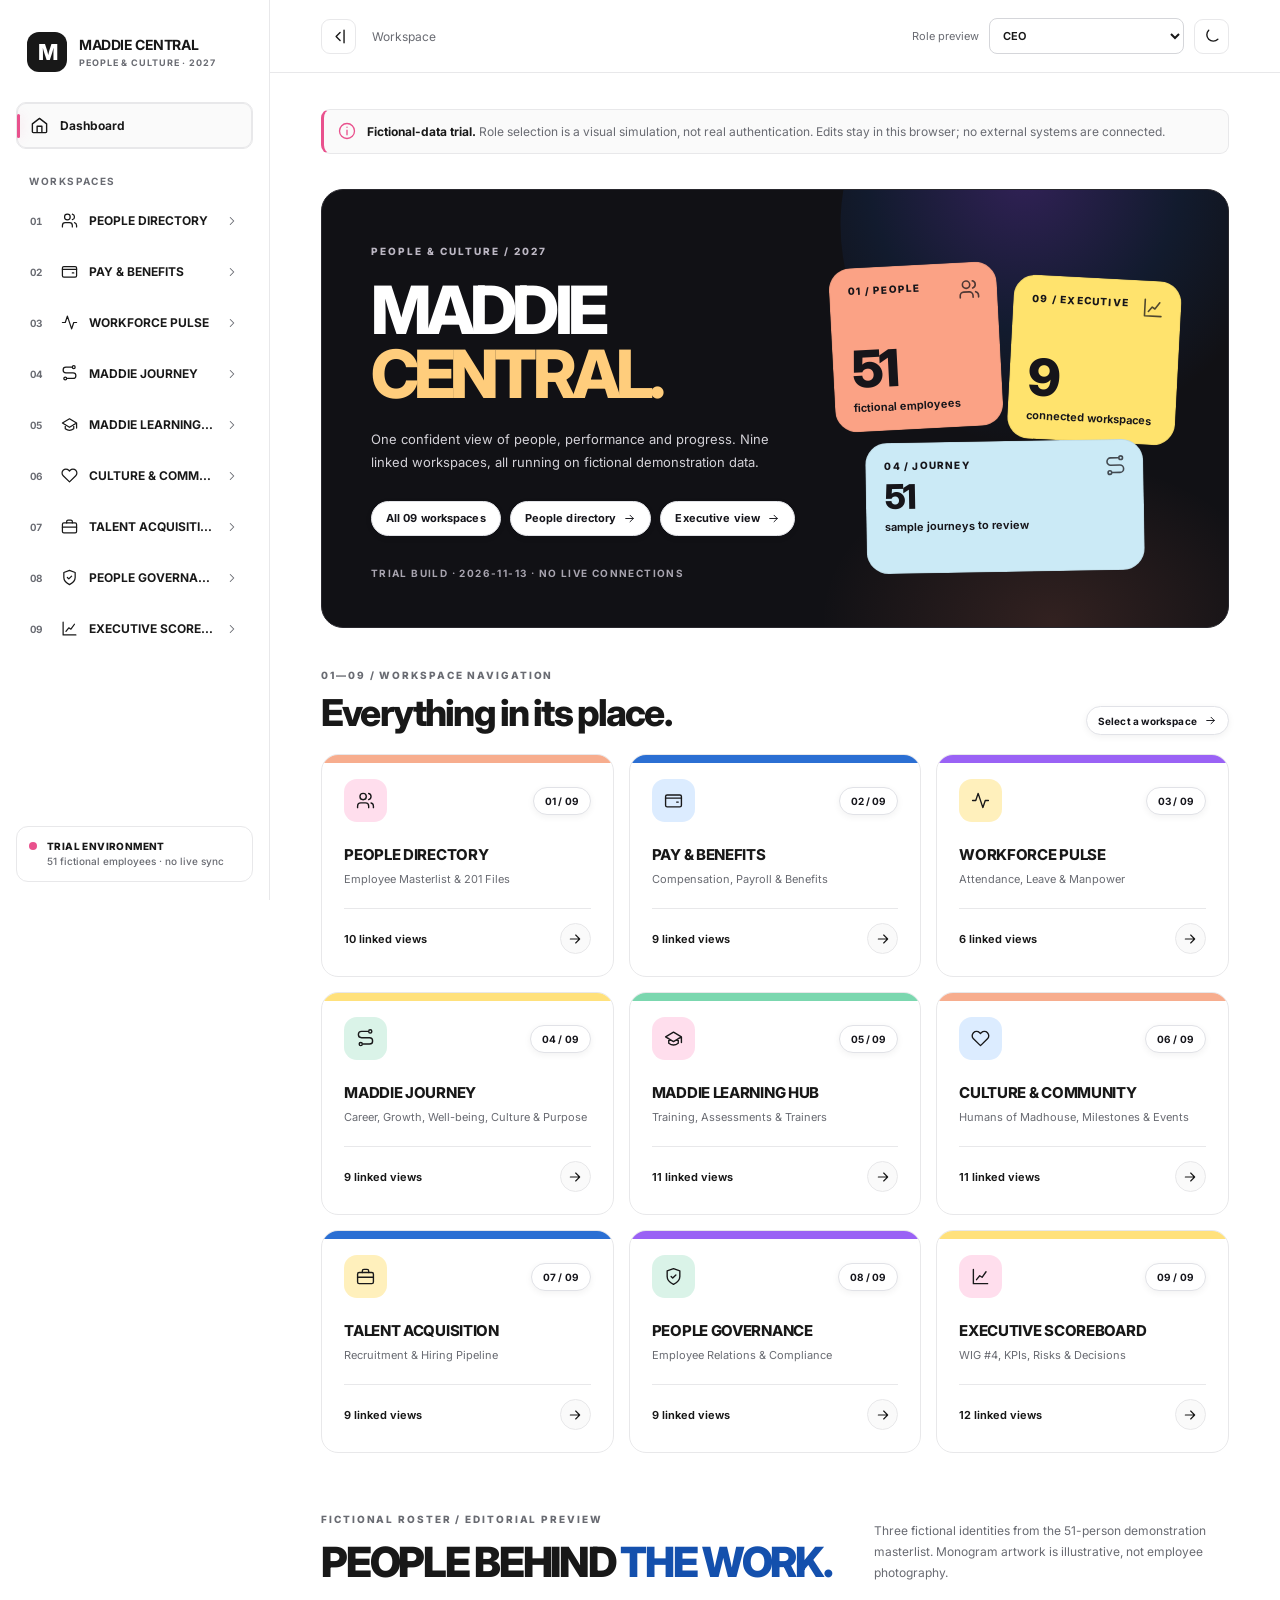
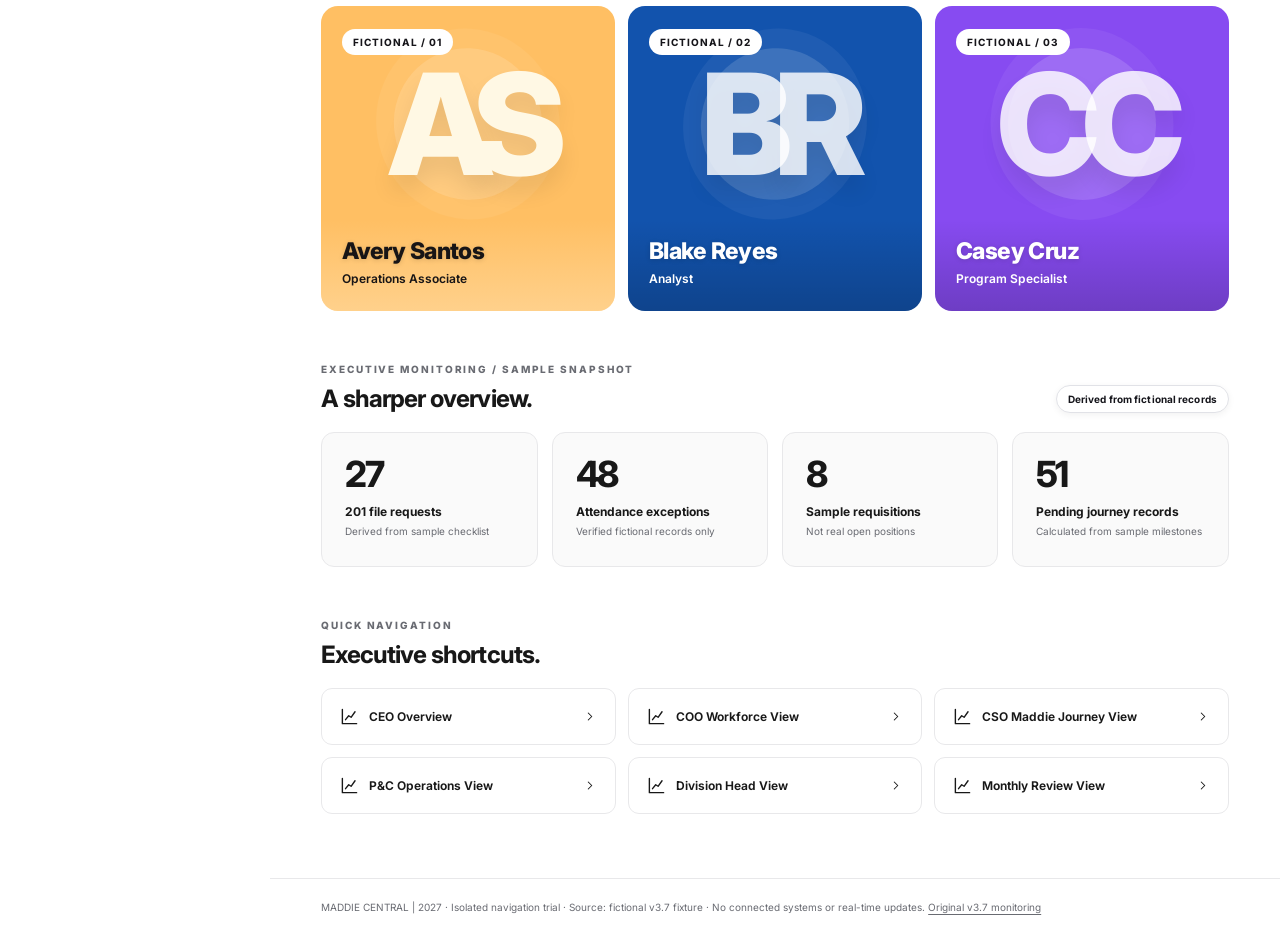
==== commit 47f6d5e2: "feat(trial): load keyboard-safe motion assets without external animation dependencies" ====
--- a/index.html
+++ b/index.html
@@ -13,6 +13,7 @@
   <link rel="stylesheet" href="./central/styles.css">
   <link rel="stylesheet" href="./central/summary.css">
   <link rel="stylesheet" href="./central/editorial.css">
+  <link rel="stylesheet" href="./central/kinetic.css">
 </head>
 <body>
   <button class="skip-link" type="button" id="skip-content">Skip to main content</button>
@@ -24,5 +25,6 @@
   <script src="./central/model.js" defer></script>
   <script src="./central/summary.js" defer></script>
   <script src="./central/app.js" defer></script>
+  <script src="./central/motion.js" defer></script>
 </body>
 </html>
--- a/central/kinetic.css
+++ b/central/kinetic.css
@@ -0,0 +1,272 @@
+/* MADDIE CENTRAL 2027 — executive interaction layer
+   Trial only. Motion is progressive enhancement: all content works without JS/animation. */
+:root {
+  --mc-motion-fast: 170ms;
+  --mc-motion-medium: 360ms;
+  --mc-motion-slow: 520ms;
+  --mc-motion-ease: cubic-bezier(.22, 1, .36, 1);
+  --mc-motion-smooth: cubic-bezier(.2,.75,.15,1);
+  --mc-nav-outline: rgba(255,255,255,.16);
+}
+html, body { max-width:100%; overflow-x:clip; }
+#app { max-width:100%; min-width:0; overflow-x:clip; }
+.shell {
+  max-width:100%; min-width:0;
+  transition:grid-template-columns var(--mc-motion-medium) var(--mc-motion-ease);
+}
+.sidebar {
+  box-sizing:border-box;
+  min-width:0; max-width:100%; overflow-x:hidden; overflow-y:auto;
+  overscroll-behavior:contain;
+  scrollbar-color:var(--line-strong) transparent; scrollbar-width:thin;
+  transition:transform var(--mc-motion-medium) var(--mc-motion-ease),
+    box-shadow var(--mc-motion-medium) var(--mc-motion-ease);
+}
+.sidebar .brand,.sidebar .nav-list,.sidebar .nav-home,.sidebar .nav-link,.sidebar .side-bottom,
+.sidebar .nav-context{min-width:0;max-width:100%;box-sizing:border-box;}
+.sidebar .brand-copy {min-width:0;flex:1;overflow:hidden;}
+.sidebar .brand-copy strong,.sidebar .brand-copy small{
+  overflow:hidden;max-width:100%;text-overflow:ellipsis;white-space:nowrap;
+}
+.nav-list{width:100%;overflow-x:hidden;gap:4px}
+.nav-link,.nav-home{position:relative;min-width:0;max-width:100%;overflow:hidden;isolation:isolate}
+.nav-link .nav-num{flex:none;width:20px}
+.nav-link .nav-text{min-width:0;overflow:hidden;text-overflow:ellipsis;white-space:nowrap}
+.nav-link .nav-chevron{flex:none;margin-left:auto}
+.nav-link::after,.nav-home::after{
+  content:"";position:absolute;inset:4px;border-radius:8px;pointer-events:none;
+  background:linear-gradient(110deg,transparent,rgba(221,170,255,.09),transparent);
+  opacity:0;transform:translateX(-60%);transition:opacity var(--mc-motion-fast) ease,transform var(--mc-motion-medium) var(--mc-motion-ease);
+}
+.nav-link:hover::after,.nav-home:hover::after{opacity:1;transform:translateX(0)}
+.nav-link.selected,.nav-home.selected{box-shadow:inset 0 0 0 1px var(--line);}
+.nav-link.selected::before,.nav-home.selected::before{
+  left:0;top:calc(50% - 12px);height:24px;width:3px;
+  box-shadow:0 0 12px rgba(233,81,141,.22);
+  transition:transform var(--mc-motion-fast) ease;
+}
+.nav-link:hover .nav-chevron{transform:translateX(3px)}
+.nav-link .nav-chevron{transition:transform var(--mc-motion-fast) var(--mc-motion-ease)}
+.sidebar-collapsed .sidebar .nav-link.selected::before,
+.sidebar-collapsed .sidebar .nav-home.selected::before{left:1px}
+/* Selected workspace only: optional disclosure of its most useful subsections. */
+.nav-context {
+  margin:15px 4px 8px;
+  border:1px solid var(--line);border-radius:13px;background:var(--surface-alt);
+  overflow:hidden;
+}
+.nav-context>summary{
+  min-height:43px;cursor:pointer;display:flex;align-items:center;gap:9px;
+  list-style:none;padding:11px 12px;font-size:10px;letter-spacing:.065em;
+  color:var(--text);font-weight:750;user-select:none;
+}
+.nav-context>summary::-webkit-details-marker{display:none}
+.nav-context>summary .icon{width:15px;height:15px;margin-left:auto;transition:transform var(--mc-motion-fast) ease}
+.nav-context[open]>summary .icon{transform:rotate(90deg)}
+.nav-context-body{display:grid;gap:4px;padding:3px 9px 11px;animation:mc-accordion-in var(--mc-motion-medium) var(--mc-motion-ease) both}
+.nav-context-body a{
+  display:flex;align-items:center;justify-content:space-between;gap:8px;
+  min-height:33px;padding:7px 9px;border-radius:8px;
+  color:var(--muted);font-size:10px;font-weight:625;line-height:1.45;
+  transition:color var(--mc-motion-fast),background var(--mc-motion-fast),transform var(--mc-motion-fast);
+}
+.nav-context-body a:hover,.nav-context-body a:focus-visible{
+  color:var(--text);background:var(--surface);transform:translateX(2px)
+}
+.nav-context-body a .icon{width:13px;height:13px;flex:none}
+.sidebar-collapsed .nav-context{display:none;}
+/* Navigation affordances always show on narrow devices; never produce horizontal overflow. */
+.mobile-menu,.desktop-collapse,.icon-button{
+  transition:background var(--mc-motion-fast),border-color var(--mc-motion-fast),
+    transform var(--mc-motion-fast) var(--mc-motion-ease);
+}
+.desktop-collapse:hover,.mobile-menu:hover,.icon-button:hover{
+  background:var(--surface-alt);transform:translateY(-1px);
+}
+.topbar{
+  position:sticky;top:0;z-index:18;
+  background:var(--surface);
+  -webkit-backdrop-filter:blur(14px);backdrop-filter:blur(14px);
+}
+.breadcrumbs{flex:1;min-width:0;}
+.content-area{min-width:0;overflow:clip;}
+/* Executive page switches. No hidden content until the browser actually animates. */
+@keyframes mc-page-enter{
+  from{opacity:0;transform:translate3d(0,17px,0);filter:blur(2px)}
+  to{opacity:1;transform:translate3d(0,0,0);filter:blur(0)}
+}
+@keyframes mc-page-exit{
+  from{opacity:1;transform:translate3d(0,0,0)}
+  to{opacity:0;transform:translate3d(-14px,0,0)}
+}
+@keyframes mc-reveal-up{
+  from{opacity:0;transform:translate3d(0,22px,0)}
+  to{opacity:1;transform:translate3d(0,0,0)}
+}
+@keyframes mc-accordion-in{
+  from{opacity:.3;transform:translateY(-9px)}
+  to{opacity:1;transform:translateY(0)}
+}
+@keyframes mc-bar-grow{
+  from{transform:scaleX(.03)}
+  to{transform:scaleX(1)}
+}
+@keyframes mc-chip-slide{
+  from{opacity:.1;transform:translateX(-12px)}
+  to{opacity:1;transform:translateX(0)}
+}
+@keyframes mc-focus-sheen{
+  from{background-position:130% 0}
+  to{background-position:-110% 0}
+}
+.mc-page-in{animation:mc-page-enter var(--mc-motion-medium) var(--mc-motion-ease) both;}
+.mc-page-out{animation:mc-page-exit 150ms ease both;pointer-events:none}
+@supports(view-transition-name:mc-stage){
+  #main-content{view-transition-name:mc-stage;}
+  ::view-transition-old(mc-stage){animation:mc-page-exit 190ms ease both}
+  ::view-transition-new(mc-stage){animation:mc-page-enter var(--mc-motion-medium) var(--mc-motion-ease) both}
+}
+.mc-section-tabs{
+  position:sticky;top:72px;z-index:12;display:flex;gap:6px;flex-wrap:wrap;
+  padding:9px;background:var(--surface);border:1px solid var(--line);
+  border-radius:15px;box-shadow:0 9px 28px rgba(15,15,20,.05);margin:17px 0 22px;
+}
+.mc-section-tabs button{
+  flex:1;display:inline-flex;align-items:center;justify-content:center;gap:8px;
+  padding:10px 15px;min-height:39px;border-radius:10px;border:1px solid transparent;
+  background:transparent;color:var(--muted);font-size:11px;font-weight:750;
+  transition:background var(--mc-motion-medium) var(--mc-motion-ease),
+    color var(--mc-motion-fast),box-shadow var(--mc-motion-fast),transform var(--mc-motion-fast);
+}
+.mc-section-tabs button:hover{background:var(--surface-alt);color:var(--text)}
+.mc-section-tabs button[aria-selected="true"]{
+  background:var(--text);color:var(--bg);
+  box-shadow:0 8px 21px rgba(15,15,20,.16);
+}
+.mc-section-tabs button[aria-selected="true"] .icon{color:inherit}
+.mc-section-tabs .icon{width:14px;height:14px}
+.mc-section-tabs button:active{transform:scale(.975)}
+/* Progressive disclosure reduces long-page fatigue. All sections remain in DOM and navigable. */
+.mc-focus-overview #mc-activity,.mc-focus-overview #mc-links,.mc-focus-overview #subcategory-directory{display:none;}
+.mc-focus-priorities #mc-metrics,.mc-focus-priorities #mc-activity,
+.mc-focus-priorities #mc-links,.mc-focus-priorities #subcategory-directory{display:none;}
+.mc-focus-updates #mc-metrics,.mc-focus-updates #mc-insights,
+.mc-focus-updates #mc-links,.mc-focus-updates #subcategory-directory{display:none;}
+.mc-focus-explore #mc-metrics,.mc-focus-explore #mc-insights,.mc-focus-explore #mc-activity{display:none;}
+/* When switching tabs the new panel eases into view without delaying user input. */
+.mc-category-view #mc-metrics,.mc-category-view #mc-insights,
+.mc-category-view #mc-activity,.mc-category-view #mc-links,
+.mc-category-view #subcategory-directory{scroll-margin-top:160px;}
+.mc-view-flash{animation:mc-reveal-up 310ms var(--mc-motion-ease) both;}
+/* More dimensional executive cards but not busy or oversaturated. */
+.mc-metric-card,.category-card,.mc-editorial-category,.mc-profile-card{
+  transform-style:preserve-3d;will-change:auto;
+  transition:transform var(--mc-motion-medium) var(--mc-motion-ease),
+    box-shadow var(--mc-motion-medium) var(--mc-motion-ease),
+    border-color var(--mc-motion-fast);
+}
+.mc-metric-card:hover,.mc-editorial-category:hover{
+  transform:translateY(-5px);
+  box-shadow:0 21px 42px rgba(20,19,30,.12),0 4px 10px rgba(20,19,30,.05);
+}
+.mc-metric-card:active,.category-card:active{transform:translateY(-1px) scale(.992)}
+.mc-metric-card{position:relative;overflow:hidden;}
+.mc-metric-card:after,.mc-editorial-category:after{
+  content:"";position:absolute;inset:0;border-radius:inherit;pointer-events:none;
+  opacity:0;transition:opacity var(--mc-motion-medium);
+  background:radial-gradient(220px circle at var(--mc-pointer-x,50%) var(--mc-pointer-y,35%),rgba(255,255,255,.34),transparent 75%);
+}
+.mc-metric-card:hover:after,.mc-editorial-category:hover:after{opacity:1}
+.mc-metric-card h3,.mc-metric-card p{position:relative;z-index:1}
+.mc-metric-count{font-variant-numeric:tabular-nums;position:relative;z-index:1}
+.mc-progress-bar{
+  transform-origin:left center;animation:mc-bar-grow 850ms var(--mc-motion-ease) both;
+}
+.mc-white-chip{transition:box-shadow var(--mc-motion-fast),transform var(--mc-motion-fast)}
+a.mc-white-chip:hover{transform:translateY(-2px);box-shadow:0 7px 20px rgba(17,16,25,.09)}
+.mc-quick-chip:hover,.mc-link-tile:hover,.quick-link:hover{
+  transform:translate3d(0,-2px,0);box-shadow:0 12px 25px rgba(20,19,31,.075)
+}
+.mc-quick-chip:active,.mc-link-tile:active,.quick-link:active{transform:translateY(0)}
+.mc-link-tile .icon,.quick-link .icon:last-child{
+  transition:transform var(--mc-motion-fast) var(--mc-motion-ease)
+}
+.mc-link-tile:hover .icon,.quick-link:hover .icon:last-child{transform:translateX(4px)}
+.mc-focus-row{transition:background var(--mc-motion-fast),box-shadow var(--mc-motion-fast),transform var(--mc-motion-fast)}
+.mc-focus-row:hover{box-shadow:0 8px 22px rgba(20,19,31,.055)}
+.accordion{transition:box-shadow var(--mc-motion-fast),border-color var(--mc-motion-fast)}
+.accordion[open] .accordion-body{animation:mc-accordion-in 280ms var(--mc-motion-ease) both}
+.accordion summary .accord-icon{transition:transform 290ms var(--mc-motion-ease)}
+.mc-home-card-stack .mc-stack-card{
+  transition:transform var(--mc-motion-medium) var(--mc-motion-ease),
+    filter var(--mc-motion-fast),box-shadow var(--mc-motion-medium)
+}
+.mc-stack-card:hover{box-shadow:0 22px 42px rgba(0,0,0,.22)}
+.mc-profile-card:hover{box-shadow:0 19px 38px rgba(20,19,31,.18)}
+/* Responsive nav: slide and backdrop in/out independently, not display:none snaps. */
+@media(max-width:900px){
+  .sidebar{
+    width:min(315px,calc(100vw - 20px))!important;
+    max-width:calc(100dvw - 20px)!important;
+    height:100dvh;
+    padding-bottom:max(18px,env(safe-area-inset-bottom));
+    transform:translate3d(-104%,0,0);
+    transition:transform 390ms var(--mc-motion-ease),box-shadow 390ms;
+    border-radius:0 20px 20px 0;
+    z-index:35;
+    overscroll-behavior:contain;
+    contain:layout style;
+  }
+  .navigation-open .sidebar{transform:translate3d(0,0,0)}
+  .mobile-scrim{
+    display:block!important;
+    opacity:0;visibility:hidden;pointer-events:none;
+    background:rgba(6,6,12,.56);
+    -webkit-backdrop-filter:blur(0);backdrop-filter:blur(0);
+    transition:opacity var(--mc-motion-medium),visibility var(--mc-motion-medium),
+      backdrop-filter var(--mc-motion-medium);
+    z-index:25;
+  }
+  .navigation-open .mobile-scrim{
+    opacity:1;visibility:visible;pointer-events:auto;
+    -webkit-backdrop-filter:blur(3px);backdrop-filter:blur(3px);
+  }
+  .mc-section-tabs{top:64px}
+  .sidebar .nav-link,.sidebar .nav-home{padding-right:8px}
+  .sidebar .nav-context{margin-inline:0}
+}
+@media(max-width:600px){
+  .topbar{padding-inline:12px;gap:7px}
+  .breadcrumbs{max-width:none;min-width:0;flex:1;gap:5px}
+  .top-actions{flex:none;gap:6px}
+  .top-actions select{max-width:122px;min-width:0}
+  .mobile-menu{flex:none;width:36px;height:36px}
+  .mc-section-tabs{top:64px;gap:4px;padding:7px;flex-wrap:nowrap;overflow-x:auto;scrollbar-width:none}
+  .mc-section-tabs::-webkit-scrollbar{display:none}
+  .mc-section-tabs button{flex:1 0 auto;padding:9px 10px;min-width:0;font-size:10px}
+  .mc-editorial-hero,.mc-summary-hero{max-width:100%;overflow:hidden}
+  .mc-hero-chips{min-width:0}
+  .mc-metric-grid{min-width:0}
+}
+@media(max-width:380px){
+  .top-actions select{max-width:100px;font-size:9px}
+  .breadcrumbs{font-size:10px}
+  .mc-section-tabs button{padding:8px 9px}
+}
+@media(prefers-reduced-motion:reduce){
+  :root{--mc-motion-fast:0ms;--mc-motion-medium:0ms;--mc-motion-slow:0ms}
+  .shell,.sidebar,.mobile-scrim,.nav-link,.nav-home,.mc-section-tabs button,
+  .mc-quick-chip,.mc-link-tile,.mc-metric-card,.mc-stack-card,
+  .mc-profile-card{animation:none!important;transition:none!important;transform:none!important}
+  .mc-page-in,.mc-page-out,.mc-view-flash,.mc-progress-bar,
+  .nav-context-body,.accordion[open] .accordion-body{animation:none!important}
+  @supports(view-transition-name:mc-stage){
+    ::view-transition-old(mc-stage),::view-transition-new(mc-stage){animation:none!important}
+  }
+}
+@media(forced-colors:active){
+  .nav-link.selected,.nav-home.selected,.mc-section-tabs button[aria-selected="true"]{
+    outline:2px solid Highlight;outline-offset:-2px
+  }
+  .mc-section-tabs button,.nav-context{border:1px solid CanvasText}
+}
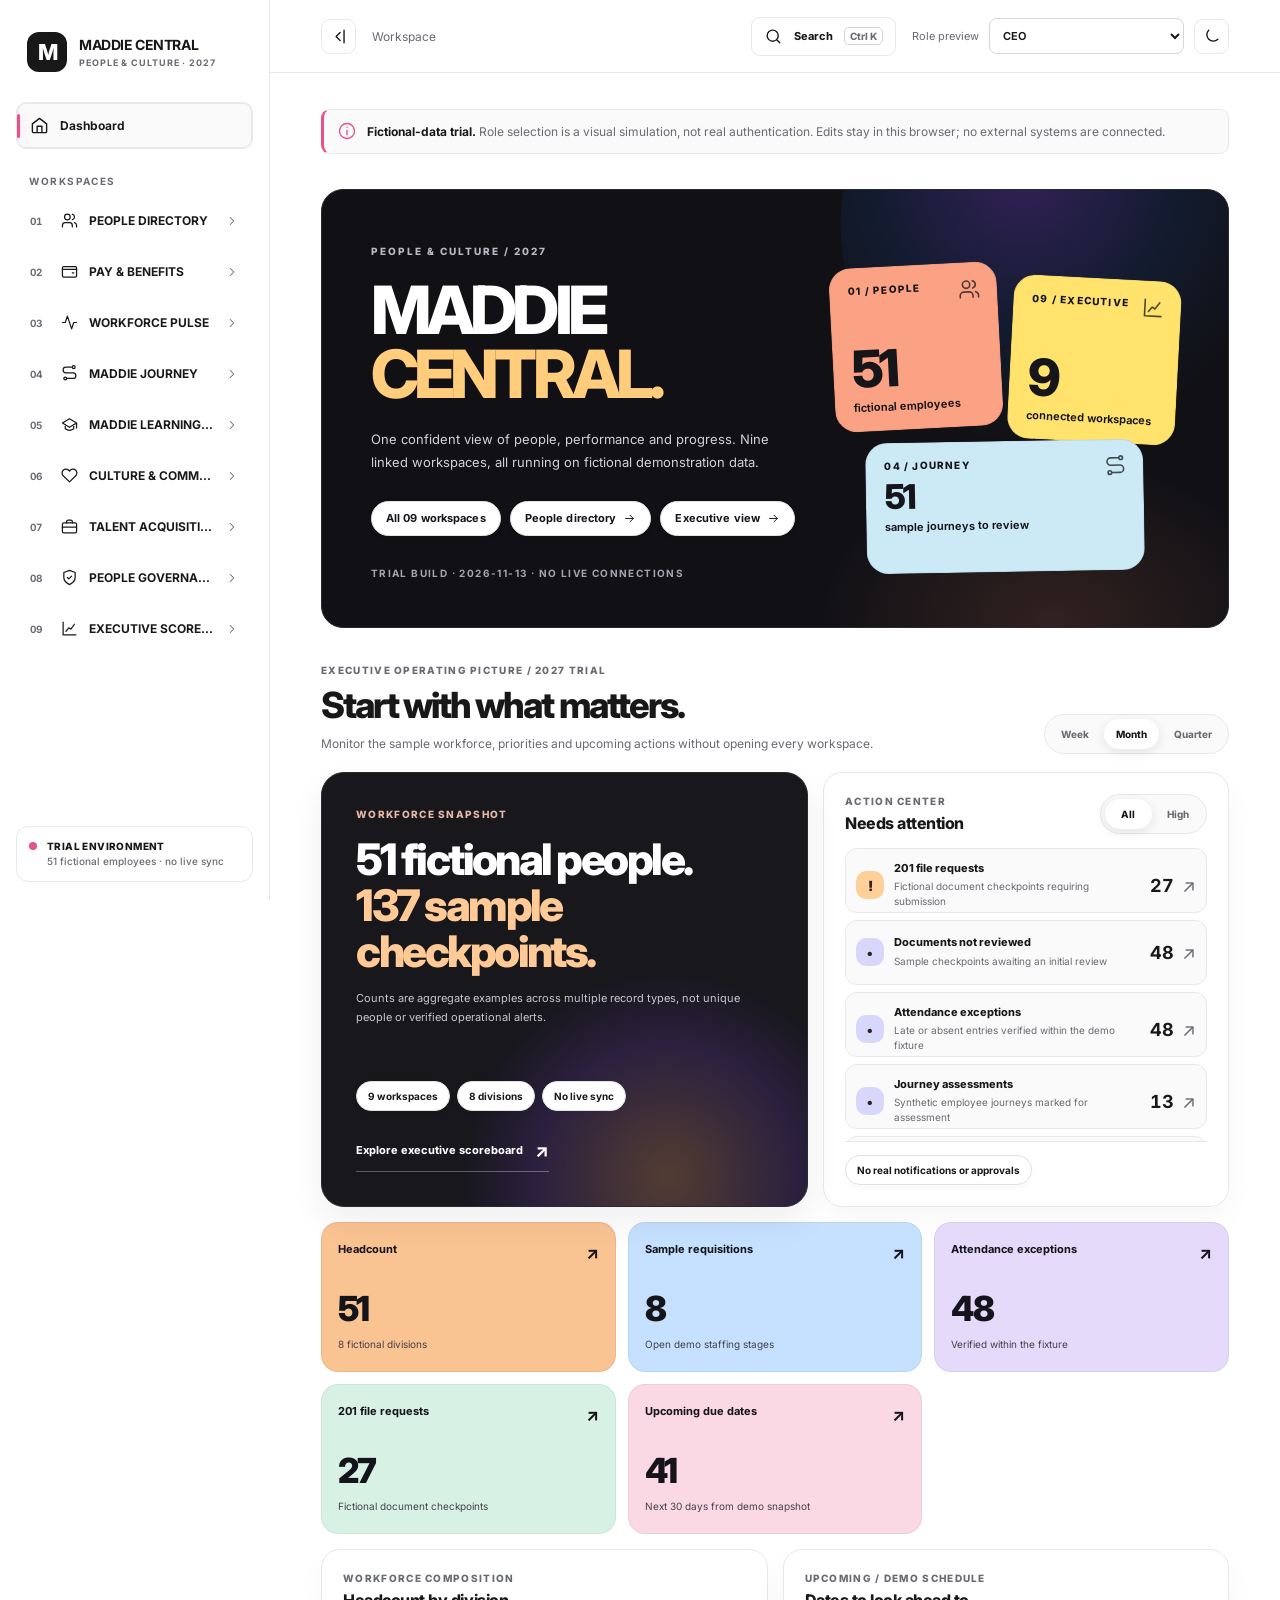
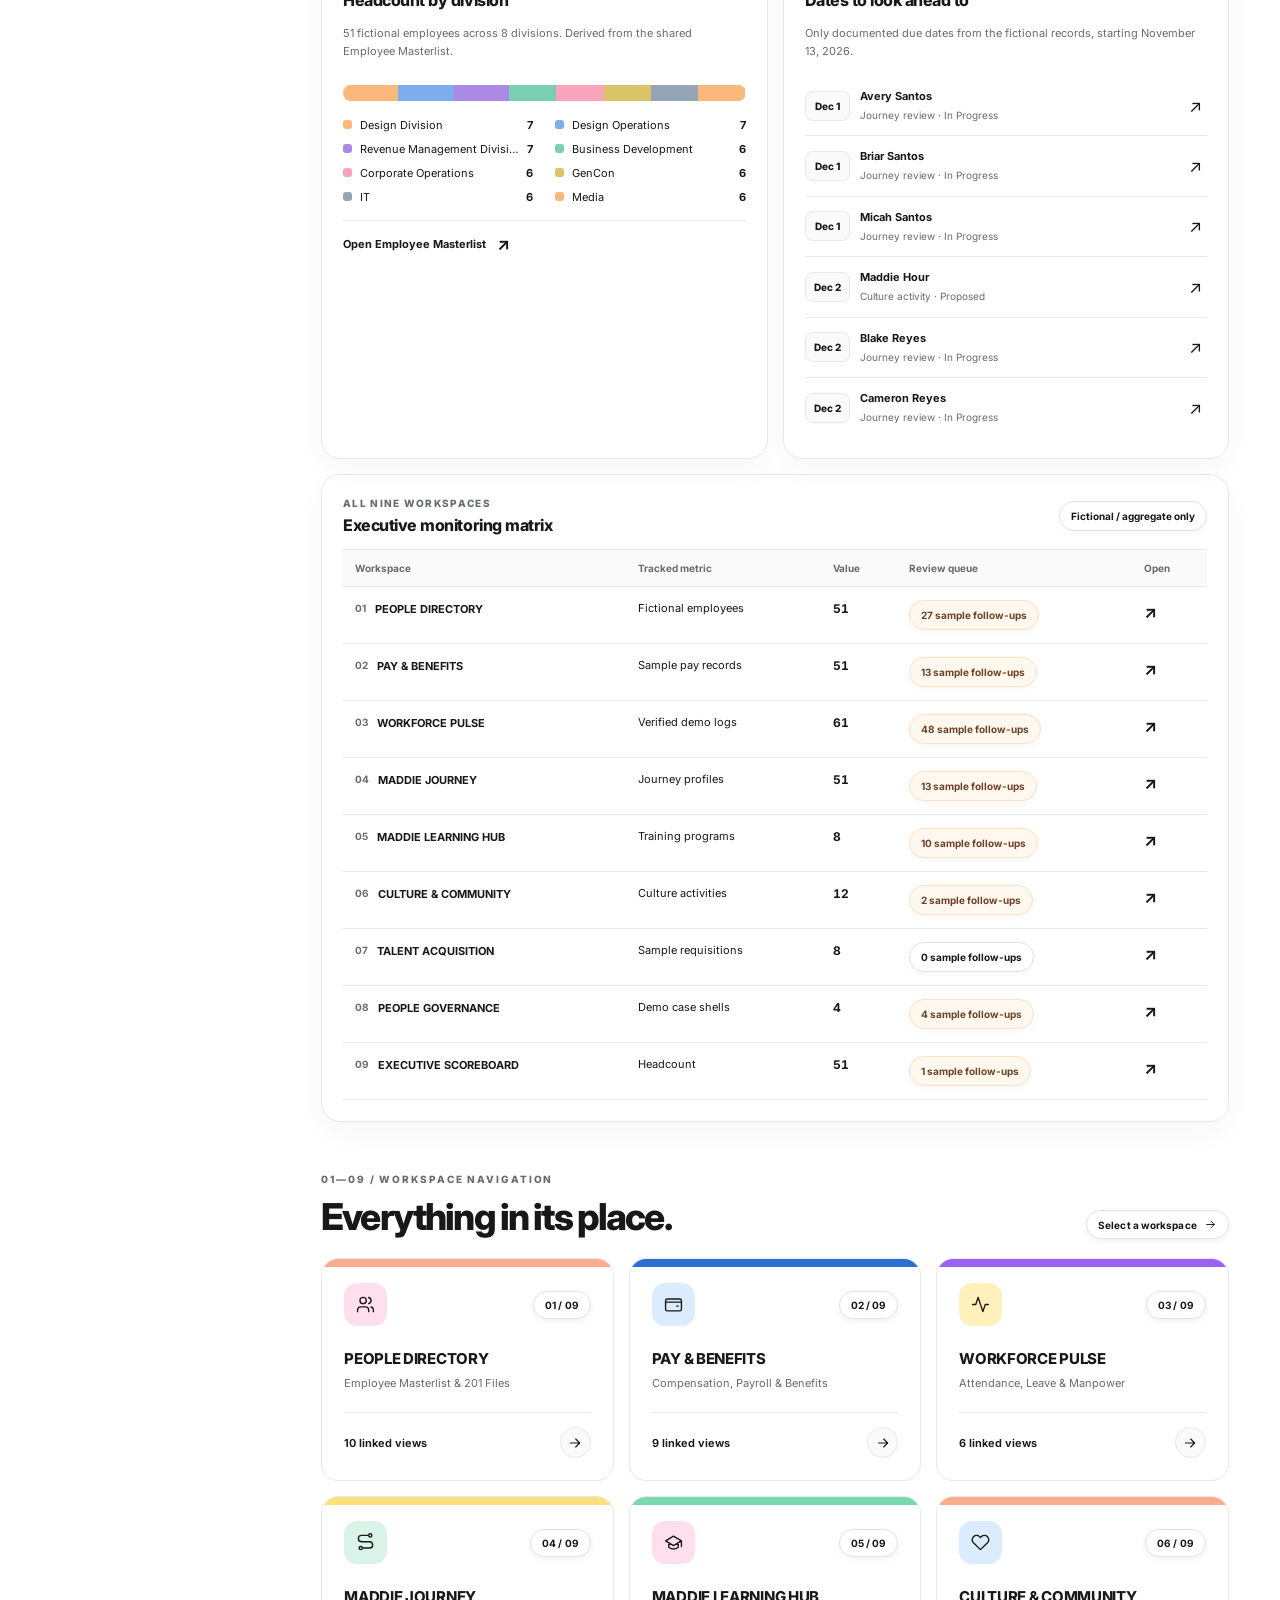
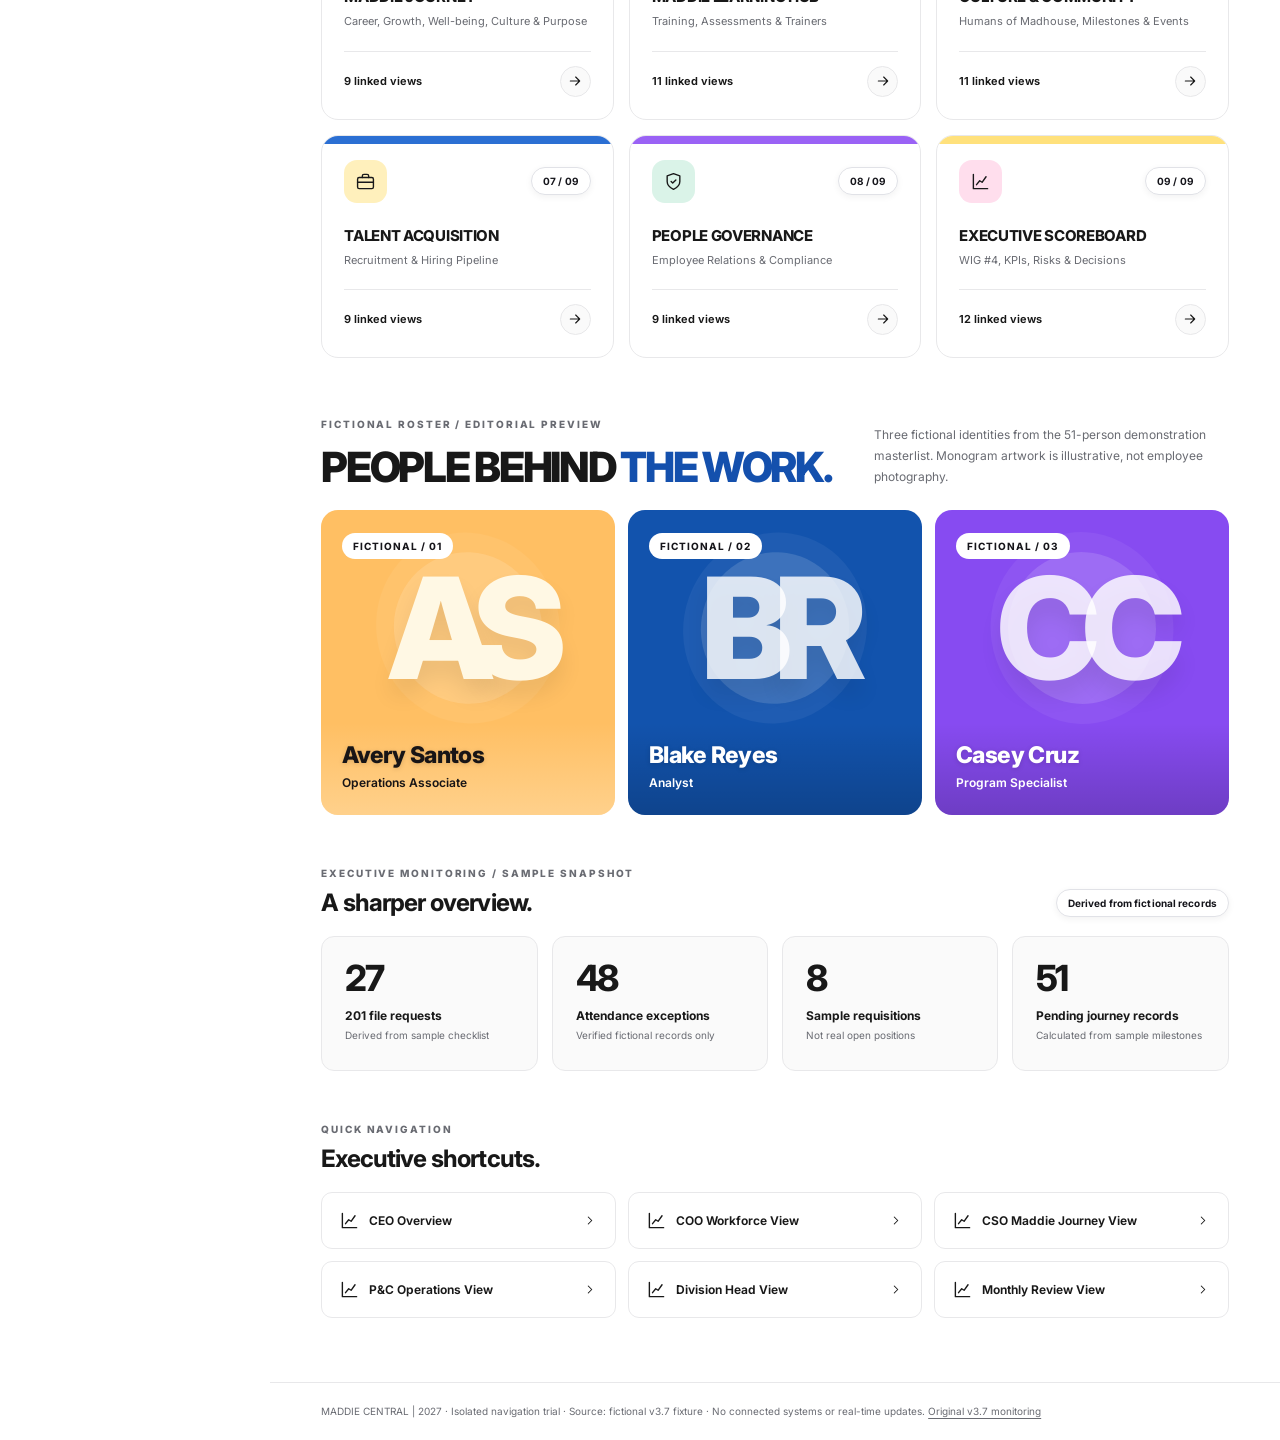
==== commit 45890190: "feat(trial): load fictional wireframe component and style layers before the existing app" ====
--- a/index.html
+++ b/index.html
@@ -14,6 +14,7 @@
   <link rel="stylesheet" href="./central/summary.css">
   <link rel="stylesheet" href="./central/editorial.css">
   <link rel="stylesheet" href="./central/kinetic.css">
+  <link rel="stylesheet" href="./central/wireframe.css">
 </head>
 <body>
   <button class="skip-link" type="button" id="skip-content">Skip to main content</button>
@@ -24,6 +25,7 @@
   <script src="./central/config.js" defer></script>
   <script src="./central/model.js" defer></script>
   <script src="./central/summary.js" defer></script>
+  <script src="./central/wireframe.js" defer></script>
   <script src="./central/app.js" defer></script>
   <script src="./central/motion.js" defer></script>
 </body>
--- a/central/kinetic.css
+++ b/central/kinetic.css
@@ -8,7 +8,8 @@
   --mc-motion-smooth: cubic-bezier(.2,.75,.15,1);
   --mc-nav-outline: rgba(255,255,255,.16);
 }
-html, body { max-width:100%; overflow-x:clip; }
+html, body { min-width:0!important; max-width:100%; overflow-x:clip; }
+/* Override the original 320px minimum: the supplied narrow screenshot is below it. */
 #app { max-width:100%; min-width:0; overflow-x:clip; }
 .shell {
   max-width:100%; min-width:0;
@@ -257,7 +258,9 @@
   :root{--mc-motion-fast:0ms;--mc-motion-medium:0ms;--mc-motion-slow:0ms}
   .shell,.sidebar,.mobile-scrim,.nav-link,.nav-home,.mc-section-tabs button,
   .mc-quick-chip,.mc-link-tile,.mc-metric-card,.mc-stack-card,
-  .mc-profile-card{animation:none!important;transition:none!important;transform:none!important}
+  .mc-profile-card{animation:none!important;transition:none!important}
+  /* Preserve the mobile drawer's closed/off-screen transform even with no motion. */
+  .mc-metric-card,.mc-stack-card,.mc-profile-card,.mc-link-tile,.mc-quick-chip{transform:none!important}
   .mc-page-in,.mc-page-out,.mc-view-flash,.mc-progress-bar,
   .nav-context-body,.accordion[open] .accordion-body{animation:none!important}
   @supports(view-transition-name:mc-stage){
--- a/central/wireframe.css
+++ b/central/wireframe.css
@@ -0,0 +1,258 @@
+/* Source-grounded Maddie Central wireframe adaptation.
+   This stylesheet is loaded only on trial; no uploaded photo/base64 or live data.
+   Visual language: dark executive hero, white information surfaces, restrained
+   warm pastel KPIs, segmented controls, clear tabular and timeline information. */
+:root{
+ --wf-orange:#f5a864;--wf-blue:#9dd1ff;--wf-violet:#cdbafa;
+ --wf-mint:#bfe9d6;--wf-pink:#ffc4d8;--wf-yellow:#f9e497;
+ --wf-slate:#c8c9d4;--wf-coral:#f8af9d;--wf-cobalt:#97bafb;
+ --wf-text:#181921;--wf-edge:#e9e9ee;
+}
+.wf-executive,.wf-category-feature{min-width:0;margin-top:35px;margin-bottom:45px}
+.wf-eyebrow{display:block;font-size:10px;letter-spacing:.13em;font-weight:800;color:var(--muted);text-transform:uppercase;line-height:1.4}
+.wf-exec-head,.wf-feature-head{
+ display:flex;align-items:end;justify-content:space-between;gap:24px;
+ margin:0 0 18px;
+}
+.wf-exec-head h2,.wf-feature-head h2{
+ font-size:clamp(23px,2.9vw,36px);letter-spacing:-.055em;
+ font-weight:800;margin:8px 0 7px;line-height:1.15;
+}
+.wf-exec-head p{max-width:565px;margin:0;color:var(--muted);font-size:12px;line-height:1.65}
+.wf-chip{
+ display:inline-flex;gap:7px;align-items:center;justify-content:center;flex:none;
+ max-width:100%;border:1px solid #e0e1e4;background:#fff;color:#19191d;
+ border-radius:100px;padding:7px 11px;font-size:10px;font-weight:700;line-height:1.4;
+ box-shadow:0 2px 8px rgba(15,15,20,.035);white-space:nowrap;
+}
+.wf-period,.wf-mini-segment{
+ display:flex;align-items:center;gap:3px;border:1px solid var(--line);
+ border-radius:100px;padding:4px;background:var(--surface-alt);flex:none;
+}
+.wf-period button,.wf-mini-segment button{
+ border:0;background:transparent;color:var(--muted);border-radius:100px;
+ min-width:47px;padding:9px 12px;font-size:10px;font-weight:750;
+ transition:background 230ms cubic-bezier(.22,1,.36,1),color 180ms,box-shadow 180ms;
+}
+.wf-period button[aria-pressed="true"],.wf-mini-segment button[aria-pressed="true"]{
+ background:#fff;color:#15151a;box-shadow:0 3px 12px rgba(20,20,30,.10);
+}
+.wf-period button:hover,.wf-mini-segment button:hover{color:var(--text)}
+.wf-top-grid{display:grid;grid-template-columns:minmax(0,1.2fr) minmax(0,1fr);gap:15px;align-items:stretch}
+.wf-brief-card{
+ position:relative;isolation:isolate;display:flex;flex-direction:column;
+ overflow:hidden;border-radius:23px;min-height:300px;background:#17171c;color:#fff;
+ padding:clamp(22px,3vw,34px);border:1px solid #292a30;
+ box-shadow:0 14px 35px rgba(16,18,27,.065);
+}
+.wf-brief-card>*:not(.wf-brief-deco){position:relative;z-index:2}
+.wf-brief-card .wf-eyebrow{color:#e7b8a5}
+.wf-brief-card h3{font-size:clamp(29px,3.4vw,49px);line-height:1.06;letter-spacing:-.058em;margin:15px 0;font-weight:830}
+.wf-brief-card h3 em{color:#ffca96;font-style:normal}
+.wf-brief-card p{color:#c8c7d1;font-size:11px;line-height:1.7;max-width:455px;margin:0 0 18px}
+.wf-brief-pills{display:flex;flex-wrap:wrap;gap:7px;margin:auto 0 19px}
+.wf-brief-link{
+ display:inline-flex;align-items:center;gap:12px;color:#fff;font-weight:750;font-size:11px;
+ width:max-content;max-width:100%;padding:10px 0;border-bottom:1px solid rgba(255,255,255,.3);
+}
+.wf-brief-link:hover{color:#ffd29e}
+.wf-brief-link span{font-size:18px}
+.wf-brief-deco{
+ position:absolute;right:-70px;bottom:-180px;width:420px;height:420px;border-radius:50%;
+ background:radial-gradient(circle at center,rgba(251,168,112,.26),rgba(130,71,210,.19) 44%,transparent 69%);
+ pointer-events:none;
+}
+.wf-panel{
+ background:var(--surface);border:1px solid var(--line);border-radius:19px;
+ box-shadow:0 12px 31px rgba(16,17,26,.035);padding:21px;min-width:0;overflow:hidden;
+}
+.wf-panel-head{
+ display:flex;justify-content:space-between;align-items:center;gap:13px;margin:0 0 14px;
+}
+.wf-panel-head h3{font-size:16px;letter-spacing:-.03em;font-weight:770;margin:5px 0 0}
+.wf-panel-copy{font-size:11px;line-height:1.65;color:var(--muted);margin:5px 0 16px}
+.wf-panel-foot{margin-top:16px;border-top:1px solid var(--line);padding-top:13px;font-size:11px;font-weight:700}
+.wf-panel-foot a{display:inline-flex;gap:11px;align-items:center}
+.wf-panel-foot a span{font-size:17px}
+.wf-attention-panel{display:flex;flex-direction:column;max-height:435px}
+.wf-attention-list{display:grid;align-content:start;gap:7px;overflow-y:auto;scrollbar-width:thin;min-height:80px}
+.wf-attention-row{
+ display:grid;grid-template-columns:29px minmax(0,1fr) auto 14px;align-items:center;gap:9px;
+ padding:12px 10px;color:var(--text);background:var(--surface-alt);
+ border:1px solid var(--line);border-radius:12px;min-height:65px;
+ transition:transform 260ms cubic-bezier(.22,1,.36,1),border-color 180ms,background 180ms;
+}
+.wf-attention-row:hover{transform:translateX(3px);border-color:var(--line-strong);color:var(--text)}
+.wf-attention-symbol{width:28px;height:28px;border-radius:10px;background:#ffcf9a;color:#34221e;display:grid;place-items:center;font-size:14px;font-weight:900}
+.wf-attention-symbol.wf-medium{background:#d7d6fb}
+.wf-attention-row strong{display:block;font-size:11px;font-weight:760;line-height:1.45}
+.wf-attention-row small{display:block;font-size:10px;color:var(--muted);line-height:1.5;margin-top:3px}
+.wf-attention-row>b{font-size:18px;letter-spacing:-.04em;font-variant-numeric:tabular-nums}
+.wf-attention-row>span:last-child{font-size:18px;color:var(--muted)}
+.wf-attention-panel .wf-panel-foot{margin-top:auto}
+.wf-kpi-grid{
+ display:grid;grid-template-columns:repeat(5,minmax(0,1fr));gap:12px;margin:15px 0;
+}
+.wf-kpi{
+ min-width:0;border-radius:17px;padding:19px 16px;min-height:150px;
+ color:#16141b;display:flex;flex-direction:column;gap:8px;
+ transition:transform 310ms cubic-bezier(.22,1,.36,1),box-shadow 280ms;
+ border:1px solid rgba(11,11,21,.055);
+}
+.wf-kpi:hover{color:#16141b;transform:translateY(-4px);box-shadow:0 16px 30px rgba(19,20,30,.105)}
+.wf-kpi-top{font-size:11px;font-weight:720;display:flex;justify-content:space-between;align-items:start;gap:6px;line-height:1.4}
+.wf-kpi-arrow{font-size:17px}
+.wf-kpi strong{font-size:clamp(28px,2.7vw,39px);font-weight:850;letter-spacing:-.065em;line-height:1.15;margin-top:auto}
+.wf-kpi small{font-size:10px;line-height:1.5;color:#44414a}
+.wf-tone-orange{background:#fac392}.wf-tone-blue{background:#c5e1ff}.wf-tone-violet{background:#e5dafa}
+.wf-tone-mint{background:#d8f1e5}.wf-tone-pink{background:#fad9e5}.wf-tone-yellow{background:#f9eaa8}
+.wf-dual-panels{display:grid;grid-template-columns:1fr 1fr;gap:15px;margin:0 0 15px}
+.wf-stack{display:flex;width:100%;height:16px;overflow:hidden;border-radius:100px;background:var(--line);margin:25px 0 17px}
+.wf-stack-segment{min-width:2px;transition:filter 250ms,transform 250ms}
+.wf-stack-segment:hover{filter:brightness(1.10);transform:scaleY(1.13)}
+.wf-stack-0{background:#fbb87b}.wf-stack-1{background:#7dacef}.wf-stack-2{background:#aa8ae5}
+.wf-stack-3{background:#7cceb0}.wf-stack-4{background:#f7a4bc}.wf-stack-5{background:#dbc468}.wf-stack-6{background:#96a4b8}
+.wf-dept-grid{display:grid;grid-template-columns:1fr 1fr;gap:10px 22px}
+.wf-dept-row{display:flex;align-items:center;gap:8px;font-size:11px;color:var(--text);min-width:0}
+.wf-dept-row span{flex:1;min-width:0;overflow:hidden;text-overflow:ellipsis;white-space:nowrap}
+.wf-dept-row b{font-size:11px}
+.wf-swatch{display:inline-block;flex:none;width:9px;height:9px;border-radius:3px}
+.wf-timeline{list-style:none;margin:0;padding:0;display:grid;gap:0}
+.wf-timeline li{display:grid;grid-template-columns:45px minmax(0,1fr) 18px;align-items:center;gap:10px;padding:13px 0;border-bottom:1px solid var(--line)}
+.wf-timeline li:last-child{border:0}
+.wf-date{border:1px solid var(--line);background:var(--surface-alt);padding:8px 3px;text-align:center;border-radius:8px;font-weight:790;font-size:10px}
+.wf-timeline strong{display:block;font-size:11px;line-height:1.45}
+.wf-timeline small{display:block;color:var(--muted);font-size:10px;margin-top:3px;line-height:1.45}
+.wf-timeline a{font-size:17px;color:var(--text)}
+.wf-workspace-table{margin-bottom:10px}
+.wf-table-scroll{overflow-x:auto;max-width:100%;scrollbar-width:thin;outline-offset:-4px}
+.wf-table-scroll table{width:100%;min-width:720px;border-collapse:collapse}
+.wf-table-scroll th{font-size:10px;padding:12px;text-transform:none}
+.wf-table-scroll td{font-size:11px;padding:13px 12px}
+.wf-table-scroll td a{display:inline-flex;align-items:center;gap:9px;font-weight:700}
+.wf-table-num{font-size:10px;color:var(--muted)}
+.wf-table-scroll td>b{font-size:12px;font-variant-numeric:tabular-nums}
+.wf-table-scroll td:last-child>a{font-size:17px}
+.wf-chip.wf-attention{background:#fff8ee;border-color:#fae2c2;color:#6e4228}
+.wf-empty{font-size:11px;color:var(--muted);background:var(--surface-alt);border-radius:10px;padding:18px;line-height:1.6}
+.wf-category-feature{margin-top:23px;margin-bottom:4px}
+.wf-feature-head h2{font-size:clamp(20px,2.5vw,27px);margin:8px 0 0}
+.wf-category-feature .wf-panel{margin:0 0 15px}
+.wf-board-grid{display:grid;grid-template-columns:repeat(4,minmax(0,1fr));gap:11px;align-items:start;overflow-x:auto}
+.wf-board-column{background:var(--surface-alt);border:1px solid var(--line);border-radius:12px;min-width:0;padding:10px}
+.wf-board-column>header{display:flex;justify-content:space-between;align-items:center;gap:5px;min-height:40px;padding:4px}
+.wf-board-column>header>span{font-size:10px;font-weight:750}
+.wf-board-items{display:grid;gap:7px;margin-top:9px}
+.wf-board-item{display:block;background:var(--surface);border:1px solid var(--line);padding:11px;border-radius:9px;transition:transform 250ms,box-shadow 250ms}
+.wf-board-item:hover{transform:translateY(-2px);box-shadow:0 8px 15px rgba(12,14,20,.08);color:var(--text)}
+.wf-board-item strong{display:block;font-size:11px;line-height:1.4}
+.wf-board-item small{display:block;font-size:10px;color:var(--muted);margin-top:5px;line-height:1.4}
+.wf-board-empty{text-align:center;font-size:10px;padding:20px 8px;color:var(--muted)}
+.wf-benefit-steps{display:grid;grid-template-columns:repeat(3,minmax(0,1fr));gap:12px;margin:15px 0}
+.wf-benefit-step{display:flex;flex-direction:column;gap:10px;min-height:135px;padding:15px;border-radius:14px;background:#e7dafa;color:#201920}
+.wf-benefit-step.wf-step-1{background:#d7eafe}.wf-benefit-step.wf-step-2{background:#d6f2df}
+.wf-benefit-step span{font-size:11px;font-weight:750}.wf-benefit-step b{font-size:38px;line-height:1;font-variant-numeric:tabular-nums}
+.wf-benefit-step small{font-size:10px}
+.wf-heat-grid{display:grid;grid-template-columns:repeat(7,minmax(0,1fr));align-items:end;gap:13px;padding:15px 0}
+.wf-heat-cell{display:grid;justify-items:center;gap:8px;min-width:0}
+.wf-heat-cell strong{font-size:10px}.wf-heat-cell small{font-size:11px;color:var(--muted)}
+.wf-heat-bar{width:100%;max-width:43px;min-height:10px;background:#dee3ea;border-radius:9px;transition:height 350ms cubic-bezier(.22,1,.36,1)}
+.wf-heat-1{background:#b9d5ff}.wf-heat-2{background:#d5b7ee}.wf-heat-3{background:#fac1a7}.wf-heat-4{background:#f48c72}
+.wf-courses .wf-course-row{display:grid;grid-template-columns:56px minmax(0,1fr) 24px;align-items:center;gap:15px;padding:13px 0;border-bottom:1px solid var(--line)}
+.wf-course-row:last-of-type{border:none}
+.wf-course-ring{display:grid;place-items:center;height:53px;width:53px;flex:none;border-radius:50%;background:conic-gradient(#8cc9ff var(--completion),var(--line) 0)}
+.wf-course-ring:before{content:"";position:absolute;width:39px;height:39px;border-radius:50%;background:var(--surface)}
+.wf-course-ring span{position:relative;z-index:1;font-size:11px;font-weight:800}
+.wf-course-row strong{font-size:11px}.wf-course-row small{display:block;font-size:10px;color:var(--muted);line-height:1.5;margin-top:4px}
+.wf-course-row a{font-size:17px;color:var(--text)}
+.wf-calendar-top{display:flex;align-items:center;justify-content:space-between;gap:12px;margin-bottom:15px}
+.wf-calendar-top strong{font-size:13px}
+.wf-calendar{display:grid;grid-template-columns:repeat(7,minmax(0,1fr));gap:5px}
+.wf-calendar-dayhead{text-align:center;font-size:10px;font-weight:700;color:var(--muted);padding:7px 0}
+.wf-calendar-day{position:relative;display:grid;place-items:center;min-height:38px;border:1px solid var(--line);border-radius:8px;background:var(--surface-alt);font-size:11px;font-weight:650}
+.wf-calendar-empty{min-height:38px}
+.wf-calendar-day.wf-calendar-event{background:#ffdab0;border-color:#f4c694;color:#221915}
+.wf-calendar-day i{position:absolute;bottom:3px;width:4px;height:4px;border-radius:50%;background:#75451b}
+.wf-governance-grid{display:grid;grid-template-columns:repeat(4,minmax(0,1fr));gap:9px}
+.wf-governance-stage{display:grid;grid-template-columns:10px 1fr;gap:5px 8px;background:var(--surface-alt);border:1px solid var(--line);border-radius:10px;padding:13px;align-items:center;min-height:90px}
+.wf-governance-stage span:nth-child(2){font-size:10px;line-height:1.45}
+.wf-governance-stage strong{grid-column:2;font-size:25px;letter-spacing:-.04em}
+.wf-executive-ratios{display:grid;grid-template-columns:repeat(2,minmax(0,1fr));gap:19px}
+.wf-ratio>div:first-child{display:flex;justify-content:space-between;align-items:center;gap:12px}
+.wf-ratio>div:first-child span{font-size:11px;font-weight:750}
+.wf-ratio>div:first-child strong{font-size:23px;font-variant-numeric:tabular-nums}
+.wf-ratio-track{height:11px;border-radius:99px;overflow:hidden;background:var(--surface-alt);border:1px solid var(--line);margin:8px 0}
+.wf-ratio-bar{display:block;height:100%;transition:width 400ms ease}
+.wf-ratio small{font-size:10px;color:var(--muted)}
+.wf-command-open{display:inline-flex;align-items:center;justify-content:center;gap:11px;flex:none;border:1px solid var(--line);background:var(--surface);color:var(--text);padding:9px 12px;min-height:35px;border-radius:9px;font-size:11px;font-weight:750;transition:background 180ms,transform 180ms}
+.wf-command-open:hover{background:var(--surface-alt);transform:translateY(-1px)}
+.wf-keycap{font-size:10px;border:1px solid var(--line-strong);border-radius:5px;padding:2px 5px;color:var(--muted)}
+.wf-command{
+ border:1px solid var(--line);border-radius:18px;background:var(--surface);color:var(--text);
+ padding:20px;width:min(620px,calc(100vw - 24px));max-width:100%;max-height:min(80dvh,640px);
+ box-shadow:0 30px 100px rgba(0,0,0,.25);
+}
+.wf-command::backdrop{background:rgba(5,6,10,.62);backdrop-filter:blur(4px)}
+.wf-command-head{display:flex;align-items:start;justify-content:space-between;gap:15px;margin:0 0 16px}
+.wf-command-head h2{font-size:21px;letter-spacing:-.04em;margin:6px 0 0}
+.wf-command-close{border:1px solid var(--line);background:var(--surface-alt);color:var(--text);border-radius:9px;font-size:20px;min-width:34px;min-height:34px}
+.wf-command-field{display:flex;align-items:center;gap:8px;border:1px solid var(--line-strong);border-radius:12px;padding:0 12px;min-height:48px}
+.wf-command-field>span{font-size:25px;color:var(--muted)}
+.wf-command-field input{border:none;background:transparent;color:var(--text);outline:none;width:100%;min-height:47px;font-size:13px}
+#mc-command-results{max-height:310px;overflow-y:auto;margin:12px 0}
+.wf-command-result{display:flex;align-items:center;justify-content:space-between;gap:14px;padding:10px 12px;border-radius:10px;color:var(--text);border:1px solid transparent}
+.wf-command-result:hover,.wf-command-result:focus-visible{background:var(--surface-alt);border-color:var(--line);color:var(--text)}
+.wf-command-result b{display:block;font-size:12px}.wf-command-result small{display:block;color:var(--muted);margin-top:3px;font-size:10px}
+.wf-command-result>span:last-child{font-size:18px}
+.wf-command-foot{border-top:1px solid var(--line);padding-top:12px;color:var(--muted);font-size:10px}
+@media(max-width:1380px){
+ .wf-kpi-grid{grid-template-columns:repeat(3,minmax(0,1fr))}
+ .wf-governance-grid{grid-template-columns:repeat(4,minmax(0,1fr))}
+}
+@media(max-width:1080px){
+ .wf-top-grid{grid-template-columns:1fr}
+ .wf-attention-panel{max-height:none}
+ .wf-kpi-grid{grid-template-columns:repeat(3,minmax(0,1fr))}
+ .wf-board-grid{grid-template-columns:repeat(2,minmax(0,1fr))}
+ .wf-command-open .wf-keycap{display:none}
+}
+@media(max-width:760px){
+ .wf-dual-panels{grid-template-columns:1fr}
+ .wf-kpi-grid{grid-template-columns:repeat(2,minmax(0,1fr))}
+ .wf-executive-ratios{grid-template-columns:1fr}
+ .wf-governance-grid{grid-template-columns:repeat(2,minmax(0,1fr))}
+ .wf-benefit-steps{grid-template-columns:1fr}
+ .wf-command-open{width:35px;padding:0;font-size:0}
+ .wf-command-open svg{width:17px;height:17px}
+}
+@media(max-width:600px){
+ .wf-executive{margin-top:22px}
+ .wf-exec-head,.wf-feature-head{display:block}
+ .wf-exec-head .wf-period{margin-top:14px;width:max-content}
+ .wf-feature-head .wf-chip{margin-top:12px}
+ .wf-brief-card{min-height:280px}
+ .wf-board-grid{grid-template-columns:repeat(2,minmax(185px,1fr));overflow-x:auto}
+ .wf-panel{padding:17px}
+ .wf-heat-grid{gap:5px}
+ .wf-attention-row{grid-template-columns:28px minmax(0,1fr) auto}
+ .wf-attention-row>span:last-child{display:none}
+}
+@media(max-width:370px){
+ .wf-kpi-grid{grid-template-columns:1fr}
+ .wf-kpi{min-height:123px}
+ .wf-dept-grid{grid-template-columns:1fr}
+ .wf-heat-cell strong{font-size:9px}
+ .wf-calendar-day{min-height:28px}
+ .wf-calendar-empty{min-height:28px}
+}
+@media(prefers-reduced-motion:reduce){
+ .wf-kpi,.wf-attention-row,.wf-board-item,.wf-period button,.wf-mini-segment button,
+ .wf-command-open,.wf-command-result{transition:none!important;animation:none!important}
+ .wf-kpi:hover,.wf-attention-row:hover,.wf-board-item:hover{transform:none!important}
+}
+@media(forced-colors:active){
+ .wf-brief-card,.wf-panel,.wf-kpi,.wf-attention-row,.wf-command,.wf-calendar-day,.wf-chip{
+  border:1px solid CanvasText
+ }
+ .wf-period button[aria-pressed="true"],.wf-mini-segment button[aria-pressed="true"]{outline:2px solid Highlight}
+}
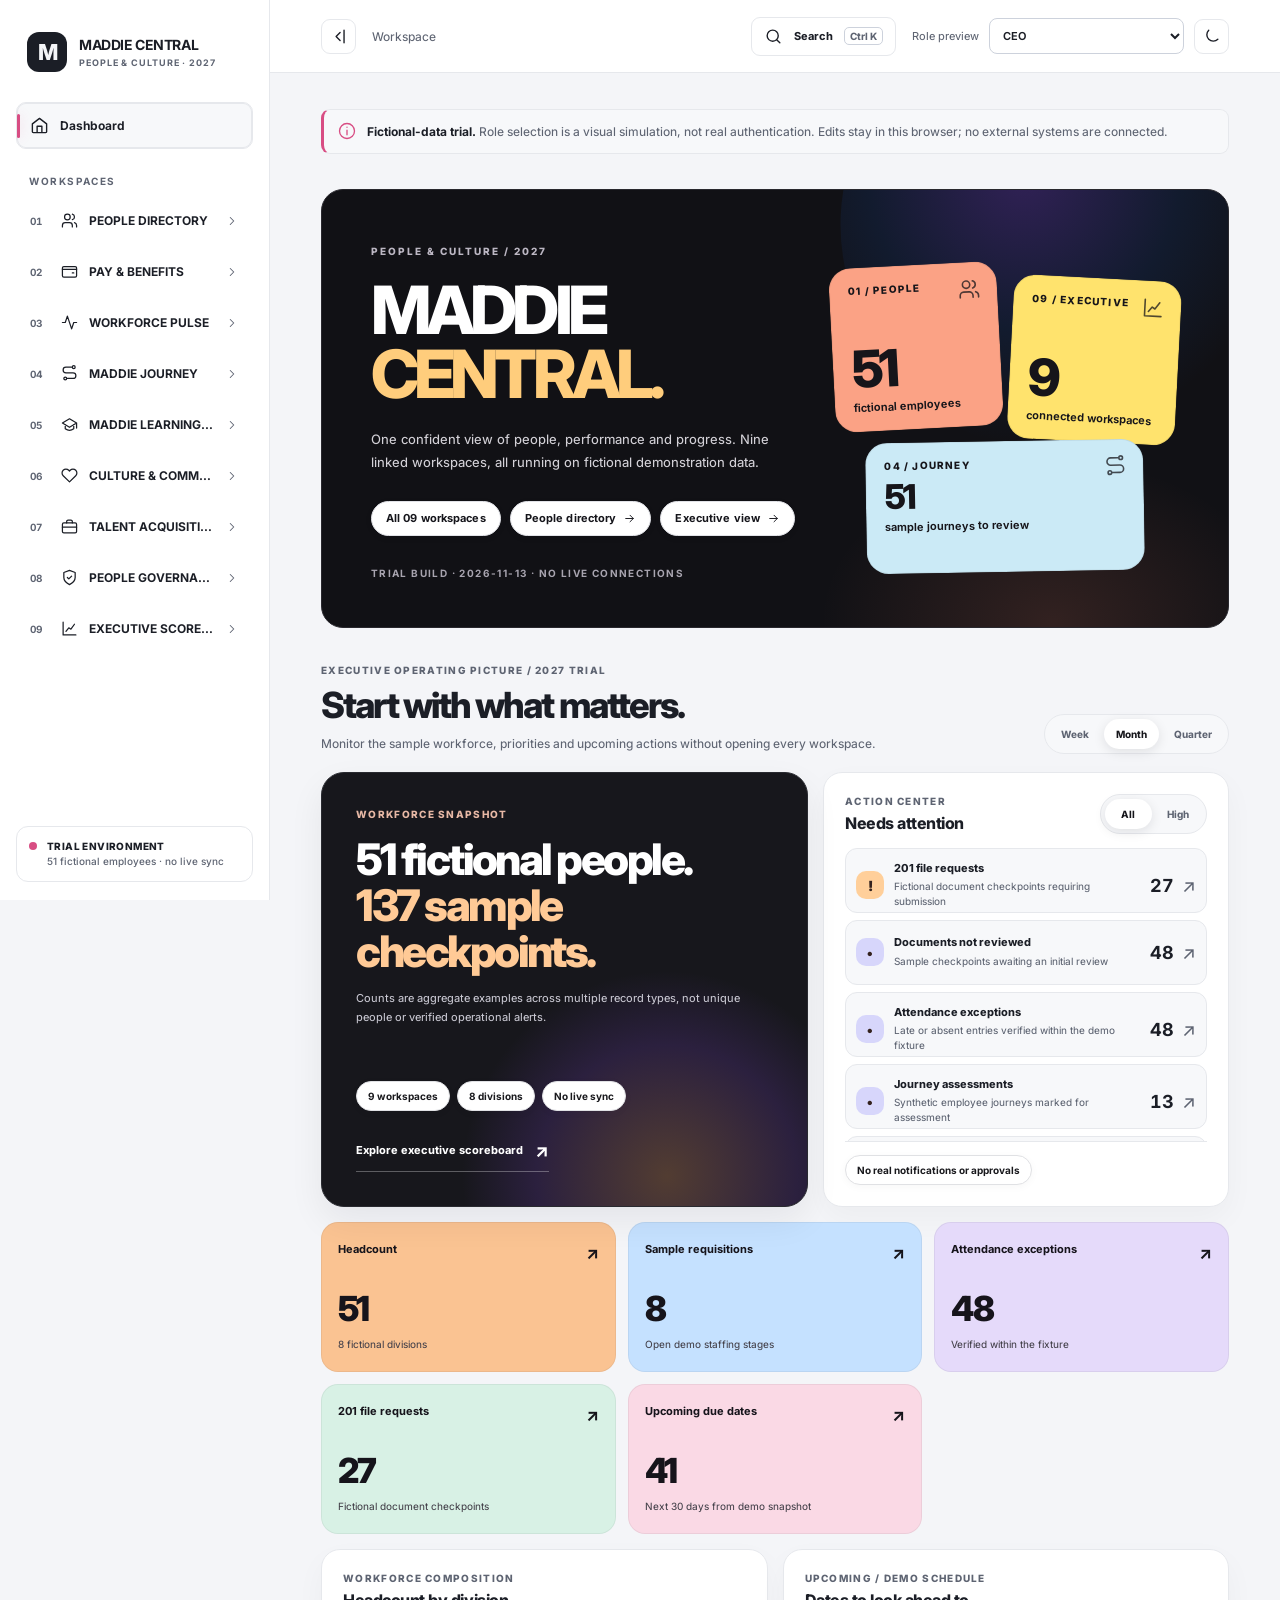
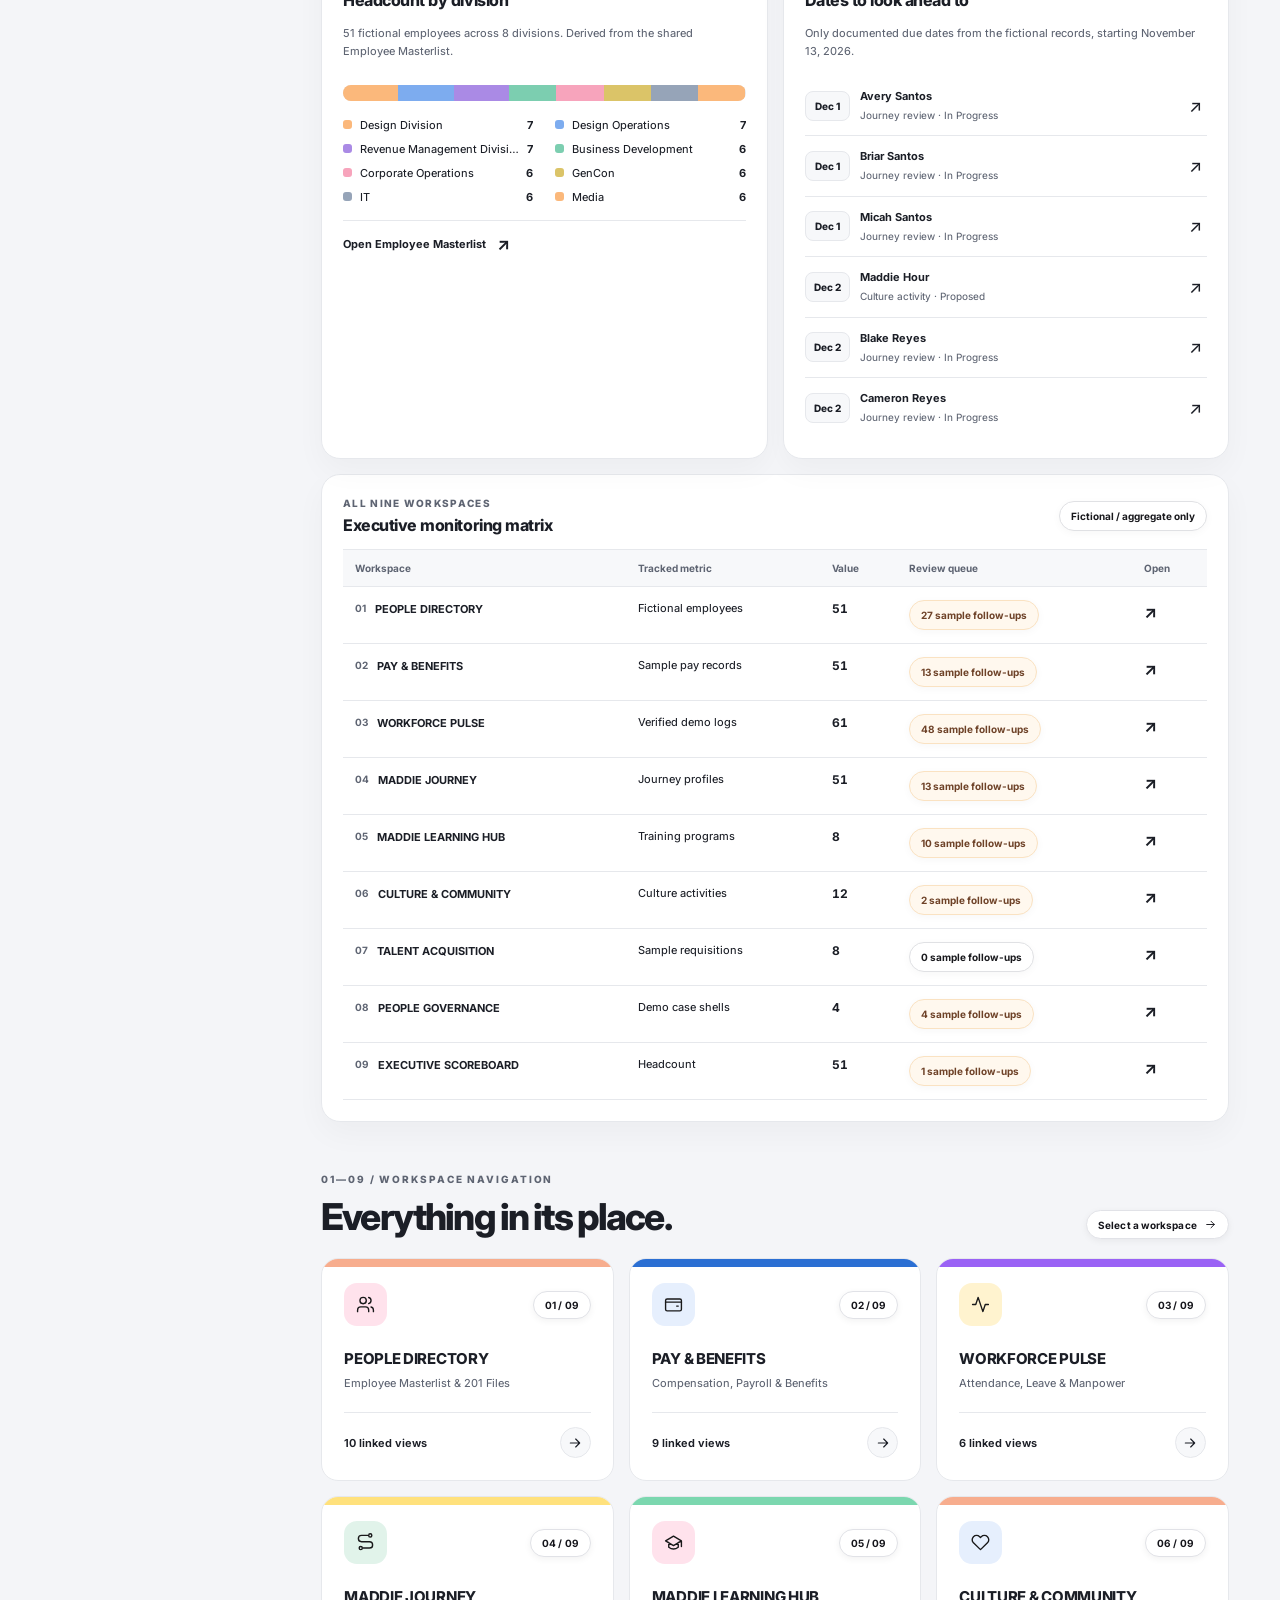
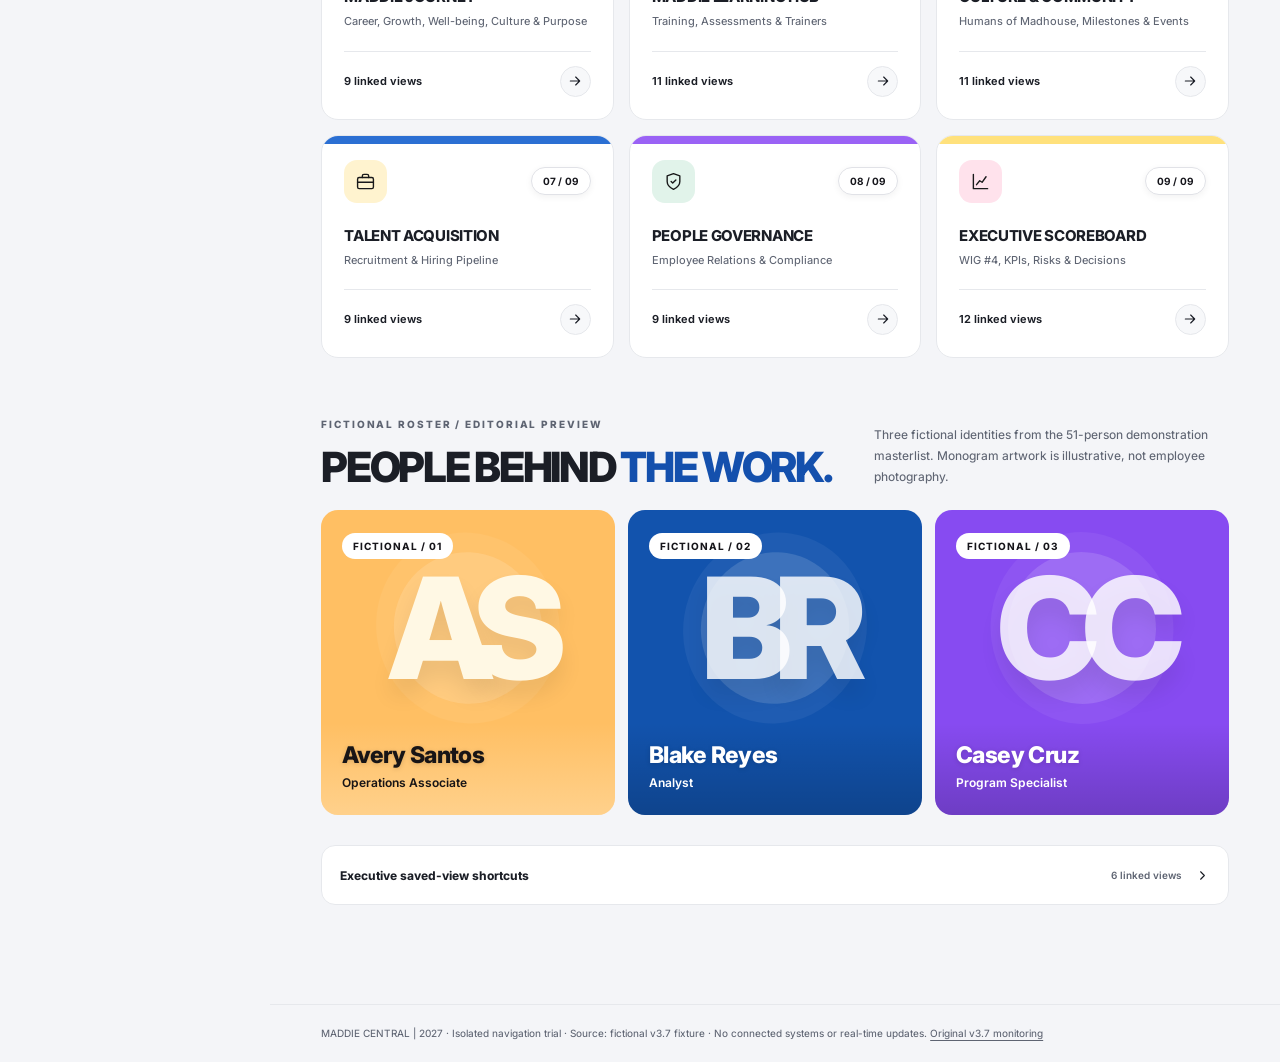
==== commit 9ea0634a: "feat(trial): load standalone native-style UI refinement without modifying route scripts" ====
--- a/index.html
+++ b/index.html
@@ -15,6 +15,7 @@
   <link rel="stylesheet" href="./central/editorial.css">
   <link rel="stylesheet" href="./central/kinetic.css">
   <link rel="stylesheet" href="./central/wireframe.css">
+  <link rel="stylesheet" href="./central/macos.css">
 </head>
 <body>
   <button class="skip-link" type="button" id="skip-content">Skip to main content</button>
@@ -26,6 +27,7 @@
   <script src="./central/model.js" defer></script>
   <script src="./central/summary.js" defer></script>
   <script src="./central/wireframe.js" defer></script>
+  <script src="./central/macos.js" defer></script>
   <script src="./central/app.js" defer></script>
   <script src="./central/motion.js" defer></script>
 </body>
--- a/central/wireframe.css
+++ b/central/wireframe.css
@@ -256,3 +256,13 @@
  }
  .wf-period button[aria-pressed="true"],.wf-mini-segment button[aria-pressed="true"]{outline:2px solid Highlight}
 }
+
+/* Saved-view shortcuts remain available without repeating executive KPI blocks. */
+.wf-extras{margin:25px 0 35px;border:1px solid var(--line);border-radius:14px;background:var(--surface);overflow:hidden}
+.wf-extras>summary{display:flex;align-items:center;gap:13px;cursor:pointer;min-height:58px;padding:15px 18px;list-style:none;font-weight:750;font-size:12px}
+.wf-extras>summary::-webkit-details-marker{display:none}
+.wf-extras>summary>span{color:var(--muted);font-size:10px;font-weight:600;margin-left:auto}
+.wf-extras>summary>.icon{width:15px;height:15px;transition:transform 180ms ease}
+.wf-extras[open]>summary>.icon{transform:rotate(90deg)}
+.wf-extras>.quick-grid{padding:0 17px 18px}
+@media(prefers-reduced-motion:reduce){.wf-extras>summary>.icon{transition:none}}
--- a/central/macos.css
+++ b/central/macos.css
@@ -0,0 +1,468 @@
+/* MADDIE CENTRAL 2027 — macOS-inspired final wireframe, trial only.
+   Original design rather than copying Apple UI or assets.
+   Navigation markup, routes and labels are intentionally untouched. */
+:root{
+  --bg:#f4f5f8;
+  --surface:#ffffff;
+  --surface-alt:#f7f8fa;
+  --text:#1b1e26;
+  --muted:#5e6472;
+  --line:#e6e8ec;
+  --line-strong:#cdd2dc;
+  --accent:#d84d83;
+  --pink:#ffe2ec;
+  --yellow:#fff3cf;
+  --blue:#e6effd;
+  --mint:#e1f3ea;
+  --shadow:0 2px 5px rgba(23,29,43,.025),0 16px 38px rgba(23,29,43,.045);
+  --mac-surface:rgba(255,255,255,.92);
+  --mac-card-shadow:0 1px 2px rgba(16,23,35,.025),0 10px 28px rgba(16,23,35,.045);
+  --mac-raise-shadow:0 8px 28px rgba(26,33,46,.10);
+  --mac-easing:cubic-bezier(.22,1,.36,1);
+  --mac-navy:#1f2a3d;
+  --mac-blue:#426fbc;
+  --mac-violet:#7465ae;
+  --mac-pink:#c95e89;
+  --mac-green:#398c72;
+}
+:root[data-theme="dark"]{
+  --bg:#11131a;
+  --surface:#1b1e27;
+  --surface-alt:#232734;
+  --text:#f0f1f5;
+  --muted:#acb2c2;
+  --line:#353a47;
+  --line-strong:#535d6d;
+  --accent:#ef8db2;
+  --pink:#543343;
+  --yellow:#5b4e2f;
+  --blue:#303d57;
+  --mint:#29483c;
+  --shadow:0 12px 38px rgba(0,0,0,.14);
+  --mac-surface:rgba(27,30,39,.93);
+  --mac-card-shadow:0 12px 28px rgba(0,0,0,.12);
+  --mac-raise-shadow:0 10px 28px rgba(0,0,0,.2);
+}
+html,body{scroll-behavior:auto;max-width:100%;overflow-x:clip}
+body{font-family:Inter,system-ui,-apple-system,BlinkMacSystemFont,"Segoe UI",sans-serif;font-weight:450}
+.mac-finalized .shell{grid-template-columns:260px minmax(0,1fr)}
+.mac-finalized.sidebar-collapsed .shell{grid-template-columns:78px minmax(0,1fr)}
+/* Finder-like frame, preserving the exact existing navigation DOM and order. */
+.mac-finalized .sidebar{
+  background:var(--surface-alt);border-right:1px solid var(--line);
+  padding:17px 12px 16px;scrollbar-color:#c7cad4 transparent;
+}
+.mac-finalized .brand{padding:9px 9px 22px}
+.mac-finalized .brand-mark{height:38px;width:38px;border-radius:11px;background:#262c39;color:white;font-size:20px}
+.mac-finalized .brand strong{font-size:12px;letter-spacing:-.025em}
+.mac-finalized .brand small{font-size:9px;letter-spacing:.045em;color:var(--muted)}
+.mac-finalized .nav-label{padding:19px 13px 9px;font-size:9px;letter-spacing:.13em}
+.mac-finalized .nav-list{gap:3px}
+.mac-finalized .nav-home,.mac-finalized .nav-link{
+  min-height:42px;padding:10px 11px;font-size:11px;border-radius:9px;
+  transition:background-color 160ms ease,color 160ms ease,border-color 160ms ease;
+}
+.mac-finalized .nav-home.selected,.mac-finalized .nav-link.selected{
+  background:var(--blue);border:1px solid color-mix(in srgb,var(--mac-blue) 20%,var(--line));
+  box-shadow:none;color:var(--text);
+}
+.mac-finalized .nav-home.selected::before,.mac-finalized .nav-link.selected::before{background:var(--mac-blue);height:20px;left:3px;top:calc(50% - 10px);box-shadow:none}
+.mac-finalized .nav-link:hover,.mac-finalized .nav-home:hover{background:var(--surface);color:var(--text)}
+.mac-finalized .side-bottom{border-color:var(--line);background:var(--surface);padding:10px;margin:8px 3px 0;font-size:9px}
+.mac-finalized .trial-dot{background:var(--mac-green)}
+.mac-finalized .nav-context{margin:11px 2px 5px;background:var(--surface);border-radius:11px}
+.mac-finalized .nav-context>summary{letter-spacing:.03em}
+.mac-finalized.sidebar-collapsed .sidebar{padding-inline:9px}
+.mac-finalized.sidebar-collapsed .brand{justify-content:center;padding:10px 0 25px}
+.mac-finalized.sidebar-collapsed .nav-link,.mac-finalized.sidebar-collapsed .nav-home{justify-content:center;min-height:47px;padding:10px 5px}
+.mac-finalized.sidebar-collapsed .nav-link.selected::before,.mac-finalized.sidebar-collapsed .nav-home.selected::before{left:3px}
+/* Frosted titlebar and compact utility controls. */
+.mac-finalized .topbar{
+  background:var(--mac-surface);min-height:67px;padding:11px clamp(18px,2.7vw,40px);
+  -webkit-backdrop-filter:blur(14px);backdrop-filter:blur(14px);
+  box-shadow:0 1px 0 rgba(14,18,29,.02);gap:10px;
+}
+.mac-finalized .breadcrumbs{font-size:11px;gap:7px}
+.mac-finalized .breadcrumbs a{color:var(--muted)}
+.mac-finalized .breadcrumbs b{font-size:11px;white-space:nowrap}
+.mac-finalized .desktop-collapse,.mac-finalized .wf-command-open,
+.mac-finalized .icon-button,.mac-finalized .mac-alert-button{
+  border:1px solid var(--line);background:var(--surface);border-radius:11px;
+  color:var(--text);height:37px;min-height:37px;box-shadow:0 1px 2px rgba(0,0,0,.018);
+}
+.mac-finalized .wf-command-open{min-width:112px;justify-content:center;gap:8px}
+.mac-finalized .wf-keycap{border-radius:5px;background:var(--surface-alt);font-size:9px}
+.mac-finalized .top-actions select{border-radius:9px;min-height:37px;font-size:10px}
+.mac-finalized .top-actions .role-label{font-size:10px}
+.mac-alert-button{
+  width:39px;display:grid;place-items:center;position:relative;flex:none;
+  padding:7px;transition:transform 150ms ease,border-color 150ms ease,background-color 150ms ease;
+}
+.mac-alert-button svg{width:19px;height:19px;display:block}
+.mac-alert-button:hover{border-color:var(--line-strong);transform:translateY(-1px);background:var(--surface-alt)}
+.mac-alert-indicator{position:absolute;right:9px;top:8px;height:6px;width:6px;border-radius:50%;background:var(--mac-pink);box-shadow:0 0 0 2px var(--surface)}
+/* Continuous app workspace, less full-width billboard, less repetition. */
+.mac-finalized #main-content{max-width:1580px;padding:20px clamp(16px,2.7vw,40px) 54px}
+.mac-finalized .notice{
+  display:flex;align-items:center;gap:8px;padding:9px 13px;margin-bottom:15px;
+  font-size:10px;line-height:1.45;color:var(--muted);background:var(--surface);
+  border:1px solid var(--line);border-left:2px solid var(--mac-blue);
+  border-radius:10px;box-shadow:0 1px 1px rgba(20,26,38,.018);
+}
+.mac-finalized .notice strong{color:var(--text)}
+.mac-finalized .notice .icon{width:15px;height:15px;color:var(--mac-blue)}
+.mac-finalized .mc-editorial-hero{
+  background:var(--surface);color:var(--text);border:1px solid var(--line);
+  box-shadow:var(--mac-card-shadow);border-radius:18px;
+  min-height:0;padding:24px 28px;
+}
+.mac-finalized .mc-editorial-hero:before{
+  width:310px;height:250px;top:-115px;right:-60px;
+  background:radial-gradient(circle,rgba(144,177,231,.12),transparent 68%)
+}
+.mac-finalized .mc-editorial-hero:after{display:none}
+.mac-finalized .mc-home-stage{grid-template-columns:minmax(0,1fr) 340px;gap:21px}
+.mac-finalized .mc-home-eyebrow{font-size:9px;color:var(--mac-blue);letter-spacing:.10em}
+.mac-finalized .mc-editorial-hero h1{
+  color:var(--text);font-size:clamp(32px,3.4vw,48px);
+  letter-spacing:-.062em;margin:8px 0 8px;
+}
+.mac-finalized .mc-editorial-hero h1 em{color:var(--mac-blue)}
+.mac-finalized .mc-home-copy>p{color:var(--muted);font-size:11px;line-height:1.58;max-width:560px}
+.mac-finalized .mc-hero-filter-chips{margin:12px 0 0;gap:6px}
+.mac-finalized .mc-hero-filter-chips .mc-white-chip{min-height:29px;padding:6px 9px;font-size:9px}
+.mac-finalized .mc-hero-context{margin-top:13px;color:var(--muted);letter-spacing:.08em;font-size:9px}
+.mac-finalized .mc-home-card-stack{align-self:center;padding:0;gap:7px;max-width:340px;grid-template-columns:repeat(3,minmax(0,1fr))}
+.mac-finalized .mc-stack-card{
+  min-height:110px;width:100%;max-width:100%;grid-column:auto;transform:none;
+  margin:0;padding:12px 11px;border-radius:13px;
+  color:#1f2733!important;box-shadow:none;
+}
+.mac-finalized .mc-stack-card:hover,.mac-finalized .mc-stack-card.mc-stack-coral:hover,
+.mac-finalized .mc-stack-card.mc-stack-yellow:hover,.mac-finalized .mc-stack-card.mc-stack-blue:hover{
+  transform:translateY(-2px);box-shadow:var(--mac-raise-shadow)
+}
+.mac-finalized .mc-stack-coral{background:#fde3dd}
+.mac-finalized .mc-stack-yellow{background:#f8ecd3}
+.mac-finalized .mc-stack-blue{background:#dfeafa}
+.mac-finalized .mc-stack-label{font-size:8px;letter-spacing:.04em}
+.mac-finalized .mc-stack-card strong{font-size:33px;line-height:1.1;margin:auto 0 4px}
+.mac-finalized .mc-stack-card small{font-size:9px;line-height:1.25;max-width:100%}
+.mac-finalized .mc-stack-card .icon{top:10px;right:9px;width:15px;height:15px}
+.mac-finalized .wf-executive{margin:18px 0 28px}
+.mac-finalized .wf-exec-head{margin:0 0 13px;gap:12px}
+.mac-finalized .wf-exec-head h2{font-size:clamp(20px,2vw,27px);letter-spacing:-.04em;margin:6px 0 5px}
+.mac-finalized .wf-exec-head p{font-size:10px;line-height:1.5}
+.mac-finalized .wf-period{padding:3px;border-color:var(--line);background:var(--surface);border-radius:10px}
+.mac-finalized .wf-period button,.mac-finalized .wf-mini-segment button{border-radius:8px;min-height:32px;padding:7px 10px}
+.mac-finalized .wf-period button[aria-pressed="true"],
+.mac-finalized .wf-mini-segment button[aria-pressed="true"]{
+  background:var(--blue);color:var(--text);box-shadow:none
+}
+.mac-finalized .wf-top-grid{grid-template-columns:minmax(0,1fr) minmax(0,1fr);gap:12px}
+.mac-finalized .wf-brief-card{
+  min-height:240px;padding:24px 26px;border-radius:17px;
+  background:#252d3c;border:1px solid #363e4a;box-shadow:var(--mac-card-shadow);
+}
+.mac-finalized .wf-brief-card h3{font-size:clamp(25px,2.8vw,37px);letter-spacing:-.05em;margin:8px 0}
+.mac-finalized .wf-brief-card h3 em{color:#f7d7bf}
+.mac-finalized .wf-brief-card p{font-size:10px;line-height:1.6;margin:0 0 11px}
+.mac-finalized .wf-brief-card .wf-eyebrow{font-size:9px}
+.mac-finalized .wf-brief-pills{margin:auto 0 10px}
+.mac-finalized .wf-brief-link{font-size:10px;padding:6px 0}
+.mac-finalized .wf-panel{border-radius:15px;box-shadow:var(--mac-card-shadow);padding:18px}
+.mac-finalized .wf-panel-head h3{font-size:14px}
+.mac-finalized .wf-attention-panel{max-height:355px}
+.mac-finalized .wf-attention-list{gap:5px}
+.mac-finalized .wf-attention-row{padding:8px 9px;min-height:53px;border-radius:10px;gap:7px}
+.mac-finalized .wf-attention-symbol{height:27px;width:27px}
+.mac-finalized .wf-attention-row strong{font-size:10px}
+.mac-finalized .wf-attention-row small{font-size:9px}
+.mac-finalized .wf-attention-row>b{font-size:16px}
+.mac-finalized .wf-chip{font-size:9px;padding:5px 9px;border-color:#e2e5eb;background:#fff;color:#191d28}
+.mac-finalized .wf-kpi-grid{grid-template-columns:repeat(5,minmax(0,1fr));gap:10px;margin:12px 0}
+.mac-finalized .wf-kpi{
+  min-height:126px;border-radius:14px;padding:14px;
+  box-shadow:0 1px 2px rgba(23,29,43,.015);
+}
+.mac-finalized .wf-kpi:hover{transform:translateY(-3px);box-shadow:var(--mac-raise-shadow)}
+.mac-finalized .wf-kpi strong{font-size:32px}
+.mac-finalized .wf-kpi-top{font-size:10px}
+.mac-finalized .wf-kpi small{font-size:9px}
+.mac-finalized .wf-tone-orange{background:#f6dfd1}
+.mac-finalized .wf-tone-blue{background:#dfeafb}
+.mac-finalized .wf-tone-violet{background:#e9e3f8}
+.mac-finalized .wf-tone-mint{background:#ddf0e8}
+.mac-finalized .wf-tone-pink{background:#f9e2ea}
+.mac-finalized .wf-dual-panels{gap:12px;margin-bottom:12px}
+.mac-finalized .wf-workspace-table{margin-bottom:12px}
+.mac-finalized .wf-table-scroll table{min-width:700px}
+.mac-finalized .wf-table-scroll thead{position:sticky;top:0;background:var(--surface);z-index:1}
+.mac-finalized .wf-table-scroll tr:hover td{background:var(--surface-alt)}
+.mac-finalized .wf-table-scroll th{color:var(--muted);font-size:9px;font-weight:750}
+.mac-finalized .wf-table-scroll td{padding-block:11px;font-size:10px}
+.mac-finalized .wf-extras{margin:15px 0 25px;background:var(--surface);border-color:var(--line)}
+.mac-finalized .wf-extras>summary{min-height:45px;font-size:11px;padding:10px 15px}
+/* Less repetitive navigation cards without changing their route labels or destinations. */
+.mac-finalized .section-head.mc-section-editorial h2{font-size:24px}
+.mac-finalized .category-grid{gap:10px}
+.mac-finalized .mc-editorial-categories .category-card{
+  border-radius:14px;min-height:170px;padding:18px;background:var(--surface);
+}
+.mac-finalized .mc-editorial-categories .category-card:before{height:4px;opacity:.57}
+.mac-finalized .mc-editorial-category .category-icon{width:37px;height:37px;border-radius:11px}
+.mac-finalized .category-card h3{font-size:13px;margin:16px 0 5px}
+.mac-finalized .category-card p{font-size:10px;line-height:1.48}
+.mac-finalized .category-card .cat-foot{margin-top:14px;padding-top:11px;font-size:10px}
+.mac-finalized .mc-people-editorial{margin-top:28px}
+.mac-finalized .mc-people-titlebar h2{font-size:clamp(20px,2vw,29px)}
+.mac-finalized .mc-profile-card{min-height:206px;border-radius:13px}
+.mac-finalized .mc-profile-art{min-height:110px}
+.mac-finalized .mc-profile-monogram{font-size:80px}
+.mac-finalized .mc-profile-caption strong{font-size:16px}
+/* Nine category dashboards keep their identities but share the same window system. */
+.mac-finalized .mc-summary-hero{
+  border-radius:16px;border:1px solid var(--line);padding:24px;
+  min-height:205px;background:var(--surface);color:var(--text);
+  box-shadow:var(--mac-card-shadow);
+}
+.mac-finalized .mc-editorial-summary:before{opacity:.16}
+.mac-finalized .mc-summary-hero h1{color:var(--text);font-size:clamp(27px,2.75vw,39px);margin:12px 0 7px}
+.mac-finalized .mc-hero-subtitle{color:var(--text);font-size:12px}
+.mac-finalized .mc-hero-description{color:var(--muted);font-size:10px;max-width:550px;margin-bottom:13px}
+.mac-finalized .mc-summary-label{color:var(--mac-blue);font-size:9px}
+.mac-finalized .mc-hero-aside{height:165px}
+.mac-finalized .mc-preview-tile{
+  width:130px;height:134px;padding:15px;border-radius:15px;box-shadow:0 8px 23px rgba(18,28,42,.09);
+  transform:rotate(-3deg);background:#e4eafe;
+}
+.mac-finalized .mc-preview-secondary{transform:rotate(4deg);background:#f7e8dc}
+.mac-finalized .mc-preview-tile b{font-size:36px}
+.mac-finalized .mc-preview-tile small{font-size:9px}
+.mac-finalized .mc-section-tabs{top:69px;box-shadow:var(--mac-card-shadow);border-radius:12px;padding:6px;background:var(--mac-surface)}
+.mac-finalized .mc-section-tabs button[aria-selected="true"]{background:var(--blue);color:var(--text);box-shadow:none}
+.mac-finalized .mc-section-tabs button{font-size:10px;border-radius:8px;min-height:39px}
+.mac-finalized .mc-dashboard-section{margin-block:25px}
+.mac-finalized .mc-section-heading h2{font-size:21px}
+.mac-finalized .mc-metric-grid{gap:10px}
+.mac-finalized .mc-metric-card{min-height:142px;border-radius:14px;padding:15px;background:var(--surface);color:var(--text);border:1px solid var(--line);box-shadow:var(--mac-card-shadow)}
+.mac-finalized .mc-metric-card .mc-metric-top{min-height:22px}
+.mac-finalized .mc-metric-icon{width:29px;height:29px;border-radius:8px;background:var(--surface-alt);color:var(--mac-blue)}
+.mac-finalized .mc-metric-count{font-size:clamp(25px,2.3vw,32px);margin-top:13px}
+.mac-finalized .mc-metric-card h3{font-size:11px}
+.mac-finalized .mc-metric-card p{color:var(--muted);font-size:9px}
+.mac-finalized .mc-tone-coral{border-top:3px solid #e9b7ac}
+.mac-finalized .mc-tone-butter{border-top:3px solid #ecdba8}
+.mac-finalized .mc-tone-lilac{border-top:3px solid #c9bfe9}
+.mac-finalized .mc-tone-mint{border-top:3px solid #b6e0ca}
+.mac-finalized .mc-tone-pink{border-top:3px solid #e9b9ce}
+.mac-finalized .mc-white-chip{color:#1c2230!important;background:#fff!important;border-color:#e0e3e9!important;box-shadow:0 1px 4px rgba(20,25,35,.018)}
+.mac-finalized .mc-panel,.mac-finalized .wf-category-feature .wf-panel,.mac-finalized .accordion{
+  border-radius:14px;box-shadow:var(--mac-card-shadow)
+}
+.mac-finalized .wf-feature-head h2{font-size:21px}
+.mac-finalized .wf-board-column{border-radius:10px}
+.mac-finalized .mc-link-tile{border-radius:10px;min-height:52px}
+.mac-finalized .mc-focus-row{border-radius:10px}
+/* Detailed monitoring: avoid crowded forms and maintain read-only data context. */
+.mac-finalized .page-heading{padding-bottom:22px}
+.mac-finalized .page-heading h1{font-size:clamp(26px,3vw,39px)}
+.mac-finalized .workspace-panel{background:var(--surface);border:1px solid var(--line);border-radius:16px;box-shadow:var(--mac-card-shadow);overflow:hidden}
+.mac-finalized .view-meta{gap:7px}
+.mac-finalized .pill{background:var(--surface);border-color:var(--line)}
+.mac-finalized .filterbar{background:var(--surface);border-bottom:1px solid var(--line)}
+.mac-finalized .filterbar input,.mac-finalized .filterbar select{min-height:38px;border-radius:9px;border-color:var(--line)}
+.mac-finalized .small-btn{min-height:36px;border-radius:9px}
+.mac-finalized .table-scroll{max-width:100%;overflow-x:auto;overscroll-behavior-x:contain}
+.mac-finalized .table-scroll table{min-width:850px}
+.mac-finalized .table-scroll th{
+  position:sticky;top:0;background:var(--surface-alt);z-index:2;
+  color:var(--muted);text-transform:none;font-size:10px;
+}
+.mac-finalized .table-scroll td{padding:13px 12px;font-size:11px;vertical-align:middle}
+.mac-finalized .table-scroll tbody tr:hover td{background:var(--surface-alt)}
+.mac-finalized .records-head{padding:14px 17px;background:var(--surface)}
+.mac-finalized .footnote{font-size:10px;color:var(--muted)}
+/* Incremental, accessible fictional-only employee quick view. */
+.mac-profile-launch{
+  display:inline-flex;align-items:center;justify-content:center;
+  border:1px solid var(--line-strong);background:var(--surface);color:var(--text);
+  border-radius:7px;font-size:10px;font-weight:700;margin:7px 0 0;
+  padding:6px 9px;min-height:31px;min-width:77px;
+  transition:background 140ms ease,transform 140ms ease;
+}
+.mac-profile-launch:hover{background:var(--blue);transform:translateY(-1px)}
+.mac-dialog{
+  width:min(600px,calc(100dvw - 26px));max-width:100%;max-height:min(82dvh,700px);
+  border-radius:18px;border:1px solid var(--line);background:var(--surface);
+  color:var(--text);box-shadow:0 28px 90px rgba(4,9,20,.25);padding:0;overflow:auto;
+}
+.mac-dialog::backdrop{background:rgba(14,20,35,.52);-webkit-backdrop-filter:blur(3px);backdrop-filter:blur(3px)}
+.mac-dialog[open]{animation:mac-dialog-show 260ms var(--mac-easing) both}
+@keyframes mac-dialog-show{from{opacity:.6;transform:translateY(9px) scale(.982)}to{opacity:1;transform:translateY(0) scale(1)}}
+.mac-dialog-top{
+  display:flex;align-items:center;justify-content:space-between;gap:16px;
+  padding:13px 19px;border-bottom:1px solid var(--line);color:var(--muted);
+  font-size:11px;font-weight:700;background:var(--surface-alt);position:sticky;top:0;z-index:2;
+}
+.mac-dialog-top button{width:31px;height:31px;background:var(--surface);border:1px solid var(--line);color:var(--text);border-radius:8px;font-size:21px}
+.mac-detail-head{display:flex;align-items:center;gap:18px;padding:25px 24px 19px}
+.mac-detail-monogram{
+  height:72px;width:72px;border-radius:18px;flex:none;display:grid;place-items:center;
+  background:var(--blue);color:var(--text);font-size:28px;font-weight:800;letter-spacing:-.065em;
+}
+.mac-eyebrow{color:var(--mac-blue);text-transform:uppercase;letter-spacing:.09em;font-size:9px;font-weight:800}
+.mac-detail-head h2{font-size:26px;letter-spacing:-.04em;margin:7px 0 5px}
+.mac-detail-head p{font-size:11px;color:var(--muted);margin:0}
+.mac-profile-data{display:grid;grid-template-columns:1fr 1fr;gap:8px;padding:0 24px 16px}
+.mac-profile-data>div{border:1px solid var(--line);border-radius:10px;background:var(--surface-alt);padding:12px}
+.mac-profile-data dt{font-size:9px;color:var(--muted);margin:0 0 6px}
+.mac-profile-data dd{font-size:11px;font-weight:720;margin:0;overflow-wrap:anywhere}
+.mac-privacy-note{font-size:10px;color:var(--muted);line-height:1.6;margin:5px 24px 20px}
+.mac-modal-heading{padding:23px 24px 10px}
+.mac-modal-heading h2{font-size:25px;letter-spacing:-.04em;margin:7px 0}
+.mac-modal-heading p{color:var(--muted);font-size:11px;line-height:1.55}
+.mac-alert-list{display:grid;gap:6px;padding:7px 24px 15px}
+.mac-alert-list>a{
+  color:var(--text);display:grid;grid-template-columns:25px minmax(0,1fr) auto 15px;align-items:center;gap:10px;
+  border:1px solid var(--line);border-radius:11px;background:var(--surface-alt);padding:13px;
+}
+.mac-alert-list>a:hover{background:var(--blue);color:var(--text)}
+.mac-alert-order{font-size:10px;color:var(--muted)}
+.mac-alert-text strong{display:block;font-size:11px}
+.mac-alert-text small{display:block;font-size:10px;color:var(--muted);line-height:1.5;margin-top:4px}
+.mac-white-chip{background:#fff;color:#181f2d;font-size:9px;font-weight:700;border:1px solid #e5e7ed;border-radius:999px;padding:6px 9px;white-space:nowrap}
+.mac-modal-actions{display:flex;align-items:center;justify-content:flex-end;gap:9px;padding:16px 24px 22px;border-top:1px solid var(--line)}
+.mac-modal-actions button,.mac-modal-actions a{border:1px solid var(--line-strong);background:var(--surface-alt);color:var(--text);min-height:36px;border-radius:9px;padding:9px 14px;font-size:11px;font-weight:700}
+.mac-modal-actions a{background:var(--blue);border-color:var(--blue)}
+/* Source-grounded comparison and trend visualization. */
+.mac-comparison,.mac-history-card{
+  padding:19px;border:1px solid var(--line);background:var(--surface);
+  border-radius:14px;box-shadow:var(--mac-card-shadow);margin-top:17px;
+}
+.mac-section-caption{display:flex;justify-content:space-between;align-items:center;gap:12px;margin-bottom:16px}
+.mac-section-caption h3{font-size:15px;letter-spacing:-.02em;margin:6px 0}
+.mac-section-caption p{font-size:10px;color:var(--muted);line-height:1.55;margin:0}
+.mac-comparison-controls{display:grid;grid-template-columns:minmax(0,1fr) 35px minmax(0,1fr);gap:10px;align-items:end;margin-bottom:15px}
+.mac-comparison-controls label{font-size:10px;color:var(--muted);font-weight:700;display:grid;gap:6px}
+.mac-comparison-controls select{padding:10px;border:1px solid var(--line);background:var(--surface);color:var(--text);border-radius:9px;min-width:0;max-width:100%;min-height:41px}
+.mac-comparison-vs{text-align:center;font-size:10px;font-weight:750;color:var(--muted);padding:15px 0}
+.mac-comparison-legend{display:grid;grid-template-columns:1fr 1fr;gap:10px;padding:9px 0 11px 38%;font-size:10px;font-weight:760;color:var(--muted)}
+.mac-comparison-table{display:grid;gap:0;border-top:1px solid var(--line)}
+.mac-compare-row{display:grid;grid-template-columns:minmax(0,1.15fr) minmax(0,1fr) minmax(0,1fr);align-items:center;gap:12px;padding:12px 0;border-bottom:1px solid var(--line)}
+.mac-compare-label{font-size:11px;font-weight:700}
+.mac-compare-label small{display:block;color:var(--muted);font-size:9px;font-weight:450;margin-top:4px}
+.mac-compare-value{display:grid;grid-template-columns:40px minmax(0,1fr);align-items:center;gap:9px}
+.mac-compare-value strong{font-size:12px;font-variant-numeric:tabular-nums}
+.mac-compare-track{height:9px;border-radius:999px;background:var(--surface-alt);border:1px solid var(--line);overflow:hidden}
+.mac-compare-track i{display:block;height:100%;border-radius:99px;transition:width 300ms var(--mac-easing)}
+.mac-compare-track .mac-compare-a{background:#84abd9}
+.mac-compare-track .mac-compare-b{background:#cfacd9}
+.mac-secondary-link{display:inline-flex;gap:8px;margin:15px 0 0;font-size:10px;font-weight:750}
+.mac-trend{height:150px;display:flex;align-items:stretch;gap:16px;padding:15px 8px 4px;border-bottom:1px solid var(--line)}
+.mac-trend-col{flex:1;display:flex;flex-direction:column;align-items:center;justify-content:end;min-width:0;gap:6px}
+.mac-trend-bar{width:100%;max-width:45px;min-height:6px;background:var(--blue);border-radius:7px 7px 3px 3px;box-shadow:inset 0 -2px rgba(24,39,67,.04)}
+.mac-trend-col strong{font-size:10px}
+.mac-trend-col small{color:var(--muted);font-size:9px}
+.mac-trend-caption,.mac-null-state{font-size:10px;color:var(--muted);line-height:1.55;margin:13px 0 0}
+/* Breakpoints: preserve sidebar layout across desktop, tablet and phone. */
+@media(max-width:1450px){
+  .mac-finalized .wf-kpi-grid{grid-template-columns:repeat(3,minmax(0,1fr))}
+  .mac-finalized .mc-home-stage{grid-template-columns:minmax(0,1fr) 270px}
+  .mac-finalized .mc-home-card-stack{grid-template-columns:repeat(3,minmax(0,1fr))}
+  .mac-finalized .mc-stack-card{min-height:108px;padding:10px 8px}
+  .mac-finalized .mc-stack-label{font-size:7px}
+  .mac-finalized .mc-stack-card strong{font-size:29px}
+}
+@media(max-width:1150px){
+  .mac-finalized .wf-top-grid{grid-template-columns:1fr}
+  .mac-finalized .wf-brief-card{min-height:220px}
+  .mac-finalized .wf-kpi-grid{grid-template-columns:repeat(3,minmax(0,1fr))}
+  .mac-finalized .mc-metric-grid{grid-template-columns:repeat(3,minmax(0,1fr))}
+  .mac-finalized .mc-home-stage{grid-template-columns:1fr}
+  .mac-finalized .mc-home-card-stack{display:none}
+}
+@media(max-width:900px){
+  .mac-finalized .shell,.mac-finalized.sidebar-collapsed .shell{display:block}
+  .mac-finalized .sidebar{
+    background:var(--surface-alt);padding:20px 12px;max-width:calc(100dvw - 16px)!important;
+  }
+  .mac-finalized .sidebar .brand{padding:9px 9px 22px;justify-content:flex-start}
+  .mac-finalized .sidebar .nav-home,.mac-finalized .sidebar .nav-link{justify-content:flex-start;padding:11px 12px}
+  .mac-finalized .mobile-close-nav{display:flex;min-height:44px}
+  .mac-finalized .topbar{gap:7px;padding:10px 16px;min-height:63px}
+  .mac-finalized .wf-command-open{min-width:38px;padding:7px}
+  .mac-finalized .wf-command-open span{display:none}
+  .mac-finalized .wf-brief-card{min-height:215px}
+  .mac-finalized .mc-metric-grid{grid-template-columns:repeat(2,minmax(0,1fr))}
+  .mac-finalized .mc-section-tabs{top:64px}
+}
+@media(max-width:700px){
+  .mac-finalized #main-content{padding:14px 14px 44px}
+  .mac-finalized .mc-editorial-hero{padding:18px;border-radius:15px}
+  .mac-finalized .mc-editorial-hero h1{font-size:31px}
+  .mac-finalized .mc-hero-filter-chips{flex-wrap:wrap}
+  .mac-finalized .wf-executive{margin-top:16px}
+  .mac-finalized .wf-exec-head h2{font-size:23px}
+  .mac-finalized .wf-brief-card{padding:21px}
+  .mac-finalized .wf-kpi-grid{grid-template-columns:repeat(2,minmax(0,1fr))}
+  .mac-finalized .wf-dual-panels{grid-template-columns:1fr}
+  .mac-finalized .category-grid{grid-template-columns:repeat(2,minmax(0,1fr))}
+  .mac-finalized .mc-summary-hero{padding:19px}
+  .mac-finalized .mc-summary-hero h1{font-size:29px}
+  .mac-finalized .mc-hero-aside{display:none}
+  .mac-finalized .mc-section-tabs{top:64px}
+  .mac-finalized .mc-section-heading{align-items:start}
+  .mac-section-caption{align-items:flex-start;flex-direction:column}
+  .mac-comparison-legend{padding-left:0;justify-items:center}
+  .mac-compare-row{grid-template-columns:1fr 1fr;gap:8px}
+  .mac-compare-label{grid-column:1/-1}
+  .mac-compare-value{grid-template-columns:34px minmax(0,1fr)}
+  .mac-dialog{max-height:85dvh}
+}
+@media(max-width:480px){
+  .mac-finalized .topbar{padding:8px 10px;gap:5px}
+  .mac-finalized .breadcrumbs{font-size:10px}
+  .mac-finalized .top-actions{gap:5px}
+  .mac-finalized .top-actions .role-label{display:none}
+  .mac-finalized .top-actions select{max-width:97px;font-size:9px}
+  .mac-finalized .wf-command-open,.mac-finalized .mac-alert-button,.mac-finalized .icon-button,.mac-finalized .mobile-menu{height:34px;min-height:34px;width:34px}
+  .mac-finalized .mc-editorial-hero h1{font-size:29px}
+  .mac-finalized .category-grid{grid-template-columns:1fr}
+  .mac-finalized .wf-kpi-grid{grid-template-columns:repeat(2,minmax(0,1fr))}
+  .mac-finalized .wf-kpi{min-height:116px;padding:13px}
+  .mac-finalized .wf-kpi strong{font-size:27px}
+  .mac-finalized .mc-metric-grid{grid-template-columns:repeat(2,minmax(0,1fr))}
+  .mac-finalized .mc-metric-card{padding:12px;min-height:145px}
+  .mac-profile-data{grid-template-columns:1fr}
+  .mac-detail-head{gap:12px;padding:18px}
+  .mac-detail-head h2{font-size:21px}
+  .mac-detail-monogram{width:58px;height:58px}
+  .mac-profile-data{padding:0 18px 12px}
+  .mac-privacy-note{margin:4px 18px 16px}
+  .mac-modal-actions{padding:12px 18px 18px;flex-wrap:wrap}
+  .mac-alert-list{padding-inline:15px}
+  .mac-alert-list>a{grid-template-columns:20px minmax(0,1fr) 14px}
+  .mac-alert-list .mac-white-chip{grid-column:2;justify-self:start}
+  .mac-alert-list>a>span:last-child{grid-column:3;grid-row:1}
+  .mac-comparison-controls{grid-template-columns:1fr;gap:6px}
+  .mac-comparison-vs{padding:2px}
+}
+@media(max-width:340px){
+  .mac-finalized .wf-kpi-grid{grid-template-columns:1fr}
+  .mac-finalized .mc-metric-grid{grid-template-columns:1fr}
+  .mac-finalized .topbar .breadcrumbs{max-width:56px}
+  .mac-finalized .top-actions select{max-width:76px}
+  .mac-finalized .mc-white-chip{white-space:normal}
+}
+@media(prefers-reduced-motion:reduce){
+  .mac-finalized .mc-stack-card,.mac-finalized .mc-metric-card,
+  .mac-profile-launch,.mac-alert-button,.mac-compare-track i,
+  .mac-finalized .wf-kpi{transition:none!important;animation:none!important;transform:none!important}
+  .mac-dialog[open]{animation:none!important}
+}
+@media(forced-colors:active){
+  .mac-finalized .wf-kpi,.mac-dialog,.mac-compare-track,.mac-profile-launch,.mac-finalized .nav-home.selected,
+  .mac-finalized .nav-link.selected,.mac-finalized .mc-metric-card{border:1px solid CanvasText}
+  .mac-finalized .mc-editorial-hero,.mac-finalized .wf-brief-card{background:Canvas;color:CanvasText}
+}
